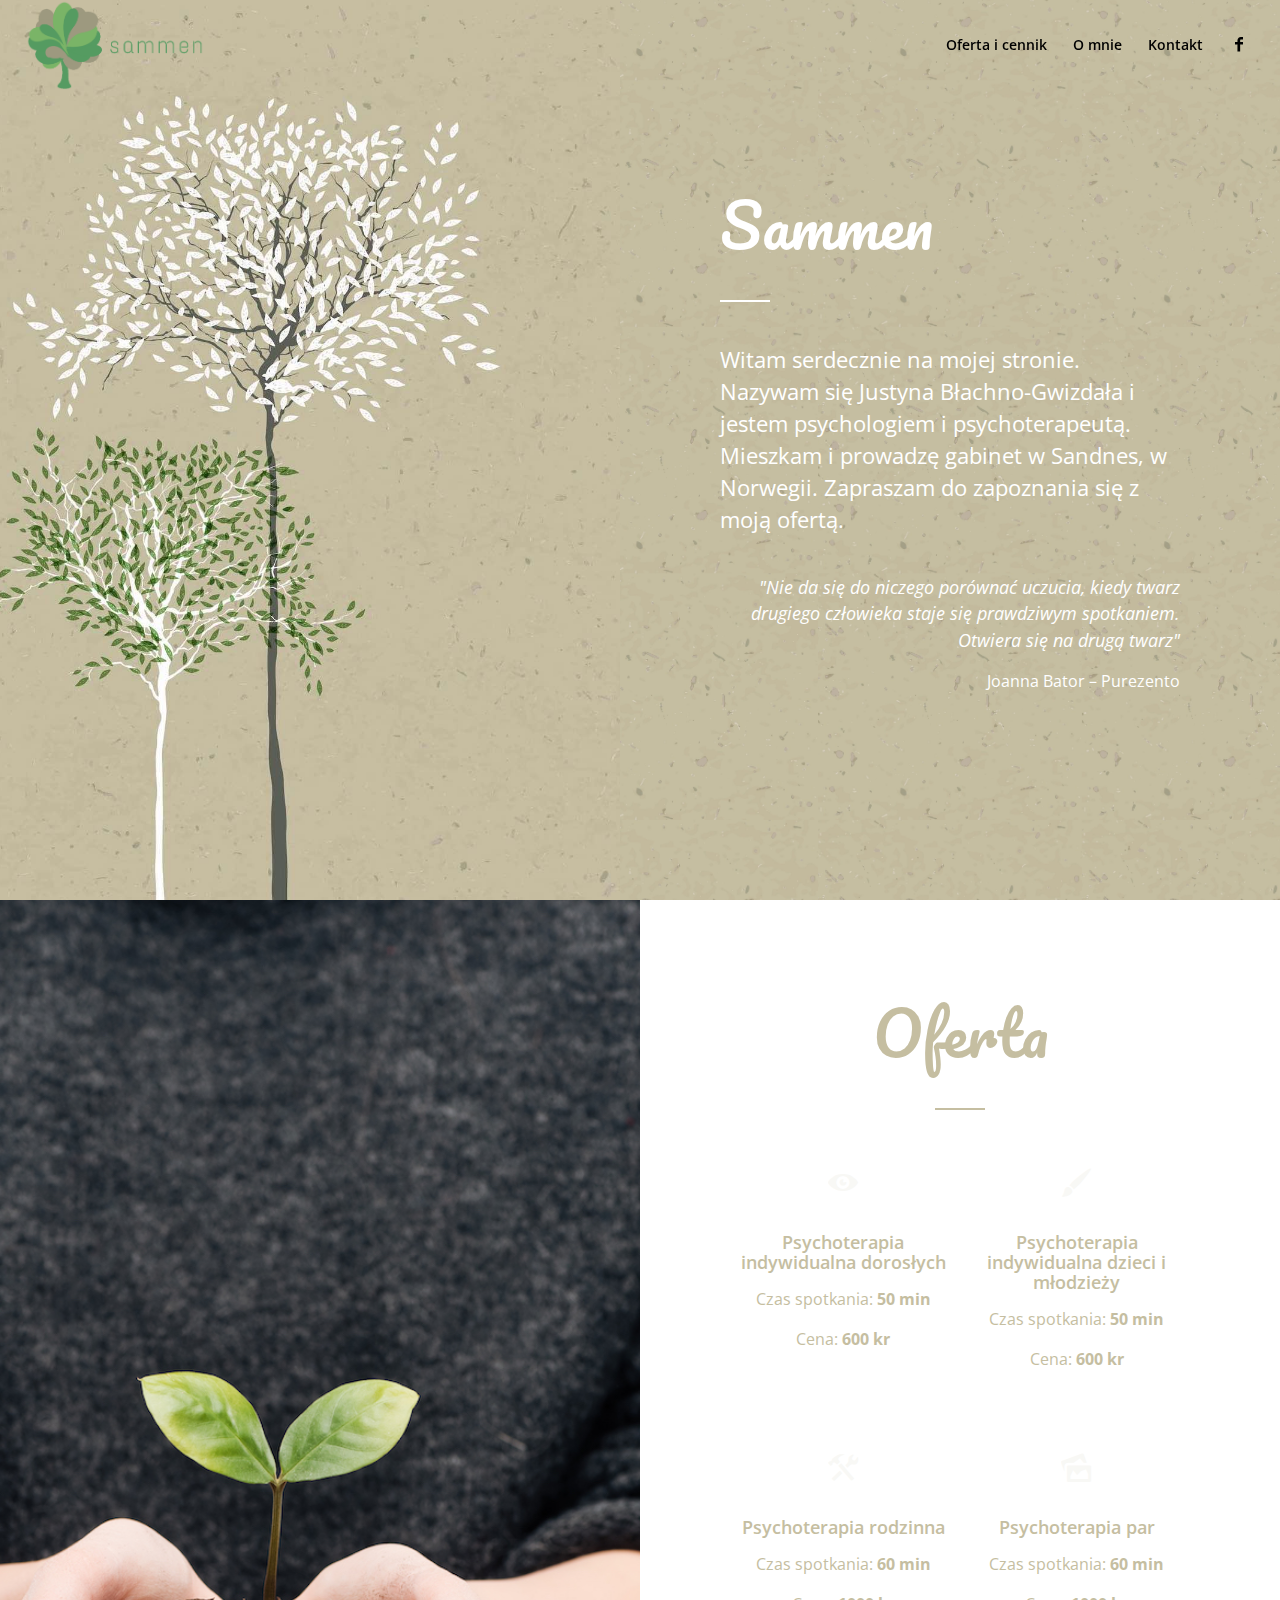
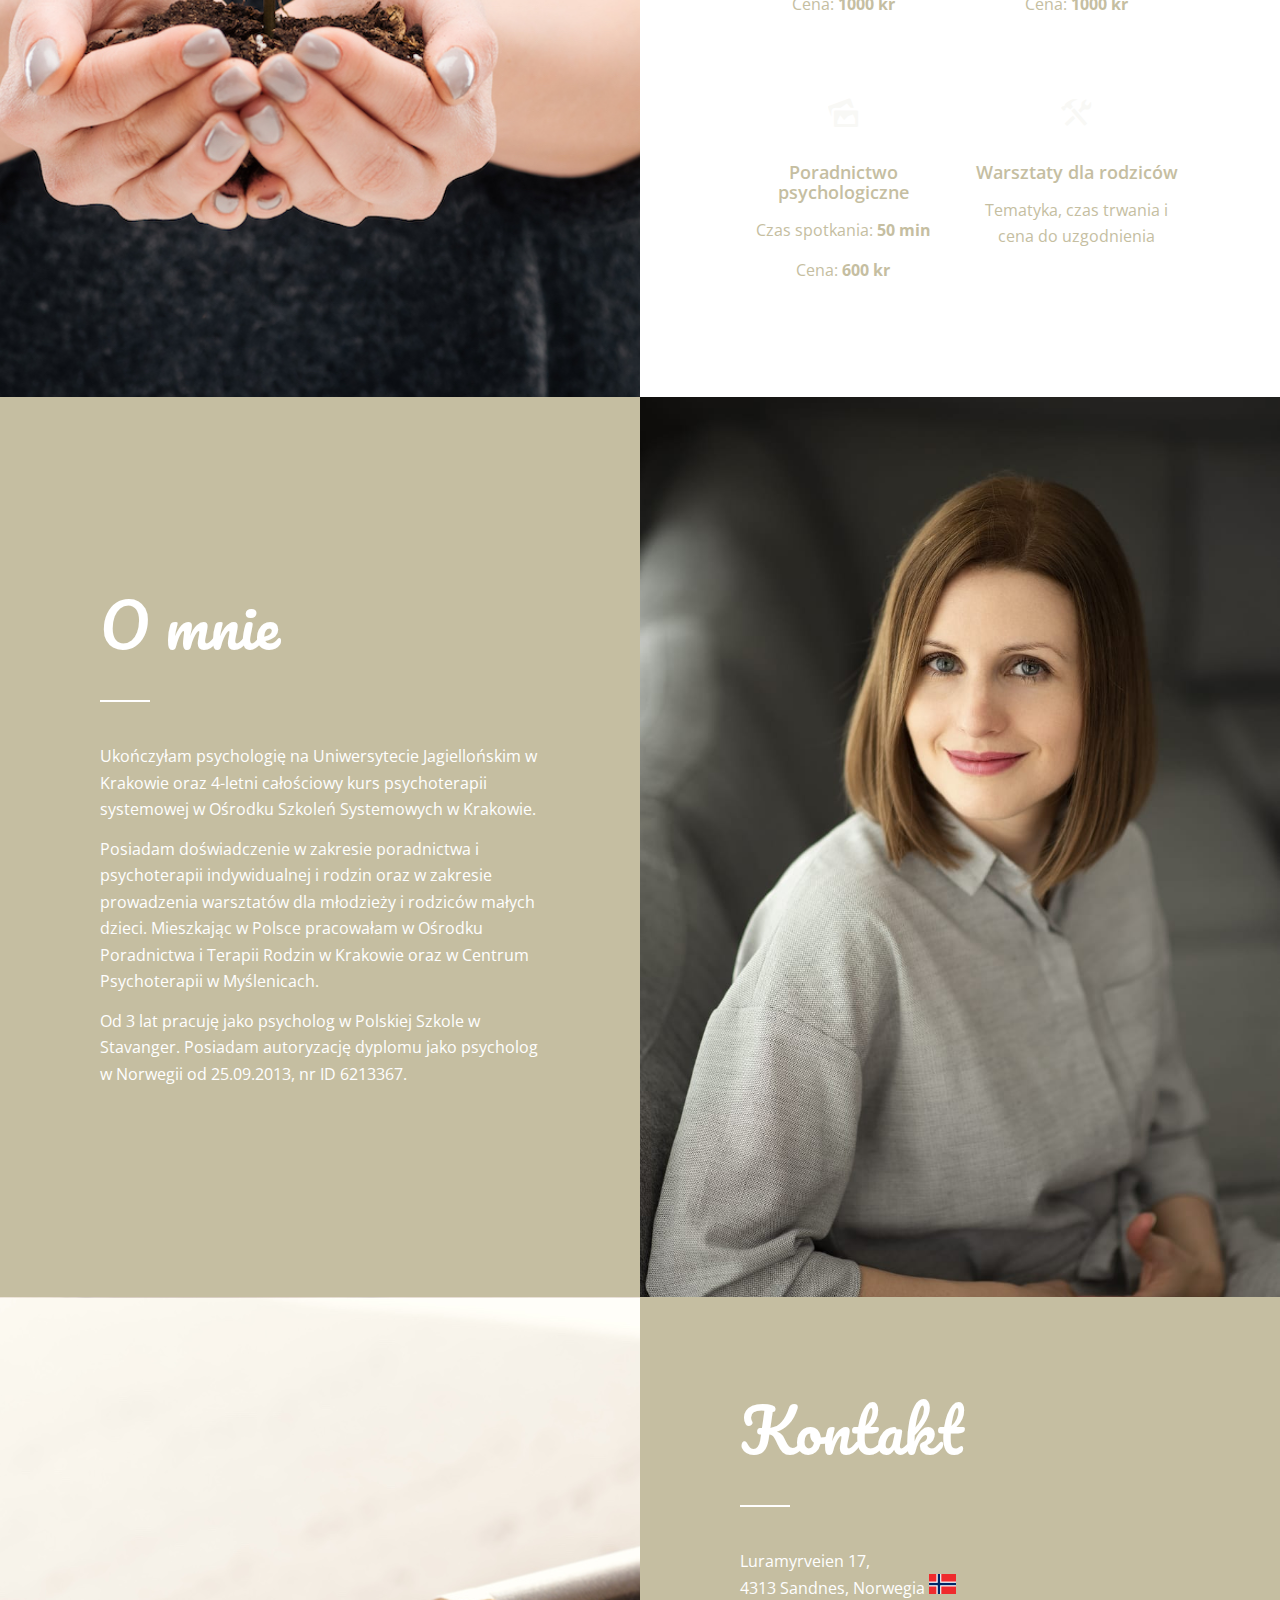
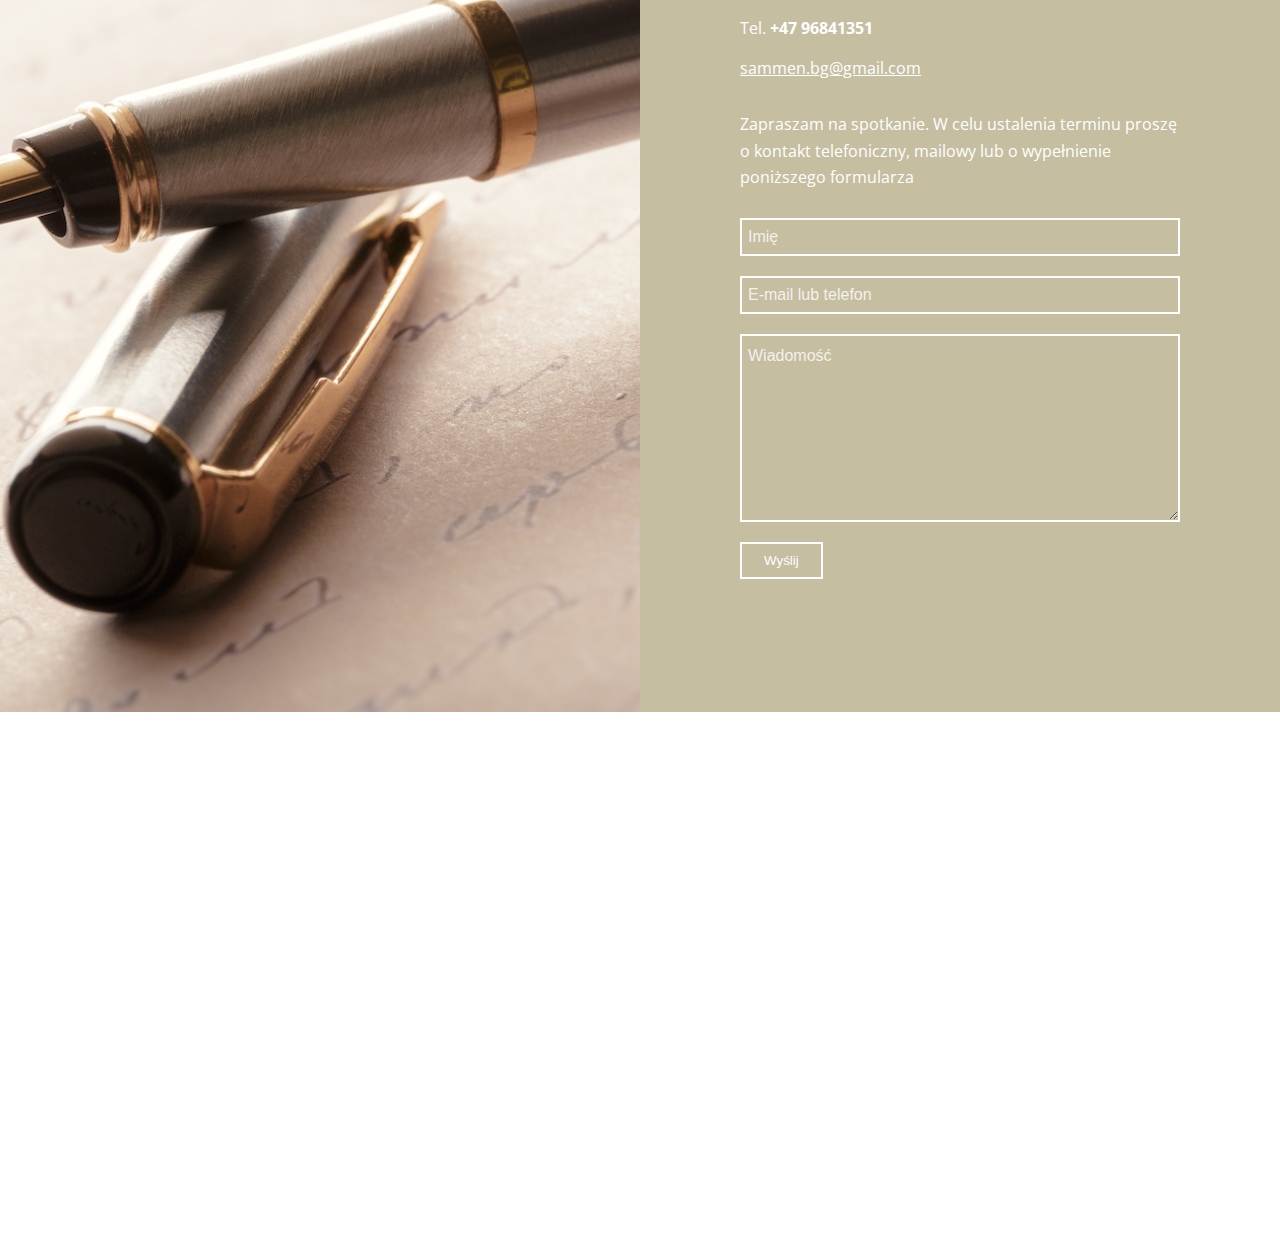
==== index.html @ 7b132070 "drzewa przerobki" ====
<!DOCTYPE html>
<html lang="en-US" class="html_stretched responsive av-preloader-active av-preloader-enabled av-default-lightbox  html_header_top html_logo_left html_main_nav_header html_menu_right html_slim html_header_sticky html_header_shrinking_disabled html_header_transparency html_mobile_menu_tablet html_header_searchicon_disabled html_content_align_center html_header_unstick_top html_header_stretch html_minimal_header html_minimal_header_shadow html_elegant-blog html_burger_menu html_av-submenu-hidden html_av-submenu-display-hover html_av-overlay-full html_av-submenu-noclone html_entry_id_212 av-no-preview html_burger_menu_active ">
  <head>
    <meta http-equiv="Content-Type" content="text/html; charset=UTF-8">
    <meta charset="UTF-8">
    <meta name="robots" content="index, follow">
    <!-- mobile setting -->
    <meta name="viewport" content="width=device-width, initial-scale=1, maximum-scale=1">
    <!-- Scripts/CSS and wp_head hook -->
    <title>Gabinet psychoterapii Sammen, polski psycholog Sandnes, Stavanger</title>
    <meta content="Psychoterapia indywidualna i rodzinna, poradnictwo psychologiczne, warsztaty psychologiczne dla rodziców. Sandnes, Luramyrveien 17, Norwegia" property="og:description">
    <meta name="description" content="Psychoterapia indywidualna i rodzinna, poradnictwo psychologiczne, warsztaty psychologiczne dla rodziców. Sandnes, Luramyrveien 17, Norwegia">
    <link rel='dns-prefetch' href='//s.w.org'>
    <script type="text/javascript">
      window._wpemojiSettings = {
          "baseUrl": "https:\/\/s.w.org\/images\/core\/emoji\/11\/72x72\/",
          "ext": ".png",
          "svgUrl": "https:\/\/s.w.org\/images\/core\/emoji\/11\/svg\/",
          "svgExt": ".svg",
          "source": {
              "concatemoji": "themes/enfold-freelancer/wp-includes/js/wp-emoji-release.min.js"
          }
      };
      ! function(a, b, c) {
          function d(a, b) {
              var c = String.fromCharCode;
              l.clearRect(0, 0, k.width, k.height), l.fillText(c.apply(this, a), 0, 0);
              var d = k.toDataURL();
              l.clearRect(0, 0, k.width, k.height), l.fillText(c.apply(this, b), 0, 0);
              var e = k.toDataURL();
              return d === e
          }

          function e(a) {
              var b;
              if (!l || !l.fillText) return !1;
              switch (l.textBaseline = "top", l.font = "600 32px Arial", a) {
                  case "flag":
                      return !(b = d([55356, 56826, 55356, 56819], [55356, 56826, 8203, 55356, 56819])) && (b = d([55356, 57332, 56128, 56423, 56128, 56418, 56128, 56421, 56128, 56430, 56128, 56423, 56128, 56447], [55356, 57332, 8203, 56128, 56423, 8203, 56128, 56418, 8203, 56128, 56421, 8203, 56128, 56430, 8203, 56128, 56423, 8203, 56128, 56447]), !b);
                  case "emoji":
                      return b = d([55358, 56760, 9792, 65039], [55358, 56760, 8203, 9792, 65039]), !b
              }
              return !1
          }

          function f(a) {
              var c = b.createElement("script");
              c.src = a, c.defer = c.type = "text/javascript", b.getElementsByTagName("head")[0].appendChild(c)
          }
          var g, h, i, j, k = b.createElement("canvas"),
              l = k.getContext && k.getContext("2d");
          for (j = Array("flag", "emoji"), c.supports = {
                  everything: !0,
                  everythingExceptFlag: !0
              }, i = 0; i < j.length; i++) c.supports[j[i]] = e(j[i]), c.supports.everything = c.supports.everything && c.supports[j[i]], "flag" !== j[i] && (c.supports.everythingExceptFlag = c.supports.everythingExceptFlag && c.supports[j[i]]);
          c.supports.everythingExceptFlag = c.supports.everythingExceptFlag && !c.supports.flag, c.DOMReady = !1, c.readyCallback = function() {
              c.DOMReady = !0
          }, c.supports.everything || (h = function() {
              c.readyCallback()
          }, b.addEventListener ? (b.addEventListener("DOMContentLoaded", h, !1), a.addEventListener("load", h, !1)) : (a.attachEvent("onload", h), b.attachEvent("onreadystatechange", function() {
              "complete" === b.readyState && c.readyCallback()
          })), g = c.source || {}, g.concatemoji ? f(g.concatemoji) : g.wpemoji && g.twemoji && (f(g.twemoji), f(g.wpemoji)))
      }(window, document, window._wpemojiSettings);
    </script>
    <style type="text/css">
      img.wp-smiley,
      img.emoji {
      display: inline !important;
      border: none !important;
      box-shadow: none !important;
      height: 1em !important;
      width: 1em !important;
      margin: 0 .07em !important;
      vertical-align: -0.1em !important;
      background: none !important;
      padding: 0 !important;
      }
    </style>
    <link rel='stylesheet' id='avia-grid-css' href='themes/enfold-freelancer/wp-content/themes/enfold/css/grid.css' type='text/css' media='all'>
    <link rel='stylesheet' id='avia-base-css' href='themes/enfold-freelancer/wp-content/themes/enfold/css/base.css' type='text/css' media='all'>
    <link rel='stylesheet' id='avia-layout-css' href='themes/enfold-freelancer/wp-content/themes/enfold/css/layout.css' type='text/css' media='all'>
    <link rel='stylesheet' id='avia-module-audioplayer-css' href='themes/enfold-freelancer/wp-content/themes/enfold/config-templatebuilder/avia-shortcodes/audio-player/audio-player.css' type='text/css' media='all'>
    <link rel='stylesheet' id='avia-module-blog-css' href='themes/enfold-freelancer/wp-content/themes/enfold/config-templatebuilder/avia-shortcodes/blog/blog.css' type='text/css' media='all'>
    <link rel='stylesheet' id='avia-module-postslider-css' href='themes/enfold-freelancer/wp-content/themes/enfold/config-templatebuilder/avia-shortcodes/postslider/postslider.css' type='text/css' media='all'>
    <link rel='stylesheet' id='avia-module-button-css' href='themes/enfold-freelancer/wp-content/themes/enfold/config-templatebuilder/avia-shortcodes/buttons/buttons.css' type='text/css' media='all'>
    <link rel='stylesheet' id='avia-module-buttonrow-css' href='themes/enfold-freelancer/wp-content/themes/enfold/config-templatebuilder/avia-shortcodes/buttonrow/buttonrow.css' type='text/css' media='all'>
    <link rel='stylesheet' id='avia-module-button-fullwidth-css' href='themes/enfold-freelancer/wp-content/themes/enfold/config-templatebuilder/avia-shortcodes/buttons_fullwidth/buttons_fullwidth.css' type='text/css' media='all'>
    <link rel='stylesheet' id='avia-module-catalogue-css' href='themes/enfold-freelancer/wp-content/themes/enfold/config-templatebuilder/avia-shortcodes/catalogue/catalogue.css' type='text/css' media='all'>
    <link rel='stylesheet' id='avia-module-comments-css' href='themes/enfold-freelancer/wp-content/themes/enfold/config-templatebuilder/avia-shortcodes/comments/comments.css' type='text/css' media='all'>
    <link rel='stylesheet' id='avia-module-contact-css' href='themes/enfold-freelancer/wp-content/themes/enfold/config-templatebuilder/avia-shortcodes/contact/contact.css' type='text/css' media='all'>
    <link rel='stylesheet' id='avia-module-slideshow-css' href='themes/enfold-freelancer/wp-content/themes/enfold/config-templatebuilder/avia-shortcodes/slideshow/slideshow.css' type='text/css' media='all'>
    <link rel='stylesheet' id='avia-module-slideshow-contentpartner-css' href='themes/enfold-freelancer/wp-content/themes/enfold/config-templatebuilder/avia-shortcodes/contentslider/contentslider.css' type='text/css' media='all'>
    <link rel='stylesheet' id='avia-module-countdown-css' href='themes/enfold-freelancer/wp-content/themes/enfold/config-templatebuilder/avia-shortcodes/countdown/countdown.css' type='text/css' media='all'>
    <link rel='stylesheet' id='avia-module-gallery-css' href='themes/enfold-freelancer/wp-content/themes/enfold/config-templatebuilder/avia-shortcodes/gallery/gallery.css' type='text/css' media='all'>
    <link rel='stylesheet' id='avia-module-gallery-hor-css' href='themes/enfold-freelancer/wp-content/themes/enfold/config-templatebuilder/avia-shortcodes/gallery_horizontal/gallery_horizontal.css' type='text/css' media='all'>
    <link rel='stylesheet' id='avia-module-maps-css' href='themes/enfold-freelancer/wp-content/themes/enfold/config-templatebuilder/avia-shortcodes/google_maps/google_maps.css' type='text/css' media='all'>
    <link rel='stylesheet' id='avia-module-gridrow-css' href='themes/enfold-freelancer/wp-content/themes/enfold/config-templatebuilder/avia-shortcodes/grid_row/grid_row.css' type='text/css' media='all'>
    <link rel='stylesheet' id='avia-module-heading-css' href='themes/enfold-freelancer/wp-content/themes/enfold/config-templatebuilder/avia-shortcodes/heading/heading.css' type='text/css' media='all'>
    <link rel='stylesheet' id='avia-module-rotator-css' href='themes/enfold-freelancer/wp-content/themes/enfold/config-templatebuilder/avia-shortcodes/headline_rotator/headline_rotator.css' type='text/css' media='all'>
    <link rel='stylesheet' id='avia-module-hr-css' href='themes/enfold-freelancer/wp-content/themes/enfold/config-templatebuilder/avia-shortcodes/hr/hr.css' type='text/css' media='all'>
    <link rel='stylesheet' id='avia-module-icon-css' href='themes/enfold-freelancer/wp-content/themes/enfold/config-templatebuilder/avia-shortcodes/icon/icon.css' type='text/css' media='all'>
    <link rel='stylesheet' id='avia-module-iconbox-css' href='themes/enfold-freelancer/wp-content/themes/enfold/config-templatebuilder/avia-shortcodes/iconbox/iconbox.css' type='text/css' media='all'>
    <link rel='stylesheet' id='avia-module-iconlist-css' href='themes/enfold-freelancer/wp-content/themes/enfold/config-templatebuilder/avia-shortcodes/iconlist/iconlist.css' type='text/css' media='all'>
    <link rel='stylesheet' id='avia-module-image-css' href='themes/enfold-freelancer/wp-content/themes/enfold/config-templatebuilder/avia-shortcodes/image/image.css' type='text/css' media='all'>
    <link rel='stylesheet' id='avia-module-hotspot-css' href='themes/enfold-freelancer/wp-content/themes/enfold/config-templatebuilder/avia-shortcodes/image_hotspots/image_hotspots.css' type='text/css' media='all'>
    <link rel='stylesheet' id='avia-module-magazine-css' href='themes/enfold-freelancer/wp-content/themes/enfold/config-templatebuilder/avia-shortcodes/magazine/magazine.css' type='text/css' media='all'>
    <link rel='stylesheet' id='avia-module-masonry-css' href='themes/enfold-freelancer/wp-content/themes/enfold/config-templatebuilder/avia-shortcodes/masonry_entries/masonry_entries.css' type='text/css' media='all'>
    <link rel='stylesheet' id='avia-siteloader-css' href='themes/enfold-freelancer/wp-content/themes/enfold/css/avia-snippet-site-preloader.css' type='text/css' media='all'>
    <link rel='stylesheet' id='avia-module-menu-css' href='themes/enfold-freelancer/wp-content/themes/enfold/config-templatebuilder/avia-shortcodes/menu/menu.css' type='text/css' media='all'>
    <link rel='stylesheet' id='avia-modfule-notification-css' href='themes/enfold-freelancer/wp-content/themes/enfold/config-templatebuilder/avia-shortcodes/notification/notification.css' type='text/css' media='all'>
    <link rel='stylesheet' id='avia-module-numbers-css' href='themes/enfold-freelancer/wp-content/themes/enfold/config-templatebuilder/avia-shortcodes/numbers/numbers.css' type='text/css' media='all'>
    <link rel='stylesheet' id='avia-module-portfolio-css' href='themes/enfold-freelancer/wp-content/themes/enfold/config-templatebuilder/avia-shortcodes/portfolio/portfolio.css' type='text/css' media='all'>
    <link rel='stylesheet' id='avia-module-progress-bar-css' href='themes/enfold-freelancer/wp-content/themes/enfold/config-templatebuilder/avia-shortcodes/progressbar/progressbar.css' type='text/css' media='all'>
    <link rel='stylesheet' id='avia-module-promobox-css' href='themes/enfold-freelancer/wp-content/themes/enfold/config-templatebuilder/avia-shortcodes/promobox/promobox.css' type='text/css' media='all'>
    <link rel='stylesheet' id='avia-module-slideshow-accordion-css' href='themes/enfold-freelancer/wp-content/themes/enfold/config-templatebuilder/avia-shortcodes/slideshow_accordion/slideshow_accordion.css' type='text/css' media='all'>
    <link rel='stylesheet' id='avia-module-slideshow-feature-image-css' href='themes/enfold-freelancer/wp-content/themes/enfold/config-templatebuilder/avia-shortcodes/slideshow_feature_image/slideshow_feature_image.css' type='text/css' media='all'>
    <link rel='stylesheet' id='avia-module-slideshow-fullsize-css' href='themes/enfold-freelancer/wp-content/themes/enfold/config-templatebuilder/avia-shortcodes/slideshow_fullsize/slideshow_fullsize.css' type='text/css' media='all'>
    <link rel='stylesheet' id='avia-module-slideshow-fullscreen-css' href='themes/enfold-freelancer/wp-content/themes/enfold/config-templatebuilder/avia-shortcodes/slideshow_fullscreen/slideshow_fullscreen.css' type='text/css' media='all'>
    <link rel='stylesheet' id='avia-module-slideshow-ls-css' href='themes/enfold-freelancer/wp-content/themes/enfold/config-templatebuilder/avia-shortcodes/slideshow_layerslider/slideshow_layerslider.css' type='text/css' media='all'>
    <link rel='stylesheet' id='avia-module-social-css' href='themes/enfold-freelancer/wp-content/themes/enfold/config-templatebuilder/avia-shortcodes/social_share/social_share.css' type='text/css' media='all'>
    <link rel='stylesheet' id='avia-module-tabsection-css' href='themes/enfold-freelancer/wp-content/themes/enfold/config-templatebuilder/avia-shortcodes/tab_section/tab_section.css' type='text/css' media='all'>
    <link rel='stylesheet' id='avia-module-table-css' href='themes/enfold-freelancer/wp-content/themes/enfold/config-templatebuilder/avia-shortcodes/table/table.css' type='text/css' media='all'>
    <link rel='stylesheet' id='avia-module-tabs-css' href='themes/enfold-freelancer/wp-content/themes/enfold/config-templatebuilder/avia-shortcodes/tabs/tabs.css' type='text/css' media='all'>
    <link rel='stylesheet' id='avia-module-team-css' href='themes/enfold-freelancer/wp-content/themes/enfold/config-templatebuilder/avia-shortcodes/team/team.css' type='text/css' media='all'>
    <link rel='stylesheet' id='avia-module-testimonials-css' href='themes/enfold-freelancer/wp-content/themes/enfold/config-templatebuilder/avia-shortcodes/testimonials/testimonials.css' type='text/css' media='all'>
    <link rel='stylesheet' id='avia-module-timeline-css' href='themes/enfold-freelancer/wp-content/themes/enfold/config-templatebuilder/avia-shortcodes/timeline/timeline.css' type='text/css' media='all'>
    <link rel='stylesheet' id='avia-module-toggles-css' href='themes/enfold-freelancer/wp-content/themes/enfold/config-templatebuilder/avia-shortcodes/toggles/toggles.css' type='text/css' media='all'>
    <link rel='stylesheet' id='avia-module-video-css' href='themes/enfold-freelancer/wp-content/themes/enfold/config-templatebuilder/avia-shortcodes/video/video.css' type='text/css' media='all'>
    <link rel='stylesheet' id='avia-scs-css' href='themes/enfold-freelancer/wp-content/themes/enfold/css/shortcodes.css' type='text/css' media='all'>
    <link rel='stylesheet' id='avia-popup-css-css' href='themes/enfold-freelancer/wp-content/themes/enfold/js/aviapopup/magnific-popup.css' type='text/css' media='screen'>
    <link rel='stylesheet' id='avia-lightbox-css' href='themes/enfold-freelancer/wp-content/themes/enfold/css/avia-snippet-lightbox.css' type='text/css' media='screen'>
    <link rel='stylesheet' id='avia-widget-css-css' href='themes/enfold-freelancer/wp-content/themes/enfold/css/avia-snippet-widget.css' type='text/css' media='screen'>
    <link rel='stylesheet' id='avia-dynamic-css' href='themes/enfold-freelancer/wp-content/uploads/sites/73/dynamic_avia/enfold.css' type='text/css' media='all'>
    <link rel='stylesheet' id='avia-custom-css' href='themes/enfold-freelancer/wp-content/themes/enfold/css/custom.css' type='text/css' media='all'>
    <script type='text/javascript' src='themes/enfold-freelancer/wp-content/themes/enfold/js/avia-compat.js'></script>
    <link rel="canonical" href="index.html">
    <link rel='shortlink' href='index.html'>
    <!--[if lt IE 9]><script src="https://kriesi.at/themes/enfold-freelancer/wp-content/themes/enfold/js/html5shiv.js"></script><![endif]-->
    <link rel="icon" href="files/favicon.png" type="image/png">
    <link rel="stylesheet" href="https://fonts.googleapis.com/css?family=Open+Sans:400,600%7CPacifico" type="text/css">
    <style type='text/css'>
      @font-face {
      font-family: 'entypo-fontello';
      font-weight: normal;
      font-style: normal;
      src: url('themes/enfold-freelancer/wp-content/themes/enfold/config-templatebuilder/avia-template-builder/assets/fonts/entypo-fontello.eot');
      src: url('themes/enfold-freelancer/wp-content/themes/enfold/config-templatebuilder/avia-template-builder/assets/fonts/entypo-fontello.eot?#iefix') format('embedded-opentype'), url('themes/enfold-freelancer/wp-content/themes/enfold/config-templatebuilder/avia-template-builder/assets/fonts/entypo-fontello.woff') format('woff'), url('themes/enfold-freelancer/wp-content/themes/enfold/config-templatebuilder/avia-template-builder/assets/fonts/entypo-fontello.ttf') format('truetype'), url('themes/enfold-freelancer/wp-content/themes/enfold/config-templatebuilder/avia-template-builder/assets/fonts/entypo-fontello.svg') format('svg');
      }
      #top .avia-font-entypo-fontello,
      body .avia-font-entypo-fontello,
      html body [data-av_iconfont='entypo-fontello']:before {
      font-family: 'entypo-fontello';
      }
    </style>
  </head>
  <body data-rsssl=1 id="top" class="home page-template-default page page-id-212  rtl_columns stretched open_sans no_sidebar_border" itemscope="itemscope" itemtype="https://schema.org/WebPage">
    <div class='av-siteloader-wrap av-transition-enabled'>
      <div class='av-siteloader-inner'>
        <div class='av-siteloader-cell'>
          <div class='av-siteloader'>
            <div class='av-siteloader-extra'></div>
          </div>
        </div>
      </div>
    </div>
    <div id='wrap_all'>
      <header id='header' class='all_colors header_color light_bg_color  av_header_top av_logo_left av_main_nav_header av_menu_right av_slim av_header_sticky av_header_shrinking_disabled av_header_stretch av_mobile_menu_tablet av_header_transparency av_header_searchicon_disabled av_header_unstick_top av_minimal_header av_minimal_header_shadow av_bottom_nav_disabled  av_alternate_logo_active av_header_border_disabled' role="banner" itemscope="itemscope" itemtype="https://schema.org/WPHeader">
        <div id='header_main' class='container_wrap container_wrap_logo'>
          <div class='container av-logo-container'>
            <div class='inner-container'>
              <span class='logo'>
              <a href='index.html'>
              <img height='200' width='400' src='files/logo.png'/>
              <span class='subtext'>
              <img src='files/logo.png' class='alternate' alt='' title=''>
              </span>
              </a>
              </span>
              <nav class='main_menu' data-selectname='Select a page' role="navigation" itemscope="itemscope" itemtype="https://schema.org/SiteNavigationElement">
                <div class="custom-menu-desktop">
                  <ul class="menu av-main-nav">
                    <li class="menu-item">
                      <a href="#oferta" itemprop="url">
                      <span class="avia-bullet"></span>
                      <span class="avia-menu-text">Oferta i cennik</span>
                      </a>
                    </li>
                    <li class="menu-item">
                      <a href="#o-mnie" itemprop="url">
                      <span class="avia-bullet"></span>
                      <span class="avia-menu-text">O mnie</span>
                      </a>
                    </li>
                    <li class="menu-item">
                      <a href="#kontakt" itemprop="url">
                      <span class="avia-bullet"></span>
                      <span class="avia-menu-text">Kontakt</span>
                      </a>
                    </li>
                  </ul>
                </div>
                <div class="avia-menu av-main-nav-wrap av_menu_icon_beside custom-menu-mobile">
                  <ulmenu" class="menu av-main-nav">
                    <li id="menu-item-235" class="menu-item menu-item-type-post_type menu-item-object-page menu-item-home current-menu-item page_item page-item-212 current_page_item menu-item-top-level menu-item-top-level-1">
                      <a href="#main" itemprop="url">
                      <span class="avia-bullet"></span>
                      <span class="avia-menu-text">Strona Główna</span>
                      <span class="avia-menu-fx"><span class="avia-arrow-wrap"><span class="avia-arrow"></span></span></span>
                      </a>
                    </li>
                    <li id="menu-item-237" class="menu-item menu-item-type-custom menu-item-object-custom menu-item-top-level menu-item-top-level-3">
                      <a href="#oferta" itemprop="url">
                      <span class="avia-bullet"></span>
                      <span class="avia-menu-text">Oferta i cennik</span>
                      <span class="avia-menu-fx"><span class="avia-arrow-wrap"><span class="avia-arrow"></span></span></span>
                      </a>
                    </li>
                    <li id="menu-item-236" class="menu-item menu-item-type-custom menu-item-object-custom menu-item-top-level menu-item-top-level-2">
                      <a href="#o-mnie" itemprop="url">
                      <span class="avia-bullet"></span>
                      <span class="avia-menu-text">O mnie</span>
                      <span class="avia-menu-fx"><span class="avia-arrow-wrap"><span class="avia-arrow"></span></span></span>
                      </a>
                    </li>
                    <li id="menu-item-239" class="menu-item menu-item-type-custom menu-item-object-custom menu-item-top-level menu-item-top-level-5">
                      <a href="#kontakt" itemprop="url">
                      <span class="avia-bullet"></span>
                      <span class="avia-menu-text">Kontakt</span>
                      <span class="avia-menu-fx"><span class="avia-arrow-wrap"><span class="avia-arrow"></span></span></span>
                      </a>
                    </li>
                    <li class="av-burger-menu-main menu-item-avia-special av-small-burger-icon">
                      <a href="#">
                      <span class="av-hamburger av-hamburger--spin av-js-hamburger">
                      <span class="av-hamburger-box">
                      <span class="av-hamburger-inner"></span>
                      <strong>Menu</strong>
                      </span>
                      </span>
                      </a>
                    </li>
                  </ul>
                </div>
                <ul class='noLightbox social_bookmarks icon_count_3'>
                  <li class='social_bookmarks_facebook av-social-link-facebook social_icon_3'><a href='#' aria-hidden='true' data-av_icon='' data-av_iconfont='entypo-fontello' title='Facebook'><span class='avia_hidden_link_text'>Facebook</span></a></li>
                </ul>
              </nav>
            </div>
          </div>
          <!-- end container_wrap-->
        </div>
        <div class='header_bg'></div>
        <!-- end header -->
      </header>
      <div id='main' class='all_colors' data-scroll-offset='88'>
        <div id='welcome' class='av-layout-grid-container entry-content-wrapper main_color av-flex-cells    avia-builder-el-0  el_before_av_layout_row  avia-builder-el-first  av-cell-min-height av-cell-min-height-100 container_wrap fullsize'>
          <div class="flex_cell av_one_half avia-builder-el-1 el_before_av_cell_one_half avia-builder-el-first trees-background">
            <div class='flex_cell_inner'></div>
          </div>
          <div class="flex_cell no_margin av_one_half  avia-builder-el-2  el_after_av_cell_one_half avia-builder-el-last" style='background:url(files/background.jpg) center center repeat scroll; vertical-align:middle; padding: 100px; background-size: 40%; min-height: 800px;'>
            <div class='flex_cell_inner'>
              <div style='padding-bottom:0px; font-size:60px;' class='av-special-heading av-special-heading-h1  blockquote modern-quote  avia-builder-el-3  el_before_av_hr  avia-builder-el-first   av-inherit-size '>
                <h1 class='av-special-heading-tag text-white' itemprop="headline">Sammen</h1>
                <div class='special-heading-border'>
                  <div class='special-heading-inner-border'></div>
                </div>
              </div>
              <div style=' margin-top:30px; margin-bottom: 30px;' class='hr hr-custom hr-left hr-icon-no   avia-builder-el-4  el_after_av_heading  el_before_av_textblock '><span class='hr-inner   inner-border-av-border-fat' style=' width:50px; border-color: #fff;'><span class='hr-inner-style text-white'></span></span>
              </div>
              <section class="av_textblock_section " itemscope="itemscope" itemtype="https://schema.org/CreativeWork">
                <div class='avia_textblock  av_inherit_color'>
                  <h1 class="text-white" style="font-family: 'Open Sans'; font-size: 22px; font-weight: normal; line-height: 32px;">Witam serdecznie na mojej stronie. Nazywam się Justyna Błachno-Gwizdała i jestem psychologiem i psychoterapeutą. Mieszkam i prowadzę gabinet w Sandnes, w Norwegii. Zapraszam do zapoznania się z moją ofertą. </h1>
                </div>
              </section>
              <div style='height:10px' class='hr hr-invisible   avia-builder-el-6  el_after_av_textblock  el_before_av_button '><span class='hr-inner '><span class='hr-inner-style'></span></span>
              </div>
              <p class="quote text-right text-white" style="font-size: 18px;">
                "Nie da się do niczego porównać uczucia, kiedy twarz drugiego człowieka staje się prawdziwym spotkaniem. Otwiera się na drugą twarz"
              </p>
              <p class="text-right text-white">
                Joanna Bator – Purezento
              </p>
            </div>
          </div>
        </div>
        <div id='oferta' class='av-layout-grid-container entry-content-wrapper main_color av-flex-cells    avia-builder-el-17  el_after_av_layout_row  el_before_av_layout_row  av-cell-min-height av-cell-min-height-100 submenu-not-first container_wrap fullsize'>
          <div class="flex_cell no_margin av_one_half  avia-builder-el-18  el_before_av_cell_one_half  avia-builder-el-first   avia-full-stretch" style='background:url(files/offer.jpg) center center no-repeat; vertical-align:middle; padding:100px; min-height: 400px;'>
            <div class='flex_cell_inner'></div>
          </div>
          <div class="flex_cell no_margin av_one_half  avia-builder-el-19  el_after_av_cell_one_half  avia-builder-el-last   avia-full-contain " style='vertical-align:middle; padding:100px; '>
            <div class='flex_cell_inner'>
              <div style='padding-bottom:0px; color:#c5bea1;font-size:60px;' class='av-special-heading av-special-heading-h1 custom-color-heading blockquote modern-quote modern-centered  avia-builder-el-20  el_before_av_hr  avia-builder-el-first   av-inherit-size '>
                <h1 class='av-special-heading-tag ' itemprop="headline">Oferta</h1>
                <div class='special-heading-border'>
                  <div class='special-heading-inner-border' style='border-color:#c5bea1'></div>
                </div>
              </div>
              <div style=' margin-top:30px; margin-bottom:30px;' class='hr hr-custom hr-center hr-icon-no   avia-builder-el-21  el_after_av_heading  el_before_av_textblock '><span class='hr-inner   inner-border-av-border-fat' style=' width:50px; border-color:#c5bea1;'><span class='hr-inner-style'></span></span>
              </div>
              <div class="flex_column av_one_half  flex_column_div av-zero-column-padding first  avia-builder-el-24  el_after_av_hr  el_before_av_one_half  " style='border-radius:0px; '>
                <span class="av_font_icon avia_animate_when_visible  av-icon-style-  avia-icon-pos-center " style="color:#c5bea1; border-color:#c5bea1;"><span class='av-icon-char' style='font-size:60px;line-height:60px;' aria-hidden='true' data-av_icon='' data-av_iconfont='entypo-fontello' ></span></span>
                <div style='height:20px' class='hr hr-invisible   avia-builder-el-26  el_after_av_font_icon  el_before_av_textblock '><span class='hr-inner '><span class='hr-inner-style'></span></span>
                </div>
                <section class="av_textblock_section " itemscope="itemscope" itemtype="https://schema.org/CreativeWork">
                  <div class='avia_textblock  av_inherit_color text-center' style='color:#c5bea1; ' itemprop="text">
                    <h4>Psychoterapia indywidualna dorosłych</h4>
                    <p>Czas spotkania: <b>50 min</b></p>
                    <p>Cena: <b>600 kr</b></p>
                  </div>
                </section>
              </div>
              <div class="flex_column av_one_half  flex_column_div av-zero-column-padding   avia-builder-el-29  el_after_av_one_half  el_before_av_one_half  " style='border-radius:0px; '>
                <span class="av_font_icon avia_animate_when_visible  av-icon-style-  avia-icon-pos-center " style="color:#c5bea1; border-color:#c5bea1;"><span class='av-icon-char' style='font-size:60px;line-height:60px;' aria-hidden='true' data-av_icon='' data-av_iconfont='entypo-fontello' ></span></span>
                <div style='height:20px' class='hr hr-invisible   avia-builder-el-31  el_after_av_font_icon  el_before_av_textblock '><span class='hr-inner '><span class='hr-inner-style'></span></span>
                </div>
                <section class="av_textblock_section " itemscope="itemscope" itemtype="https://schema.org/CreativeWork">
                  <div class='avia_textblock  av_inherit_color text-center' style='color:#c5bea1; ' itemprop="text">
                    <h4>Psychoterapia indywidualna dzieci i młodzieży</h4>
                    <p>Czas spotkania: <b>50 min</b></p>
                    <p>Cena: <b>600 kr</b></p>
                  </div>
                </section>
              </div>
              <div class="flex_column av_one_half  flex_column_div av-zero-column-padding first  avia-builder-el-34  el_after_av_one_half  el_before_av_one_half  column-top-margin" style='border-radius:0px; '>
                <span class="av_font_icon avia_animate_when_visible  av-icon-style-  avia-icon-pos-center " style="color:#c5bea1; border-color:#c5bea1;"><span class='av-icon-char' style='font-size:60px;line-height:60px;' aria-hidden='true' data-av_icon='' data-av_iconfont='entypo-fontello' ></span></span>
                <div style='height:20px' class='hr hr-invisible   avia-builder-el-36  el_after_av_font_icon  el_before_av_textblock '><span class='hr-inner '><span class='hr-inner-style'></span></span>
                </div>
                <section class="av_textblock_section " itemscope="itemscope" itemtype="https://schema.org/CreativeWork">
                  <div class='avia_textblock  av_inherit_color text-center' style='color:#c5bea1; ' itemprop="text">
                    <h4 style="text-align: center;">Psychoterapia rodzinna</h4>
                    <p>Czas spotkania: <b>60 min</b></p>
                    <p>Cena: <b>1000 kr</b></p>
                  </div>
                </section>
              </div>
              <div class="flex_column av_one_half  flex_column_div av-zero-column-padding   avia-builder-el-38  el_after_av_one_half  avia-builder-el-last  column-top-margin" style='border-radius:0px; '>
                <span class="av_font_icon avia_animate_when_visible  av-icon-style-  avia-icon-pos-center " style="color:#c5bea1; border-color:#c5bea1;"><span class='av-icon-char' style='font-size:60px;line-height:60px;' aria-hidden='true' data-av_icon=''  data-av_iconfont='entypo-fontello' ></span></span>
                <div style='height:20px' class='hr hr-invisible   avia-builder-el-40  el_after_av_font_icon  el_before_av_textblock '><span class='hr-inner '><span class='hr-inner-style'></span></span>
                </div>
                <section class="av_textblock_section " itemscope="itemscope" itemtype="https://schema.org/CreativeWork">
                  <div class='avia_textblock  av_inherit_color text-center' style='color:#c5bea1; ' itemprop="text">
                    <h4>Psychoterapia par</h4>
                    <p>Czas spotkania: <b>60 min</b></p>
                    <p>Cena: <b>1000 kr</b></p>
                  </div>
                </section>
              </div>
              <div class="flex_column av_one_half  flex_column_div av-zero-column-padding first  avia-builder-el-34  el_after_av_one_half  el_before_av_one_half  column-top-margin" style='border-radius:0px; '>
                <span class="av_font_icon avia_animate_when_visible  av-icon-style-  avia-icon-pos-center " style="color:#c5bea1; border-color:#c5bea1;"><span class='av-icon-char' style='font-size:60px;line-height:60px;' aria-hidden='true' data-av_icon='' data-av_iconfont='entypo-fontello' ></span></span>
                <div style='height:20px' class='hr hr-invisible   avia-builder-el-36  el_after_av_font_icon  el_before_av_textblock '><span class='hr-inner '><span class='hr-inner-style'></span></span>
                </div>
                <section class="av_textblock_section " itemscope="itemscope" itemtype="https://schema.org/CreativeWork">
                  <div class='avia_textblock  av_inherit_color text-center' style='color:#c5bea1; ' itemprop="text">
                    <h4>Poradnictwo psychologiczne</h4>
                    <p>Czas spotkania: <b>50 min</b></p>
                    <p>Cena: <b>600 kr</b></p>
                  </div>
                </section>
              </div>
              <div class="flex_column av_one_half  flex_column_div av-zero-column-padding   avia-builder-el-38  el_after_av_one_half  avia-builder-el-last  column-top-margin" style='border-radius:0px; '>
                <span class="av_font_icon avia_animate_when_visible  av-icon-style-  avia-icon-pos-center " style="color:#c5bea1; border-color:#c5bea1;"><span class='av-icon-char' style='font-size:60px;line-height:60px;' aria-hidden='true' data-av_icon='' data-av_iconfont='entypo-fontello' ></span></span>
                <div style='height:20px' class='hr hr-invisible   avia-builder-el-40  el_after_av_font_icon  el_before_av_textblock '><span class='hr-inner '><span class='hr-inner-style'></span></span>
                </div>
                <section class="av_textblock_section " itemscope="itemscope" itemtype="https://schema.org/CreativeWork">
                  <div class='avia_textblock  av_inherit_color text-center' style='color:#c5bea1; ' itemprop="text">
                    <h4>Warsztaty dla rodziców</h4>
                    <p>Tematyka, czas trwania i cena do uzgodnienia</p>
                  </div>
                </section>
              </div>
            </div>
          </div>
        </div>
        <div id='o-mnie' class='av-layout-grid-container entry-content-wrapper main_color av-flex-cells    avia-builder-el-42  el_after_av_layout_row  el_before_av_layout_row  av-cell-min-height av-cell-min-height-100 submenu-not-first container_wrap fullsize'>
          <div class="flex_cell no_margin av_one_half  avia-builder-el-43  el_before_av_cell_one_half  avia-builder-el-first   avia-full-contain " style='vertical-align:middle; padding:100px; background-color:#c5bea1; '>
            <div class='flex_cell_inner'>
              <div style='padding-bottom:0px; color:#ffffff;font-size:60px;' class='av-special-heading av-special-heading-h1 custom-color-heading blockquote modern-quote  avia-builder-el-44  el_before_av_hr  avia-builder-el-first   av-inherit-size '>
                <h1 class='av-special-heading-tag ' itemprop="headline">O mnie</h1>
                <div class='special-heading-border'>
                  <div class='special-heading-inner-border' style='border-color:#ffffff'></div>
                </div>
              </div>
              <div style=' margin-top:30px; margin-bottom:30px;' class='hr hr-custom hr-left hr-icon-no   avia-builder-el-45  el_after_av_heading  el_before_av_textblock '><span class='hr-inner   inner-border-av-border-fat' style=' width:50px; border-color:#ffffff;'><span class='hr-inner-style'></span></span>
              </div>
              <section class="av_textblock_section " itemscope="itemscope" itemtype="https://schema.org/CreativeWork">
                <div class='avia_textblock  av_inherit_color ' style='color:#ffffff; ' itemprop="text">
                  <p>Ukończyłam psychologię na Uniwersytecie Jagiellońskim w Krakowie oraz 4-letni całościowy kurs psychoterapii systemowej w Ośrodku Szkoleń Systemowych w Krakowie.
                  </p>
                  <p>Posiadam doświadczenie w zakresie poradnictwa i psychoterapii indywidualnej i rodzin oraz w zakresie prowadzenia warsztatów dla młodzieży i rodziców małych dzieci. Mieszkając w Polsce pracowałam w Ośrodku Poradnictwa i Terapii Rodzin w Krakowie oraz w Centrum Psychoterapii w Myślenicach.
                  </p>
                  <p>Od 3 lat pracuję jako psycholog w Polskiej Szkole w Stavanger. Posiadam autoryzację dyplomu jako psycholog w Norwegii od 25.09.2013, nr ID 6213367.</p>
                </div>
              </section>
            </div>
          </div>
          <div class="flex_cell no_margin av_one_half  avia-builder-el-53  el_after_av_cell_one_half  avia-builder-el-last   avia-full-stretch" style='background:url(files/justyna.jpeg) top center no-repeat scroll; vertical-align:middle; padding:200px 0px 200px 0px; min-height: 800px;'>
            <div class='flex_cell_inner'></div>
          </div>
        </div>
        <div id='kontakt' class='av-layout-grid-container entry-content-wrapper main_color av-flex-cells    avia-builder-el-54  el_after_av_layout_row  avia-builder-el-last  av-cell-min-height av-cell-min-height-100 submenu-not-first container_wrap fullsize'>
          <div class="flex_cell no_margin av_one_half  avia-builder-el-55  el_before_av_cell_one_half  avia-builder-el-first  avia-full-stretch av-hide-on-mobile" style='background:url(files/pioro.jpg) center center; vertical-align:middle; padding:100px; '>
            <div class='flex_cell_inner'></div>
          </div>
          <div class="flex_cell no_margin av_one_half  avia-builder-el-56  el_after_av_cell_one_half  avia-builder-el-last   avia-full-contain " style='vertical-align:middle; padding:100px; background-color:#c5bea1; '>
            <div class='flex_cell_inner'>
              <div style='padding-bottom:0px; color:#ffffff;font-size:60px;' class='av-special-heading av-special-heading-h1 custom-color-heading blockquote modern-quote  avia-builder-el-57  el_before_av_hr  avia-builder-el-first   av-inherit-size '>
                <h1 class='av-special-heading-tag ' itemprop="headline">Kontakt</h1>
                <div class='special-heading-border'>
                  <div class='special-heading-inner-border' style='border-color:#ffffff'></div>
                </div>
              </div>
              <div style=' margin-top:30px; margin-bottom:30px;' class='hr hr-custom hr-left hr-icon-no   avia-builder-el-58  el_after_av_heading  el_before_av_one_half '><span class='hr-inner   inner-border-av-border-fat' style=' width:50px; border-color:#ffffff;'><span class='hr-inner-style'></span></span>
              </div>
              <div>
                <section class="av_textblock_section " itemscope="itemscope" itemtype="https://schema.org/CreativeWork">
                  <div class='avia_textblock  av_inherit_color ' style='color:#ffffff; ' itemprop="text">
                    <p>Luramyrveien 17,
                      <br> 4313 Sandnes, Norwegia
                      <img style="height: 20px" height="30" src="/files/norge.png">
                    </p>
                    <p>Tel. <b>+47 96841351</b></p>
                    <p><a href="mailto:sammen.bg@gmail.com">sammen.bg@gmail.com</a></p>
                  </div>
                </section>
              </div>
              <p class="text-white" style="margin-top: 30px;">
                Zapraszam na spotkanie. W celu ustalenia terminu proszę o kontakt telefoniczny, mailowy lub o wypełnienie poniższego formularza
              </p>

              <form action="https://jumprock.co/mail/sammenpsychoterapia" method="POST" class=" av-form-labels-hidden   avia-builder-el-63  el_after_av_one_half  avia-builder-el-last  av-custom-form-color av-light-form "  data-avia-redirect=''>
                <fieldset>
                  <p class=' first_form  form_element form_fullwidth'>
                    <input name="name" class="text_input is_empty" type="text" placeholder='Imię' required>
                  </p>
                  <p class=' first_form  form_element form_fullwidth'>
                    <input name="phone" type="text" class="text_input is_empty" placeholder='E-mail lub telefon' required>
                  </p>
                  <p class=' first_form  form_element form_fullwidth av-last-visible-form-element'>
                    <textarea name="message" placeholder='Wiadomość' class="text_area is_empty" cols="40" rows="7" required></textarea>
                  </p>
                  <p class="hidden">
                    <input type="text" name="subject" class="hidden" value="Formularz kontaktowy">
                    <input type="text" name="trapit" value="" style="display:none">
                  </p>
                  <p class="form_element">
                    <input type="submit" value="Wyślij" class="button" data-sending-label="Wysyłanie...">
                  </p>
                </fieldset>
              </form>
              <h3 class="ajaxresponse ajaxresponse_1 hidden text-white" style="margin-top: 40px;"></h3>
            </div>
          </div>
        </div>
        <div id='dojazd'>
          <style type="text/css">
             .googlemap iframe {
             width: 100% !important;
             display: flex;
             }
          </style>
          <div class="googlemap">
             <iframe width="1200" height="500" frameborder="0" style="border:0" allowfullscreen src="https://www.google.com/maps/embed/v1/place?q=Luramyrveien%2017%2C%20%204313%20Sandnes%2C&key=AIzaSyB4QkHCVMaQN8wjlP1bVAJlZrsU-Pn5LNE"></iframe>
          </div>
        </div>
        <!-- close default .container_wrap element -->
        <footer class='container_wrap socket_color' id='socket' role="contentinfo" itemscope="itemscope" itemtype="https://schema.org/WPFooter">
          <div class='container'>
            <nav class='sub_menu_socket' role="navigation" itemscope="itemscope" itemtype="https://schema.org/SiteNavigationElement">
              <div class="avia3-menu">
                <ulmenu" class="menu">
                  <!-- <li id="menu-item-244" class="menu-item menu-item-type-custom menu-item-object-custom menu-item-top-level menu-item-top-level-1"><a target="_blank" href="privacy-policy.html" itemprop="url"><span class="avia-bullet"></span><span class="avia-menu-text">Privacy Policy</span><span class="avia-menu-fx"><span class="avia-arrow-wrap"><span class="avia-arrow"></span></span></span></a></li> -->
                </ul>
              </div>
            </nav>
          </div>
          <!-- ####### END SOCKET CONTAINER ####### -->
        </footer>
        <!-- end main -->
      </div>
      <!-- end wrap_all -->
    </div>
    <a href='#top' title='Scroll to top' id='scroll-top-link' aria-hidden='true' data-av_icon='' data-av_iconfont='entypo-fontello'><span class="avia_hidden_link_text">Scroll to top</span></a>
    <div id="fb-root"></div>
    <script type='text/javascript' src='themes/enfold-freelancer/wp-includes/js/jquery/jquery.js'></script>
    <script type='text/javascript' src='themes/enfold-freelancer/wp-content/plugins/avia_external_link/avia_external_link.js'></script>
    <script type='text/javascript' src='themes/enfold-freelancer/wp-content/themes/enfold/js/avia.js'></script>
    <script type='text/javascript' src='themes/enfold-freelancer/wp-content/themes/enfold/js/shortcodes.js'></script>
    <script type='text/javascript' src='themes/enfold-freelancer/wp-content/themes/enfold/config-templatebuilder/avia-shortcodes/audio-player/audio-player.js'></script>
    <script type='text/javascript' src='themes/enfold-freelancer/wp-content/themes/enfold/config-templatebuilder/avia-shortcodes/contact/contact.js'></script>
    <script type='text/javascript' src='themes/enfold-freelancer/wp-content/themes/enfold/config-templatebuilder/avia-shortcodes/slideshow/slideshow.js'></script>
    <script type='text/javascript' src='themes/enfold-freelancer/wp-content/themes/enfold/config-templatebuilder/avia-shortcodes/countdown/countdown.js'></script>
    <script type='text/javascript' src='themes/enfold-freelancer/wp-content/themes/enfold/config-templatebuilder/avia-shortcodes/gallery/gallery.js'></script>
    <script type='text/javascript' src='themes/enfold-freelancer/wp-content/themes/enfold/config-templatebuilder/avia-shortcodes/gallery_horizontal/gallery_horizontal.js'></script>
    <script type='text/javascript' src='themes/enfold-freelancer/wp-content/themes/enfold/config-templatebuilder/avia-shortcodes/headline_rotator/headline_rotator.js'></script>
    <script type='text/javascript' src='themes/enfold-freelancer/wp-content/themes/enfold/config-templatebuilder/avia-shortcodes/iconlist/iconlist.js'></script>
    <script type='text/javascript' src='themes/enfold-freelancer/wp-content/themes/enfold/config-templatebuilder/avia-shortcodes/image_hotspots/image_hotspots.js'></script>
    <script type='text/javascript' src='themes/enfold-freelancer/wp-content/themes/enfold/config-templatebuilder/avia-shortcodes/magazine/magazine.js'></script>
    <script type='text/javascript' src='themes/enfold-freelancer/wp-content/themes/enfold/config-templatebuilder/avia-shortcodes/portfolio/isotope.js'></script>
    <script type='text/javascript' src='themes/enfold-freelancer/wp-content/themes/enfold/config-templatebuilder/avia-shortcodes/masonry_entries/masonry_entries.js'></script>
    <script type='text/javascript' src='themes/enfold-freelancer/wp-content/themes/enfold/config-templatebuilder/avia-shortcodes/menu/menu.js'></script>
    <script type='text/javascript' src='themes/enfold-freelancer/wp-content/themes/enfold/config-templatebuilder/avia-shortcodes/notification/notification.js'></script>
    <script type='text/javascript' src='themes/enfold-freelancer/wp-content/themes/enfold/config-templatebuilder/avia-shortcodes/numbers/numbers.js'></script>
    <script type='text/javascript' src='themes/enfold-freelancer/wp-content/themes/enfold/config-templatebuilder/avia-shortcodes/portfolio/portfolio.js'></script>
    <script type='text/javascript' src='themes/enfold-freelancer/wp-content/themes/enfold/config-templatebuilder/avia-shortcodes/progressbar/progressbar.js'></script>
    <script type='text/javascript' src='themes/enfold-freelancer/wp-content/themes/enfold/config-templatebuilder/avia-shortcodes/slideshow/slideshow-video.js'></script>
    <script type='text/javascript' src='themes/enfold-freelancer/wp-content/themes/enfold/config-templatebuilder/avia-shortcodes/slideshow_accordion/slideshow_accordion.js'></script>
    <script type='text/javascript' src='themes/enfold-freelancer/wp-content/themes/enfold/config-templatebuilder/avia-shortcodes/slideshow_fullscreen/slideshow_fullscreen.js'></script>
    <script type='text/javascript' src='themes/enfold-freelancer/wp-content/themes/enfold/config-templatebuilder/avia-shortcodes/slideshow_layerslider/slideshow_layerslider.js'></script>
    <script type='text/javascript' src='themes/enfold-freelancer/wp-content/themes/enfold/config-templatebuilder/avia-shortcodes/tab_section/tab_section.js'></script>
    <script type='text/javascript' src='themes/enfold-freelancer/wp-content/themes/enfold/config-templatebuilder/avia-shortcodes/tabs/tabs.js'></script>
    <script type='text/javascript' src='themes/enfold-freelancer/wp-content/themes/enfold/config-templatebuilder/avia-shortcodes/testimonials/testimonials.js'></script>
    <script type='text/javascript' src='themes/enfold-freelancer/wp-content/themes/enfold/config-templatebuilder/avia-shortcodes/timeline/timeline.js'></script>
    <script type='text/javascript' src='themes/enfold-freelancer/wp-content/themes/enfold/config-templatebuilder/avia-shortcodes/toggles/toggles.js'></script>
    <script type='text/javascript' src='themes/enfold-freelancer/wp-content/themes/enfold/config-templatebuilder/avia-shortcodes/video/video.js'></script>
    <script type='text/javascript' src='themes/enfold-freelancer/wp-content/themes/enfold/js/aviapopup/jquery.magnific-popup.min.js'></script>
    <script type='text/javascript' src='themes/enfold-freelancer/wp-content/themes/enfold/js/avia-snippet-lightbox.js'></script>
    <script type='text/javascript' src='themes/enfold-freelancer/wp-content/themes/enfold/js/avia-snippet-sticky-header.js'></script>
    <script type='text/javascript' src='themes/enfold-freelancer/wp-content/themes/enfold/js/avia-snippet-site-preloader.js'></script>
    <script type='text/javascript' src='themes/enfold-freelancer/wp-content/themes/enfold/framework/js/conditional_load/avia_google_maps_front.js'></script>
    <script type='text/javascript' src='themes/enfold-freelancer/wp-includes/js/wp-embed.min.js'></script>
    <script>
      if (document.cookie.match(/aviaPrivacyGoogleTrackingDisabled/)) {
          window['ga-disable-UA-785212-1'] = true;
      }
    </script>
    <script>
      // window.ga=window.ga||function(){(ga.q=ga.q||[]).push(arguments)};ga.l=+new Date;
      // ga('set', 'anonymizeIp', true);
      // ga('create', 'UA-785212-1', 'auto');
      // ga('send', 'pageview');
    </script>
    <script async src='analytics.js'></script>
  </body>
</html>
---- themes/enfold-freelancer/wp-content/themes/enfold/css/grid.css ----
/* Table of Contents
==================================================
    #Base 960 Grid
    #Tablet (Portrait)
    #Mobile (Portrait)
    #Mobile (Landscape)
    #Clearing */
/* #Base 960 Grid
================================================== */
html { min-width: 910px; }
html.responsive { min-width: 0px; }
.boxed#top { margin: 0 auto; overflow: visible; /* position:relative; z-index: 3; */ }

.container {
  position: relative;
  width: 100%;
  margin: 0 auto;
  padding: 0px 50px;
  clear: both;
}



.inner-container{ position: relative; height:100%; width:100%; }

/*no z-index for container_wrap or fixed bgs start disapearing when other elements transition -> weird chrome bug*/
.container_wrap {
  clear: both;
  position: relative;
  /* z-index: 1; */
  border-top-style: solid;
  border-top-width: 1px;
}

.unit, .units {
  float: left;
  display: inline;
  margin-left: 50px;
  position: relative;
  z-index: 1;
  min-height: 1px;
}
.row {
  position: relative;
  margin-bottom: 20px;
  clear: both;
}



#wrap_all {
  width: 100%;
  position: static; /*fixes chrome 40 issue with fixed section bgs*/
  z-index: 2;
  overflow: hidden;
}

.boxed #wrap_all {
  overflow: visible; /*needed for cart icon */
}


/* Nested Column Classes */
body .unit.alpha, body .units.alpha, body div .first {
  margin-left: 0;
  clear: left;
}
body .unit.alpha, body .units.alpha {
  width: 100%;
}
/* Base sizes */

.container .av-content-full.units  {width: 100%}
.container .av-content-small.units {width: 73%}


.boxed#top, .html_boxed.html_header_sticky #header{ width: 1010px; }
.container{ max-width: 1010px; }


/* #Tablet (Portrait)
================================================== */
/* Note: Design for a width of 768px, Gutter: 30px, Unit: 32px */
@media only screen and (min-width: 768px) and (max-width: 989px) {
  .responsive #top { overflow-x: hidden; }
  .responsive .boxed#top , 
  .responsive.html_boxed.html_header_sticky #header{ width: 782px;}
  .responsive .container{ max-width: 782px; }
  .responsive.html_mobile_menu_tablet .boxed #wrap_all { overflow: hidden; /*needed for mobile menu scrolling */ }
}



/* All Tablets and smaller */
@media only screen and (max-width: 989px) {

.responsive #top #wrap_all .flex_column.av-break-at-tablet, .responsive #top #wrap_all .av-break-at-tablet .flex_cell {
    margin: 0;
    margin-bottom: 20px;
    width: 100%;
    display: block;
  }
  
.responsive #top #wrap_all .av-break-at-tablet-flextable, .responsive .av-layout-grid-container.av-break-at-tablet {
	display: block;	
  }

}


/*  #Mobile (Portrait)
================================================== */

@media only screen and (max-width: 767px) {
	
  .responsive .boxed #wrap_all { overflow: hidden; /*needed for mobile menu scrolling */ }
  .responsive #top { overflow-x: hidden; }
  .responsive .boxed#top, .responsive #top.boxed .stretch_full , 
  .responsive.html_boxed.html_header_sticky #header,
  .responsive.html_boxed.html_header_transparency div #header{ width: 100%; max-width: 100%; }
  .responsive #top .flex_column_table_cell{display: block;}
  .responsive #top .flex_column_table{display:block;}
  
  .responsive #top #wrap_all .container {
    width: 85%;
    max-width: 85%;
    margin: 0 auto;
    padding-left:0;
    padding-right:0;
    float:none;
  }
  .responsive .units, .responsive .unit {
    margin: 0;
  }
  
  .responsive #top .container .av-content-small, .responsive #top #wrap_all .flex_column, .responsive #top #wrap_all .av-flex-cells .no_margin {
    margin: 0;
    margin-bottom: 20px;
    width: 100%;
  }
  
  .responsive #top #wrap_all .av-flex-cells .no_margin{
	  display: block;
	  margin: 0;
	  height:auto !important;
	  overflow: hidden;
	  padding-left:8% !important;
	  padding-right:8% !important;
  }
  
  .responsive #top #wrap_all .av-flex-cells .no_margin .flex_cell_inner{
	    width: 100%;
		max-width: 100%;
		margin: 0 auto;  
  }
  
  .responsive #top #wrap_all .av-flex-cells .no_margin.av-zero-padding{
	  padding-left:0% !important;
	  padding-right:0% !important;
  }
  
  .responsive #top #wrap_all .flex_column:empty{margin:0;}
}
/* #Mobile (Landscape)
================================================== */
/* Note: Design for a width of 480px */
@media only screen and (min-width: 480px) and (max-width: 767px) {

}

/* #Clearing
================================================== */
/* Self Clearing Goodness */
.container:after {
  content: "\0020";
  display: block;
  height: 0;
  clear: both;
  visibility: hidden;
}
/* Use clearfix class on parent to clear nested units,
    or wrap each row of units in a <div class="row"> */
.clearfix:before,
.clearfix:after,
.flex_column:before,
.flex_column:after,
.widget:before,
.widget:after
{
  content: '\0020';
  display: block;
  overflow: hidden;
  visibility: hidden;
  width: 0;
  height: 0;
}
.flex_column:after,
.clearfix:after {
  clear: both;
}
.row,
.clearfix {
  zoom: 1;
}
/* You can also use a <br class="clear" /> to clear units */
.clear {
  clear: both;
  display: block;
  overflow: hidden;
  visibility: hidden;
  width: 0;
  height: 0;
}
/* Columns for better content separation
================================================== */
body div .first,
body div .no_margin {
  margin-left: 0;
}
div .flex_column {
  z-index: 1;
  float: left;
  position: relative;
  min-height: 1px;
  width: 100%;
}
div .av_one_fifth {
  margin-left: 6%;
  width: 15.2%;
}
div .av_one_fourth {
  margin-left: 6%;
  width: 20.5%;
}
div .av_one_third {
  margin-left: 6%;
  width: 29.333333333333332%;
}
div .av_two_fifth {
  margin-left: 6%;
  width: 36.4%;
}
div .av_one_half {
  margin-left: 6%;
  width: 47%;
}
div .av_three_fifth {
  margin-left: 6%;
  width: 57.599999999999994%;
}
div .av_two_third {
  margin-left: 6%;
  width: 64.66666666666666%;
}
div .av_three_fourth {
  margin-left: 6%;
  width: 73.5%;
}
div .av_four_fifth {
  margin-left: 6%;
  width: 78.8%;
}
div .av_one_sixth {
  margin-left: 6%;
  width: 11.666666666666666%;
}
div .av_one_seventh {
  margin-left: 6%;
  width: 9.142857142857142%;
}
div .av_one_eighth {
  margin-left: 6%;
  width: 7.25%;
}
div .av_one_nineth {
  margin-left: 6%;
  width: 5.777777777777778%;
}
div .av_one_tenth {
  margin-left: 6%;
  width: 4.6%;
}
/* Columns for better content separation (no margin)
================================================== */
#top div .no_margin {
  margin-left: 0;
  margin-top: 0;
}
#top .no_margin.av_one_fifth {
  width: 20%;
}
#top .no_margin.av_one_fourth {
  width: 25%;
}
#top .no_margin.av_one_third {
  width: 33.3%;
}
#top .no_margin.av_two_fifth {
  width: 40%;
}
#top .no_margin.av_one_half {
  width: 50%;
}
#top .no_margin.av_three_fifth {
  width: 60%;
}
#top .no_margin.av_two_third {
  width: 66.6%;
}
#top .no_margin.av_three_fourth {
  width: 75%;
}
#top .no_margin.av_four_fifth {
  width: 80%;
}
#top .no_margin.av_one_sixth {
  width: 16.666666666666668%;
}
#top .no_margin.av_one_seventh {
  width: 14.285714285714286%;
}
#top .no_margin.av_one_eighth {
  width: 12.5%;
}
#top .no_margin.av_one_nineth {
  width: 11.11111111111111%;
}
#top .no_margin.av_one_tenth {
  width: 10%;
}

/* Columns with equal height
================================================== */

#top .flex_column_table{
	display: table;
	table-layout: fixed;
	width:100%;
}

#top .flex_column_table_cell{
	float:none;
	display: table-cell;
}

#top .av-flex-placeholder{
	display: table-cell;
	width: 6%;
}

.av-align-top{ vertical-align: top; }
.av-align-middle{ vertical-align: middle; }
.av-align-bottom{ vertical-align: bottom; }

/*breaking point logic for the common  1/4 element in ipads. makes sure that it converts to a 1/2 element in most cases*/
@media only screen and (min-width: 768px) and (max-width: 989px) {
  .responsive .av_one_fourth.first.el_before_av_one_fourth.flex_column_div,
  .responsive .av_one_fourth.first + .av_one_fourth.flex_column_div,
  .responsive .av_one_fourth.first + .av_one_fourth + .av_one_fourth.flex_column_div,
  .responsive .av_one_fourth.first + .av_one_fourth + .av_one_fourth + .av_one_fourth.flex_column_div,
  .responsive .av_one_half.first + .av_one_fourth.el_before_av_one_fourth.flex_column_div,
  .responsive .av_one_half.first + .av_one_fourth.el_before_av_one_fourth + .av_one_fourth.flex_column_div,
  .responsive .avia-content-slider-inner .av_one_fourth.flex_column_div {
    margin-left: 4%;
    width: 48%;
  }
  .responsive .av_one_fourth.first.el_before_av_one_fourth.flex_column_div,
  .responsive .av_one_fourth.first + .av_one_fourth + .av_one_fourth.flex_column_div,
  .responsive .av_one_half.first + .av_one_fourth.el_before_av_one_fourth.flex_column_div,
  .responsive .av_one_fourth.first + .av_one_fourth + .av_one_half.flex_column_div,
  .responsive .avia-content-slider-inner .av_one_fourth.first.flex_column_div {
    margin-left: 0%;
    clear: both;
  }
  .responsive .av_one_half.first.el_before_av_one_fourth.flex_column_div,
  .responsive .av_one_fourth.first + .av_one_fourth + .av_one_half.flex_column_div {
    width: 100%;
  }
  .responsive .av_one_half.first + .av_one_fourth.flex_column_div,
  .responsive .av_one_half.first + .av_one_fourth + .av_one_fourth.flex_column_div,
  .responsive .av_one_fourth.first + .av_one_fourth + .av_one_fourth.flex_column_div,
  .responsive .av_one_fourth.first + .av_one_fourth + .av_one_fourth + .av_one_fourth.flex_column_div,
  .responsive .av_one_fourth.first + .av_one_fourth + .av_one_half.flex_column_div {
    margin-top: 30px;
  }
}
---- themes/enfold-freelancer/wp-content/themes/enfold/css/base.css ----
/* Table of Content
==================================================
	#Reset & Basics
	#Basic Styles
	#Site Styles
	#Typography
	#Links
	#Lists
	#Images
	#Buttons
	#Forms
	#Table
	#Misc
    #WordPress Generated Generics
    #print styles
*/

/* #Reset & Basics (Inspired by E. Meyers)
================================================== */
	html, body, div, span, applet, object, iframe, h1, h2, h3, h4, h5, h6, p, blockquote, pre, a, abbr, acronym, address, big, cite, code, del, dfn, em, img, ins, kbd, q, s, samp, small, strike, strong, sub, sup, tt, var, b, u, i, center, dl, dt, dd, ol, ul, li, fieldset, form, label, legend, table, caption, tbody, tfoot, thead, tr, th, td, article, aside, canvas, details, embed, figure, figcaption, footer, header, hgroup, menu, nav, output, ruby, section, summary, time, mark, audio, video{
		margin: 0;
		padding: 0;
		border: 0;
		font-size: 100%;
		font: inherit;
		vertical-align: baseline; }
	article, aside, details, figcaption, figure, footer, header, hgroup, menu, nav, section {
		display: block; }

	body {
		line-height: 1em; }
	ol, ul {
		list-style: none; }
	.special-quote {
		quotes: none; }
	.special-quote:before, .special-quote:after {
		content: '';
		content: none; }
	table {
		border-collapse: collapse;
		border-spacing: 0; }
    * { -moz-box-sizing: border-box;
        -webkit-box-sizing: border-box;
        box-sizing: border-box; }

/* #Basic Styles
================================================== */

	html.responsive, .responsive body{
		overflow-x: hidden;

	}

	body {
		font: 13px/1.65em "HelveticaNeue", "Helvetica Neue", Helvetica, Arial, sans-serif;
		color: #444;
		-webkit-text-size-adjust: 100%;
 }




/* #Typography
================================================== */

	/*font-stacks*/
	.arial-websave{			font-family: Arial, Helvetica, Helvetica Neue, HelveticaNeue, Verdana, sans-serif;	}
	.arial-black-websave{	font-family: Arial Black, Arial Bold, Gadget, sans-serif;	}
	.arial-narrow-websave{	font-family: Arial Narrow, Arial, sans-serif;  }
	.helvetica-websave{		font-family: Helvetica, "HelveticaNeue", "Helvetica Neue", Arial, Verdana, sans-serif;	}
	.helvetica-neue-websave{font-family: "HelveticaNeue", "Helvetica Neue", Helvetica, Arial, Verdana, sans-serif;	}
	.lucida-sans-websave{	font-family:"Lucida Sans", "Lucida Grande", "Lucida Sans Unicode", Helvetica, Helvetica Neue, HelveticaNeue, Arial, sans-serif;  }
	.tahoma-websave{		font-family: Tahoma, Verdana, Segoe, sans-serif;  }
	.trebuchet-ms-websave{	font-family: Trebuchet MS, Lucida Grande, Lucida Sans Unicode, Lucida Sans, Tahoma, sans-serif;  }
	.verdana-websave{		font-family: Verdana, Arial, Helvetica, Geneva, sans-serif;	}
	.georgia-websave{		font-family:"Georgia", "Times New Roman", Times, serif;	}
	.lucida-bright-websave{ font-family: Lucida Bright, Georgia, serif; }
	.palatino-websave{		font-family: Palatino, Palatino Linotype, Palatino LT STD, Book Antiqua, Georgia, serif; }
	.times-new-roman-websave{	font-family: TimesNewRoman, Times New Roman, Times, Baskerville, Georgia, serif;  }
	.courier-new-websave{	font-family: Courier New, Courier, Lucida Sans Typewriter, Lucida Typewriter, monospace; }
	.lucida-sans-typewriter-websave{	font-family: Lucida Sans Typewriter, Lucida Console, monaco, Bitstream Vera Sans Mono, monospace; }
	.copperplate-websave{	font-family: Copperplate, Copperplate Gothic Light, fantasy; }
	.papyrus-websave{		font-family: Papyrus, fantasy;  }
	.brush-script-mt-websave{	font-family: Brush Script MT, cursive;  }

	/*default*/
	h1, h2, h3, h4, h5, h6 {
	/*	font-family: "Georgia", "Times New Roman", Helvetica, Arial, sans-serif; */
		font-weight: 600; }
	#top h1 a, #top h2 a, #top h3 a, #top h4 a, #top h5 a, #top h6 a { font-weight: inherit; text-decoration: none; color: inherit; }
	#top h1 strong, #top h2 strong, #top h3 strong, #top h4 strong, #top h5 strong, #top h6 strong { color: inherit; }
	h1 { font-size: 34px; line-height: 1.1em; margin-bottom: 14px;}
	h2 { font-size: 28px; line-height: 1.1em; margin-bottom: 10px; }
	h3 { font-size: 20px; line-height: 1.1em; margin-bottom: 8px; } /*28*/
	h4 { font-size: 18px; line-height: 1.1em; margin-bottom: 4px; } /*21*/
	h5 { font-size: 16px; line-height: 1.1em; }						/*17*/
	h6 { font-size: 14px; line-height: 1.1em; }

	 .flex_column h1 a:hover, .flex_column h2 a:hover, .flex_column h3 a:hover, .flex_column h4 a:hover, .flex_column h5 a:hover, .flex_column h6 a:hover{text-decoration: underline;}

	p + h1, p + h2, p + h3, p + h4, p + h5, p + h6{
	margin-top:1.5em;
	}

	p { margin: 0.85em 0; }
	p img { margin: 0; }
	p.lead { font-size: 21px; line-height: 27px;   }

	em { font-style: italic; }
	strong, b{ font-weight: bold;  }
	small { font-size: 80%; }

	hr { border: solid #ddd; border-width: 1px 0 0; clear: both; margin: 10px 0 30px; height: 0; }

	/*	Blockquotes  */

	blockquote{
	border-left-style:solid;
	border-left-width:7px;
	padding-left:20px;
	margin-bottom:1em;
	margin-right:1em;
	font-size: 1.235em;
    line-height: 1.5em;
	}

	blockquote small, blockquote cite, blockquote small a, blockquote cite a, blockquote a small, blockquote a cite{font-size: 12px;}

	mark{ background-color: transparent; color:inherit; }

/* #Links
================================================== */
	a { text-decoration: none; outline: 0; max-width:100%; max-width:none\9; }
	a:hover, a:focus, a:visited { outline: 0; text-decoration: underline;}
	p a, p a:visited { line-height: inherit; }
	a.avianolink, .avianolink a{cursor: default;}
	#top .avia_hidden_link_text{display: none;}


/* #Lists
================================================== */
	ul, ol { margin-bottom: 20px;  }
	ul { list-style: none outside; margin-left: 7px;}
	ol { list-style: decimal; margin-left: 15px; }
	ol, ul.square, ul.circle, ul.disc { }
	ul.square { list-style: square outside; }
	ul.circle { list-style: circle outside; }
	ul.disc, .entry-content-wrapper ul { list-style: disc outside; }
	ul ul, ul ol,
	ol ol, ol ul { margin: 4px 0 5px 30px;  }
	ul ul li, ul ol li,
	ol ol li, ol ul li { margin-bottom: 6px; }

	.entry-content-wrapper li {  margin-left: 1em; padding:3px 0;}
	.entry-content-wrapper div li { text-indent: 0; }
	.entry-content-wrapper .borderlist>li:first-child {  border-top:1px solid; }
	.entry-content-wrapper .borderlist>li { border-bottom:1px solid; padding: 5px 0; list-style-position: outside; margin:0;}

/* #Images
================================================== */

	img, a img {
		border:none;
		padding: 0;
		margin:0;
		display:inline-block;
		max-width: 100%;
		height:auto;
		image-rendering: optimizeQuality;
	}

	/* Hide Image Copyright everywhere by default  */
	small.avia-copyright{
		display: none;
	}


/* #Buttons
================================================== */

	input[type="submit"], #submit, .button{
		padding:9px 22px;
		cursor:pointer;
		border:none;
		 -webkit-appearance: none;
		 border-radius: 0px;
	}


/* #Icons
================================================== */
[data-av_icon]:before {
 -webkit-font-smoothing: antialiased;
 -moz-osx-font-smoothing: grayscale;
  font-weight: normal;
  content: attr(data-av_icon);
  speak: none;
}


/* #Forms
================================================== */

	#top form {
		margin-bottom: 20px; }
	#top fieldset {
		margin-bottom: 20px; }
	#top .input-text,
	#top input[type="text"],
	#top input[type="input"],
	#top input[type="password"],
	#top input[type="email"],
	#top input[type="number"],
    #top input[type="url"],
    #top input[type="tel"],
    #top input[type="search"],
	#top textarea,
	#top select {
		 -webkit-appearance: none;
		border: 1px solid #e1e1e1;
		padding: 8px 6px;
		outline: none;
		font: 1em "HelveticaNeue", "Helvetica Neue", Helvetica, Arial, sans-serif;
		color: #777;
		margin: 0;
		width: 100%;
		display: block;
		margin-bottom: 20px;
		background: #fff;
		border-radius: 0px;
		}

	#top input[type="text"]:focus,
	#top input[type="password"]:focus,
	#top input[type="email"]:focus,
	#top input[type="number"]:focus,
    #top input[type="url"]:focus,
    #top input[type="tel"]:focus,
    #top input[type="search"]:focus,
	#top textarea:focus {
		box-shadow: 0px 0px 2px 0px rgba(0,0,0,0.2);
 		color: #555;
		}
	#top textarea {
		min-height: 60px; line-height:1.5em;}
	#top label{
		font-weight: bold;
		font-size: 0.92em;  }
	#top legend {
		display: block;
		font-weight: normal;
		font-size: 1.2em;  }
	#top select {
		width: 100%; }
	#top input[type="checkbox"] {
		display: inline; }
	#top label span,
	#top legend span {
		font-weight: normal;
		font-size: 13px;
		color: #444; }

	#top textarea{width:100%;}


#top #wrap_all .valid .text_input, #top #wrap_all .valid .text_area, #top #wrap_all .valid .select{border:1px solid #9AA600;} /*#70A41B*/
#top #wrap_all .error .text_input, #top #wrap_all .error .text_area, #top #wrap_all .error .select{border:1px solid #DF653E;}
#top #wrap_all .ajax_alert .text_input, #top #wrap_all .ajax_alert .text_area, #top #wrap_all .ajax_alert .select{border:1px solid #ffb628;}
#top #wrap_all .valid  .input_checkbox_label{color:#9AA600;}
#top #wrap_all .error  .input_checkbox_label{color:#DF653E;}

/* #Table
================================================== */
table {
	width: 100%;
	padding: 0;
	margin: 0 0 20px 0;
	font-size: 13px;
}

table caption {
	padding: 0 0 5px 0;
	width: auto;
	font-style:italic;
	text-align: right;
	font-size: 12px;
}

th {
	font-weight:bold;
	letter-spacing: 1.5px;
	text-transform: uppercase;
	text-align: left;
	padding: 9px 12px;
	border-style: solid;
	border-width: 1px;
	border-left:none;
	border-top:none;
}

td {
	font-size: 13px;
	padding: 9px 12px;
	border-style: solid;
	border-width: 1px;
	border-left:none;
	border-top:none;
}

tr th:first-child, tr td:first-child{
	border-left-style: solid;
	border-left-width: 1px;
}

tr:first-child th, tr:first-child td{
	border-top-style: solid;
	border-top-width: 1px;
}

#top th.nobg {
	background: none;
	border-top: 0;
}


/* #Other elements
================================================== */

/*code*/
pre{
clear:both;
border-style: solid;
border-width: 1px;
overflow:auto;
padding:2em;
line-height: 2em;
font-size: 12px;
background-image: -webkit-linear-gradient(rgba(0, 0, 0, .05) 50%, transparent 50%, transparent);
background-image: -moz-linear-gradient(rgba(0, 0, 0, .05) 50%, transparent 50%, transparent);
background-image: linear-gradient(rgba(0, 0, 0, .05) 50%, transparent 50%, transparent);
background-size: 100% 4em;
font-family: Monaco, "Andale Mono", "Courier New", Courier, monospace;
-webkit-transition: all ease-in-out 0.5s;
-moz-transition: all ease-in-out 0.5s;
transition: all ease-in-out 0.5s;
margin-bottom: 30px;
position: relative;
left:0;
text-transform: none;
width:100%;
}

code{
font-family: Monaco, "Andale Mono", "Courier New", Courier, monospace;
}

iframe, object, embed{
max-width:100%;
}

/* misc text styles */
sup{
vertical-align: super;
font-size: smaller;
}

sub{
vertical-align: sub;
font-size: smaller;
}


/* #Misc
================================================== */
	.hidden { position: absolute; top:0; visibility: hidden;}
	.floatleft{float:left;}
	.floatright{float:right;}
	.clearboth{clear:both;}
	.special_amp{font-family: "Baskerville", "Palatino Linotype", "Palatino", "Times New Roman", serif; font-style: italic; font-size: 1.3em; line-height: 0.5em; font-weight:normal;}
	#top .noborder, #top .noborder img{border:none;padding:0;background: transparent;}
	.bg_container{
	background-position: center center; background-attachment: fixed; background-repeat: no-repeat; background-size: cover;
	height:100%; width:100%; position: fixed; z-index: -1; top:0; left:0;
	}

	.image-overlay{position: absolute; background: #fff; z-index: 300; height:100%; width:100%; opacity: 0; filter:alpha(opacity=0);}
	.avia_transform a .image-overlay{  -webkit-transition: opacity 0.4s ease-in-out; -moz-transition: opacity 0.4s ease-in-out; transition: opacity 0.4s ease-in-out; }

	.avia_transform a:hover .image-overlay{opacity: 0.7 !important;}
	.image-overlay .image-overlay-inside{height:100%; width:100%; position: absolute; left:0; top:0; }
	.image-overlay .image-overlay-inside:before{position: absolute; border-radius: 50px; background: #000; height:80px; width:80px; line-height:80px; left:50%; top:50%; margin: -40px 0 0 -40px; z-index: 500; text-align: center; color:#fff;}
	.image-overlay .image-overlay-inside:before{content:"\E869"; font-family: 'entypo-fontello'; font-size: 18px; font-weight: normal; }
	.image-overlay.overlay-type-extern .image-overlay-inside:before{content:"\E832";}
	.image-overlay.overlay-type-video .image-overlay-inside:before{content:"\E897";}
	#top .hide-inner-overlay .image-overlay-inside{display: none;}

/* #WordPress Generated Generics
================================================== */

/*img alignment*/
body .alignleft,  .entry-content-wrapper a:hover .alignleft{ float:left; margin:4px 10px 0px 0;  display: block; position: relative; }
body .alignright,  .entry-content-wrapper a:hover .alignright { float:right;margin:4px 0px 0px 10px;display: block; position: relative; }
body .aligncenter,  .entry-content-wrapper a:hover .aligncenter{ clear:both; display:block; margin:10px auto; padding: 10px 0; position: relative; }
.alignleft img, .alignright img{ display:block; }


/*gallery*/
#top .gallery a, #top .gallery a img{
border:none;
max-width: 100%;
display: block;
position: relative;
}

#top .gallery .gallery-item{
margin:1px 1px 0 0;
width:80px;
height:80px;
padding:0;
}

#top .gallery-caption{
display: none;
}

.bypostauthor{

}

.gallery-icon{
margin:0;
}

.gallery-item{
margin:0;
}

.avia_textblock .gallery p{display:none;}

/*image captions*/
div .wp-caption{
max-width:100%;
font-size: 11px;
font-style: italic;
border-width:1px;
border-style: solid;
margin:5px 15px 10px 0;
position: relative;
}

#top .wp-caption img {
border:medium none;
display:block;
padding:5px;
margin:0;
width:100%;
}

.wp-caption-text, #top .wp-caption .wp-caption-dd{
display:block;
font-size:11px;
font-style:italic;
margin:0 auto;
padding:3px 10px 5px;
text-align:center;
font-family: Georgia,"Times New Roman";
float: none;
}

#top .wp-caption.aligncenter{
margin:5px auto 10px auto;
padding:0;
}

#top .wp-caption.alignright{
margin: 4px 0px 0px 10px;
}

/*smiley image*/
#top .wp-smiley{
display:inline-block;
border:none;
}

/*calendar table*/
#wp-calendar td, #wp-calendar th{
text-align: center;
font-size: 11px;
padding: 3px;
}




@media only screen and (min-width: 990px){

.responsive.av-no-preview #top #wrap_all .av-desktop-hide,
.responsive.av-no-preview #top #wrap_all .av-desktop-font-size-hidden,
.responsive.av-no-preview #top #wrap_all .av-desktop-font-size-title-hidden{display:none;}

}

/* Tablet Portrait size to standard 960 (devices and browsers) */
@media only screen and (min-width: 768px) and (max-width: 989px) {

.responsive.av-no-preview #top #wrap_all .av-medium-hide,
.responsive.av-no-preview #top #wrap_all .av-medium-font-size-hidden,
.responsive.av-no-preview #top #wrap_all .av-medium-font-size-title-hidden{display:none;}

}


/* Mobile Landscape Size to Tablet Portrait (devices and browsers) */
@media only screen and (min-width: 480px) and (max-width: 767px) {
.responsive.av-no-preview #top #wrap_all .av-small-hide,
.responsive.av-no-preview #top #wrap_all .av-small-font-size-hidden,
.responsive.av-no-preview #top #wrap_all .av-small-font-size-title-hidden{display:none;}
}

/* Mobile Portrait Size to Mobile Landscape Size (devices and browsers) */
@media only screen and (max-width: 479px) {

.responsive.av-no-preview #top #wrap_all .av-mini-hide,
.responsive.av-no-preview #top #wrap_all .av-mini-font-size-hidden,
.responsive.av-no-preview #top #wrap_all .av-mini-font-size-title-hidden{display:none;}

}





/* Print Styles
================================================== */
@media print{
.page-break{display:block;page-break-before:always}
p,a,strong{color:#000!important}
a{text-decoration:underline}
.entry-content a:after{content:" [" attr(href) "] "}
.related_posts a:after{content:attr(title)}
.container{width:100%}
#top{overflow-x:hidden}
.boxed#top{width:100%}
.container{width:100%;margin:0 auto}
.units,.unit{margin:0}
.container .one.unit,.container .one.units,.container .two.units,.container .three.units,.container .four.units,.container .five.units,.container .six.units,.container .seven.units,.container .eight.units,.container .nine.units,.container .ten.units,.container .eleven.units,.container .twelve.units,#top .flex_column{margin:0;margin-bottom:20px;width:100%}
#top.boxed .stretch_full{width:100%}
#top .offset-by-one,#top .offset-by-two,#top .offset-by-three,#top .offset-by-four,#top .offset-by-five,#top .offset-by-six,#top .offset-by-seven,#top .offset-by-eight,#top .offset-by-nine,#top .offset-by-ten,#top .offset-by-eleven{padding-left:0}
.avia-section-large .content,.avia-section-large .sidebar{padding-top:2%;padding-bottom:2%}
#top .flex_column.av_one_half{width:48%}
#top .flex_column.av_one_half.first{padding-right:2%}
.fixed_header #header,.html_header_top.html_header_sticky #header{position:relative;top:0}
.fixed_header #main{padding-top:0}
#header_main{border-bottom:0}
nav,#footer,#scroll-top-link,.image-overlay,#top #main .sidebar,#commentform,.comment_container .miniheading,.comment_container .minitext,#top .avia-post-nav{display:none}
.avia-shadow{box-shadow:inset 0 0 0 rgba(0,0,0,0)}
.grid-entry .inner-entry{margin-right:0;box-shadow:0 0 0 0 rgba(0,0,0,0);box-shadow:0 0 0 0 rgba(0,0,0,0)}
.content{border:0}
.boxed .container{margin:0}
.avia-layerslider,.avia-fullwidth-slider{display:none}
.avia_transform .avia-icon-list .iconlist_icon{opacity:1;-moz-transform:scale(1);-webkit-transform:scale(1);transform:scale(1)}
#top .tab_titles{display:none}
#top .tabcontainer .tab.fullsize-tab{display:block;border-bottom:none}
#top .tab_content{display:block;visibility:visible;z-index:3;position:relative;overflow:auto;border-style:solid;border-width:1px;border-radius:2px;left:0;width:auto;background-color:#fcfcfc;color:#666}
#top .tab_inner_content{left:0}
#top .toggle_wrap{visibility:visible;display:block;position:static}
.grid-sort-container{width:60%;margin:0 auto}
#top .isotope-item{position:initial!important;top:0!important;left:0!important;-webkit-transform:translate3d(0,0,0)!important}
.avia-progress-bar{margin:5px 0;border:1px solid #555!important;border-radius:3px!important}
.avia-progress-bar .progress{box-shadow:inset 0 0 0 0 rgba(0,0,0,0)!important;border:0!important}
.avia-progress-bar div.progress .bar{border:0 solid;border-right:1px solid #555!important;border-radius:0}
.avia-testimonial-image{margin:0;width:100%;float:none;text-align:center;margin-bottom:15px;height:auto}
.avia-grid-testimonials .avia-testimonial-meta{margin-left:0}
body div .avia-testimonial{display:block;float:left}
.avia_transform .avia-testimonial .avia-testimonial-image{opacity:1;-webkit-transform:scale(1);-moz-transform:scale(1);transform:scale(1)}
.avia_transform .avia-gallery-thumb img{opacity:1}
}

.background-main {
	background:url(/files/background.jpg) center center no-repeat scroll; vertical-align:middle; padding:100px;
}

.text-white {
	color: #fff !important;
}

.text-center {
	text-align: center;
}

.text-right {
	text-align: right;
}

.quote {
	font-style: italic;
}

.custom-menu-mobile {
	display: none;
}

.custom-menu-desktop {
	display: inline-block;
	float: left;
	margin-right: 30px;
}

@media only screen and (max-width: 990px) {
	.custom-menu-mobile {
		display: block;
	}

	.custom-menu-desktop {
		display: none;
	}
}

.trees-background {
	background-image: url(/files/trees_background.jpg);
	background-position: 25%;
	background-repeat: no-repeat;
  background-size: cover;
}

@media only screen and (max-width: 1024px) {
	.trees-background {
		/*background-position: -10% center;*/
	}
}

@media only screen and (max-width: 768px) {
	.trees-background {
		background-size: 300px 300px !important;
    height: 300px !important;
		position: absolute;
		bottom: 0;
    background-position: bottom left;
	}
}
---- themes/enfold-freelancer/wp-content/themes/enfold/css/layout.css ----
/* Table of Content
======================================================================================================================================================
	#Site Styles
	#Blog Styles
	#Page Styles
	#Post Formats
	#Widget & Sidebar
	#Footer & #Socket
	#Comment
	#CSS Animations
	#Media Queries
	*/

/* ======================================================================================================================================================
#Site Styles
====================================================================================================================================================== */

#header{
position: relative;
z-index: 501; /*(issues/769)*/
width:100%;
background: transparent;
}


#header_main .container, .main_menu ul:first-child > li a{ height:88px; line-height: 88px; }


/* sticky variation*/
.html_header_top.html_header_sticky #main{ padding-top:88px; } 
.html_header_top.html_header_transparency #header{ position: absolute; }
.html_header_top.html_header_sticky #header{ position: fixed; }
.html_header_top.html_header_sticky.html_bottom_nav_header #main{ padding-top:140px; }
.html_bottom_nav_header .avia-search-tooltip { top: 101% !important; margin-left: -130px; }
.html_header_top.html_header_sticky.html_header_unstick_top .header-scrolled-full#header {  }


/*big header*/
.html_header_top.html_header_sticky.html_large #main{ padding-top:116px; }
.html_header_top.html_header_sticky.html_large #header_main .container, .html_header_top.html_header_sticky.html_large.html_main_nav_header .main_menu ul:first-child > li a { height: 116px; line-height: 116px; }
.html_header_top.html_header_sticky.html_large.html_bottom_nav_header #main{ padding-top:168px; }

/* stretched variation*/
.html_header_top #top .av_header_stretch .container{width:96%; padding:0; max-width: 100%;}

/*logo + position variation*/
.html_header_top #top .av_logo_right .logo{ left:auto; right:0; }
.html_header_top #top .av_menu_left .main_menu{left:0px; right:auto;}
.html_header_top.html_main_nav_header #top .av_menu_left .main_menu{left:-13px; right:auto;}

.html_header_top .av_bottom_nav_header #header_main_alternate .main_menu ul:first-child > li > a { height:50px; line-height: 50px;}
.html_header_top .av_bottom_nav_header .av-logo-container .main_menu{display:none;}

.html_header_top.html_bottom_nav_header #header_main{ z-index: 3; }
.html_header_top.html_bottom_nav_header #header_main_alternate .main_menu{ clear: both; position: relative; line-height: 40px; height: 100%; width:100%; float:left; }
.html_header_top.html_bottom_nav_header #header_main_alternate .main_menu>div,
.html_header_top.html_bottom_nav_header #header_main_alternate .main_menu ul:first-child{width:100%; height:50px;}
.html_header_top.html_bottom_nav_header #header_main_alternate .main_menu ul:first-child>li:hover{z-index: 1000; position: relative;}
.html_header_top.html_bottom_nav_header #header_main_alternate .main_menu .menu-item-search-dropdown{float:right;}

#header_main_alternate{ z-index: 2;}
#header #header_main_alternate .container{max-height: none; height:auto;}
#header_main_alternate .main_menu .menu li ul ul { left: 207px; }
#header_main_alternate .avia_mega_div{ right:auto;left:0;}



.html_header_top.html_logo_center .main_menu{text-align: center;}
.html_header_top.html_logo_center #header_main_alternate .main_menu ul:first-child{display: inline-block; width:auto;  position: static;}
.html_header_top.html_logo_center .logo{ left:50%;  
-webkit-transform: 	translate(-50%, 0); 
-ms-transform: 		translate(-50%, 0);
transform: 			translate(-50%, 0);
}

.avia-msie-8 .logo img{height:100%;}
.avia-msie-8.html_header_top.html_logo_center .logo { left:46%; /*ie8 rule for somewhat centering the logo*/}

.html_header_top.html_bottom_nav_header.html_logo_right .main_menu ul:first-child{width:auto; float:right;}
.html_header_top.html_bottom_nav_header.html_logo_right .main_menu ul:first-child{width:auto; float:right;}

/*top bar variation*/
.html_header_top.html_header_topbar_active.html_header_sticky #top #main{ padding-top:119px; } 
.html_header_top.html_header_topbar_active.html_header_sticky.html_large #top #main{ padding-top:147px; } 
.html_header_top.html_header_topbar_active.html_header_sticky.html_bottom_nav_header #top #main{ padding-top:170px; }
.html_header_top.html_header_topbar_active.html_header_sticky.html_large.html_bottom_nav_header #top #main{ padding-top:198px; }

/*top bar element alignment*/
.av_icon_active_left .social_bookmarks{ float: left; }
.av_icon_active_right .social_bookmarks{ float: right; }
.av_secondary_right .sub_menu{float:right;}
.av_phone_active_left .phone-info{ float: left; }
.av_phone_active_right .phone-info{ float: right; }


/*header with social icons and bottom nav */

.phone-info {
float: left;
font-weight: bold;
line-height: 20px;
font-size: 11px;
padding:5px 0;
}

.phone-info span{ display: inline-block; line-height: 1em;}

.av_secondary_left .sub_menu>ul>li:last-child, .av_secondary_left .sub_menu>div>ul>li:last-child{ border:none; padding-right: 0;}
.av_secondary_right .sub_menu>ul>li:last-child, .av_secondary_right .sub_menu>div>ul>li:last-child{ border:none; margin-right: 0px; padding-right:0; padding-left:10px;}

.av_secondary_left .sub_menu>ul>li:first-child{padding-left:0;}
.av_icon_active_left.av_secondary_left .sub_menu>ul>li:first-child{padding-left:10px;}
.av_icon_active_right.av_secondary_right .sub_menu>ul>li:first-child{padding-left:10px;}


.av_secondary_right .sub_menu{padding-left:10px;} 
.av_icon_active_right .social_bookmarks{padding-left:20px;}

.av_secondary_left .sub_menu{padding-right:10px;} 

/* .html_boxed.html_header_sticky #header{ width:auto; } */
.html_boxed #main {position: static; /*necessary for boxed layout + fix bg sections */ overflow: hidden; }
.html_logo_right.html_bottom_nav_header #header_main .social_bookmarks{right:auto; left:0;}



/*header with social icons and main nav */

#top nav .social_bookmarks{
position: relative;
top: 50%;
margin-top: -16px;
right: 0;
overflow: hidden;
clear: none;
float: left;
}

.avia-menu.av_menu_icon_beside{padding-right:25px; margin-right:25px; border-right-width: 1px; border-right-style: solid;  
	-webkit-transition: border-color 0.2s ease-in-out;
	transition: border-color 0.2s ease-in-out;
}
.fallback_menu + .social_bookmarks { padding-left: 18px; }

#header_meta{
border-top:none;
z-index: 10;
min-height: 30px;
border-bottom-style: solid;
border-bottom-width: 1px;
margin-bottom:-1px;
}

#header_meta .container{min-height: 30px;}

#header_main{
border-bottom-width: 1px;
border-bottom-style: solid;
z-index: 1;
}

#header.shadow{box-shadow:0px 0px 3px rgba(0, 0, 0, 0.2);}

.header_bg{
position: absolute;
top:0;
left:0;
width:100%;
height:100%;
opacity:0.95;
filter:alpha(opacity=95); /* For IE8 and earlier */
z-index: 0;
-webkit-transition: all 0.4s ease-in-out;
transition: 		all 0.4s ease-in-out;
-webkit-perspective: 1000px;
-webkit-backface-visibility: hidden;
}

.html_header_sticky_disabled .header_bg { opacity: 1; filter: alpha(opacity=100); }
.avia-msie-8.html_header_transparency .av_header_sticky_disabled#header{background: transparent;}

/*minimal header*/
.av_minimal_header .header_bg{opacity:1; filter:alpha(opacity=100);}
.av_minimal_header #header_main, .av_minimal_header #header_meta{border:none;}
.av_minimal_header .avia-menu-fx{display: none;}
#top #header.av_minimal_header .main_menu ul:first-child >li > ul, 
#top #header.av_minimal_header .main_menu .avia_mega_div > .sub-menu{border-top: none;}
.av_minimal_header #header_main .container, .av_minimal_header .main_menu ul:first-child > li a{ height:90px; line-height: 90px; }
.html_header_top.html_header_sticky.html_large .av_minimal_header #header_main .container, 
.html_header_top.html_header_sticky.html_large.html_main_nav_header .av_minimal_header .main_menu ul:first-child > li a
{height:118px; line-height: 118px;}

#top .av_minimal_header #s{border:none; padding: 12px 47px 12px 5px; }
#top .av_minimal_header .ajax_search_entry{border:none;}


.av_minimal_header_shadow{ box-shadow: 0 0 2px 1px rgba(0,0,0,0.1); }
.av_minimal_header_shadow.av_header_transparency{ box-shadow: 0 0 0px 0px rgba(0,0,0,0.0); }

.av_minimal_header #header_main_alternate{border:none;}


/*transparent header*/
.html_header_transparency #main{padding-top: 0 !important;}
#top .av_header_transparency .main_menu ul:first-child > li > a:hover, #top #wrap_all .av_header_transparency .sub_menu > ul > li > a:hover{ opacity: 0.8; }
#top .av_header_transparency.av_alternate_logo_active .logo a > img{opacity: 0; filter:alpha(opacity=0);}
#top .av_header_transparency #header_main, #top .av_header_transparency .avia-menu.av_menu_icon_beside{border-color: transparent;}
#top .av_header_transparency .header_bg{background-color: transparent; opacity: 0; filter:alpha(opacity=0);}
#top .av_header_transparency .phone-info, #top .av_header_transparency .social_bookmarks li a {color:inherit;}

#top #header.av_header_transparency .avia_mega_div{margin-top:1px; padding-top:1px;}
#top .av_header_transparency .avia-menu-fx {bottom: 22%; width: 70%; left: 15%;}
#top .av_header_transparency .phone-info.with_nav span{ border-color: rgba(255, 255, 255, 0.25); color:#fff; }
#top .av_header_transparency #header_meta li{ border-color: rgba(255,255,255,0.25); color:inherit; }
#top .av_header_transparency #header_meta{background: transparent; box-shadow: none; border-bottom: 1px solid rgba(255,255,255,0.25); }
.html_header_transparency #header_meta{ -webkit-transition: background 0.4s ease-in-out; transition: background 0.4s ease-in-out;}

/*transparent glassy*/
#top .av_header_glassy.av_header_transparency .header_bg{background-color: #fff; opacity: 0.1; filter:alpha(opacity=10); }
#top .av_header_glassy.av_header_transparency #header_main{border-color: rgba(255,255,255,0.25); border-top-color: transparent;}
#top .av_header_glassy.av_header_transparency .avia-menu.av_menu_icon_beside{ border-color: rgba(255, 255, 255, 0.25); }
#top .av_header_glassy.av_header_transparency .social_bookmarks li,
#top .av_header_glassy.av_header_transparency .social_bookmarks li a{border-color: rgba(255,255,255,0.25); color:#fff;}
#top .av_header_glassy.av_header_transparency #header_main_alternate{border-bottom-color: rgba(255,255,255,0.25);}

/*with border*/
#top .av_header_with_border.av_header_transparency #header_main{
border: 1px solid rgba(255,255,255,0.25); 
border-left: none;
border-right: none;
border-top-color: transparent;}


#top .av_header_with_border.av_header_transparency .avia-menu.av_menu_icon_beside{border-color: rgba(255,255,255,0.25);}


/*disabled search icon*/
.html_header_searchicon_disabled #top .av_header_border_disabled.av_bottom_nav_disabled .main_menu .menu>li:last-child>a .avia-menu-fx{padding-right:13px;  -moz-box-sizing: content-box; 
-webkit-box-sizing: content-box;  box-sizing: content-box;}

 
/*scrolldown header*/
#top .av_header_scrolldown{
-webkit-transition: opacity 0.6s ease-out, margin 0.6s ease-out;
transition: opacity 0.6s ease-out, margin 0.6s ease-out;
margin-top:0px;
}
#top .av_header_scrolldown.av_header_transparency{opacity: 0;margin-top:-250px !important;}
 
.html_header_transparency.html_header_scrolldown #top .avia-builder-el-0 .container, 
.html_header_transparency.html_header_scrolldown #top .avia-builder-el-0 .slideshow_inner_caption {padding-top: 0;}



/*perma hidden*/
#top .header_hidden{display:none;}

 
/*header separator variations*/
.av_seperator_small_border .av-main-nav > li > a > .avia-menu-text{border-left-style: solid; border-left-width:1px; padding-left: 13px; margin-left: -13px;} 
.av_seperator_small_border .av-main-nav > li:first-child > a > .avia-menu-text{border-left:none;}

.av_seperator_big_border .av-main-nav > li > a{border-left-style: solid; border-left-width:1px; text-align: center; min-width: 90px;}
#top .av_seperator_big_border .av-main-nav > li:last-child > a,
#top .av_seperator_big_border .av-main-nav > #menu-item-search > a{border-right-style: solid; border-right-width:1px; } 
#top .av_seperator_big_border .av-main-nav > #menu-item-search > a{border-left-style: solid; border-left-width:1px; border-color: inherit; } 
#top .av_seperator_big_border#header .av-menu-button > a .avia-menu-text{border:none;}
.av_seperator_big_border .avia-menu.av_menu_icon_beside{ padding-right: 0; }
#top .av_seperator_big_border#header .av-main-nav > li > a{padding:0 13px;}
#top .av_seperator_big_border .avia-menu.av_menu_icon_beside{border-right-style:none;border-right-width:0;}
.html_bottom_nav_header #top .av_seperator_big_border .av-main-nav > #menu-item-search > a{border-left-style: solid; border-left-width:1px; border-color: inherit; margin-left: -1px;}






.avia-menu-subtext, #top .sub-menu .avia-menu-subtext{display:none;}

/*menu flyout position*/
.html_header_top #top .av_menu_left .main_menu .menu li ul ul{ left: 207px}


/*sidebar headers*/
.html_header_sidebar{}
.html_header_sidebar #top #header{width:300px; position: absolute; min-height:100%; border-bottom:none;}
.html_boxed.html_header_sidebar #wrap_all{position: relative;} 
.html_header_sidebar #top #header_main{border-top:none;}
.html_header_sidebar #header .container{width:100%; height:auto; line-height: 1.3em; padding:0; float:none; max-width: 100%;}
.html_header_sidebar .header_bg{ opacity: 1; filter: alpha(opacity=95); }

.html_header_left #top  #header{}
.html_header_right #top #header{ right: 0;}
.html_header_left #main{ margin-left:300px; position: relative; border-left-style:solid; border-left-width:1px; }
.html_header_right #main{margin-right:300px; position: relative; border-right-style:solid; border-right-width:1px; }

.html_header_sidebar #top #header.av_always_sticky{position: fixed; -webkit-backface-visibility: hidden; /*fix for layout bugs when scrolling*/}

.html_header_sidebar .logo{position: relative; clear:both; padding:40px; border-bottom-style: solid; border-bottom-width:1px; height:auto; max-height: none; width:100%;}
.html_header_sidebar .logo img{width:100%; max-height: none; padding:0; height:auto;}
.html_header_sidebar .main_menu{position: relative; clear:both; z-index: 200;}
.html_header_sidebar #header .av-main-nav , .html_header_sidebar #header .av-main-nav-wrap{width:100%;}
.html_header_sidebar #header .av-main-nav {padding:20px 0;}
.html_header_sidebar #header .av-main-nav > li{ float:none; display: block; margin:0 13%;}
.html_header_sidebar #header .av-main-nav > li > a{line-height: 1.3em; height:auto; padding:15px 3px; border-bottom-style: solid; border-bottom-width:1px; margin:0 auto;}
.html_header_sidebar #header .av-main-nav > li > a .avia-menu-text{font-size:16px; font-weight:normal;  display:block;}
.html_header_sidebar #header .av-main-nav > li > a .avia-menu-subtext{display:block; font-weight:normal; font-size:12px; padding-top: 3px;}
.html_header_sidebar #header .av-main-nav > li:last-child > a{border:none;}
.html_header_sidebar #header .av-main-nav > li:nth-last-child(2) > a{border:none;}
.html_header_sidebar #header .avia-menu-fx{display:none;}

.html_header_sidebar .av-main-nav ul{border-top-width: 1px;}
.html_header_left .av-main-nav ul{top:0; left:100%; box-shadow: 5px 5px 15px rgba(0, 0, 0, 0.1); }
.html_header_left #top .av-main-nav ul ul{left:207px; top:-1px;}
.html_header_right .av-main-nav ul{top:0; left:auto; right:100%; box-shadow: -5px 5px 15px rgba(0, 0, 0, 0.1); }
.html_header_right #top .av-main-nav ul ul{left:-207px; top:-1px;}

.html_header_sidebar #top .av-main-nav ul a{padding: 12px 15px;}
.html_header_sidebar #main > .avia-builder-el-0{border-top:none;}

.html_header_sidebar #top #header .av-menu-button > a{border:none;}
.html_header_sidebar #top #header .av-menu-button + .av-menu-button > a{padding-top:0;}
.html_header_sidebar #top #header .av-menu-button-colored:hover{opacity: 0.8;}

.html_header_left  #header .avia_mega_div{left:100%; top:0; }
.html_header_right #header .avia_mega_div{right:100%; top:0; }
.html_header_sidebar #top #header .avia_mega_div > .sub-menu{border-width: 1px; border-style:solid; }

.html_header_sidebar.html_content_align_left  .container {float:left;}
.html_header_sidebar.html_content_align_right .container {float:right;}

.html_header_sidebar.html_content_align_left #footer, .html_header_sidebar.html_content_align_right #footer,
.html_header_sidebar.html_content_align_left #socket, .html_header_sidebar.html_content_align_right #socket
{
	overflow: hidden;
}

.html_header_sidebar .container_wrap { width: 100%; }

#header .avia-custom-sidebar-widget-area{margin:0; padding:0; float:none;}
#header .avia-custom-sidebar-widget-area .widget{border-top-style: solid; border-top-width:1px; padding:40px; width:100%; overflow: hidden;}

.html_header_sidebar .av-sidebar-social-container{position: relative; clear: both; overflow: hidden;}
.html_header_sidebar #top #header .social_bookmarks{position: relative; top:0;margin:0; border-top-style: solid; border-top-width:1px; clear:both; display:table;width:100%;table-layout: fixed;}
.html_header_sidebar #top #header .social_bookmarks li{float:none; display:table-cell; text-align: center;}
.html_header_sidebar #top #header .social_bookmarks li.social_icon_1 a{border:none;}
.html_header_sidebar #top #header .social_bookmarks li a{width:100%; border-radius: 0; border-left-style: solid; border-left-width: 1px; padding:10px 0;}

.html_header_sidebar .av_default_container_wrap, .html_header_sidebar .container_wrap_first{ float: left; }

/*main header on top, logo below*/

.html_top_nav_header #header_main_alternate{border-top:none; border-bottom-style: solid; border-bottom-width:1px; }
.html_top_nav_header.html_minimal_header #header_main_alternate{border:none;}
.html_top_nav_header div .logo{position: relative;}

.html_top_nav_header .av-logo-container .inner-container{position: relative; overflow: hidden;}
.html_top_nav_header.html_header_top.html_header_sticky #top #wrap_all #main{padding-top:50px;}
.html_top_nav_header .av-logo-container{height:88px;}
.html_top_nav_header.html_large .av-logo-container{height:150px;}
.html_top_nav_header #header_main{border:none;}


/*burger menu*/

.av-hamburger {
padding: 0 0 0 0;
display: inline-block;
cursor: pointer;
font: inherit;
color: inherit;
text-transform: none;
background-color: transparent;
border: 0;
margin: 0;
overflow: visible; 
}


.av-hamburger-box {
width: 35px;
height: 24px;
display: inline-block;
position: relative; 
}

.av-hamburger-inner {
display: block;
top: 50%;
margin-top: -2px; 
}

.av-hamburger-inner, .av-hamburger-inner::before, .av-hamburger-inner::after {
width: 40px;
height: 3px;
background-color: #000;
border-radius: 3px;
position: absolute;
transition: transform 0.15s ease; 
}
.av-hamburger-inner::before, .av-hamburger-inner::after {
content: "";
display: block; 
}

.av-hamburger-inner::before {
top: -10px; 
}

.av-hamburger-inner::after {
bottom: -10px; 
}

/*
 * Spin
 */
.av-hamburger--spin .av-hamburger-inner {
transition-duration: 0.3s;
transition-timing-function: cubic-bezier(0.55, 0.055, 0.675, 0.19); 
}

.av-hamburger--spin .av-hamburger-inner::before {
transition: top 0.1s 0.34s ease-in, opacity 0.1s ease-in, background-color 0.15s ease; 
}

.av-hamburger--spin .av-hamburger-inner::after {
transition: bottom 0.1s 0.34s ease-in, transform 0.3s cubic-bezier(0.55, 0.055, 0.675, 0.19) , background-color 0.15s ease;
}

.av-hamburger--spin.is-active .av-hamburger-inner {
transform: rotate(225deg);
transition-delay: 0.14s;
transition-timing-function: cubic-bezier(0.215, 0.61, 0.355, 1); 
}

.av-hamburger--spin.is-active .av-hamburger-inner::before {
top: 0;
opacity: 0;
transition: top 0.1s ease-out, opacity 0.1s 0.14s ease-out, background-color 0.15s ease; 
}

.av-hamburger--spin.is-active .av-hamburger-inner::after {
bottom: 0;
transform: rotate(-90deg);
transition: bottom 0.1s ease-out, transform 0.3s 0.14s cubic-bezier(0.215, 0.61, 0.355, 1), background-color 0.15s ease;
}


/*own additions*/
.av-burger-menu-main{ display:none; 	
	-webkit-transition: padding 0.3s ease-out;
	transition: 		padding 0.3s ease-out;}
.js_active.html_burger_menu #avia-menu > li{display:none;} 
.js_active.html_burger_menu #avia-menu .av-burger-menu-main, 
.html_burger_menu #top #avia-menu .menu-item-search-dropdown{ display:block; }

.av-burger-menu-main{cursor: pointer;}
.av-burger-menu-main a{padding-left:10px;}
.av-hamburger strong{display:none;}
.av-hamburger-box {
    height: 8px;
}

.av-hamburger-inner, .av-hamburger-inner::before, .av-hamburger-inner::after {
	width:100%;
	
}

.html_burger_menu #top #wrap_all .menu-item-search-dropdown > a{font-size:24px;}
html.av-burger-overlay-active #top .menu-item-search-dropdown > a{color:#fff;}

.html_burger_menu_active #header .avia-menu .menu-item{display: none;}
.html_burger_menu_active .menu-item-avia-special{ display:block; }
.html_burger_menu_active #top #wrap_all .menu-item-search-dropdown > a {font-size: 24px;}
.html_header_sidebar #top div .av-burger-menu-main{display:none;}
.html_burger_menu_active #top #wrap_all #header .av-burger-menu-main > a{background: transparent; position: relative; z-index: 10; }



/*
* Spin Reverse
*/
.av-hamburger--spin-r .av-hamburger-inner {
transition-duration: 0.3s;
transition-timing-function: cubic-bezier(0.55, 0.055, 0.675, 0.19); }
.av-hamburger--spin-r .av-hamburger-inner::before {
transition: top 0.1s 0.34s ease-in, opacity 0.1s ease-in; }
.av-hamburger--spin-r .av-hamburger-inner::after {
transition: bottom 0.1s 0.34s ease-in, -webkit-transform 0.3s cubic-bezier(0.55, 0.055, 0.675, 0.19);
transition: bottom 0.1s 0.34s ease-in, transform 0.3s cubic-bezier(0.55, 0.055, 0.675, 0.19);
transition: bottom 0.1s 0.34s ease-in, transform 0.3s cubic-bezier(0.55, 0.055, 0.675, 0.19), -webkit-transform 0.3s cubic-bezier(0.55, 0.055, 0.675, 0.19); }

.av-hamburger--spin-r.is-active .av-hamburger-inner {
-webkit-transform: rotate(-225deg);
  transform: rotate(-225deg);
transition-delay: 0.14s;
transition-timing-function: cubic-bezier(0.215, 0.61, 0.355, 1); }
.av-hamburger--spin-r.is-active .av-hamburger-inner::before {
top: 0;
opacity: 0;
transition: top 0.1s ease-out, opacity 0.1s 0.14s ease-out; }
.av-hamburger--spin-r.is-active .av-hamburger-inner::after {
bottom: 0;
-webkit-transform: rotate(-90deg);
    transform: rotate(-90deg);
transition: bottom 0.1s ease-out, -webkit-transform 0.3s 0.14s cubic-bezier(0.215, 0.61, 0.355, 1);
transition: bottom 0.1s ease-out, transform 0.3s 0.14s cubic-bezier(0.215, 0.61, 0.355, 1);
transition: bottom 0.1s ease-out, transform 0.3s 0.14s cubic-bezier(0.215, 0.61, 0.355, 1), -webkit-transform 0.3s 0.14s cubic-bezier(0.215, 0.61, 0.355, 1); }

.av-burger-overlay{
position: fixed;
width: 100%;
height: 100%;
top: 0;
left: 0;
right: 0;
z-index:100;
display: none;
overflow: hidden;
opacity: 0;
}

.av-burger-overlay-inner, .av-burger-overlay-bg{
position: absolute;
top: 0;
left: 0;
height:100%;
width: 100%;
min-height: 700px;
display:table;
vertical-align: middle;
text-align: center;
z-index: 5;

}

.av-burger-overlay-bg{
z-index: 3;
opacity: 0.9;
background: #000;
display: block;
position: fixed;
}

.av-burger-overlay-scroll{
	overflow: auto;
    position: absolute;
    height: 100%;
    width: 100%;
    z-index: 10;
    -webkit-overflow-scrolling: touch;
}


#av-burger-menu-ul li a{position: relative; display: block; -webkit-transition: none; transition: none; }
#av-burger-menu-ul li ul { background:transparent; }

html.av-burger-overlay-active #header_meta, 
html.av-burger-overlay-active #menu-item-shop.cart_dropdown,
html.av-burger-overlay-active .cart_dropdown,
html.av-burger-overlay-active #top .social_bookmarks{
    z-index: 1;
}

.av-burger-overlay-active #top .av-hamburger-inner, 
.av-burger-overlay-active #top .av-hamburger-inner::before, 
.av-burger-overlay-active #top .av-hamburger-inner::after{
	background-color:#fff;
}

.av-burger-overlay-active #top #header .av-main-nav > li > a{background: transparent;}

.av-burger-overlay-active #scroll-top-link{z-index:150;}
#av-burger-menu-ul{display: table-cell; height: 100%; width:100%; vertical-align: middle; padding:125px 0;}


.html_av-overlay-full #av-burger-menu-ul li{display:block; height:auto; width:100%; padding:0.3em 0; font-size: 35px;}
.html_av-overlay-full #top #wrap_all #av-burger-menu-ul li{line-height:1.6em;}
.html_av-overlay-full #top #wrap_all #av-burger-menu-ul li li{font-size: 0.6em; line-height:1.4em;}
.html_av-overlay-full #top #wrap_all #av-burger-menu-ul li li li{font-size: 0.8em; }
.html_av-overlay-full #top #wrap_all #av-burger-menu-ul li a{color:#fff; height:auto; line-height:inherit; font-size: inherit;}
.html_av-overlay-full #av-burger-menu-ul li a:hover, 
.html_av-overlay-full #av-burger-menu-ul li a:active, 
.html_av-overlay-full #av-burger-menu-ul li a:focus{
	text-decoration: none; opacity: 0.7;}

.html_av-overlay-full.av-burger-overlay-active #top #wrap_all #menu-item-search a, 
.html_av-overlay-full.av-burger-overlay-active #top #wrap_all #menu-item-search a:hover{
	color:#fff;
}

#top #wrap_all #av-burger-menu-ul > li{
	opacity:0;
	position: relative;
	top:18px;
	-webkit-transition: opacity 0.3s ease-out, top 0.3s ease-out, left 0.3s ease-out;
	transition: 		opacity 0.3s ease-out, top 0.3s ease-out, left 0.3s ease-out;
	 -webkit-transform: translate3d(0,0,0); /*fixes disapearing in ios*/
}

.avia_desktop.avia-safari #top #wrap_all #av-burger-menu-ul > li { 
	-webkit-transform: none; 
}

#top #wrap_all #header #av-burger-menu-ul > li.av-active-burger-items{
	opacity:1;
	top:0;
	left:0;
}


.html_av-overlay-full #top #av-burger-menu-ul .av-menu-button > a .avia-menu-text{ padding: 0.5em 1.5em; }
.html_av-overlay-full #top #av-burger-menu-ul .av-menu-button{ margin-top: 0.4em;}
.html_av-overlay-full #av-burger-menu-ul li ul li a { font-size: 1.3em; }


#av-burger-menu-ul li a .avia-menu-subtext{
	display: block;
    font-size: 0.6em;
    line-height: 1.2em;
    margin: -10px 0 13px 0;
    opacity: 0.7;
    text-transform: none;
}

.html_av-overlay-side  #av-burger-menu-ul li a .avia-menu-subtext{
	font-size:1em;
	margin:0;
	opacity: 0.9;
}

#av-burger-menu-ul .avia-menu-fx{display:none;}

/*small*/
#top .av-small-burger-icon{ -ms-transform: scale(0.6); transform: scale(0.6); transform-origin: right; }
#top #wrap_all #header .av-small-burger-icon a{padding:0;}



/*side opening menu*/
.html_av-overlay-side .av-burger-overlay-bg{opacity: 0.3; cursor: pointer;}
.html_av-overlay-side #top .av-burger-overlay li {margin:0;}
.html_av-overlay-side #top #wrap_all .av-burger-overlay li a{ line-height: 1.3em; height:auto; padding:15px 50px; display: block; text-align: left; text-decoration: none;}
.html_av-overlay-side #top .av-burger-overlay li a:hover{ text-decoration: none; }
.html_av-overlay-side #top #wrap_all #av-burger-menu-ul > li{top:0; left:18px;}

.html_av-overlay-side #top #wrap_all .av-burger-overlay li li a{padding-left:70px;}
.html_av-overlay-side #top #wrap_all .av-burger-overlay li li li a{padding-left:90px;}
.html_av-overlay-side #top #wrap_all .av-burger-overlay li li li li a{padding-left:110px;}
.html_av-overlay-side #top #wrap_all .av-burger-overlay li li li li li a{padding-left:130px;}

.html_av-overlay-side .av-burger-overlay-scroll{width:350px; right:0; max-width:100%;
	-webkit-transform: translateX(350px); transform: translateX(350px); 
	-webkit-transition: all 0.5s cubic-bezier(0.75, 0, 0.25, 1);
	transition: 		all 0.5s cubic-bezier(0.75, 0, 0.25, 1);		
}

.html_av-overlay-side.av-burger-overlay-active-delayed .av-burger-overlay-scroll{-webkit-transform: translateX(0); transform: translateX(0);}
.html_av-overlay-side #top #wrap_all #av-burger-menu-ul > li{ opacity:1; top:0; left:0;}


/*side opening menu classic*/
.html_av-overlay-side-classic #top .av-burger-overlay{ font-size: 1em; }
.html_av-overlay-side-classic #av-burger-menu-ul{vertical-align: top;}
.html_av-overlay-side-classic #top .av-burger-overlay li a{ border-bottom-style: solid; border-bottom-width: 1px; }
.html_av-overlay-side-classic #top .av-burger-overlay li li .avia-bullet{
	height: 1px;
    display: block;
    position: absolute;
    margin-top: 0;
    opacity: 0.3;
    border: none!important;
    width: 7px;
    left: 50px;
    top: 50%;}

.html_av-overlay-side-classic #top .av-burger-overlay li li li .avia-bullet{ left: 70px; }    
.html_av-overlay-side-classic #top .av-burger-overlay li li li li .avia-bullet{ left: 90px; }    
.html_av-overlay-side-classic #top .av-burger-overlay li li li li li .avia-bullet{ left: 110px; }    
.html_av-overlay-side-classic #top .av-burger-overlay li li li li li li .avia-bullet{ left: 130px; }    



/*side opening menu minimal*/
.html_av-overlay-side-minimal .av-burger-overlay-bg{opacity: 0.1;}
.html_av-overlay-side-minimal #top .av-burger-overlay{ font-size: 1.1em; }
.html_av-overlay-side-minimal #top .av-burger-overlay .sub-menu{ font-size: 0.9em; }




/*hidden submenu items*/
/*#top #av-burger-menu-ul .av-show-submenu > ul{display: block;}*/
.html_av-submenu-hidden #av-burger-menu-ul li ul{display:none;}
.html_av-submenu-hidden .av-submenu-indicator{ display: inline-block; padding:0 10px; font-size: 11px; opacity: 0.5; vertical-align: top; float: right; 	-webkit-transition: all 0.2s ease-out;transition: all 0.2s ease-out;position: absolute;right: 30px; top: 50%; margin-top: -9px; height: 20px; line-height: 20px;}
.html_av-submenu-hidden .av-submenu-indicator:before{ content:"\E87d"; font-family: 'entypo-fontello';}
.html_av-submenu-hidden .av-show-submenu > a > .av-submenu-indicator{-webkit-transform: rotate(90deg); transform: rotate(90deg);}





/*logo*/

div .logo{ float:left; position: absolute; left:0; z-index: 1;}

.logo, .logo a{
overflow: hidden;
position: relative;
display: block;
height: 100%;
}

.logo img{
padding:0;
display: block;
width: auto;
height: auto;
max-height: 100%;
image-rendering:auto;
position: relative;
z-index: 2;
height : 100%\9; /*hack: fixes ie8 logo*/
height: auto\9; /*hack: fixes ie8 squished logo*/
-webkit-transition: opacity 0.4s ease-in-out;
transition: 		opacity 0.4s ease-in-out;
}

.logo img.alternate{
position: absolute;
z-index: 1;
top:0;
left:0;
opacity: 0;
}

.av_header_transparency .logo img.alternate{opacity: 1;}

/*menu*/
.main_menu{ clear:none; position: absolute; z-index: 100; line-height:30px; height:100%; margin:0; right:0; }
.main_menu .pointer_arrow_wrap{display:none;}

.av-main-nav-wrap{float:left; position: relative; z-index: 3;}
.av-main-nav-wrap ul{ margin:0; padding: 0; }


.av-main-nav{z-index: 110; position: relative;}
.av-main-nav ul { display: none; margin-left:0; left:0; position: absolute; top: 100%; width: 208px; z-index: 2; padding:0; box-shadow: 0 8px 15px rgba(0, 0, 0, 0.1); margin-top:-1px; }
.av-main-nav ul li { margin:0; padding:0; width:100%; }
.av-main-nav ul li a { border-right-style: solid; border-right-width:1px; border-left-style: solid; border-left-width:1px; }
.av-main-nav ul li:last-child > a { border-bottom-style: solid; border-bottom-width: 1px; }
.av-main-nav li{ float:left; position:relative; z-index:20; }
.av-main-nav li:hover{ z-index: 100 }
.av-main-nav > li > ul { border-top-width:2px; border-top-style: solid; }
.av-main-nav > li { line-height: 30px; }
.av-main-nav li a { max-width:none; /* fixes IE8 menu width issue*/ }
.av-main-nav > li > a {
display:block;
text-decoration: none;
padding:0 13px;
font-weight: normal;
font-size:12px;
font-weight: 600;
font-size: 13px;
-webkit-transition: background-color 0.4s ease-in-out, color 0.4s ease-in-out, border-color 0.4s ease-in-out;
transition: 		background-color 0.4s ease-in-out, color 0.4s ease-in-out, border-color 0.4s ease-in-out;
}

.av-main-nav > li > a , div #menu-item-shop.cart_dropdown{
-webkit-transition: none;
transition: none;
-webkit-transition: background-color 0.4s ease-in-out, color 0.4s ease-in-out, border-color 0.4s ease-in-out;
transition: 		background-color 0.4s ease-in-out, color 0.4s ease-in-out, border-color 0.4s ease-in-out;
}

.av_header_transparency .av-main-nav > li > a , .av_header_transparency #menu-item-shop.cart_dropdown{
-webkit-transition: border-color 0.2s ease-in-out;
		transition: border-color 0.2s ease-in-out;
}


#top .av-main-nav ul a{
width:100%;
height:auto;
float:left;
text-align:left;
line-height:23px;
padding:8px 15px;
font-size: 12px;
min-height: 23px;
max-width: none;
text-decoration: none;
font-family: inherit;
}

#top .av-main-nav ul ul {
left:-207px;
top:0px;
margin:0;
border-top-style: solid;
border-top-width: 1px;
padding-top: 0px
}

.av-main-nav li:hover ul ul{ display:none; }
#top .av-main-nav li:hover > ul { display:block; }


.avia-menu-fx{position: absolute; bottom:-1px; height:2px; z-index: 10; width:100%; left:0; opacity: 0; visibility: hidden; }
.av-main-nav li:hover .avia-menu-fx, .current-menu-item > a > .avia-menu-fx, .av-main-nav li:hover .current_page_item > a > .avia-menu-fx{opacity: 1; visibility: visible;}

.avia-menu-fx .avia-arrow-wrap{
height:10px;
width:10px;
position: absolute;
top:-10px;
left:50%;
margin-left:-5px;
overflow: hidden;
display:none;
visibility: hidden;
}

.current-menu-item>a>.avia-menu-fx>.avia-arrow-wrap, .current_page_item>a>.avia-menu-fx>.avia-arrow-wrap{display:block;}
.avia-menu-fx .avia-arrow-wrap .avia-arrow{ top: 10px; }


.html_main_nav_header.html_logo_left #top .main_menu .menu>li:last-child>a, .html_bottom_nav_header #top #menu-item-search>a{ padding-right:0; }
.html_bottom_nav_header.html_logo_center #top .av_seperator_big_border #menu-item-search>a{ padding-right:13px; border-right-style: solid; border-right-width: 1px; }
.html_bottom_nav_header .av-logo-container .main_menu{display:none;}

/*mega menu styles*/
.main_menu .avia-bullet{display:none}
#top #header .menu-item-mega-parent.current-menu-item{overflow: visible!important;}

#top #header .mega_menu_title a{
color:inherit;
font-size: 17px;
line-height: 1.1em;
padding:0;
margin:0;
background: transparent;
border:none;
}

#top #header .mega_menu_title a:hover{
text-decoration: underline;
}


#header .avia_mega_div{ /* use similar styles to .main_menu .menu ul */
display: none;
margin: -1px 0 0 0;
right: 0;
position: absolute;
top: 100%;
z-index: 2;
box-shadow: 0 32px 60px rgba(0, 0, 0, 0.1);
overflow: hidden;
padding:1px 0 0;
text-align: left;
}

#header.av_minimal_header .avia_mega_div{ margin:0; border-top-style:solid; border-top-width:1px; }
#header.av_minimal_header .avia_mega_div .units{border-right:none; }

#header .avia_mega_div .units{
padding:0 14px 0 15px;
margin:0;
border-right-style:dotted;
border-right-width:1px;
}

#header li:hover .avia_mega_div{
display:block;
}

#top #header .avia_mega_div ul, #top #header .avia_mega_div li{ /*reset list styles for mega menus*/
position: relative;
display:block;
top:auto;
left:auto;
height:auto;
}


#top #header .avia_mega_div .sub-menu{
overflow: hidden;
width:100%;
box-shadow: 		none;
border-style:none;
border-width:0px;
position: relative;
top:0;
display:block;
left:0;
clear: both;
}

/*wrapper arround all columns*/
#top #header .avia_mega_div > .sub-menu{
display: table;
padding:20px 30px 30px;
border-top-style:solid;
border-top-width:2px;
}


#top #header .avia_mega_div > .sub-menu.avia_mega_hr {
padding-top: 30px;

}

/*columns*/
#top #header .avia_mega_div > .sub-menu > li{
display: table-cell;
float:none;
padding-top:10px;
padding-bottom:0;
vertical-align: top;
}

#top #header .avia_mega_div > .sub-menu.avia_mega_hr{
border-top-width:1px;
border-top-style:dashed;
}


/*columns inner*/
#top #header .avia_mega_div > .sub-menu > li > ul{
padding:0;
}


/*column lists*/
#top #header .avia_mega_div > .sub-menu > li > ul li{
display: block;
float: none;
padding: 0;
margin:0;
list-style-type: circle;
list-style-position: inside;
}

/*nested column lists*/
#top #header .avia_mega_div > .sub-menu > li > ul ul li{
margin-left:15px;
}

/*column lists links*/
#top #header .avia_mega_div > .sub-menu > li > ul > li  a{
width:auto;
float:none;
display: block;
border:none;
padding:3px 12px 3px 12px;
font-weight: normal;
height: auto;
line-height: 23px;
}

#header .avia_mega_div .avia_mega_menu_columns_first{
padding-left:0;
}

#header .avia_mega_div .avia_mega_menu_columns_last{
padding-right:0;
border-right-style:none;
border-right-width:0;
}

.avia-bullet {
display: block;
position: absolute;
height: 0;
width: 0;
top: 51%;
margin-top: -3px;
left: -3px;
border-top: 3px solid transparent !important;
border-bottom: 3px solid transparent !important;
border-left: 3px solid green;
}

.avia_mega_div .avia-bullet {
margin-top: 12px;
left: 3px;
display: block;
top: 0;
}

/*mega text blocks*/
#header .mega_menu_title{
margin-bottom:8px;
font-size: 17px;
line-height: 1.1em;
font-weight: 600;
display: block;
}

#header .avia_mega_text_block{
line-height: 21px;
}

#top #header .avia_mega_div .sub-menu .avia_mega_text_block a{
padding:0;
display: inline;
border:none;
text-decoration: underline;
}


/*menu button style*/
#top #wrap_all #header .av-menu-button > a{background: transparent;}
#top #wrap_all .av_header_border_disabled .av-menu-button > a{border:none; }
.av-menu-button + .av-menu-button{margin-left: -10px;}
.av-menu-button + .av-menu-button > a{padding-left:0px;}
#top .av-menu-button > a .avia-menu-text{ padding: 9px;}
#top .av-menu-button > a .avia-menu-text{border: 2px solid;  border-radius: 2px;}
.av-menu-button > a .avia-menu-fx{display:none}
.av-menu-button-colored  > a .avia-menu-text{ padding: 11px 10px 10px 10px; }

/* was introduced to have same height colored and ghost main menu buttons but does not work in certain situations: eg when border radius for all buttons is set to 100
#top .av-menu-button-colored  > a .avia-menu-text{border: 2px solid;  border-radius: 2px;position: relative;}
#top .av-menu-button-colored  > a .avia-menu-text:after{content: "";width: calc(100% + 4px);height: 1px;position: absolute;bottom:-2px;left: -2px;}
*/

.av-menu-button-colored  > a:hover .avia-menu-text{opacity: 0.9;}
#top #header .av-menu-button > a .avia-menu-subtext{display:none;}
#top #header .av-menu-button > a .avia-menu-text{text-align: center; white-space: nowrap;}


/*ajax search*/

#top #menu-item-search{
z-index: 100;
}

#top .menu-item-search-dropdown > a, #searchform #searchsubmit, .ajax_search_image, .iconfont{
font-size: 17px;
}

#top #menu-item-search.menu-item-search-dropdown>a{
border-left:none;

}

#top #menu-item-search:hover>a{
background: transparent;
color: inherit;
}

.avia-search-tooltip{
position: absolute;
z-index: 9999999;
padding:0;
width: 300px;
top: 85% !important;
margin-left: -120px;
border-radius: 2px;
box-shadow: 0px 3px 13px 0px rgba(0, 0, 0, 0.2);
border-width:1px;
border-style: solid;
}


.avia-search-tooltip .avia-arrow-wrap{
width:20px;
height:20px;
position: absolute;
top:-20px;
right:10px;
margin-left:-10px;
overflow: hidden;
}

.avia-arrow{
height:10px;
width:10px;
position: absolute;
top:-6px;
left:50%;
margin-left:-5px;
-webkit-transform: rotate(45deg);
transform: rotate(45deg);
border-width:1px;
border-style: solid;
visibility: hidden\9;
}


.avia-search-tooltip .avia-arrow{
top: 15px;
}

#top #searchform {margin:0; padding:0;}
#top #searchform>div{position: relative;  max-width: 300px;}
#top .widget #searchform>div{margin:0; max-width: 100%;}
#top #searchform br{display:none;}
#top #s{width:100%; position: relative; padding:11px 47px 11px 5px;  z-index: 1; margin:0; box-shadow: none;}
#top #searchsubmit, .ajax_load{
width: 40px;
height: 100%;
line-height: 40px;
padding: 0;
position: absolute; right: 0; top : 0;
z-index: 2;
margin:0;
border-radius: 0;
min-width: 40px;
}


.avia_mobile #top #searchsubmit, .avia_mobile .ajax_load{
height: 41px;
}


.avia-search-tooltip #searchform>div{ margin:16px; }

.ajax_load{
z-index: 5;
}

.ajax_load_inner{
background: url("img/loading.gif") no-repeat scroll center center #fff;
opacity: 0.5;
position: absolute;
top:0;
left:0;
right:0;
bottom:0;
}


#top #searchform .ajax_search_response{
line-height: 1.4em;
font-size: 12px;
margin:0;
}



.ajax_search_response h4{
padding:20px 16px 2px 16px;
font-size: 14px;
margin:0;
}

.ajax_search_response h4:first-child{
padding-top:0px;
border:none;
}

#top div .ajax_search_entry{
	display:block;
	text-decoration: none;
	line-height: 1.4em;
	font-size: 12px;
	height:auto;
	padding:10px 16px;
	border-bottom-style: dashed;
	border-bottom-width: 1px;
	clear:both;
	overflow: hidden;
	position: relative;
}

#top div .ajax_search_entry:hover{
	background-color: rgba(0,0,0,0.04);
}

#top div .ajax_search_entry.with_image .ajax_search_image{
background: transparent;
}


.ajax_search_content{
overflow: hidden;
display: block;
}

.ajax_search_title{
display:block;
font-weight: bold;
text-transform: uppercase;
}

.ajax_not_found .ajax_search_title{
text-transform: none;
}




.ajax_search_image{
height:32px;
line-height:32px;
text-align: center;
width:32px;
float:left;
margin-right:8px;
border-radius: 40px;
overflow: hidden;
font-size: 15px;
}

.ajax_search_image img{
display:block; border:none; max-width: 100%;
min-height:32px;
min-width:32px;
}

.ajax_search_excerpt {
font-size: 12px;
line-height: 1.4em;
display: block;
margin-top: 3px;
font-style: italic;
}

#top div .ajax_search_entry_view_all{
text-align: center;
font-weight: bold;
border:none;
}

#top div .ajax_not_found, #top div .ajax_search_entry.ajax_not_found:hover{border:none; background: transparent;}

/*title container*/

/*avia title big*/
.title_container{
position: relative;
}

#top .title_container .container{
padding-top:10px;
padding-bottom:10px;
min-height: 56px;
}

.title_container .main-title {
margin: 0;
font-size: 16px;
position: relative;
z-index: 2;
min-height: 36px;
line-height: 2.3em;
top: 0;
font-weight: 400;
}

.title_container .main-title a{text-decoration: none;}

.title_meta, #top .portfolio-entry .title_meta{
display: block;
clear: both;
position: relative;
z-index: 1;
margin-top:-1em;
padding:0;
}

.title_meta p{
margin: 1.3em 0 0 0;
}


.title_container .breadcrumb {
z-index: 10;
line-height: 15px;
font-size: 11px;
position: absolute;
right: 50px;
top:50%;
margin-top: -7px;
}

.breadcrumb a{text-decoration: none;}
.breadcrumb a:hover{text-decoration: underline;}

.breadcrumb-trail .trail-before, .breadcrumb-trail .trail-end, .breadcrumb-trail .sep, .breadcrumb-trail a, .breadcrumb-trail .bbp-breadcrumb-current{
	display: block;
	float: left;
	padding:0px 3px;
}

.breadcrumb-trail span, .bbp-breadcrumb-current a{display: inline; padding:0; float:none;}

.breadcrumb .sep{
	display: block;
	overflow: hidden;
	width:8px;
}


/*blank pages*/

#top.avia-blank #wrap_all #main{ padding-top: 0 !important; margin:0;}
#top.avia-blank #wrap_all #main .container { padding-top: 0 !important;}

#top.avia-blank{
height: 100%;
position: absolute;
width: 100% !important;
margin: 0;
display: table;
vertical-align: middle;
float: none;
top:0;
left:0;
table-layout: fixed;
}

#top.boxed.avia-blank{
max-width:100% !important;
}

#top.boxed.avia-blank .container{
margin: 0 auto;
}

#top.avia-blank #wrap_all{
display: table-cell;
float: none;
vertical-align: middle;
}

#top.avia-blank #wrap_all #main{
padding:0;
}

#top.avia-blank #main .container_wrap:last-child{
border-bottom-style: solid;
border-bottom-width: 1px;
}

#top.avia-blank #main .container_wrap:first-child{
border-top-style: solid;
border-top-width: 1px;
}

/*--------------------framed layout---------------*/
.av-frame{
	position: fixed;
	z-index: 600;
}

.html_av-framed-box .av-frame.av-frame-vert{
	left:0;
	width:100%;
	top:0;
}

.html_av-framed-box .av-frame.av-frame-hor{
	top:0;
	height:100%;
	left:0;
}

.html_av-framed-box .av-frame.av-frame-bottom{
	top:auto;
	bottom:0;
}

.html_av-framed-box .av-frame.av-frame-right{
	left:auto;
	right:0;
}

.html_av-framed-box.html_av_admin_bar_active .av-frame.av-frame-top{
	margin-top:32px;
}

.html_header_top.html_header_sticky.html_av-framed-box #header{
	left:0;
}

.html_header_top.html_header_sticky.html_av-framed-box #header_main,
.html_header_top.html_header_sticky.html_av-framed-box #header_meta
{
	margin:0 50px;
}




/*--------------------alternate header styles---------------*/



/*social bookmarks*/

#top .social_bookmarks {
height: 30px;
z-index: 150;
-webkit-backface-visibility: hidden;
margin: 0 0 0 -9px;
}

#top .social_bookmarks li{
height:100%;
float:left;
padding:0;
-webkit-transition: all 0.2s ease-in-out;
transition: 		all 0.2s ease-in-out;
border-right-style: solid;
border-right-width: 1px;
display: block;
width:30px;
}

#top #header .social_bookmarks li:last-child{border-right-style:none; border-right-width:0;}

#top .social_bookmarks li a{
float:left;
width:30px;
line-height:30px;
display: block;
margin:0px;
outline: none;
padding:0;
min-height:30px;
height:100%;
overflow: visible;
z-index: 2;
position: relative;
text-align: center;
}

#top #wrap_all .social_bookmarks, #top #wrap_all .social_bookmarks a, #top #wrap_all .social_bookmarks li{background: transparent;}

#top #wrap_all .social_bookmarks li a:hover{ text-decoration: none; }

#top #wrap_all .av-social-link-rss:hover	   	 a{color:#fff; background-color:#ffa133; }
#top #wrap_all .av-social-link-facebook:hover  a{color:#fff; background-color:#37589b; }
#top #wrap_all .av-social-link-twitter:hover   a{color:#fff; background-color:#46d4fe; }
#top #wrap_all .av-social-link-mail:hover      a{color:#fff; background-color:#9fae37; }
#top #wrap_all .av-social-link-dribbble:hover  a{color:#fff; background-color:#e44885; }
#top #wrap_all .av-social-link-linkedin:hover  a{color:#fff; background-color:#419cca; }
#top #wrap_all .av-social-link-search:hover    a{color:#fff; background-color:#222222; }
#top #wrap_all .av-social-link-gplus:hover     a{color:#fff; background-color:#de5a49; }
#top #wrap_all .av-social-link-behance:hover   a{color:#fff; background-color:#008cfa; }
#top #wrap_all .av-social-link-flickr:hover    a{color:#fff; background-color:#ff0086; }
#top #wrap_all .av-social-link-forrst:hover    a{color:#fff; background-color:#234317; }
#top #wrap_all .av-social-link-myspace:hover   a{color:#fff; background-color:#000000; }
#top #wrap_all .av-social-link-tumblr:hover    a{color:#fff; background-color:#345574; }
#top #wrap_all .av-social-link-vimeo:hover     a{color:#fff; background-color:#31baff; }
#top #wrap_all .av-social-link-youtube:hover   a{color:#fff; background-color:#a72b1d; }
#top #wrap_all .av-social-link-pinterest:hover a{color:#fff; background-color:#cb2027; }
#top #wrap_all .av-social-link-skype:hover 	   a{color:#fff; background-color:#12a5f4; }
#top #wrap_all .av-social-link-instagram:hover a{color:#fff; background-color:#a67658; }
#top #wrap_all .av-social-link-five_100_px:hover a{color:#fff; background-color:#222222; }
#top #wrap_all .av-social-link-soundcloud:hover  a{color:#fff; background-color:#F76700; }
#top #wrap_all .av-social-link-xing:hover 	     a{color:#fff; background-color:#006567; }
#top #wrap_all .av-social-link-vk:hover 	   	 a{color:#fff; background-color:#597BA5; }
#top #wrap_all .av-social-link-reddit:hover 	 a{color:#fff; background-color:#FF4500; }




#top .av-section-bottom-logo .social_bookmarks, 
.html_bottom_nav_header #top .av-logo-container .social_bookmarks{
position: absolute;
top:50%;
margin-top: -15px;
right:0;
}
.html_bottom_nav_header .main_menu .social_bookmarks{display:none}


.html_cart_at_menu #top .av-section-bottom-logo .social_bookmarks, .html_bottom_nav_header.html_cart_at_menu  #top .av-logo-container .social_bookmarks{
left:0;
right: auto;
}



#top .av-logo-container .social_bookmarks li{
border:none;
}

#top .av-logo-container .social_bookmarks li a{border-radius: 100px;}





/*first level*/
.sub_menu{
float:left;
z-index: 2;
font-size: 11px;
line-height: 30px;
position: relative;
top:10px;
}

#top .sub_menu>ul{
float:left;
margin:0;
}

#top .sub_menu>ul, #top .sub_menu>ul>li{background: transparent;}

.sub_menu li{
float:left;
position: relative;
padding:0 10px;
border-right-style: solid;
border-right-width: 1px;
line-height: 10px;
}




.sub_menu>ul>li>a, .sub_menu>div>ul>li>a{
text-decoration: none;
font-weight: bold;
padding:7px 0;
}

/*second level*/
#top .sub_menu li ul{
display: none;
position: absolute;
width:170px;
padding:4px 0;
z-index: 101;
box-shadow: 0 8px 15px rgba(0,0,0,0.1);
left:-50%;
margin:0;
border-style: solid;
border-width: 1px;
top:19px;
}

#top .sub_menu li:hover>ul{
display:block;
}

.sub_menu>ul>li:hover>a{
text-decoration: underline;
}

.sub_menu li li{
float:none;
line-height: 20px;
border:none;
padding: 0 0;
margin:0;
}

#top .sub_menu li li a{
width: 100%;
height: auto;
text-align: left;
line-height: 23px;
padding: 6px 18px;
font-size: 12px;
min-height: 23px;
max-width: none;
text-decoration: none;
display: block;
border-top-style: dashed;
border-top-width: 1px;
}

#top .sub_menu li li:first-child > a {
border: none;
}


#top .sub_menu li li a:hover{
text-decoration: none;
background: #f8f8f8;
}

/*third level and deeper*/
#top .sub_menu li li ul{
top:-1px;
left:-169px;
background: none;
padding: 0;
}

.pointer_arrow{
border-style:solid;
border-width:1px;
}










/* ======================================================================================================================================================
#Blog Styles default global stuff, always necessary. more style in the ALB blog module
====================================================================================================================================================== */

.content, .sidebar{
padding-top:50px;
padding-bottom:50px;
-webkit-box-sizing: content-box; /* Safari/Chrome, other WebKit */
-moz-box-sizing: content-box;    /* Firefox, other Gecko */
box-sizing: content-box;
min-height: 1px;
z-index: 1;
}

.content:hover, .sidebar:hover{
z-index: 1;
}

/*right sidebar - default*/
#top #main .sidebar{
border-left-style:solid;
border-left-width:1px;
margin-left:0;
float: none;
width: auto;
overflow: hidden;
display: block;
clear: none;
}

.inner_sidebar{
margin-left:50px;
}

.content{
border-right-style:solid;
border-right-width:1px;
margin-right:-1px;
}


.content .entry-content-wrapper{
padding-right:50px;
}

/*left sidebar*/
#top #main .sidebar_left .sidebar{
border-right-style:solid;
border-right-width:1px;
border-left:none;
}

.sidebar_left .inner_sidebar{
margin-right:50px;
margin-left:0;
}

.sidebar_left .content{
float:right;
border-left-style:solid;
border-left-width:1px;
border-right:none;
margin-right:-50px;
margin-left:-1px;
padding-left:50px;
}



/*no sidebar*/
.fullsize .content{
margin:0;
border:none;
}

.fullsize .content .entry-content-wrapper{
padding-right:0;
}


.container .minor-meta{font-size: 0.9em;}

.post{
clear:both;
width:100%;
float:left;
position: relative;
}



.rounded-container, .rounded-container img{
border-radius: 111px;
overflow: hidden;
display: block;
position: relative;
z-index: 2;
}

.rounded-container{
float:left;
width:81px;
height:81px;
text-align: center;
line-height: 81px;
}

.rounded-container .iconfont, .small-preview .iconfont{
font-size: 23px;
position: absolute;
left: 0;
right: 0;
top: 0;
bottom: 0;
z-index: 1;
}



.entry-content-wrapper .post-title{
font-size: 21px;
line-height: 1.3em;
}



/*pagination*/

.pagination {
clear:both;
padding: 10px 0px 50px 0;
position:relative;
z-index:3;
line-height: 13px;
overflow: hidden;

}

.pagination span, .pagination a {
display:block;
float:left;
font-size:11px;
line-height:13px;
padding:2px 9px 1px 9px;
text-decoration:none;
width:auto;
}

#top .pagination .current, #top .pagination a, #top .fullsize .template-blog .pagination a{
float: left;
height: 35px;
width: 35px;
line-height: 35px;
text-align: center;
padding: 0;
border-radius: 100px;
margin-right: 3px;
box-shadow: 0px 0px 1px 0px rgba(0, 0, 0, 0.2);
}


.pagination .current{
font-size:11px;
padding:1px 9px 1px 9px;
font-weight: bold;
}

.pagination .pagination-meta{
float:right;
line-height: 35px;
}



/*single post navigation*/

#top .avia-post-nav{
position: fixed;
height:110px;
top:50%;
background: #aaa;
background: rgba(0,0,0,0.1);
color:#fff;
margin-top:-55px;
padding:15px;
text-decoration: none;
z-index: 501; /*fixes: https://github.com/AviaThemes/wp-themes/issues/807 */
-webkit-transform: translate3d(0,0,0); /* fixes: https://kriesi.at/support/topic/next-previous-blog-post-bug/ */
}

#top .avia-post-nav:hover{
background: #222;
background: rgba(0,0,0,0.8);
}

.avia-post-nav .label{position: absolute; top:50%; height:22px; line-height: 22px; margin-top:-11px; font-size: 24px;}
.avia-post-nav .entry-image{height:80px; width:80px; display:block;}
.avia-post-nav .entry-image img{border-radius: 100px; display: block;}


.avia-post-prev{ left:0; border-top-right-radius: 4px; border-bottom-right-radius: 4px;}
.avia-post-prev .label{ left:10px;}

.avia-post-next{ right:0; border-top-left-radius: 4px; border-bottom-left-radius: 4px; }
.avia-post-next .label{ right:10px;}
.avia-post-next.with-image{text-align: right;}


.avia-post-nav .entry-info{
display:block;
height:80px;
width:220px;
display: table;
}

.avia-post-next .entry-info{ margin:0 20px 0 1px;}
.avia-post-prev .entry-info{ margin:0 1px 0 20px;}

.avia-post-nav .entry-info span{
display: table-cell;
vertical-align: middle;
font-size: 13px;
line-height: 1.65em;
}
.avia-post-nav .entry-info-wrap{width:1px; overflow: hidden; display:block;}
.avia-post-nav:hover .entry-info-wrap{width:240px;}


/* page split pagination */
.pagination_split_post{
clear: both;
padding-top: 20px;
}




.no_sidebar_border#top #main .sidebar, 
.no_sidebar_border .content{border-left:none; border-right:none;}


/* ======================================================================================================================================================
#Page Styles
====================================================================================================================================================== */

.template-page .entry-content-wrapper h1, .template-page .entry-content-wrapper h2{
text-transform: uppercase;
letter-spacing: 1px;
}

.extra-mini-title{padding-bottom:20px;}

.page-heading-container{
position: relative;
margin-bottom: 40px;
padding: 0 0 44px 0;
border-bottom-width: 1px;
border-bottom-style: solid;
padding-right: 50px;
}

.fullsize .page-heading-container{
padding-right:0;
}

.page-thumb img{border-radius: 3px;}



/*template builder page styles*/
.template-page .template-blog .entry-content-wrapper h1, .template-page .template-blog .entry-content-wrapper h2{
text-transform: none;
letter-spacing: 0;
}



.content .entry-content-wrapper .entry-content-wrapper{
padding-right:0; padding-left:0;
}

.content .entry-content-wrapper .entry-content-wrapper .big-preview.single-big {
padding: 0 0 10px 0;
}


/*search page*/

.template-search #searchform>div{max-width: 100%; margin-bottom:0;}

#top .template-search.content .entry-content-wrapper {
padding-bottom: 40px;
padding-left:55px;
font-size: 13px;
clear:both;
}

.template-search .pagination {
padding: 1px 50px 10px 55px;
}

.template-search .entry-content-wrapper .post-title {font-size:19px;}
#top .template-search .entry-content-wrapper .post-title a:hover{ text-decoration: underline; }

.search-result-counter {
position: absolute;
left: 0;
top: 1px;
box-shadow: 0px 0px 1px 0px rgba(0, 0, 0, 0.2);
height: 44px;
line-height: 24px;
padding: 10px;
text-align: center;
border-radius: 100px;
width: 44px;
}

#top #search-fail{padding-left:0;}
#top #search-fail #searchform{padding-bottom: 40px;}


.template-search .post-entry{position: relative; clear:both;}


/*author page*/



.page-heading-container .author_description{overflow: hidden;}

.template-author .content .post .entry-content-wrapper{
padding-bottom:40px;
font-size: 1em;
  line-height: 1.65em;
}

.template-author .pagination {
padding: 1px 50px 10px 0;
}


.template-author .entry-content-wrapper .post-title {font-size:19px;}
#top .template-author .entry-content-wrapper .post-title a:hover{ text-decoration: underline; }

.author-extra-border{
display:block;
position: absolute;
bottom:-1px;
width:600%;
right:0;
border-bottom-width: 1px;
border-bottom-style: solid;
}

.fullsize .author-extra-border{right:auto; left:-100%}
.template-author .post-entry{position: relative; clear:both;}


/*archive page*/

.template-archives .tab_inner_content li {
width: 48%;
float: left;
clear: none;
margin:0 2% 0 0 ;
list-style-position: inside;
}

.template-archives .relThumWrap img, .template-archives .relThumWrap span{width:100%; text-decoration: none;}
.template-archives .relThumbTitle{ display: block; clear:both;}


/*tag archive */
#top .fullsize .template-blog .tag-page-post-type-title {
font-size: 50px;
text-transform: uppercase;
}

.archive .category-term-description:empty{
	display:none;
}

.archive .category-term-description{
margin-bottom: 25px;
}


/* ======================================================================================================================================================
#Widget & Sidebar - those are loaded in any case since the fallback widgets might be in use in the footer. if any other widgets are used the widget.css file
gets loaded
====================================================================================================================================================== */
.widgettitle{
font-weight: 600;
text-transform: uppercase;
letter-spacing: 1px;
font-size: 1.1em;
}

.widget{
clear:both;
position: relative;
padding:30px 0 30px 0;
float:none;
}

#footer .widget{padding:0; margin:30px 0 30px 0; overflow: hidden;}

#top .widget ul{
padding:0;
margin:0;
width:100%;
float:left;
}

#top #footer .widget ul{float:none}

.widget li{clear:both;}

.widget ul ul li,.widget ul ol li, .widget ol ol li, .widget ol ul li{margin-bottom:0;}

/*direct mailchimp form embeds: show the button which has a clear attribute*/

#mc_embed_signup .clear{
	visibility: visible;
	overflow: visible;
	height:auto;
}


/* ======================================================================================================================================================
#Footer & #Socket
====================================================================================================================================================== */

#footer{
padding:15px 0 30px 0;
z-index: 1;
}

#socket .container{
padding-top:15px;
padding-bottom:15px;
}

#socket{font-size: 11px; margin-top: -1px; z-index: 1;}
#socket .menu{margin-top:6px;}
#socket .sub_menu_socket{float:right; margin:0;}
#socket .sub_menu_socket div{overflow: hidden;}
#socket .sub_menu_socket li{float:left; display:block; padding:0 10px; border-left-style: solid; border-left-width: 1px; line-height: 10px;}
#socket .sub_menu_socket li:first-child{border:none;}
#socket .sub_menu_socket li:last-child{padding-right:0;}

#socket .copyright{float:left; }

#scroll-top-link{
position:fixed;
border-radius:2px;
height:50px;
width:50px;
line-height: 50px;
text-decoration: none;
text-align: center;
opacity: 0;
right:50px;
bottom:50px;
z-index: 1030;
visibility: hidden;
}

#scroll-top-link.avia_pop_class{
opacity: 0.7;
visibility: visible;
}

#socket .social_bookmarks{float:right; margin:-10px 0 0 30px; position: relative;}
#socket .social_bookmarks li{border-radius: 300px; border:none; overflow: hidden; top: 5px; position: relative;}
#socket .social_bookmarks li a{border-radius: 300px;}
#socket .avia-bullet, #socket .avia-menu-fx { display: none; }








/* ======================================================================================================================================================
#CSS ANIMATION
====================================================================================================================================================== */



.small-preview, .avia-post-nav .entry-info-wrap, .avia-post-nav, .avia-menu-fx, .team-social, .button, .related-format-icon, .avia-slideshow-controls a, #top .social_bookmarks li a, .fallback-post-type-icon, #scroll-top-link, .avia-slideshow-button{
-webkit-transition: all 0.3s ease-out;
transition:         all 0.3s ease-out;
}

.main_menu a, .pagination a{
-webkit-transition: color 0.15s ease-out;
transition:         color 0.15s ease-out;

-webkit-transition: background 0.15s ease-out;
transition:         background 0.15s ease-out;
}


.avia_pop_class, .avia-search-tooltip{
-webkit-animation: avia_pop 0.3s 1 cubic-bezier(0.175, 0.885, 0.320, 1.275); /* Safari 4+ */
animation:         avia_pop 0.3s 1 cubic-bezier(0.175, 0.885, 0.320, 1.275); /* IE 10+ */
}


a:hover .image-overlay .image-overlay-inside{
-webkit-animation: avia_pop_small 0.5s 1 cubic-bezier(0.175, 0.885, 0.320, 1.275); /* Safari 4+ */
animation:         avia_pop_small 0.5s 1 cubic-bezier(0.175, 0.885, 0.320, 1.275); /* IE 10+ */
}


@-webkit-keyframes avia_pop {
  0%   { -webkit-transform:scale(0.8);  }
  100% { -webkit-transform:scale(1);  }
}
@keyframes avia_pop {
  0%   { transform:scale(0.8);  }
  100% { transform:scale(1);   }
}

@-webkit-keyframes avia_pop_small {
  0%   { -webkit-transform:rotate(-175deg) scale(0.2);  }
  100% { -webkit-transform:rotate(0deg) scale(1);  }
}
@keyframes avia_pop_small {
  0%   { transform:rotate(-175deg) scale(0.2);  }
  100% { transform:rotate(0deg) scale(1);   }
}

@-webkit-keyframes avia_pop_loader {
  0%   { -webkit-transform:rotate(0deg) scale(0.2) ;  }
  100% { -webkit-transform:rotate(720deg) scale(1);  }
}
@keyframes avia_pop_loader {
  0%   { transform: rotate(0deg) scale(0.2);  }
  100% { transform: rotate(720deg) scale(1);   }
}


@-webkit-keyframes avia_shrink {
  0% { opacity:0; -webkit-transform: scale(1); transform: scale(1); }
  75% {opacity:0.7;}
  100% { opacity:0; -webkit-transform: scale(0); transform: scale(0);
  }
}

@keyframes avia_shrink {
  0% { opacity:0; -webkit-transform: scale(1); transform: scale(1); }
  75% {opacity:0.7; }
  100% { opacity:0; -webkit-transform: scale(0); transform: scale(0);}
}

@-webkit-keyframes av-load8 {
  0% { -webkit-transform: rotate(0deg); transform: rotate(0deg); }
  100% { -webkit-transform: rotate(360deg); transform: rotate(360deg); }
}
@keyframes av-load8 {
  0% { -webkit-transform: rotate(0deg); transform: rotate(0deg); }
  100% {-webkit-transform: rotate(360deg); transform: rotate(360deg); }
}



/* #Media Queries
================================================== */

	/* large screens with 1140px with */

	@media only screen and (min-width: 1140px)  {

		}


	/* Smaller than standard 960 (devices and browsers) */
	@media only screen and (max-width: 989px) {
		.responsive.html_header_sidebar #top #header{width:27%}
		.responsive.html_header_left #main { margin-left: 27%; }
		.responsive.html_header_right #main { margin-right: 27%; }
		.responsive.html_header_sidebar #header .av-main-nav{ padding: 4% 0; }
		.responsive.html_header_sidebar #header .av-main-nav > li { margin: 0 10%; }
		.responsive.html_header_sidebar #header .av-main-nav > li > a .avia-menu-text{ font-size: 14px; }
		.responsive.html_header_sidebar #header .av-main-nav > li > a .avia-menu-subtext{font-size: 11px; }
		.responsive.html_header_sidebar #header .avia-custom-sidebar-widget-area .widget{padding:10%;}
		.responsive.html_header_sidebar .logo{padding: 10%;}
		
		/*framed layout*/
		.responsive .av-frame{display:none;}
		.responsive.html_av-framed-box{padding:0;}
		.responsive.html_header_top.html_header_sticky.html_av-framed-box #header_main,
		.responsive.html_header_top.html_header_sticky.html_av-framed-box #header_meta{ margin:0 auto; }
		.responsive #top .avia-post-prev { left: 0px; }
		.responsive #top .avia-post-next { right: 0px; }
		
		.responsive.html_av-framed-box.html_av-overlay-side .av-burger-overlay-scroll{right:0}

		/* cookie consent */
		.responsive .avia-cookie-consent .container{ padding: 0; }
		.responsive .avia-cookie-consent a.avia_cookie_infolink,
		.responsive .avia-cookie-consent p { display: block; margin-right: 0;}
		.responsive .avia-cookie-consent-button{ margin: 0.5em; }
		.responsive .av-framed-box .avia-cookiemessage-top,
		.responsive .av-framed-box .avia-cookiemessage-bottom { width: 100% !important; left: 0 !important; }
		.responsive .av-framed-box .avia-cookiemessage-bottom{ bottom: 0 !important; }
		.responsive .av-framed-box .avia-cookiemessage-top{ top: 0 !important; }
		.responsive .avia-cookiemessage-top-left,
		.responsive .avia-cookiemessage-bottom-left,
		.responsive .avia-cookiemessage-top-right,
		.responsive .avia-cookiemessage-bottom-right{ width: 35%; }


	}

	/* Tablet Portrait size to standard 960 (devices and browsers) */
	@media only screen and (min-width: 768px) and (max-width: 989px) {

		.responsive .main_menu ul:first-child > li > a { padding: 0 10px; }
		.responsive #top .header_bg { opacity: 1; filter: alpha(opacity=100); }
		.responsive #main .container_wrap:first-child{ border-top:none; }
		.responsive .logo{float:left;}
		.responsive .logo img{margin:0; }
		
		.responsive.html_top_nav_header.html_mobile_menu_tablet #top .social_bookmarks { right: 50px; }
		.responsive.html_top_nav_header.html_mobile_menu_tablet #top #wrap_all #main{padding-top:0;}
		
		.responsive.js_active .avia_combo_widget .top_tab .tab{font-size: 10px;}
		.responsive.js_active .avia_combo_widget .news-thumb{display:none;}
		
		.responsive #top #wrap_all .grid-sort-container .av_one_sixth{ width:33.3%; margin-bottom: 0;}
		.responsive body.boxed#top, .responsive.html_boxed.html_header_sticky #top #header, .responsive.html_boxed.html_header_transparency #top #header{max-width: 100%;}
		
		.responsive.html_header_top.html_header_sticky.html_bottom_nav_header.html_mobile_menu_tablet #main{ padding-top: 88px; }
		.responsive.html_header_top.html_header_sticky.html_bottom_nav_header.html_top_nav_header.html_mobile_menu_tablet #main{ margin-top:0; }
		
		.responsive #top .av-hide-on-tablet{display:none !important;}
		
		/*new menu*/
		.responsive.html_mobile_menu_tablet .av-burger-menu-main{display: block;}
		.responsive #top #wrap_all .av_mobile_menu_tablet .main_menu{top:0;  left:auto; right:0; display:block;}
		.responsive.html_logo_right #top #wrap_all .av_mobile_menu_tablet .main_menu{top:0;  left:0; right:auto;}
		.responsive #top .av_mobile_menu_tablet .av-main-nav .menu-item{display:none;}
		.responsive #top .av_mobile_menu_tablet .av-main-nav .menu-item-avia-special{display:block;}
		.responsive #top #wrap_all .av_mobile_menu_tablet .menu-item-search-dropdown > a { font-size: 24px; }
		.responsive #top .av_mobile_menu_tablet #header_main_alternate{display:none;}
		.responsive.html_mobile_menu_tablet #top #wrap_all #header {position: relative; width:100%; float:none; height:auto; margin:0 !important; opacity: 1; min-height:0;}
		.responsive.html_mobile_menu_tablet #top #header #header_meta .social_bookmarks{display:none;}
		.responsive.html_mobile_menu_tablet .phone-info{float:none; width:100%; clear:both; text-align: center;}
		.responsive.html_mobile_menu_tablet #top .av-logo-container .social_bookmarks{display:none}
		.responsive.html_mobile_menu_tablet #top .av-logo-container .main_menu .social_bookmarks{display:block; position: relative; margin-top: -15px; right:0;}
		.responsive.html_logo_center.html_bottom_nav_header .av_mobile_menu_tablet .avia-menu.av_menu_icon_beside{height:100%;}
		.responsive.html_mobile_menu_tablet #top #wrap_all .menu-item-search-dropdown > a { font-size: 24px; }
		.responsive.html_mobile_menu_tablet #top #main .av-logo-container .main_menu{display:block;}
		.responsive.html_mobile_menu_tablet.html_header_top.html_header_sticky #top #wrap_all #main{padding-top: 88px;}
		.responsive.html_mobile_menu_tablet.html_header_top #top #main {padding-top: 0 !important; margin: 0;}
		.responsive.html_mobile_menu_tablet.html_top_nav_header.html_header_sticky #top #wrap_all #main{padding-top:0;}
		.responsive.html_mobile_menu_tablet #top #header_main > .container .main_menu  .av-main-nav > li > a,
		.responsive.html_mobile_menu_tablet #top #wrap_all .av-logo-container {height:90px; line-height:90px;}
		.responsive.html_mobile_menu_tablet #top #header_main > .container .main_menu  .av-main-nav > li > a{
			min-width: 0; padding:0 0 0 20px; margin:0; border-style: none; border-width: 0;
		}
		.responsive.html_mobile_menu_tablet #top .av_seperator_big_border .avia-menu.av_menu_icon_beside{border-right-style: solid; border-right-width: 1px; padding-right: 25px;}
		
		.responsive.html_mobile_menu_tablet #top #header .av-main-nav > li > a, .responsive #top #header .av-main-nav > li > a:hover{
		background:transparent;
		color: inherit;
		}
		.responsive.html_mobile_menu_tablet.html_top_nav_header .av-logo-container .inner-container{overflow: visible;}
		
		
		}
		

		
		

	/* All Mobile Sizes (devices and browser) */
	@media only screen and (max-width: 767px) {
		
		
		/*blog*/
		.responsive .template-archives .tab_inner_content li{width:98%;}
		.responsive .template-blog .blog-meta,
		.responsive .post_author_timeline,
		.responsive #top #main .sidebar {display:none; }
		.responsive #top #main .sidebar.smartphones_sidebar_active{display:block;text-align: left; border-left: none; border-right: none; border-top-style: dashed; border-top-width: 1px; width: 100%; clear: both;}
		.responsive #top #main .sidebar.smartphones_sidebar_active .inner_sidebar{margin:0;}
		.responsive .content .entry-content-wrapper{padding:0;}
		.responsive .content{border:none;}
		.responsive .template-blog .post_delimiter { margin: 0 0 30px 0; padding: 30px 0 0 0; }
		.responsive .big-preview{padding: 0 0 10px 0;}
		.responsive .related_posts{padding:20px 0;}
		.responsive .comment_content{padding-right:0; padding-left:0;}
		.responsive .fullsize div .template-blog .entry-content-wrapper{text-align: left; font-size:14px; line-height: 24px;}
		.responsive #top .fullsize .template-blog .post .entry-content-wrapper > * { max-width: 100%; }
		.responsive #top .avia-post-nav { display: none; }
		.responsive #top .av-related-style-full .no_margin.av_one_half.relThumb{display: block; width:100%; clear:both;}
		
		/*all templates*/
		.responsive .title_container .breadcrumb{left:-2px;}
		.responsive .title_container .main-title + .breadcrumb{position: relative;right:auto; top:-6px; margin:0; left:-2px;}
		.responsive .pagination{padding-left: 0; padding-right: 0;}
		.responsive #top .av-hide-on-mobile, .responsive #top .av-hide-on-tablet{display:none !important;}
		
		
		/*header*/
		.responsive #top .av_header_transparency.av_alternate_logo_active .logo a > img{opacity:1}
		.responsive #top .av_header_transparency .logo img.alternate{display:none;}
		
		.responsive #top #wrap_all #header {position: relative; width:100%; float:none; height:auto; margin:0 !important; opacity: 1; min-height:0;}
		.responsive #top #main {padding-top:0 !important; margin:0;}
		.responsive #top #main .container_wrap:first-child{ border-top:none; }
		.responsive.html_header_top.html_logo_center .logo { left: 0%; -webkit-transform: translate(0%, 0); -ms-transform: translate(0%, 0); transform: translate(0%, 0); margin:0; }
		.responsive .phone-info{float:none; width:100%; clear:both; text-align: center;}
		.responsive .phone-info span{margin:0;padding:0; border:none;}
		.responsive.html_header_top #header_main .social_bookmarks ,
		.responsive.html_top_nav_header #top .social_bookmarks { width:auto; margin-top:-16px; }
		
		.responsive #top .logo{position: static; display:table; height:80px !important; float:none; padding:0; border:none; width:80%; }
		.responsive .logo a{display:table-cell; vertical-align: middle;} 
		.responsive .logo img{height:auto !important; width:auto; max-width: 100%; display: block;  max-height: 80px;}
		.responsive #header_main .container{height:auto !important; }
		.responsive #top .header_bg { opacity: 1; filter: alpha(opacity=1); }
		.responsive.social_header .phone-info {text-align: center; float:none; clear:both; margin:0; padding:0;}
		.responsive.social_header .phone-info span{border:none; width:100%; text-align: center; float:none; clear:both; margin:0; padding:0;}
		.responsive #header_meta .social_bookmarks li{ border-style:solid; border-width:1px; margin-bottom:-1px; margin-left:-1px;}
		.responsive #top #header_meta .social_bookmarks li:last-child{border-right-style: solid; border-right-width:  1px;}
		.responsive #header .sub_menu, .responsive #header_meta .sub_menu>ul{float:none; width:100%; text-align: center; margin:0 auto; position: static;}
		.responsive #header .social_bookmarks{padding-bottom:2px; width:100%; text-align: center; height:auto; line-height: 0.8em; margin:0;}
		.responsive #header_meta .sub_menu>ul>li{float:none; display: inline-block; padding: 0 10px;}
		.responsive #header .social_bookmarks li{float:none; display: inline-block;}
		.responsive.bottom_nav_header #header_main .social_bookmarks{ position: relative; top: 0; right: 0; margin: 10px auto; clear:both;}
		.responsive.bottom_nav_header.social_header .main_menu>div{height:auto;}
		.responsive .logo img{margin:0;}
		.responsive.html_header_sidebar #top #header .social_bookmarks{display:none;}
		.responsive body.boxed#top, .responsive.html_boxed.html_header_sticky #top #header{max-width: 100%;}
		
		.responsive.html_header_transparency #top .avia-builder-el-0 .container, .responsive.html_header_transparency #top .avia-builder-el-0 .slideshow_inner_caption{padding-top:0;}
		.responsive #top .av_phone_active_right .phone-info.with_nav span{border:none;}
		
		.responsive #top #wrap_all .av_header_transparency .main_menu ul:first-child > li > a, 
		.responsive #top #wrap_all .av_header_transparency .sub_menu > ul > li > a, 
		.responsive #top .av_header_transparency #header_main_alternate, 
		.responsive .av_header_transparency #header_main .social_bookmarks li a,
		.responsive #top #wrap_all .av_header_transparency .phone-info.with_nav span,
		.responsive #top .av_header_transparency #header_meta, 
		.responsive #top .av_header_transparency #header_meta li,
		.responsive #top #header_meta .social_bookmarks li a{ color:inherit; border-color: inherit; background: inherit;}
		.responsive.html_top_nav_header .av-logo-container{height:auto;}
		.responsive.html_top_nav_header .av-section-bottom-logo{border-bottom-style: solid; border-bottom-width: 1px;}
		
		
		/*new mobile*/
		.responsive .av-burger-menu-main{display: block;}
		.responsive #top #wrap_all .main_menu{top:0; height:80px; left:auto; right:0; display: block; position: absolute;}
		.responsive .main_menu ul:first-child > li a { height: 80px; line-height: 80px;}
		.responsive #top .av-main-nav .menu-item{display:none;}
		.responsive #top .av-main-nav .menu-item-avia-special{display:block;}
		.responsive #top #wrap_all .menu-item-search-dropdown > a { font-size: 24px; }
		.responsive #header_main_alternate{display:none;}
		.responsive #top #header .social_bookmarks{display:none;}
		.responsive #top #header .main_menu .social_bookmarks{display:block; position: relative; margin-top: -15px;}
		.responsive #top .av-logo-container .avia-menu{height:100%;}
		.responsive #top .av-logo-container .avia-menu > li > a{line-height: 80px;}
		.responsive #top #main .av-logo-container .main_menu{display:block;}
		.responsive #top #main .av-logo-container .social_bookmarks{display:none;}
		.responsive #top #main .av-logo-container .main_menu .social_bookmarks{display:block; position: relative;}
		.responsive #top #main .av-logo-container .main_menu{display:block;}
		.responsive #top #header_main > .container .main_menu  .av-main-nav > li > a,
		.responsive #top #wrap_all .av-logo-container {height:80px; line-height:80px; }
		.responsive #top #wrap_all .av-logo-container {padding:0;}
		.responsive #top #header_main > .container .main_menu  .av-main-nav > li > a{
			min-width: 0; padding:0 0 0 20px; margin:0; border-style: none; border-width: 0;
		}
		.responsive #top .av_seperator_big_border .avia-menu.av_menu_icon_beside{border-right-style: solid; border-right-width: 1px; padding-right: 25px;}
		.responsive #top #header .av-main-nav > li > a, .responsive #top #header .av-main-nav > li > a:hover{
		background:transparent;
		color: inherit;
		}
		
		.responsive.html_top_nav_header .av-logo-container .inner-container{overflow: visible;}
		
		/*related images*/
		.responsive #top .related_entries_container .av_one_eighth{width:25%;}
		.responsive #top .relThumb5{clear:both;}
		
		.responsive.html_header_transparency #top .avia-builder-el-0 .container{padding-top:0px;}
		.responsive.html_header_sidebar #header .avia-custom-sidebar-widget-area{display:none;}
		.responsive.html_header_sidebar #main{ border: none; }
		
		/*tabs*/
		.responsive.js_active #top .avia_combo_widget .top_tab .tab{ border-top: 1px solid; border-bottom:none; width: 100%; }
		.responsive.js_active #top .avia_combo_widget .news-wrap li{padding:5px;}
		
		/*widgets*/
		.tagcloud a{ padding:8px 20px; margin:0 8px 8px 0; }
		.widget li{line-height: 1.8em; font-size: 15px;}
		
		/*footer*/
		.responsive #scroll-top-link{display: none;} /*iphones etc scroll better by tapping the status bar at the top of the screen*/
		
		.responsive #socket .sub_menu_socket{    
			display: block;
			float: none;
			width: 100%;
			clear: both;
			margin: 0 0 0 -15px;
		}

		/* cookie consent */
		body.responsive.admin-bar .avia-cookiemessage-top, body.responsive.admin-bar .avia-cookiemessage-top-left,
		body.responsive.admin-bar .avia-cookiemessage-top-right { margin-top: 46px;}

		.responsive .avia-cookiemessage-top-left, .responsive .avia-cookiemessage-bottom-left, .responsive .avia-cookiemessage-top-right,
		.responsive .avia-cookiemessage-bottom-right{ width: 55%; }


	 	}



	/* Mobile Landscape Size to Tablet Portrait (devices and browsers) */
	@media only screen and (min-width: 480px) and (max-width: 767px) {

		/*portfolio*/
		.responsive #top #wrap_all .grid-sort-container.grid-total-odd .grid-entry.grid-loop-1{width:100%;}
		.responsive #top #wrap_all .grid-sort-container .grid-entry{ width:50%; margin-bottom: 0;}
		.responsive #top #wrap_all .portfolio-parity-odd{ clear:both; }
		
	}

	/* Mobile Portrait Size to Mobile Landscape Size (devices and browsers) */
	@media only screen and (max-width: 479px) {

		/*related images*/
		.responsive #top .related_entries_container .av_one_eighth{width:50%;}
		.responsive #top .related_entries_container .av_one_eighth:nth-child(odd){clear:both;}
		
		.responsive.html_header_top #header_main .social_bookmarks, 
		.responsive.html_top_nav_header .social_bookmarks{display:none;}
		
		/*new mobile header*/
		.responsive .avia-menu.av_menu_icon_beside{ padding:0;margin:0; border:none; }
		.responsive #top #wrap_all #header .social_bookmarks,
		.responsive #top #wrap_all #main .av-logo-container .social_bookmarks{display:none;}
		.responsive #top .av_seperator_big_border .avia-menu.av_menu_icon_beside{margin-right:0; padding-right:0; border:none;}

		/* cookie consent */
		.responsive .avia-cookiemessage-top-left, .responsive .avia-cookiemessage-bottom-left, .responsive .avia-cookiemessage-top-right,
		.responsive .avia-cookiemessage-bottom-right{ width: 85% !important;left: 7.5% !important; right: 7.5% !important; }
	}
---- themes/enfold-freelancer/wp-content/themes/enfold/config-templatebuilder/avia-shortcodes/audio-player/audio-player.css ----
/* ======================================================================================================================================================
AVIA PLAYER 
====================================================================================================================================================== */

/*playlist shortcode*/

.av-player.av-player-container .wp-playlist{
margin:0;
}

.av-player.av-player-container .av-player-cover-container .av-player-cover img{
	display: block;
	max-width: 100%;
    max-height: 100%;
}

.avia-playlist-hide-cover .wp-playlist-current-item{
	height:auto;
}

#top .avia-playlist-custom-background-color .wp-playlist{ background: transparent; }
#top .avia-playlist-custom-font-color *{ color:inherit; }
#top .avia-playlist-custom-font-color .wp-playlist-item > *{ opacity: 0.8; }
#top .avia-playlist-custom-font-color .wp-playlist-item.wp-playlist-playing > *{ opacity: 1; }

#top .avia-playlist-custom-border-color .wp-playlist{ border: none; }
#top .avia-playlist-custom-border-color{border-width:1px; border-style:solid;}

#top .avia-playerstyle-minimal .wp-playlist{
	padding:0;
	border-color:transparent;
	background: transparent;
}

#top .avia-playerstyle-minimal .wp-playlist .wp-playlist-item{
	border-color:transparent;
}

#top .avia-playerstyle-minimal.avia-playlist-custom-background-color .wp-playlist{
	padding:10px;
}
---- themes/enfold-freelancer/wp-content/themes/enfold/config-templatebuilder/avia-shortcodes/blog/blog.css ----
/* ======================================================================================================================================================
#Blog Styles
====================================================================================================================================================== */

.template-blog .blog-meta{
float:left;
margin-right:50px;
}

.multi-big .post_author_timeline , .single-small .post_author_timeline {
position: absolute;
top: 0;
left: 40px;
width: 1px;
height: 100%;
border-right-width:1px;
border-right-style: dashed;
}

.single-post .post_author_timeline{
display:none;
}

.sidebar_left .template-blog .blog-meta {
float: right;
margin-left: 50px;
margin-right: 0;
}

.sidebar_left .multi-big .post_author_timeline , .sidebar_left .single-small .post_author_timeline {
left:auto;
right:40px;
}

.sidebar_left .big-preview{
padding:0 131px 10px 0;
}

div .single-big .pagination{padding:1px 50px 10px 1px;}


.sidebar_left .author-extra-border{right:auto; left:-50px;}

#top .fullsize .template-blog .post-title{text-align: center; font-size: 30px; padding:15px 0; max-width: 800px; margin: 0 auto;}
#top.single-post .fullsize .template-blog .post_delimiter{visibility: hidden;}
#top .fullsize .template-blog .post-meta-infos{text-align: center;}
#top .fullsize .template-blog .post .entry-content-wrapper{text-align: justify; font-size:1.15em; line-height: 1.7em; max-width: 800px; margin:0 auto; overflow: visible; }
#top .fullsize .template-blog .post .entry-content-wrapper > *{ max-width: 40em; margin-left:auto; margin-right:auto; }
#top .fullsize .template-blog .post_delimiter{border-bottom-width:1px; border-bottom-style: solid; width:3000px; left:-1500px; position: relative; max-width: 3000px;}
#top .fullsize .template-blog .post_author_timeline{display:none;}
#top .fullsize .template-blog .blog-meta {
float: none;
margin: 0 auto;
display: block;
position: relative;
width: 81px;
overflow: hidden;
text-align: center;
z-index: 1000;
}

#top .av-alb-blogposts.template-blog div.post_delimiter{
	width: 100%;
	left: 0;
	position: relative;
}

#top .fullsize .related_entries_container img{ margin: 0 auto;}
#top .fullsize .related_title{text-align: center; }
#top .fullsize .related_posts{ padding: 23px 0 33px 0; }

/* #top .fullsize .template-blog .big-preview a ,#top .fullsize .template-blog .small-preview img{float:none; display: inline-block; width:100%; max-width: 100%;} */
#top .fullsize .template-blog .big-preview{padding: 0 0 10px 0;}
#top .fullsize .template-blog .first-quote{margin-top:15px;}
#top .fullsize .template-blog .big-preview.multi-big{margin-bottom:-48px; padding: 0; width:100%;}
#top .fullsize .template-blog .big-preview.multi-big a, .fullsize div .template-blog .big-preview.multi-big a img{width:100%;}
#top .fullsize .template-blog .big-preview img{width:100%}

.fullsize .big-preview .avia-gallery {
width: 40em;
max-width: 100%;
margin: 0 auto;
}

.fullsize .comment_content {padding-right:0;}
.fullsize .blog-tags{display: block;}

#top .fullsize .flex_column .template-blog .post-title,
#top .fullsize .flex_column .template-blog .post-meta-infos{
	text-align: left;
}
#top .fullsize .flex_column .big-preview .avia-gallery{width:100%;}
#top .fullsize .flex_column .template-blog .post .entry-content-wrapper > *{ max-width:100%;}


/*fullsize when sidebar left*/
.html_header_sidebar #top .fullsize .template-blog .multi-big .post-title, .html_header_sidebar #top .fullsize .template-blog .single-big .post-title{ max-width: none; text-align: left;}
.html_header_sidebar #top .fullsize .template-blog .multi-big .post-meta-infos, .html_header_sidebar #top .fullsize .template-blog .single-big .post-meta-infos{text-align: left;}
.html_header_sidebar #top .fullsize .template-blog .post .entry-content-wrapper{ max-width: none;}
.html_header_sidebar #top .fullsize .template-blog .post .entry-content-wrapper > *{ max-width: none;}

.post-meta-infos {
font-size: 0.9em;
position: relative;
top: -8px;
display: block;
}

.post-meta-infos a{text-decoration: none;}
.post-meta-infos a:hover{text-decoration: underline;}
.text-sep{padding: 0 5px;}
.more-link{clear:both; display: inline-block;}

/*previe pic*/

.big-preview{
display:block;
padding:0 50px 10px 131px;
}

.template-page .big-preview{
display:block;
padding:0 0 10px 131px;
text-align: center;
}

.big-preview a{display: block; position: relative; overflow: hidden; }

.big-preview.single-big{
padding:0 50px 10px 0;
}

.entry-content-wrapper .big-preview.single-big{
padding:0 0px 10px 0;
}

.fullsize .big-preview.single-big{
padding:0 0 10px 0;
}

.post-loop-1 .big-preview{
position: relative;
z-index: 4;
}


.small-preview{
width:81px;
height:81px;
overflow: hidden;
border-radius: 4px;
float:left;
margin:6px 0 0 0;
position: relative;
text-align: center;
line-height: 81px;
position: relative;
z-index: 4;
display: block;
}

.small-preview img, .big-preview img{
display: block;
border-radius: 4px;
position: relative;
z-index: 4;
width: 100%;
}

.single-post .single-small.with-slider .small-preview{
width:180px;
height:180px;
}

.single-post .single-small.with-slider .post_author_timeline{display:none;}
#top.single-post .fullsize .single-small.with-slider .blog-meta{width:180px;}

.archive .av-content-full > .extra-mini-title{text-align: center;}
.archive .av-content-full .author-box {text-align: center; }

.av-content-full > .related_posts{max-width: 1200px; margin-left: auto; margin-right: auto; float:none; clear:both; }
.av-content-full > .comment-entry{max-width: 800px; margin-left: auto; margin-right: auto; float:none; clear:both;}



.template-blog .pagination{padding:1px 50px 10px 24px;}

/*related posts*/
.related_posts {position: relative; clear:both; width:100%; float:left; border-top-style:solid; border-top-width: 1px;  padding:23px 50px 33px 0; margin-bottom:30px; }
.related_posts:hover{z-index:9999;}
.related_title {margin-bottom:20px;}
.related_column{float:left; padding-right:3px;}
.related_posts img, .related_posts a{display:block; border-radius: 2px; overflow: hidden; max-width:100%; margin:0 auto;}
.related_posts_default_image{border-width:1px; border-style: solid; display: block; float:left; border-radius: 2px; min-height: 60px; min-width: 100%; max-width:100%; }
.related_posts_default_image img{visibility: hidden; }
.relThumb{text-align: center;}
.related_posts .av-related-title{display:none;}

.related_image_wrap{position: relative; display: block; float:left; width:100%; -webkit-backface-visibility: hidden;  /* fixes webkit flickering after transitions*/}
.avia-related-tooltip{
position: absolute;
z-index: 9999999;
padding:0;
width: 200px;
border-radius: 2px;
box-shadow: 0px 3px 13px 0px rgba(0, 0, 0, 0.1);
border-width:1px;
border-style: solid;
padding:15px;
margin-top:-10px;
}


.avia-related-tooltip .avia-arrow-wrap{
top:auto;
bottom:0;
position: absolute;
left:50%
}

.avia-related-tooltip .avia-arrow-wrap .avia-arrow{
border-top: none;
border-left: none;
top: -4px;
}

.related-format-icon{position: absolute; text-align: center; top:1px; left:1px; bottom:1px; right:1px; opacity: 0; filter:alpha(opacity=0);}
.related-format-icon-inner{position: absolute; height:30px; font-size: 30px; line-height: 30px; top:50%; margin-top:-15px; left:0; width:100%;}
.related-format-icon:hover{opacity: 0.8; filter:alpha(opacity=80);}
.related-format-visible{opacity: 0.5 ; filter:alpha(opacity=50);}

.sidebar_left .related_posts_sep{right:auto; left:0;}




/*related fulltext*/
.single-big + .related_posts.av-related-style-full{
border-top:none; padding-top:0;
}

.related_posts.av-related-style-full a {
margin: 2px 0;
padding: 6px;
border-radius: 3px;
display:table;
width:100%;
text-decoration: none; 
text-align: left;
border:1px solid transparent;
-webkit-transition: all 0.3s ease-in-out; transition: all 0.3s ease-in-out;
}

.related_posts.av-related-style-full a:hover{ border-width:1px; border-style: solid;}
.av-related-style-full .related-format-visible{opacity: 1 ; filter:alpha(opacity=100);}

#top .av-related-style-full .related_column{width:50%;}
#top .av-related-style-full .relThumb{text-align: left;}
#top .av-related-style-full .related-format-icon{width:58px; height:58px; bottom:auto; right:auto; border-radius: 100px;  }
#top .av-related-style-full .related_image_wrap{display:table-cell; float: none; background-color: transparent;}
#top .av-related-style-full .related_image_wrap, #top .av-related-style-full .related_image_wrap img, #top .av-related-style-full .related_image_wrap .related_posts_default_image{width:60px; height:60px; border-radius: 100px;}
#top .av-related-style-full .av-related-title{text-decoration: none; display:table-cell; vertical-align: middle; padding: 5px 15px; line-height: 1.2em;}
.responsive .av-related-style-full .relThumb1, .responsive .av-related-style-full .relThumb3, .responsive .av-related-style-full .relThumb5{clear:both;}





/*post types*/

.avia-post-format-image img{ border-radius: 3px;}
.avia-post-format-image{margin-bottom:10px;}


.entry-content-wrapper.gallery-content .avia-gallery{margin-bottom:10px;}

/*audio*/

#top #wrap_all .big-preview + .big-preview{
position: relative;
top:-60px;
background: transparent;
margin: 0 20px -40px 20px;
z-index: 550;
width:auto;
}

#top #wrap_all .big-preview.multi-big + .big-preview.multi-big{
margin: 0 20px -30px 20px;
}



/*blog in flex column*/

.flex_column .template-blog .post .entry-content-wrapper{

}

#top .flex_column .template-blog .post-title{
font-size:1.3em;
}

.flex_column .template-blog .post_delimiter{
margin: 0 0 20px 0;
padding: 20px 0 0 0;
}

.flex_column .template-blog .single-big .pagination {
padding: 1px 0 10px 0;
}

.flex_column .template-blog .big-preview.single-big {
padding: 0 0 10px 0;
}

.flex_column .template-blog .post-meta-infos{
margin-bottom: -13px;
}



/*elegant Blog*/


.html_elegant-blog #top .post-entry .post-title,
.html_elegant-blog .avia-content-slider .slide-entry-title{
	text-align: center;
	font-size: 30px;
	text-transform: uppercase;
	padding:0px 0 15px;
	letter-spacing: 2px;
	line-height: 1.3em;
	margin-bottom:10px;
}

.html_elegant-blog #top .post-entry .post-title:hover,
.html_elegant-blog .avia-content-slider .slide-entry-title:hover{
	opacity: 0.7;
}

.html_elegant-blog #top .post-entry .post-meta-infos,
.html_elegant-blog .avia-content-slider .slide-meta
{
	display: block;
	text-align: center;
	padding:10px 0;
	border-top-width: 1px;
	border-top-style: solid;
	border-bottom-width: 1px;
	border-bottom-style: solid;
	margin-top:40px;
	width:100%;
	clear: both;
	float: left;
}

.html_elegant-blog #top .post-entry .blog-categories{
	text-align: center;
	display: block;
	font-weight: bold;
	position: relative;
}

.html_elegant-blog #top .post-entry .minor-meta{
	text-transform: uppercase;
}

.html_elegant-blog .post-entry .post-meta-infos .text-sep,
.html_elegant-blog .post-entry .slide-meta .slide-meta-del{
	border-left-width: 1px;
	border-left-style: solid;    
	padding: 0;
    display: inline-block;
    margin: 0 10px;
    text-indent: -126px;
    overflow: hidden;
    vertical-align: bottom;
}

.html_elegant-blog .av-vertical-delimiter{
	display: block;
	margin:0 auto;
	width:40px;
	border-top-width:3px;
	border-top-style: solid;
	padding-bottom: 16px;
}

.html_elegant-blog .entry-content-wrapper .big-preview.single-big{
	margin-top:20px;
}

.html_elegant-blog .more-link{
	display: block;
	text-align: center;
	margin:30px auto 20px auto;
	clear: both;
	width:250px;
	border:none;
	border-style: solid;
	border-width:1px;
	padding: 10px 0;
	border-radius: 2px;
}

.html_elegant-blog .more-link:hover{
	text-decoration: none;
}

.more-link-arrow:after{
content:"\E87d"; font-family: 'entypo-fontello';	
font-size: 10px;
vertical-align: middle;
padding:0 8px;
}

.html_elegant-blog .more-link-arrow{
	display:none;
}

.html_elegant-blog .multi-big .post_author_timeline, .html_elegant-blog .single-small .post_author_timeline{
	border-right-style: solid;
}

.html_elegant-blog .blog-tags.minor-meta,
.html_elegant-blog .av-share-link-description,
.html_elegant-blog .related_title
{
	display: block;
	text-align: center;
}

.html_elegant-blog #top .big-preview{padding-left:0;padding-right:0;}


/*Elegant Grid Blog*/

.html_elegant-blog .avia-content-slider .slide-entry-title{
	padding-top:15px;
	font-size: 1.4em;
}

.html_elegant-blog #top .avia-content-slider .blog-categories{
	top:15px;
}

.html_elegant-blog .avia-content-slider .read-more-link{
	position: relative;
	top:18px;	
	padding-bottom: 10px;
}

.html_elegant-blog .avia-content-slider .av-vertical-delimiter{
	position: relative;
	top:-5px;
}

.html_elegant-blog .template-blog .post_delimiter{
margin: 0 0 20px 0;
padding: 20px 0 0 0;
}

.html_elegant-blog .av-share-box{margin-bottom:0;}


/*Elegant Author*/

.html_elegant-blog .template-author .extra-mini-title{
	display: none;
}

/*Elegant Search*/

.html_elegant-blog #top .template-search .post-title{
	text-align:left;
}

.html_elegant-blog #top .template-search .blog-categories{
	display:none;
}

.html_elegant-blog #top .template-search .entry-content-wrapper .post-title a:hover{
	text-decoration: none;
}

.html_elegant-blog #top .template-search .post-entry .post-meta-infos{
	margin-top: -20px;
    text-align: left;
    border: none;
}


/*Modern Blog*/

.html_modern-blog #top .post-entry .post-title, .html_modern-blog .avia-content-slider .slide-entry-title{
	font-size:2em;
	text-align: left;
	letter-spacing: 1px;
}

.html_modern-blog #top .post-entry .blog-categories{
	text-align: left;
	font-weight: normal;
	font-size: 0.8em;
	top:-25px;
}


.html_modern-blog .av-vertical-delimiter{
	margin:0;
}

.html_modern-blog #top .post-entry .post-meta-infos, .html_modern-blog .avia-content-slider .slide-meta{
	text-align: left;
	border:none;
	margin-top: 15px;
	font-size: 0.9em;
}

.html_modern-blog .av-vertical-delimiter{
	display: none;
}

.html_modern-blog .post-entry .post-meta-infos .text-sep, .html_modern-blog .post-entry .slide-meta .slide-meta-del{
	border:none;
	text-indent: 0;
	opacity: 0.3;
}

.html_modern-blog .more-link{
	margin: 30px 0 20px 0;
    display: inline;
    border: none;
    position: relative;
    top: -0.3em;
}

.html_modern-blog .more-link .more-link-arrow{
	display: inline;
}

.html_modern-blog .blog-tags.minor-meta, .html_modern-blog .av-share-link-description, .html_modern-blog .related_title{
	text-align: left;
}

.html_modern-blog #top .template-page .big-preview{
	margin-top:0;
}


/*disable blog options*/
#top .av-blog-meta-author-disabled .minor-meta.blog-author{ display:none; }
#top .av-blog-meta-comments-disabled .minor-meta.comment-container, #top .av-blog-meta-comments-disabled .text-sep-comment{display:none;}
#top .av-blog-meta-category-disabled .minor-meta.blog-categories, #top .av-blog-meta-category-disabled .text-sep-cat{display:none;} 
#top .av-blog-meta-date-disabled .minor-meta.date-container, #top .av-blog-meta-date-disabled .text-sep-date{display:none;} 
#top .av-blog-meta-html-info-disabled .form-allowed-tags{ display:none; }
#top .av-blog-meta-tag-disabled .blog-tags{display:none;}
---- themes/enfold-freelancer/wp-content/themes/enfold/config-templatebuilder/avia-shortcodes/postslider/postslider.css ----
/* ======================================================================================================================================================
Post Slider
====================================================================================================================================================== */
.avia-content-slider{ margin:30px 0; clear:both; }
.avia-content-slider, .avia-content-slider-inner{ position: relative; overflow: hidden; clear:both; }
.avia-content-slider .slide-entry-title{font-size:1.1em; line-height:1.4em; margin:0;}
.avia-content-slider .slide-image, .avia-content-slider .slide-image img{border-radius: 3px; display: block; position: relative; -webkit-perspective: 1000px;
-webkit-backface-visibility: hidden; margin:0 auto;}
.avia-content-slider .slide-image{overflow:hidden; margin-bottom:6px; border-radius: 3px;}
.avia-content-slider .slide-entry-excerpt{ overflow: hidden; text-overflow: ellipsis; } 
.avia-content-slider .slide-entry-wrap{width:100%; float:left; margin-bottom:40px;}
.avia-content-slider-active .slide-entry-wrap{position: absolute; top:0; visibility: hidden; margin:0;}
.avia-content-slider .slide-entry-wrap:first-child{position: relative;}
.avia-content-slider .slide-meta div, .avia-content-slider .slide-meta time{display: inline-block; font-size: 0.9em;}
.avia-content-slider .slide-meta a{position: relative;}
.avia-content-slider .slide-meta{position: relative;  padding-bottom: 10px; }
.avia-content-slider .slide-meta-del{margin:0px 4px;}
.avia-content-slider.avia-builder-el-no-sibling{margin:0;}


.slider-fallback-image{visibility: hidden;}
.avia-content-slider .fake-thumbnail .slide-image{border-width: 1px; border-style: solid; -webkit-perspective: 1000px; -webkit-backface-visibility: hidden; min-height: 70px;}
.fallback-post-type-icon{position: absolute; top:49%; left:50%; margin:-28px 0 0 -30px; height:60px; width:60px; line-height:59px; font-size:25px; text-align:center; border-radius: 100px;}
.avia-content-slider .slide-image:hover .fallback-post-type-icon{opacity: 0;}
.pagination-slider .pagination{padding: 1px 0 10px 0;}


.avia_desktop .avia-content-slider .avia-slideshow-arrows a{ opacity: 0; }
#top .avia-content-slider:hover .avia-slideshow-arrows a{opacity: 1;}


#top .avia-content-slider .avia-slideshow-arrows a{ top: 38%; margin: -30px 0 0;}

#top .avia-content-slider, #top .avia-content-slider-inner, #top .avia-content-slider-inner .slide-entry-wrap{ 
/* fixes flickering issue when slider moves. usually other elements in other container flicker. temp removed */
/* old: */
/* -webkit-transform-style: preserve-3d; */

/* new; */
-webkit-transform-style: flat;
-webkit-perspective: 1000px;
-webkit-backface-visibility: hidden;
}


/*audio*/
#top #wrap_all .avia-content-slider .audio-preview{
	margin-top: -36px;
  margin-bottom: -4px;
}

#top .avia-content-slider .audio-preview .mejs-volume-button,
#top .avia-content-slider .audio-preview .mejs-time{
	display:none;
}

#top #wrap_all .mejs-controls a.mejs-horizontal-volume-slider{
	width:60px;
}

/*fix blur on content slider in safari*/
.avia-safari .avia-content-slider, .avia-safari .avia-content-slider-inner, .avia-safari .avia-content-slider-inner .slide-entry-wrap { 
-webkit-perspective: 0 !important;
}


@media only screen and (max-width: 767px)
{
	.responsive #top #wrap_all .slide-entry{width:48%; margin-left:4%}
	.responsive #top #wrap_all .avia-content-slider-even .slide-entry.slide-parity-odd,
	.responsive #top #wrap_all .avia-content-slider-odd .slide-entry.slide-parity-even{margin:0; clear:both;}
	.responsive #top #wrap_all .avia-content-slider-odd  .slide-entry.first{margin-left:0; width:100%;}
	.responsive avia-content-slider .slide-image img { width: 100%; }
}

@media only screen and (max-width: 479px)
{
	.responsive #top #wrap_all .avia-content-slider-odd  .slide-entry{margin-left:0; clear:both; width:100%;}
}
---- themes/enfold-freelancer/wp-content/themes/enfold/config-templatebuilder/avia-shortcodes/buttons/buttons.css ----
/* ======================================================================================================================================================
Button
====================================================================================================================================================== */

/*button element*/
.avia-button-wrap{display:inline-block;}

.avia-button{
color:#777;
border-color: #e1e1e1;
background-color: #f8f8f8;
}

body div .avia-button{
border-radius: 3px;
padding:10px;
font-size: 12px;
text-decoration: none;
display:inline-block;
border-bottom-style: solid;
border-bottom-width: 1px;
margin:3px 0;
line-height: 1.2em;
position: relative;
font-weight: normal;
text-align: center;
max-width: 100%;
}

.avia-button:hover{opacity: 0.9;}
.avia-button:active{border-bottom-width: 0px; border-top-width: 1px; border-top-style: solid;}
.avia-button.avia-color-theme-color-subtle{background-image: none;}
.avia-button.avia-color-theme-color-subtle:hover{}


.avia-button .avia_button_icon{position: relative; left: -0.3em; -webkit-perspective: 1000px; -webkit-backface-visibility: hidden;}
.avia-button .avia_button_icon.avia_button_icon_right{left: 0.3em;}
.avia-button.avia-icon_select-no .avia_button_icon{ display:none }

.avia-button.avia-color-grey, 	.avia-button.avia-color-grey:hover	{background-color: #555; 		border-color: #333333; 	color: #fff; }
.avia-button.avia-color-black, 	.avia-button.avia-color-black:hover	{background-color: #2c2c2c; 	border-color: #000; 	color: #fff; }
.avia-button.avia-color-red, 	.avia-button.avia-color-red:hover   {background-color: #B02B2C; 	border-color: #8B2121; 	color: #fff; }
.avia-button.avia-color-orange, .avia-button.avia-color-orange:hover{background-color: #edae44; 	border-color: #CA9336; 	color: #fff; }
.avia-button.avia-color-green, 	.avia-button.avia-color-green:hover	{background-color: #83a846; 	border-color: #6F8F3B; 	color: #fff; }
.avia-button.avia-color-blue, 	.avia-button.avia-color-blue:hover	{background-color: #7bb0e7; 	border-color: #6693C2; 	color: #fff; }
.avia-button.avia-color-aqua, 	.avia-button.avia-color-aqua:hover	{background-color: #4ecac2; 	border-color: #3EAAA3; 	color: #fff; }
.avia-button.avia-color-teal, 	.avia-button.avia-color-teal:hover	{background-color: #5f8789; 	border-color: #3F5E5F; 	color: #fff; }
.avia-button.avia-color-purple, .avia-button.avia-color-purple:hover{background-color: #745f7e; 	border-color: #514358; 	color: #fff; }
.avia-button.avia-color-pink, 	.avia-button.avia-color-pink:hover	{background-color: #d65799;		border-color: #BB4B85; 	color: #fff; }
.avia-button.avia-color-silver, .avia-button.avia-color-silver:hover{background-color: #DADADA; 	border-color: #B4B4B4; 	color: #555; }


#top .avia-button.avia-color-light{color:#fff; border:3px solid #fff; background: transparent;}
#top .avia-button.avia-color-dark{ color:#000; border:3px solid #000; color:rgba(0,0,0,0.6);  border-color: rgba(0,0,0,0.6); background: transparent;}
.avia-button.avia-color-light:hover{opacity: 0.7; color:#fff; }
.avia-button.avia-color-dark:hover{ opacity: 0.7; color:#000; color:rgba(0,0,0,0.6);}

.avia-button.avia-color-theme-color-subtle{border-width:1px; border-style: solid;}

.avia-button-center {display:block; text-align: center; clear:both;}
.avia-button-right  {display:block; float:right;}
.avia-button.avia-position-right{float:right; display:block;}
.avia-button.avia-position-left{float:left; display:block;}

.avia-button.avia-size-small{
padding:9px 10px 7px;
font-size: 13px;
min-width: 80px;
}

.avia-button.avia-size-medium{
padding:12px 16px 10px;
font-size: 13px;
min-width: 90px;
}

.avia-button.avia-size-large{
padding: 15px 30px 13px;
font-size: 13px;
min-width: 139px;
}

.avia-button.avia-size-x-large{
padding: 25px 50px 23px;
font-size: 15px;
min-width: 200px;
}

.av-icon-on-hover .avia_button_icon{ width: 0px; overflow: hidden; display: inline-block; height: 1em;  -webkit-transition: all 0.2s ease-in-out; transition:all 0.2s ease-in-out; opacity: 0; }
.av-icon-on-hover:hover .avia_button_icon{ width: 1.5em; opacity: 1;}

#top .av-button-notext{min-width: 0;}
#top .av-button-notext .avia_button_icon{left:0;}

.av-button-label-on-hover{
-moz-box-sizing: content-box;
-webkit-box-sizing: content-box;
box-sizing: content-box;
}        
.av-button-label-on-hover.avia-button.avia-size-small{padding:0; line-height: 30px; width: 32px;}
.av-button-label-on-hover.avia-button.avia-size-medium{padding:0; line-height: 36px; width: 38px;}
.av-button-label-on-hover.avia-button.avia-size-large{padding:0; line-height: 42px; width: 44px;}
.av-button-label-on-hover.avia-button.avia-size-x-large{padding:0; line-height: 66px; width: 68px;}
---- themes/enfold-freelancer/wp-content/themes/enfold/config-templatebuilder/avia-shortcodes/buttonrow/buttonrow.css ----
.avia-buttonrow-wrap > .avia-button{
    vertical-align: bottom;
}

.avia-buttonrow-left{
    text-align: left;
}

.avia-buttonrow-right{
    text-align: right;
}

.avia-buttonrow-center{
    text-align: center;
}

.avia-buttonrow-right .avia-button:first-child,
.avia-buttonrow-left .avia-button:first-child{
    margin-left: 0 !important;
}

.avia-buttonrow-right .avia-button:last-child,
.avia-buttonrow-left .avia-button:last-child {
    margin-right: 0 !important;
}
---- themes/enfold-freelancer/wp-content/themes/enfold/config-templatebuilder/avia-shortcodes/buttons_fullwidth/buttons_fullwidth.css ----
/* ======================================================================================================================================================
Fullwidth Button
====================================================================================================================================================== */


#top .avia-button-fullwidth{ width: 100%; padding:20px; font-size: 1.5em; margin:0;border:none; position: relative; display:block;}
#top .avia-button-fullwidth .avia-button-fullwidth{font-size: 1em;}
#top .avia-button-fullwidth .av-button-description{font-size: 0.8em; position: relative; z-index: 3; opacity: 0.7;}
#top .avia-button-fullwidth .av-button-description-above p:first-child{margin-top:0;}
#top .avia-button-fullwidth .av-button-description-below p:last-child {margin-bottom:0;}



#top .avia-button-fullwidth:hover{opacity: 1;}
#top .avia-button-fullwidth .avia_button_icon, #top .avia-button-fullwidth .avia_iconbox_title{ position: relative; z-index: 3; -webkit-perspective: 1000px; -webkit-backface-visibility: hidden;}

#top .avia_button_background{
opacity: 0; position: absolute; top:0; left:0; bottom:0; right:0; 
 -webkit-transition: all 0.4s ease-in-out; transition:all 0.4s ease-in-out; 
}

#top .avia-button-fullwidth:hover .avia_button_background{
opacity: 1;
}


#top .av-fullscreen-button .avia-button-fullwidth{border-radius: 0; padding:50px 10px;}
.avia-safari .avia-button-fullwidth {  -webkit-transform: translateZ(0); }
---- themes/enfold-freelancer/wp-content/themes/enfold/config-templatebuilder/avia-shortcodes/catalogue/catalogue.css ----
/* ======================================================================================================================================================
Catalogue
====================================================================================================================================================== */

.av-catalogue-container{margin:30px 0;}
.av-catalogue-heading{ text-align: center; padding-bottom: 15px; font-weight: normal; letter-spacing: 1px;}
.av-catalogue-list{ border-top: 1px dashed;  margin:0;}
.av-catalogue-list li{list-style-type: none; margin:0; border-bottom: 1px dashed; padding:0; clear:both;}
#top .av-catalogue-item{text-decoration: none; padding:10px 5px; display: block; overflow: hidden; }
div.av-catalogue-item:hover{cursor:default;}
.av-catalogue-title-container{position: relative; font-size: 1.3em; line-height: 1.4em;}
.av-catalogue-title{padding-right:60px; text-transform: uppercase; }
.av-catalogue-price{position: absolute; right:0; top:0;}

.av-catalogue-content{padding-right:60px; font-size: 1.1em;}
.av-catalogue-content p:first-child{margin-top:0;}
.av-catalogue-content p:last-child{margin-bottom:0;}
.av-catalogue-list .added_to_cart.wc-forward{display:none;}


.av-catalogue-image{border-radius: 400px; width:44px; float:left; margin-right:15px; }
.av-catalogue-image-no{display:none;}
.av-catalogue-item-inner{overflow: hidden; }
.av-catalogue-container-woo{margin-top:0;}
---- themes/enfold-freelancer/wp-content/themes/enfold/config-templatebuilder/avia-shortcodes/comments/comments.css ----
/* ======================================================================================================================================================
#Comment
====================================================================================================================================================== */


h4#comments{
margin-bottom:30px;
}

#respond{
margin-top:20px;
}

.commentlist ul {
border-left-style: dashed;
border-left-width: 1px;
}

.children .children .says{
border-bottom-style: dashed;
border-bottom-width: 1px;
}



.miniheading, .author_name, #reply-title, #top .logged-in-as, .dynamic-column-title{
font-weight: 600;
letter-spacing: 1px;
}

#comments span, .minitext, .form-allowed-tags, #reply-title small, #commentform label{
font-size: 0.85em;
display:block;
letter-spacing: 0;
text-transform: none;
padding-top:8px;
line-height: 1.5em;
font-weight: normal;
}

.comment_meta_container{clear:both; float:none;}

#top .commentlist{
margin:0;
padding: 0 0 10px 0px;
border:none;
}


#top .commentlist .comment{
list-style-type: none;
list-style-position: outside;
width:100%;
position: relative;
display: block;
background: none;
min-height:100px;
clear: both;

}

#top .commentlist .comment.depth-1{float:left;}

#top .commentlist .comment>div{min-height: 100px; float: left; width:100%;}

.commentlist>.comment{
border-bottom-style: dashed;
border-bottom-width: 1px;
margin-bottom:30px;

}

.gravatar{
position: relative;
z-index: 2;
border-radius: 200px;
overflow: hidden;
float: left;
}

.gravatar img{
padding:0;
margin:0;
display: block;
border-radius: 200px;
}


.comment_content{
position:relative;
margin:0 0 0 85px;
padding:0 35px 15px 0;
z-index: 10;
overflow: hidden;
}



.author_name a, .author_name a:hover{
font-weight: bold;
text-decoration: none;
}

.comment-edit-link, #cancel-comment-reply-link{
display:inline-block;
font-size: 10px;
}

.author_name, .comment_title{
font-family: "Helvetica Neue",Helvetica,Arial,sans-serif;
}

.commentmetadata {
font-size:11px;
line-height: 1em;
}

.commentmetadata a{
text-decoration: none;
}

.commentmetadata a:hover{
text-decoration: underline;
}

.says {
display: block;
height: 1px;
left: -70px;
position: absolute;
text-indent: 200%;
top: 18px;
width: 40px;
overflow: hidden;
}

#top .comment_text{
clear: both;
font-size: 13px;
padding:  0 0 15px 0;
border:none;
}

#top .comment-reply-link {
font-size: 11px;
text-decoration: none;
line-height: 20px;
}

.side-container-comment-inner{
text-align: center;
position: relative;
overflow: hidden;
margin-bottom:15px;
}

.comment-count {
font-size: 24px;
line-height: 60px;
width: 60px;
display: block;
text-align: center;
border-radius: 200px;
margin: 0 auto;
position: relative;
z-index: 100;
}

.side-container-comment-inner .comment-text{
font-size: 12px;
text-transform: uppercase;
}

.center-border{position: absolute; top:39%; width:42%; border-top-style: solid; border-top-width: 1px; z-index: 1;}
.center-border-left{left:0;}
.center-border-right{right:0;}


/*children*/
#top .commentlist ul{
margin: 0 0 0 74px;
clear:both;
}

#top .commentlist .children ul{
margin: 0 0 0 47px;
}

.children .comment_content {
margin: 0 0 0 28px;
padding-bottom:30px;
z-index: 1;
}

.children .gravatar{
position: relative;
left:-24px;
z-index: 2;
width:45px;
}

#top .children .comment-reply-link {
left: -42px;
top: 51px;
}

/*comment page nav*/

.comment_page_nav_links{
position: relative;
display: block;
clear:both;
overflow: hidden;
font-size:11px;
}

.comment_prev_page a{
float:left;
}

.comment_next_page a{
float:right;
}

.comment_page_nav_links_bottom{
}

.comment_page_nav_links_top{

}

.sidebar_right .comment_container {
padding-right: 50px;
}

.sidebar_left .comment_container {
margin-left: 0;
}

.comment_container{max-width: 100%;}

/*generated by comment_form()*/

#commentform{ position: relative;}
#commentform p{ position: relative; padding:0 0 10px 0; margin:0;}

#reply-title small a{ float:right;}

#commentform label{
position: absolute;
left:245px;
font-size: 11px;
top:0;
font-weight: bold;
}

#commentform input[type='checkbox'] + label{
left:2.5em;
}


#commentform div input{
margin:0;
}

.commentlist #commentform label{
position: static;
display: block;
}

.comment-notes, #commentform  .comment-form-comment label{
display:none;
}

#top .comment-form-url input, #top .comment-form-email input, #top .comment-form-author input{
width: 220px;
}

#top .commentlist .comment-form-url input, #top .commentlist .comment-form-email input, #top .commentlist .comment-form-author input{
width: 70%;
}

#comment{
width:602px;
height:150px;
padding:10px 7px;
font-size: 12px;
margin:0;
}

.form-allowed-tags{
font-size: 11px;
line-height: 1.5em;
margin-bottom: 5px;
}

.form-allowed-tags code{
display:block;
padding-top:5px;
}

.commentlist #respond {
padding: 0 0 30px 56px;
}

.commentlist #respond #comment{
width:90%;
}

.commentlist #respond .form-allowed-tags{
display:none;
}

#reply-title{display:none;}
#reply-title small{display:inline;}
.commentlist #reply-title{display:block;}

#comment{
width:94%;
font-size:12px;
}

.personal_data p{
float:left;
width:33%;
}

.personal_data label{
display:none;
}

.template-blog .post .entry-content-wrapper{
/*
font-size: 14px;
line-height: 1.7em;
*/
overflow:hidden;
}

.template-blog .post_delimiter{
margin: 0 0 50px 0;
padding: 50px 0 0 0;
/*
border-bottom-style: solid;
border-bottom-width: 1px;
*/
clear:both;
}

.template-blog .post-entry-last .post_delimiter{
border:none;
height:1px;
}
---- themes/enfold-freelancer/wp-content/themes/enfold/config-templatebuilder/avia-shortcodes/contact/contact.css ----
/* ======================================================================================================================================================
Contact Form defaults
====================================================================================================================================================== */


.avia_ajax_form{
clear:both;
}

.avia_ajax_form fieldset p br{display:none;}
.avia_ajax_form label {display:block; visibility: visible; position: relative; } /*dont delete. ie8 needs this separate*/
.avia_ajax_form label, .modified_width:before{display:block; visibility: visible; position: relative; margin-bottom: 7px; font-weight: 600;}

#ajaxresponse.hidden{
visibility: visible;
position: static;
display:none;
}


#top .avia_ajax_form .text_input, #top .avia_ajax_form .select, #top .avia_ajax_form .text_area{
width:100%;
margin-bottom:0;
display:inline;
min-width:50px;
padding:13px;
border-radius: 2px;
}



#top .avia_ajax_form .select[multiple] option{padding:5px;}




#top .avia_ajax_form input[type="checkbox"] {
float: left;
margin-right: 8px;
top: 2px;
position: relative;
}

.value_verifier_label {
position: absolute;
bottom: 11px;
left: 10px;
font-size: 13px;
line-height: 21px;
}

#top .avia_ajax_form .captcha{padding-left: 65px;}

.avia_ajax_form p{ position: relative; clear:both; float:left; width:100%; margin: 11px 0;}
.avia_ajax_form.av-form-labels-hidden p{margin-top: 8px; margin-bottom: 8px;}
.avia_ajax_form p.hidden{position: absolute; width:0px; left:0; top:0; }
.avia_ajax_form .form_element_half{width:49.5%; float:left; margin-left:1%; clear:none;}
.avia_ajax_form .form_element_third{width:32.6%; float:left; margin-left:1%; clear:none;}
.avia_ajax_form .form_element_two_third{width:66.4%; float:left; margin-left:1%; clear:none;}
.avia_ajax_form .form_element_fourth{width:24.2%; float:left; margin-left:1%; clear:none;}
.avia_ajax_form .form_element_three_fourth{width:74.8%; float:left; margin-left:1%; clear:none;}

.avia_ajax_form .first_form{clear:both;margin-left:0;}

.avia_ajax_form .button {
margin: 0;
padding: 16px 20px;
border-radius: 2px;
border-bottom-width: 1px;
border-bottom-style: solid;
font-weight: normal;
font-size: 0.92em;
min-width: 142px;
outline: none;
}


.modified_width .button{
width:100%;
padding: 13px 10px 14px;
min-width: 0;
}

.av-form-labels-visible .modified_width:before{
display:block;
content: "Submit Form";
visibility: hidden;
}

.av-form-labels-visible .av-last-visible-form-element.first_form.modified_width:before{
display:none;
}


#footer .avia_ajax_form textarea{height:90px; }


.avia_ajax_form p input, .avia_ajax_form p textarea, .avia_ajax_form p select, .avia_ajax_form p .input_checkbox_label{
-webkit-transition: all 0.3s ease-in-out;
transition: 		all 0.3s ease-in-out;
}

#top .button.av-sending-button{
-webkit-transition: none;
transition: 		none;
background-size: 32px 32px;
-webkit-animation: avia-bg-move 1.2s linear infinite; /* Safari 4+ */
animation:         avia-bg-move 1.2s linear infinite; /* IE 10+ */
}

.av-centered-form, #top .av-centered-form input {
  text-align: center;
}

#top .av-centered-form ::-webkit-input-placeholder { text-align: center; }
#top .av-centered-form ::-moz-placeholder {text-align: center; }
#top .av-centered-form :-ms-input-placeholder { text-align: center; }


.avia_ajax_form .av-hidden-submit {display: none;}

.avia-form-success{
	text-align: center;
	border-style:solid;
	border-width:1px;
	padding: 20px 15px;
	line-height: 1.4em;
	border-radius: 2px;
	clear:both;
}

#top .av-centered-form input[type="checkbox"]{float:none;}
#top .av-centered-form .input_checkbox_label{display: inline-block;}

.avia_ajax_form .required{text-decoration: none; }

/*contact form datepicker*/



#top .avia-datepicker-div{ background: #fff; border:1px solid #e1e1e1; font-size:15px;}
#top .avia-datepicker-div a{ color:#333; background-color: #f8f8f8; background-image:none; }
#top .avia-datepicker-div a.ui-state-active{ color:#8bba34; }
#top .avia-datepicker-div a.ui-state-highlight{ color:#8bba34; }
#top .avia-datepicker-div a.ui-state-hover{ color:#FFF; background-color: #bbb; }
#top .avia-datepicker-div .ui-datepicker-buttonpane button{ background-color: #8BBA34; color: #FFF; border-color: #8BBA34; }


#top .avia-datepicker-div.ui-datepicker { width: 300px; padding: 20px; display: none; box-shadow: 0px 0px 44px 0px rgba(0, 0, 0, 0.2); border-radius: 0;}
#top .avia-datepicker-div.ui-datepicker .ui-datepicker-header { position:relative; padding:.2em 0; background: transparent; border: none;}
#top .avia-datepicker-div.ui-datepicker .ui-datepicker-prev, #top .avia-datepicker-div.ui-datepicker .ui-datepicker-next { position:absolute; top: 4px; width: 50px;   text-align: center; line-height: 34px; height: 34px; cursor: pointer; border-radius: 0; text-decoration: none; font-size:12px; }
#top .avia-datepicker-div.ui-datepicker .ui-datepicker-prev { left:2px; }
#top .avia-datepicker-div.ui-datepicker .ui-datepicker-next { right:2px; }
#top .avia-datepicker-div.ui-datepicker .ui-datepicker-title { margin: 0px 53px; line-height: 32px; text-align: center; font-weight: bold; letter-spacing: 1.5px; text-transform: uppercase;}

#top .ui-datepicker-title select {
    width: 72px;
    float: left;
    font-size: 12px;
    margin-left: 3px;
    margin-bottom: 0;
    border-radius: 0px;
}

#top .avia-datepicker-div.ui-datepicker .ui-datepicker-title select { font-size:14px; margin:1px; }
#top .avia-datepicker-div.ui-datepicker select.ui-datepicker-month-year {width: 100%;}
#top .avia-datepicker-div.ui-datepicker select.ui-datepicker-month,
#top .avia-datepicker-div.ui-datepicker select.ui-datepicker-year { width: 48%;}
#top .avia-datepicker-div.ui-datepicker select.ui-datepicker-year {float:right;}
#top .avia-datepicker-div.ui-datepicker table {width: 100%; font-size: .9em; border-collapse: collapse; margin:0 0 .4em; }
#top .avia-datepicker-div.ui-datepicker th { padding: .7em .3em; text-align: center; font-weight: bold; border: 0;  }
#top .avia-datepicker-div.ui-datepicker td { border: 0; padding: 1px; }
#top .avia-datepicker-div.ui-datepicker td span, #top .avia-datepicker-div.ui-datepicker td a { border:none; display: block; padding: .2em; text-align: center; text-decoration: none; }
#top .avia-datepicker-div.ui-datepicker .ui-datepicker-buttonpane { background-image: none; margin: .7em 0 0 0; padding:0 .2em; border-left: 0; border-right: 0; border-bottom: 0; }
#top .avia-datepicker-div.ui-datepicker .ui-datepicker-buttonpane button { float: right; margin: .5em 0 .4em; cursor: pointer; padding: 10px 20px; width:auto; overflow:visible; border: none; background-image: none;
border-radius: 3px; font-size: 13px;}
#top .avia-datepicker-div.ui-datepicker .ui-datepicker-buttonpane button.ui-datepicker-current { float:left; }
#top .avia-datepicker-div .ui-widget-content{background: transparent; border: none;}
#top .avia-datepicker-div.ui-datepicker .ui-datepicker-prev span, #top .avia-datepicker-div.ui-datepicker .ui-datepicker-next span{
	text-indent: 0;
    overflow: visible;
    background-image: none;
    display: inline;
    position: static;
    margin: 0;
    font-weight: normal;
}

/* RTL support */
.avia-datepicker-div.ui-datepicker-rtl { direction: rtl; }
.avia-datepicker-div.ui-datepicker-rtl .ui-datepicker-prev { right: 2px; left: auto; }
.avia-datepicker-div.ui-datepicker-rtl .ui-datepicker-next { left: 2px; right: auto; }
.avia-datepicker-div.ui-datepicker-rtl .ui-datepicker-prev:hover { right: 1px; left: auto; }
.avia-datepicker-div.ui-datepicker-rtl .ui-datepicker-next:hover { left: 1px; right: auto; }
.avia-datepicker-div.ui-datepicker-rtl .ui-datepicker-buttonpane { clear:right; }
.avia-datepicker-div.ui-datepicker-rtl .ui-datepicker-buttonpane button { float: left; }
.avia-datepicker-div.ui-datepicker-rtl .ui-datepicker-buttonpane button.ui-datepicker-current { float:right; }
.avia-datepicker-div.ui-datepicker-rtl .ui-datepicker-group { float:right; }
.avia-datepicker-div.ui-datepicker-rtl .ui-datepicker-group-last .ui-datepicker-header { border-right-width:0; border-left-width:1px; }
.avia-datepicker-div.ui-datepicker-rtl .ui-datepicker-group-middle .ui-datepicker-header { border-right-width:0; border-left-width:1px; }

/*custom form colors*/
#top .av-custom-form-color *{color:inherit;}
#top .av-custom-form-color a{text-decoration: underline;}
#top .av-custom-form-color ::-webkit-input-placeholder { color: inherit;  opacity:  0.8;}
#top .av-custom-form-color ::-moz-placeholder { color: inherit; opacity:  0.8; }
#top .av-custom-form-color :-ms-input-placeholder { color:inherit;  opacity:  0.8;}
#top .av-custom-form-color .button{border: 2px solid;}
#top .av-custom-form-color .button:hover{}

#top .av-light-form, #top .av-light-form + .ajaxresponse *{color:#fff;}
#top .av-light-form + .ajaxresponse .avia-form-success{background: transparent; }

#top div .av-light-form .input-text, #top div .av-light-form input[type='text'], #top div .av-light-form input[type='input'], #top div .av-light-form input[type='password'], #top div .av-light-form input[type='email'], #top div .av-light-form input[type='number'], #top div .av-light-form input[type='url'], #top div .av-light-form input[type='tel'], #top div .av-light-form input[type='search'], #top div .av-light-form textarea, #top div .av-light-form select, div div .av-light-form .button{
	color: #fff;
	border-color: #fff;
	border-width: 2px !important;
	background-color: transparent;
}

#top .av-dark-form, #top .av-dark-form + .ajaxresponse *{color:#222;}
#top .av-dark-form + .ajaxresponse .avia-form-success{background: transparent; }

#top div .av-dark-form .input-text, #top div .av-dark-form input[type='text'], #top div .av-dark-form input[type='input'], #top div .av-dark-form input[type='password'], #top div .av-dark-form input[type='email'], #top div .av-dark-form input[type='number'], #top div .av-dark-form input[type='url'], #top div .av-dark-form input[type='tel'], #top div .av-dark-form input[type='search'], #top div .av-dark-form textarea, #top div .av-dark-form select, div div .av-dark-form .button{
	color: #222;
	border-color: #222;
	border-width: 2px !important;
	background-color: transparent;
}




@media only screen and (max-width: 479px) {

	.responsive .avia_ajax_form .form_element{
	width:100%; clear: both; margin-right:0; margin-left:0;  float: none;
	}
}
---- themes/enfold-freelancer/wp-content/themes/enfold/config-templatebuilder/avia-shortcodes/slideshow/slideshow.css ----
/* ======================================================================================================================================================
Slideshow
====================================================================================================================================================== */
.avia-slideshow{position: relative; margin:50px 0; width:100%; clear: both; overflow: hidden;}
.flex_column .avia-slideshow{ margin:20px 0; }
.flex_column .avia-slideshow.avia-builder-el-no-sibling{margin-top:0px;}

.avia-slideshow-inner{padding:0; margin: 0; position: relative; overflow: hidden; width:100%;}
#top .av-default-height-applied .avia-slideshow-inner{height:0px;}
.avia-slideshow li{padding:0; margin: 0; list-style-type: none; list-style-position: outside; position: absolute; visibility: hidden; z-index: 1; top:0; left:0; width:100%; clear:both; opacity: 0; overflow: hidden;}
.avia-slideshow li:first-child{position: relative; visibility: visible; z-index: 3;}
.avia-slideshow li img{display:block; width:100%; margin: 0 auto; border-radius: 3px; position: relative;}
.flex_cell_inner .avia-slideshow li img{border-radius: 0;}
.avia-slideshow.image_no_stretch li img{width:auto;}
.avia-slideshow li>p{margin:0;}

/* carousel */
.avia-slideshow-carousel{overflow: hidden;}
.avia-slideshow-carousel ul{transition: all 0.7s cubic-bezier(0.230, 1.000, 0.320, 1.000); white-space: nowrap;}
.avia-slideshow-carousel ul *{white-space: normal;}
.avia-slideshow-carousel li{position: relative;visibility: visible;opacity: 1;vertical-align: top;}

#top .avia-slideshow-arrows a{
display: block;
text-decoration: none;
color: #fff;
visibility: visible;
position: absolute;
width:60px;
text-align: center;
height: 60px;
line-height: 62px;
font-size: 25px;
top:50%;
margin:-30px 15px 0;
z-index: 99;
overflow: hidden;
text-indent: -600%;
}

#top .avia-slideshow-arrows a.next-slide{
right:0;
}

.avia-slideshow-arrows a:before{
visibility: visible;
display: block;
position: absolute;
z-index: 100;
background: #aaa;
background: rgba(0,0,0,0.3);
top:0;
left:0;
right:0;
bottom:0;
border-radius: 3px;
text-align: center;
line-height: 62px;
color:inherit;
}


.prev-slide:before{
text-indent: -2px;
border-top-right-radius: 3px;
border-bottom-right-radius: 3px;
}
.next-slide:before{
border-top-left-radius: 3px;
border-bottom-left-radius: 3px;
text-indent: 0px;
}

.avia-slideshow-dots{position: absolute; z-index: 200; width:100%; bottom:0; text-align: center; left: 0; height:0px;}
.avia-slideshow-dots a{display: inline-block; height:13.5px; width:13.5px; border-radius: 14px; background: #000; opacity: 0.6; filter:alpha(opacity=60); text-indent: 100px; overflow: hidden; margin:0 1px; padding: 7px;position: relative; bottom: 33px; -webkit-backface-visibility: hidden;}
.avia-slideshow-dots a.active, .avia-slideshow-dots a:hover{opacity: 0.8; filter:alpha(opacity=80); background: #fff;}

.avia-caption{position: absolute; z-index: 10; bottom:17px; left:17px; padding:10px 20px; color:#fff; border-radius: 3px; }
.avia-slideshow .avia-caption .avia-caption-title{ color:#fff; }

.js_active .avia-slideshow li:first-child{visibility: hidden;}
.js_active .avia-slideshow-carousel li:first-child{visibility: visible;}

/* hide controls on desktop */
.avia_desktop .av_slideshow.avia-slideshow .avia-slideshow-controls a{ opacity: 0; filter:alpha(opacity=0);  }
.avia_desktop .av_slideshow.avia-slideshow:hover .avia-slideshow-controls a{ opacity: 0.6; filter:alpha(opacity=60);  }
.avia_desktop .av_slideshow.avia-slideshow:hover .avia-slideshow-controls a:hover{ opacity: 0.8; filter:alpha(opacity=80);  }

/*various control stylings*/
#top .av-control-hidden .avia-slideshow-controls{display: none;}
#top .av-control-minimal .avia-slideshow-arrows a:before{border:2px solid #fff; background: transparent; line-height: 60px;}
#top .av-control-minimal .avia-slideshow-dots a{border:2px solid #fff; background: transparent; padding: 5px;}
#top .av-control-minimal .avia-slideshow-dots a.active{background: #fff;}

#top .av-control-minimal-dark .avia-slideshow-arrows a{ color: #000; }
#top .av-control-minimal-dark .avia-slideshow-arrows a:before{border-color: #000;}
#top .av-control-minimal-dark .avia-slideshow-dots a{border-color: #000;}
#top .av-control-minimal-dark .avia-slideshow-dots a.active{background: #000;}

#top .scroll-down-link.av-control-minimal-dark{color:#000;}
#top .scroll-down-link.av-custom-scroll-down-color{ text-shadow: none; }


/*avia-small-width-slider*/

#top .avia-small-width-slider .avia-slideshow-arrows a{
width:30px;
height:30px;
margin: -15px 5px 0;
line-height: 32px;
font-size: 15px;
}

#top .avia-small-width-slider .avia-slideshow-arrows a:before{ line-height: 32px; }


#top .avia-super-small-width-slider .avia-slideshow-dots{display:none;}


/*video slides*/

#top .av-video-slide , #top .av-video-slide .avia-slide-wrap{width:100%; height:100%; position: absolute; overflow: hidden;}
#top .av-video-slide .mejs-poster{width:100% !important; height: 100% !important;  background-size: cover; background-position: center center;}
#top .av-video-slide .mejs-poster img{display:none;}
#top .av-video-slide .avia-iframe-wrap{padding:0; height:100%; margin: 0;}
#top .av-video-slide iframe, #top .av-video-slide embed, #top .av-video-slide object, #top .av-video-slide video{max-width:none; max-height:none; width:100%; height:100%; position: absolute;}
#top .av-video-slide .caption_fullwidth{top: 0; left: 0; right: 0; bottom: 40px; }
#top .av-video-slide.av-hide-video-controls .caption_fullwidth{ bottom:0px;}
#top .av-video-slide .mejs-container{ height: 100% !important; width: 100% !important; position: absolute;}
#top .av-video-slide .me-plugin{width:100%; height:100%;}
span.mejs-offscreen { display: none!important; }


#top .avia-fullscreen-slider .av-video-slide.av-video-service-vimeo iframe{
	-webkit-transform: 	scale(1.2);
	-ms-transform: 		scale(1.2);
	transform: 			scale(1.2);
}



.avia_video{z-index: 8;}
.mejs-controls{ z-index: 9; }
#top .av-video-slide.av-video-service-vimeo .mejs-controls,
.av-force-resize .av-video-service-youtube .avia_video,
.av-hide-video-controls .mejs-controls{display: none !important;}

.av-video-slide.slide-1 .mejs-mediaelement{opacity: 0;}
.av-video-slide .mejs-mediaelement{height:100%;}
#top .av-video-slide .mejs-overlay-button{display: none;}
#top .av-video-slide .avia-slide-wrap, #top .av-video-slide iframe{ background: #000; } 


#top .av-video-slide.av-video-4-3-stretch iframe, #top .av-video-slide.av-video-4-3-stretch embed, #top .av-video-slide.av-video-4-3-stretch object, #top .av-video-slide.av-video-4-3-stretch video {
height: 270%;
}



/*blocks the option to click the video. play/pause events get attached to the av click overlay instead*/
#top .av-section-with-video-bg .av-section-video-bg:after, .av-click-overlay{ 
content: ".";
position: absolute;
text-indent: -200px;
overflow: hidden;
top:0;
left:0;
right:0;
bottom:0;
z-index: 11;

/*this allows to toggle to work in IE. its a hack since the browser does not accept click events on elements without bg. */
filter: alpha(opacity=0); opacity: 0; background: #000;
}

.av-click-overlay{z-index: 9; bottom:30px;} /*z index 9 to move it behind caption*/
.av-hide-video-controls .av-click-overlay {bottom:0;}
.av-video-service-vimeo .av-click-overlay {bottom:42px;}
.av-video-service-youtube .av-click-overlay {bottom:36px;}

.av-video-stretch.av-video-service-vimeo .av-click-overlay, .av-video-stretch.av-video-service-youtube .av-click-overlay{bottom:0;}


/*video play/pause icon*/

.avia_playpause_icon{
position: absolute;
height:100px;
width:100px;
margin:-50px 0 0 -50px;
background: #000;
background: rgba(0,0,0,0.4);
border-radius: 3px;
top: 50%;
left: 50%;
z-index: 50;
display:none;
-webkit-transform: scale(0.7);
-ms-transform: scale(0.7);
transform: scale(0.7);
}

.avia_playpause_icon.av-play, .avia_playpause_icon.av-pause{
display:block !important;
}

#top .avia_playpause_icon:before{
top:0;
left:0;
right:0;
bottom:0;
position: absolute;
color:#fff;
line-height: 100px;
text-align: center;
font-size: 40px;
}

.avia_transform .avia_playpause_icon.av-play, .avia_transform .avia_playpause_icon.av-pause{
-webkit-animation: avia_appear_short 1.7s 1 cubic-bezier(0.175, 0.885, 0.320, 1.275); /* Safari 4+ */
animation:         avia_appear_short 1.7s 1 cubic-bezier(0.175, 0.885, 0.320, 1.275); /* IE 10+ */
opacity: 0;							 
}

.avia_playpause_icon.av-pause{

}

/*slideshow on mobile*/
.av-fallback-message{text-align: center; position: absolute; z-index: 1000; top:45%; width:100%; left:0;}
.av-fallback-message span{display: inline-block; border:1px solid #e1e1e1; padding:10px;background: #fff;}



/*slideshow captions Fullscreen slider*/
.caption_fullwidth{position: absolute; right:0; bottom:0; left:0; top:0; z-index: 10;}

.slideshow_caption{
z-index: 100;
width:42%;
position: absolute;
bottom: 0;
top:auto;
height:100%;
display:block;
text-decoration: none;
padding:50px;
}

div .slideshow_caption h2{text-transform: uppercase;}
div .slideshow_caption, div .slideshow_caption a, div .slideshow_caption a:hover, div .slideshow_caption h2, div .slideshow_caption h2 .special_amp, div .slideshow_caption strong , div .slideshow_caption h2 strong{ color: #fff; }



.slideshow_inner_caption{
position: relative;
display: table;
height:100%;
width:100%;
}

.slideshow_align_caption{
display:table-cell;
vertical-align: middle;
position: relative;
}

/*caption frame*/
.avia-caption-content{line-height: 1.3em;}
.avia-caption-content p {margin:15px 0;}

.caption_framed .slideshow_caption .avia-caption-content p, .caption_framed .slideshow_caption .avia-caption-title,
.avia-caption .avia-caption-content p, .avia-caption .avia-caption-title{
background: #000;
filter: alpha(opacity = 80);
background: rgba(0, 0, 0, 0.5);
display:inline-block;
margin:0 0 1px 0;
padding:10px 15px;
}

#top .avia-caption-content .wp-smiley{display:none;}
#top .avia-caption-content a{text-decoration: underline;}
#top .avia-caption-content a:hover{text-decoration: none;}


.avia_transform .av_slideshow_full .avia-caption-title{

}

.caption_left .slideshow_caption {left:0; }
.caption_right .slideshow_caption{ right:0;	}
.caption_right .slideshow_caption .slideshow_inner_caption{ float:right; }
.caption_bottom .slideshow_caption {left:0; width:100%; bottom:0; height:auto;}
#top div .caption_center .slideshow_caption { left:0; width: 100%; text-align: center;}

.caption_bottom .slideshow_caption .slideshow_inner_caption{
display: block;
height:auto;
bottom:0;
position: absolute;
padding: 0 50px;
width:100%;
left:0;
}


.caption_bottom .slideshow_caption .slideshow_inner_caption .slideshow_align_caption{
padding:20px 0;
display: block;
}

/*button*/

#top .avia-slideshow-button{border-radius: 3px; text-transform: uppercase; padding:15px 16px; display: inline-block; margin-top:20px; text-decoration: none; font-weight: bold;}

#top .avia-slideshow-button.avia-color-light{ padding:12px 16px;  background-color: rgba(0,0,0,0.2); }
#top .avia-slideshow-button.avia-color-dark{  padding:12px 16px;  background-color: rgba(255,255,255,0.1);}



.avia-multi-slideshow-button{min-width: 140px;}
.avia-multi-slideshow-button.avia-slideshow-button{margin-right:20px;}
.avia-multi-slideshow-button.avia-slideshow-button-2{margin-right:0px;}



/*afterload video*/
#top .av-video-slide .avia-slide-wrap{
	background-position: center center;
	background-size: cover;
}

#top .av-video-lazyload .av-click-to-play-overlay{
	position: absolute;
	left:0;
	top:0;
	width:100%;
	height:100%;
	cursor: pointer;
	z-index: 1000;
}

#top .av-video-lazyload .av-click-to-play-overlay .avia_playpause_icon{
	display: block;
	-webkit-transition: opacity 0.4s ease-out;
	transition: 		opacity 0.4s ease-out;
}

#top .av-video-lazyload .av-click-to-play-overlay:hover .avia_playpause_icon{
	opacity: 0.7;
}
---- themes/enfold-freelancer/wp-content/themes/enfold/config-templatebuilder/avia-shortcodes/contentslider/contentslider.css ----
/* ======================================================================================================================================================
Partner/Logo Slider + Content Slider
====================================================================================================================================================== */

/*shared styles*/
#top .avia-smallarrow-slider  {position: relative; overflow: visible;}
#top .avia-smallarrow-slider  .avia-slideshow-arrows {position: relative; width:51px; top:-3px; left:0; height: 24px;}
#top .avia-smallarrow-slider  .avia-slideshow-arrows a{opacity: 1; margin:0; width:24px; height:24px; line-height: 25px; font-size: 10px; top:0;}
#top .avia-smallarrow-slider  .avia-slideshow-arrows a:hover{opacity: 0.5;}
#top .avia-smallarrow-slider  .avia-slideshow-arrows a:before{line-height: 25px; border-radius: 1px;}
#top .avia-smallarrow-slider  .slide-image, #top .avia-logo-element-container img{margin:0 auto; display: block; width:auto; width: 100%\9;}
#top .avia-smallarrow-slider-heading{display: table; width:100%;}
#top .avia-smallarrow-slider-heading> div{display: table-cell;}
#top .avia-smallarrow-slider-heading h3{top:-3px; position: relative;}
#top .avia-logo-grid .slide-entry-wrap{margin:0;}
#top .avia-smallarrow-slider  .avia-slideshow-dots{position: relative; width:100%; left:0; bottom:0; margin-top: 10px;}
#top .avia-smallarrow-slider  .avia-slideshow-dots a{border-style: solid; border-width: 1px; bottom: 0;}
#top .avia-smallarrow-slider  .avia-slideshow-dots a.active, #top .avia-logo-element-container .avia-slideshow-dots a:hover{background: #aaa; }

/*content only*/
#top .avia-content-slider-element-container .avia-slideshow-dots{left:0; text-align: right; width: auto;}


/*partner only*/
#top .avia-logo-element-container .slide-entry { padding:1px; }
#top .avia-logo-element-container img, .av-partner-fake-img{ box-shadow: 0px 0px 2px rgba(0, 0, 0, 0.3); }
#top .av-border-deactivate.avia-logo-element-container img, .av-border-deactivate .av-partner-fake-img{ box-shadow: none; }
#top .avia-logo-element-container .slide-image{overflow: visible;}
.av-partner-fake-img{width:100%; display: block; position: relative; background-size: contain; background-repeat: no-repeat;}

@media only screen and (max-width: 767px)
{
	.responsive #top .avia-smallarrow-slider  .flex_column{
		margin: 0px;
		width:50%;
	}
}

@media only screen and (max-width: 479px)
{
	.responsive #top #wrap_all .avia-logo-element-container.avia-logo-grid .flex_column{margin:0;}
}



#top .avia-content-slider-element-container .avia-slideshow-dots a.active, #top .avia-content-slider-element-container .avia-slideshow-dots a:hover{background: #aaa;}
---- themes/enfold-freelancer/wp-content/themes/enfold/config-templatebuilder/avia-shortcodes/countdown/countdown.css ----
/* ======================================================================================================================================================
Countdown
====================================================================================================================================================== */

.av-countdown-timer{clear:both; position: relative; opacity: 0; margin:30px 0;}
.av-countdown-timer-inner{display: table; width: 100%; table-layout: fixed;}
.av-countdown-timer-inner:hover {text-decoration: none;}
.av-countdown-cell{display: table-cell; }
.av-countdown-cell-inner{display: block; margin:1px 1px 0 0; padding:20px;}
.av-countdown-time{display: block; font-size:40px; line-height: 1em; font-weight:100; color:inherit; text-decoration: none;}
.av-countdown-time-label{display: block; text-transform: uppercase; color:inherit; overflow: hidden; text-overflow: ellipsis; -moz-hyphens: inherit; line-height: 1.65em;}
.av-countdown-timer-title{display: block; font-size:30px; line-height: 1.3em; margin:0 0 15px 0; text-decoration: none; position: relative;  }
.av-countdown-timer-title:hover{text-decoration: none;}
.av-countdown-timer-title-bottom{margin:15px 0 0 0;}
.av-countdown-active.av-countdown-timer{opacity: 1;}

/*styles*/
#top .av-default-style .av-countdown-cell-inner{border-style: solid; border-width: 1px; margin:2px;}
#top .av-trans-light-style .av-countdown-cell-inner{color:#fff;  background: transparent; border: 3px solid #fff; margin:2px;}
#top .av-trans-dark-style .av-countdown-cell-inner{color:#000;   background: transparent; border: 3px solid #000; margin:2px;}

#top .av-trans-light-style .av-countdown-timer-title{color:#fff;}
#top .av-trans-dark-style .av-countdown-timer-title{ color:#000;}


#av-admin-preview .av-countdown-timer{opacity: 1;}


@media only screen and (max-width: 989px)
{
	.responsive .av-countdown-cell-inner{padding:10px 10px; }
}

@media only screen and (max-width: 767px)
{
	.responsive .av-countdown-cell-inner{padding:12px 7px;}
	.responsive .av-countdown-time{font-size:30px !important;}
	.av-countdown-time-label{text-transform: none;}
}
---- themes/enfold-freelancer/wp-content/themes/enfold/config-templatebuilder/avia-shortcodes/gallery/gallery.css ----
/* ======================================================================================================================================================
Gallery
====================================================================================================================================================== */
#top div .avia-gallery{overflow: hidden; padding-bottom:2px; clear:both;}
#top div .avia-gallery img{float:left; border-style: solid; border-width:1px; padding:7px; width:100%; border-radius: 0;}
#top div .avia-gallery .avia-gallery-big{display: block;overflow: hidden; padding:7px;  margin-bottom:-1px; border-top-left-radius: 2px; border-top-right-radius: 2px; border-style: solid; border-width:1px;}
#top div .avia-gallery .avia-gallery-big-inner{display: block;overflow: hidden; height: 100%;}
#top div .avia-gallery .avia-gallery-big img{padding:0; border:none;}
#top .avia-gallery .avia-gallery-thumb a{ width:20%; opacity: 1; }
#top #wrap_all .avia-gallery .avia-gallery-thumb a{display: block; float:left; }
#top .avia-gallery .avia-gallery-thumb a:hover{opacity: 0.5;}
#top .avia-gallery .avia-gallery-caption{display:none;}
#top div .avia-gallery .avia-gallery-big-no-crop-thumb {text-align: center;}
#top div .avia-gallery .avia-gallery-big-no-crop-thumb img{clear:both; float: none; text-align: center;}


/*gallery animation*/
.avia_transform .avia-gallery-thumb img{
opacity: 0.1;
-webkit-transform:	scale(0.5);
transform:			scale(0.5);
}
.avia_transform .avia-gallery-thumb  img.avia_start_animation{
-webkit-animation: avia_appear 0.9s 1 cubic-bezier(0.175, 0.885, 0.320, 1.275); /* Safari 4+ */
animation:         avia_appear 0.9s 1 cubic-bezier(0.175, 0.885, 0.320, 1.275); /* IE 10+ */
opacity: 1;
-webkit-transform:	scale(1);
transform:			scale(1);
}

.av-hover-grow{overflow: hidden; }
.av-hover-grow img {
-webkit-transition: all 1.7s cubic-bezier(0.230, 1.000, 0.320, 1.000);
transition:			all 1.7s cubic-bezier(0.230, 1.000, 0.320, 1.000);
}
.av-hover-grow:hover img { -webkit-transform: scale(1.1); transform: scale(1.1); }

.av-hide-gallery-thumbs .avia-gallery-thumb{display:none;}


#top #av-admin-preview .avia-gallery .avia-gallery-big-inner{height:auto;}


@media only screen and (max-width: 767px)
{
	.responsive .avia-gallery-thumb img{padding:3px;}
}
---- themes/enfold-freelancer/wp-content/themes/enfold/config-templatebuilder/avia-shortcodes/gallery_horizontal/gallery_horizontal.css ----
/* ======================================================================================================================================================
Horizontal Gallery
====================================================================================================================================================== */

.av-horizontal-gallery{
	clear:both;
	position: relative;
	z-index: 1;
	overflow: hidden;
}


.av-horizontal-gallery-inner{
	position: relative;
	white-space:nowrap;
	opacity: 0;
}

.av-horizontal-gallery-slider{
	left:0;
	position: absolute;
	height:100%;
	width:100%;
}

.av-horizontal-gallery-wrap{
	height:100%;
	top:0;
	display: inline-block;
	position: relative;
	z-index: 1;
	-webkit-user-select: none;       
	-moz-user-select: none;
	-ms-user-select: none;
	user-select: none;
	cursor: pointer;
	vertical-align: top;
}

.av-horizontal-gallery-animated .av-horizontal-gallery-inner{
	-webkit-transition: opacity 0.4s ease-in-out;
	transition: 		opacity 0.4s ease-in-out;	
	opacity: 1;
}

.av-horizontal-gallery-animated .av-horizontal-gallery-slider{
	-webkit-transition: left 0.4s ease-in-out;
	transition: 		left 0.4s ease-in-out;	
}

.av-horizontal-gallery-animated .av-horizontal-gallery-wrap{
	-webkit-transition: all 0.4s ease-in-out;
	transition: 		all 0.4s ease-in-out;  
}

.av-horizontal-gallery-wrap:after{
	height:100%;
	width:100%;
	position: absolute;
	content:"";
	top: 0;
	left:0;
	z-index: 5;
}

.av-horizontal-gallery-enlarge-effect.av-horizontal-gallery{
	padding:60px 0;
}


.av-horizontal-gallery-enlarge-effect .av-horizontal-gallery-wrap.av-active-gal-item{
	z-index: 2;
	-webkit-transform: 	scale(1.3);
	-ms-transform: 		scale(1.3);
	transform: 			scale(1.3);
}

.av-horizontal-gallery-wrap:first-child{
	transform-origin: 0% 50%;
}

.av-horizontal-gallery-wrap:last-child{
	transform-origin: 100% 50%;
}


.av-horizontal-gallery-wrap.av-active-gal-item:after{
	display: none;
}

.av-horizontal-gallery-link{ 
	position: absolute;
	opacity: 0;
	bottom:10px;
	right:10px;
	-webkit-transition: opacity 0.4s ease-in-out;
	transition: 		opacity 0.4s ease-in-out;
	z-index: 100;
}

.av-horizontal-gallery-wrap:hover .av-horizontal-gallery-link{ 
	opacity: 1;
}

.av-horizontal-gallery-img{
	height: 100%;
    width: auto;
    display: block
}

.av-horizontal-gallery-large-gap .av-horizontal-gallery-wrap{
	margin-right: 15px;
}

.av-horizontal-gallery-1px-gap .av-horizontal-gallery-wrap{
	margin-right: 1px;
}

#top .av-horizontal-gallery-link {
    color: #fff;
    background: rgba(0,0,0,0.3);
    display: block;
    line-height: 24px;
    width: 24px;
    text-align: center;
    border-radius: 3px;
    text-decoration: none;
    -webkit-transition: all 0.2s ease-in-out;
	transition: 		all 0.2s ease-in-out;
}

#top .av-horizontal-gallery-link:hover{
    -webkit-transform: 	scale(1.3);
	-ms-transform: 		scale(1.3);
	transform: 			scale(1.3);
}

.av-horizontal-gallery .avia-slideshow-controls a{opacity: 0;}
.av-horizontal-gallery:hover .avia-slideshow-controls a{opacity: 1;}

/* Mobile Landscape Size to Tablet Portrait (devices and browsers) */
	@media only screen and (max-width: 767px) {
		.responsive #top .avia-slideshow-controls a{display:none;}
		.responsive #top .av-horizontal-gallery .avia-slideshow-controls a{display:block;}
		.responsive .av-horizontal-gallery-inner{position: static; min-height:180px;}
		.responsive .av-horizontal-gallery-enlarge-effect .av-horizontal-gallery-wrap.av-active-gal-item{
		-webkit-transform: 	scale(1);
		-ms-transform: 		scale(1);
		transform: 			scale(1);
		}	
		
		.responsive .av-horizontal-gallery-wrap{ max-width: 85vw; margin:0; overflow: hidden;}
		.responsive .av-horizontal-gallery-img{ height: auto; width: 100%; 
			-webkit-transform: 	translate(0, -50%); 
			-ms-transform: 		translate(0, -50%);
			transform: 			translate(0, -50%);
			top:50%;
			position: relative;
		}
		
		.responsive .av-horizontal-gallery-fullwidth .av-horizontal-gallery-wrap{ max-width: 100vw;}
	}
---- themes/enfold-freelancer/wp-content/themes/enfold/config-templatebuilder/avia-shortcodes/google_maps/google_maps.css ----
/* ======================================================================================================================================================
GOOGLE MAPS
====================================================================================================================================================== */

.avia-google-maps-section{border:none;}
.avia-google-maps-section.avia-builder-el-0{border-top-style: solid; border-top-width: 1px;}
.avia-google-map-container{position: relative; clear:both;}
.avia-google-map-container img { max-width: none; }
.avia-google-map-container div, .avia-google-map-container img, .avia-google-map-container a{
-webkit-box-sizing: content-box; -moz-box-sizing: content-box; box-sizing: content-box;}
.avia-google-map-container .gm-style-iw p {color: #444;}


.av_gmaps_sc_main_wrap .avia-google-map-container.avia-google-map-sc{
	background: no-repeat center;
	background-size: cover;
}

.av_gmaps_sc_main_wrap .av_text_confirm_link{
    padding: 25px;
    text-align: center;
    opacity: 0;
    position: absolute;
    width: 150px;
    left: 50%;
    top: 50%;
    margin-left: -75px;
    margin-top: -50px;
    background: rgba(0,0,0,0.7);
    border-radius: 3px;
    color: #fff;
    font-size: 1em;
    line-height: 1.3em;
    -webkit-transition: all 0.3s ease-in-out;
	transition: 		all 0.3s ease-in-out;
	text-decoration: none;
}

.av_gmaps_sc_main_wrap .av_text_confirm_link:hover{
	color: #fff;
    background: rgba(0,0,0,0.9);
}

.av_gmaps_sc_main_wrap .av_gmaps_show_delayed.av-no-fallback-img .av_text_confirm_link,
.av_gmaps_sc_main_wrap .av_gmaps_show_page_only.av-no-fallback-img .av_text_confirm_link{
	height: auto;
	opacity: 1;
}

.av_gmaps_sc_main_wrap .av_text_confirm_link span{
	width: 100%;
}

.av_gmaps_sc_main_wrap:hover .av_text_confirm_link{
	opacity: 1;
	text-decoration: none;
}

#top .av_gmaps_browser_disabled, #top .av-maps-user-disabled .av_text_confirm_link{
	display: none;
}

#top .av-maps-user-disabled .av_gmaps_browser_disabled{
	display: block;
}
---- themes/enfold-freelancer/wp-content/themes/enfold/config-templatebuilder/avia-shortcodes/grid_row/grid_row.css ----
/* ======================================================================================================================================================
Layout Grid + Cells
====================================================================================================================================================== */
.av-layout-grid-container{width:100%; table-layout: fixed; display: table; border-top-stye:none; border-top-width: 0px;}
.flex_cell{display: table-cell; padding:30px; vertical-align: top; }
.flex_cell_inner{display: block; position: relative;}

.av-border-top-bottom{border-top-style: solid; border-top-width: 1px; border-bottom-style: solid; border-bottom-width: 1px;}
.av-border-cells .flex_cell{border-left-style: solid; border-left-width:1px;}
.av-border-cells .flex_cell:first-child{border:none;}
.av-layout-grid-container + .av-layout-grid-container{border-top:none;}


/*no image radius if zero padding cell*/
.av-zero-padding .av-hotspot-container-inner-wrap img { border-radius: 0; }

body .flex_cell.avia-link-column{
	cursor: pointer;
}

body .flex_cell.avia-link-column.avia-link-column-hover:hover{
	opacity: 0.8;
}
---- themes/enfold-freelancer/wp-content/themes/enfold/config-templatebuilder/avia-shortcodes/heading/heading.css ----
/* ======================================================================================================================================================
HEADING
====================================================================================================================================================== */
.av-special-heading{
width:100%;
clear:both;
display: block;
margin-top:50px;
position: relative;
}

.avia_mobile .av-special-heading{
-webkit-perspective: 1000px;
-webkit-backface-visibility: hidden;
}

.av-special-heading.avia-builder-el-no-sibling{margin-top:0px; margin-bottom:0px;}

.flex_column + .av-special-heading{float:left; }

body .av-special-heading .av-special-heading-tag{
padding:0;
margin:0;
float:left;
}

.meta-heading .av-special-heading-tag{
font-weight: normal;
}

.custom-color-heading .av-special-heading-tag {
color: inherit;
}

.special-heading-border{
position: relative;
overflow: hidden;
}

.av-special-heading-h1 .special-heading-border{height: 3.4em;}
.av-special-heading-h2 .special-heading-border{height: 2.6em;}
.av-special-heading-h3 .special-heading-border{height: 1.9em;}
.av-special-heading-h4 .special-heading-border{height: 1.6em;}
.av-special-heading-h5 .special-heading-border{height: 1.5em;}
.av-special-heading-h6 .special-heading-border{height: 1.4em;}

.special-heading-inner-border{
display: block;
width:100%;
margin-left:15px;
border-top-style: solid;
border-top-width:1px;
position: relative;
top:50%;
opacity: 0.15;
filter:alpha(opacity=15);
}

.meta-heading .special-heading-inner-border{ opacity: 0.2; filter:alpha(opacity=20); }
.custom-color-heading .special-heading-inner-border{ opacity: 0.4; filter:alpha(opacity=40); }
#top #wrap_all .custom-color-heading .av-special-heading-tag, #top .custom-color-heading a, #top .custom-color-heading strong, #top .custom-color-heading .special_amp{color: inherit; }
#top .custom-color-heading a{text-decoration: underline; }
#top .custom-color-heading a:hover{opacity:0.8; text-decoration: none;}

#top #wrap_all .av-inherit-size .av-special-heading-tag{ font-size: 1em; }
.av-thin-font .av-special-heading-tag, .modern-quote .av-special-heading-tag{font-weight: 300;}
.av-thin-font strong, .modern-quote strong{font-weight: 600;}

body .av-special-heading.modern-centered{ text-align: center; }




/*quote style*/
body .av-special-heading.blockquote > *{
white-space: normal;
float: none;
}

.av-special-heading.classic-quote{
text-align: center;
}

body .av-special-heading.classic-quote > *{
display:block;
font-family: "Droid Serif", Georgia, Times, serif;
font-weight: normal;
font-style: italic;
float: none;
}

body .av-special-heading.blockquote .special-heading-border{display:none;}

/*subheading*/

.av-subheading{ font-size: 15px; line-height: 1.3em;  }
.av-subheading p:first-child{margin-top:0;}
.av-subheading p:last-child{margin-bottom:0;}
.av-subheading_below{margin-top:0.3em;}
.av-subheading_above{margin-bottom:0.3em;}
.av-subheading.av_custom_color{opacity: 0.8;}
@media only screen and (max-width: 767px) {
#top #wrap_all .av-inherit-size .av-special-heading-tag{ font-size: 0.8em; }
}
---- themes/enfold-freelancer/wp-content/themes/enfold/config-templatebuilder/avia-shortcodes/headline_rotator/headline_rotator.css ----
/* ======================================================================================================================================================
Text Rotator
====================================================================================================================================================== */
#top .av-rotator-container{position: relative; }
#top .av-rotator-container-inner{position: relative; line-height: 1.1em; margin:0; font-weight:300; text-transform:none; color:inherit; font-size: inherit;}
#top p.av-rotator-container .av-rotator-container-inner{line-height: 1.1em;}
.av-rotator-text, .av-rotator-text-single{position: relative; display: inline; }


.av-rotator-text-single{display: none; top:0; }
.av-rotator-text-single:first-child{display: inline-block;}
.av-typewriter .av-rotator-text-single:first-child{display: inline;}


#top .av-rotator-container a:hover{text-decoration: underline;}
.av-fixed-rotator-width .av-rotator-text{text-align: left; display: inline-block; }
.av-typewriter .av-rotator-text{display: inline; }
.av-rotator-multiline-on.av-rotator-text{display:block;}
.av-rotation-container-center .av-rotator-multiline-on.av-rotator-text{display:block; margin:0 auto; text-align: center;}


/* typewriter effect */
.av-caret .av-rotator-text-single:after{
	border-right-width: 1px;
	border-right-style: solid;
	border-color:currentColor;
	content: "";
	
}



.av-blinking-caret .av-rotator-text-single:after{
	-webkit-animation: blink-caret 1s step-end infinite;
	animation: blink-caret 1s step-end infinite;
}


.av-marked-text .av-rotator-text-single{
	color:#fff !important;
}



@media only screen and (max-width: 767px)
{
	.responsive.no-preview  #top .av-rotator-container-inner{font-size: 0.7em;}
}

@-webkit-keyframes blink-caret {
  from, to { opacity: 0 }
  50% { opacity: 1; }
}

@keyframes blink-caret {
  from, to { opacity: 0 }
  50% { opacity: 1; }
}
---- themes/enfold-freelancer/wp-content/themes/enfold/config-templatebuilder/avia-shortcodes/hr/hr.css ----
/* ======================================================================================================================================================
HR
====================================================================================================================================================== */

.hr{
clear: both;
display:block;
width:100%;
height:25px;
line-height:25px;
position: relative;
margin:30px 0;
float:left;
}

.hr-inner{
width:100%;
position: absolute;
height:1px;
left:0;
top:50%;
width:100%;
margin-top:-1px;
border-top-width:1px;
border-top-style:solid;
}

#top .hr-invisible, .hr-invisible .hr-inner{margin:0; border:none; }

.hr-invisible {float:none;}

.hr-full, .hr-big{margin:70px 0;}
.hr-full .hr-inner{width:300%; left:-100%;}
.hr-full.hr-shadow .hr-inner{ box-shadow:0 1px 2px 0px rgba(0, 0, 0, 0.1);}
.sidebar_right .hr-full .hr-inner{left:auto; right:-50px;}
.sidebar_left .hr-full .hr-inner{left:-50px;}



.hr-short{height:20px; line-height:20px; margin:30px 0; float:none;}
.hr-short .hr-inner{ width:32%; left:50%; margin-left:-16%;  }
.hr-short.hr-left .hr-inner{  left:0%; margin-left:0%;}
.hr-short.hr-right .hr-inner{ left:auto; right:0; margin-left:0%; }
.hr-short .hr-inner-style{border-radius: 20px; height:9px; width:9px; border-width:2px; border-style:solid; display:block; position: absolute; left:50%; margin-left:-5px; margin-top:-5px; }
.hr-short.hr-left .hr-inner-style{  left:5px; }
.hr-short.hr-right .hr-inner-style{  left:auto; right:0; }

body .container_wrap .hr.avia-builder-el-last, body .container_wrap .hr.avia-builder-el-first {
margin:30px 0;
}


/*custom*/
.hr-custom{margin:0; display: block; min-height:21px; height:auto; overflow: hidden; white-space: nowrap; width:100%; float: left;}
.hr-custom .hr-inner{display: inline-block; position: relative; vertical-align: middle;}
.hr-custom.hr-center{text-align: center;}
.hr-custom.hr-right {text-align: right;}
.hr-custom.hr-left  {text-align: left;}

.hr-custom .hr-inner.inner-border-av-border-none{border:none;}
.hr-custom .hr-inner.inner-border-av-border-fat{border-top-width:2px;}
.av-seperator-icon { display: inline-block; vertical-align: middle; font-size: 15px; }
.hr-custom.hr-icon-yes .hr-inner{margin-left:10px; margin-right:10px;}
---- themes/enfold-freelancer/wp-content/themes/enfold/config-templatebuilder/avia-shortcodes/icon/icon.css ----
/* ======================================================================================================================================================
ICON
====================================================================================================================================================== */

/*right icons*/
#top .av_font_icon a{color: inherit; display: block;}
.av_font_icon a:hover, .av_font_icon a:focus {text-decoration: none; }
.av_font_icon { display:block; text-align: center;}
.avia-icon-pos-left {float:left; margin-right: 0.5em;}
.avia-icon-pos-right {float: right; margin-left: 0.5em;}




/*tooltip*/

#top .avia-icon-tooltip{  width:250px; font-size: 15px; line-height: 1.6em;}


/*big icon with border*/
.av_font_icon.av-icon-style-border .av-icon-char{
-webkit-backface-visibility: hidden; /*fix bug in webkit where item shifts a few px on hover*/
}

.av_font_icon.av-icon-style-border .av-icon-char{
-moz-box-sizing: content-box;
-webkit-box-sizing: content-box;
box-sizing: content-box;
border-radius: 1000px;
border-width: 3px;
border-style: solid;
display: block;
margin: 0 auto;
padding:30px;
color: inherit;
border-color: inherit;
position: relative;
clear: both;
}

.av_icon_caption{font-size: 16px; text-transform: uppercase; line-height: 1.3em; display: block; text-align: center; margin-top:8px; font-weight: 400;}

.av_font_icon.av-icon-style-border .av-icon-char:after {
pointer-events: none;
position: absolute;
width: 100%;
height: 100%;
border-radius: 50%;
content: '';
-webkit-box-sizing: content-box; 
-moz-box-sizing: content-box; 
box-sizing: content-box;
top: 0;
left: 0;
padding: 0;
z-index: -1;
box-shadow: 0 0 0 2px rgba(255,255,255,0.1);
opacity: 0;
-webkit-transform: scale(0.9);
-ms-transform: scale(0.9);
transform: scale(0.9);
-webkit-transform-style: preserve-3d;
}


.av_font_icon.av-icon-style-border a.av-icon-char:hover:after {
-webkit-animation: 	sonarEffect 1s ease-out ;
animation: 			sonarEffect 1s ease-out ;
}



/*icon animation*/
.avia_transform .av_font_icon{
opacity: 0.1;
-webkit-transform:scale(0.5);
-ms-transform:scale(0.5);
transform:scale(0.5);
}


.avia_transform .avia_start_delayed_animation.av_font_icon{
-webkit-animation: avia_appear 0.7s 1 cubic-bezier(0.175, 0.885, 0.320, 1.275); 
animation:         avia_appear 0.7s 1 cubic-bezier(0.175, 0.885, 0.320, 1.275); 
opacity: 1;
-webkit-transform:scale(1);
-ms-transform:scale(1);
transform:scale(1);
}
---- themes/enfold-freelancer/wp-content/themes/enfold/config-templatebuilder/avia-shortcodes/iconbox/iconbox.css ----
/* ======================================================================================================================================================
ICONBOX
====================================================================================================================================================== */
#top .iconbox{background: transparent;}

.iconbox{
margin-bottom:30px;
position: relative;
clear:both;
}

.iconbox_icon {
float: left;
margin: 2px 10px 0 0;
height: 23px;
width: 23px;
font-size: 23px;
line-height: 18px;
-webkit-transition: all 0.3s ease-in-out;
transition: 		all 0.3s ease-in-out;
}

a.iconbox_icon:hover{
text-decoration: none;
}

.iconbox_left .iconbox_icon {
border-radius: 50px;
text-align: center;
position: relative;
top: -7px;
left: -5px;
height: 30px;
width: 30px;
line-height: 30px;
margin: 2px 0px 0 0;
}

.iconbox .iconbox_content .iconbox_content_title {
border: medium none;
padding: 2px 0 0 0;
position: relative;
margin:0 0 16px 0;
clear:none;
letter-spacing: 1px;
text-transform: uppercase;
font-size:1.25em;
}

#top .iconbox_top{
margin-top:20px;
text-align: center;
}

.iconbox_top .iconbox_content{
padding:45px 20px 20px 20px;
border-radius: 3px;
box-shadow: 0px 0px 1px 0px rgba(0, 0, 0, 0.3);
}

.iconbox_top .iconbox_icon{
float:none;
position: absolute;
left: 50%;
top:-26px;
margin:0 0 0 -26px;
padding:15px;
border-radius:100px;
-webkit-box-sizing: content-box; /* Safari/Chrome, other WebKit */
-moz-box-sizing: content-box;    /* Firefox, other Gecko */
box-sizing: content-box;
font-size: 20px;
line-height: 24px;
}


.iconbox_left_content .iconbox_content, .iconbox_right_content .iconbox_content{overflow: hidden;}
.iconbox_left_content .iconbox_content .iconbox_content_title,.iconbox_right_content .iconbox_content .iconbox_content_title{margin: 0 0 -3px 0;}

#top .iconbox_left_content .iconbox_icon, #top .iconbox_right_content .iconbox_icon {
width: 74px;
height: 74px;
font-size: 27px;
line-height: 72px;
border-style: solid;
border-width: 1px;
border-radius: 500px;
text-align: center;
margin-right:22px;
}

#top .iconbox_right_content{text-align: right;}
#top .iconbox_right_content .iconbox_icon{
	float: right; margin-right:0; margin-left:22px;
}


.iconbox .iconbox_content p:last-child {
margin-bottom: 0;
}


#top .iconbox.av-no-box .iconbox_content{padding:0; border:none; box-shadow:none; background: transparent;}
#top .iconbox.av-no-box .iconbox_icon{position: relative; top:0; margin:0 auto 20px auto; left:0; width:90px; height:90px; line-height:90px; border-style: solid; border-width: 1px; padding:0; font-size: 30px; display:block; }


#top .iconbox_left_content.av-icon-style-no-border .iconbox_icon,
#top .iconbox_right_content.av-icon-style-no-border .iconbox_icon{
	border:none;
	height:50px;
	width:50px;
	line-height: 50px;
	margin-top: 0;
	font-size: 50px;
}

#top .iconbox_content_container{
	line-height: 1.65em;
}


@media only screen and (min-width: 768px) and (max-width: 989px) {

#top .iconbox_left_content .iconbox_icon, #top .iconbox_right_content .iconbox_icon{
	margin-bottom: 15px;
	float: none;
	display: inline-block;
}

}
---- themes/enfold-freelancer/wp-content/themes/enfold/config-templatebuilder/avia-shortcodes/iconlist/iconlist.css ----
/* ======================================================================================================================================================
ICONLIST
====================================================================================================================================================== */
.avia-icon-list-container{margin:30px 0; clear: both;}
.avia-icon-list{margin:0; padding:0;}
.avia-icon-list li{margin:0; padding:0 0 30px 0; list-style-type: none; list-style-position: outside; clear:both;  position: relative; min-height:60px;}
.avia-icon-list .iconlist_icon{height:64px; width:64px; line-height: 64px; font-size: 30px; text-align: center; border-radius: 500px; position: relative; float:left; margin-right:30px; margin-left:2px; z-index: 5; color:#fff;}
.avia-icon-list a.iconlist_icon:hover{color:#fff; text-decoration: none;}
.avia-icon-list .iconlist_title{text-transform: uppercase; top: 4px; margin-bottom:0; position: relative;}
#top .avia-icon-list .iconlist_title a:hover{text-decoration: underline;}
.avia-icon-list .iconlist_content_wrap{overflow: hidden; min-height: 1.5em; padding-bottom:4px;}
.avia-icon-list article.article-icon-entry { min-height: 45px; }
.avia-icon-list .av-iconlist-empty .iconlist_title{margin-top: 17px;}
.avia-icon-list .iconlist-timeline{
position: absolute;
top: 1%;
left: 32px;
width: 1px;
height: 99%;
border-right-width: 1px;
border-right-style: dashed;
}

.avia-icon-list .iconlist_content{line-height: 1.65em;}
.avia-icon-list .iconlist_content li {
min-height: 0;
padding: 0;
list-style: disc outside;
}

.avia-icon-list li:last-child .iconlist-timeline{display:none;}

#top .av_iconlist_title a{text-decoration: none;}
#top .av_iconlist_title a:hover{text-decoration: underline;}

/*iconlist small*/
#top .av-iconlist-small li{padding:0px; min-height:0px;}
#top .av-iconlist-small article.article-icon-entry{ min-height:0px; }
#top .av-iconlist-small .iconlist-timeline{display:none;}
#top .av-iconlist-small .iconlist_icon{
	background: transparent; color: inherit; height: 1.45em; width: 1.45em;
	line-height: 1.45em; font-size: inherit; margin-right: 0.25em;
}
#top .av-iconlist-small.avia-icon-list-right .iconlist_icon {
    float: right;
    margin-left: 0.1em;
    margin-right: 2px;
}

#top .av-iconlist-small .iconlist_content_wrap{
	min-height: 0;
	padding: 0;
}

.av-iconlist-small .iconlist_title_small {
    line-height: 1.45em;
}

.av-iconlist-small .iconlist_content p:first-child{
	margin-top: 2px;
}


/*right icons*/
.avia-icon-list-right {text-align: right;}
.avia-icon-list-right .iconlist_icon{float:right; margin-left:30px; margin-right:0;  margin-right:2px; }
.avia-icon-list-right .iconlist-timeline{left: auto; right: 32px;}

/*iconlist animation*/
.avia_transform .avia-icon-list.av-iconlist-big .iconlist_icon{
opacity: 0.1;
-webkit-transform:scale(0.5);
-ms-transform:scale(0.5);
transform:scale(0.5);
}

.avia_transform .iconlist-timeline{
height: 0%;
}

.avia_transform .avia-icon-list.av-iconlist-big .avia_start_animation .iconlist_icon{
-webkit-animation: avia_appear 1s 1 cubic-bezier(0.175, 0.885, 0.320, 1.275); /* Safari 4+ */
animation:         avia_appear 1s 1 cubic-bezier(0.175, 0.885, 0.320, 1.275); /* IE 10+ */
opacity: 1;
-webkit-transform:scale(1);
-ms-transform:scale(1);
transform:scale(1);
}

.avia_transform .avia-icon-list.av-iconlist-big .avia_start_animation .iconlist-timeline{
-webkit-animation: avia_slide_down 1s 1 cubic-bezier(0.175, 0.885, 0.320, 1.275); /* Safari 4+ */
animation:         avia_slide_down 1s 1 cubic-bezier(0.175, 0.885, 0.320, 1.275); /* IE 10+ */
height: 100%;
}
---- themes/enfold-freelancer/wp-content/themes/enfold/config-templatebuilder/avia-shortcodes/image/image.css ----
/* ======================================================================================================================================================
Image
====================================================================================================================================================== */
.avia-image-container{display:block; position: relative; max-width: 100%;}
.avia-image-container-inner, .avia_image, .av-image-caption-overlay{border-radius: 3px; display:block; position: relative; max-width: 100%;}
.avia-image-container.avia-align-center{display:block; margin: 0 auto 10px auto;  text-align: center;  clear: both;}
.avia-image-container.avia-align-center .avia-image-container-inner{margin:0 auto; display:inline-block; vertical-align:bottom}
.avia-image-container.avia-align-left{display:block; float:left; margin-right: 15px; margin-top: 5px;}
.avia-image-container.avia-align-right{display:block; float:right; margin-left: 15px; margin-top: 5px;}
.avia-image-container.avia-align-center.avia-builder-el-no-sibling{margin-bottom:0; margin-top:0;}

.avia_image + br{display:none;}

.avia-image-overlay-wrap a.avia_image{overflow: hidden; }
.avia-image-overlay-wrap a.avia_image .image-overlay{-webkit-transform: scale(1.5); -ms-transform: scale(1.5); transform: scale(1.5);}

/*styling variations*/

.av-styling-circle .avia-image-container-inner, .av-styling-circle .avia_image, .av-styling-circle .av-image-caption-overlay,
.av-styling-circle div.av-caption-image-overlay-bg{overflow: hidden; border-radius: 10000px; }
.avia-safari div.av-image-caption-overlay-center { -webkit-transform:translate3d(0,0,0); }/*flicker fix for caption in safari*/

.av-styling-no-styling .avia-image-container-inner, .av-styling-no-styling .avia_image, .av-styling-no-styling .av-image-caption-overlay{border-radius: 0; border:none;}

/*captions*/
.av-image-caption-overlay{position: absolute; height:100%; width:100%;  z-index: 10; text-align: center;
-webkit-transition: all 0.3s ease-in-out; transition: all 0.3s ease-in-out;
}

.avia-msie-8 .av-image-caption-overlay{background: #000; filter:alpha(opacity=40); }
.av-image-caption-overlay-position{display: table; width: 100%; height:100%; position: relative; }
.av-image-caption-overlay-center{display:table-cell;  vertical-align: middle; font-size: 1.3em; line-height: 1.5em; padding: 0px 1.5em; }
.av-image-caption-overlay-center p:first-child{margin-top:0;}
.av-image-caption-overlay-center p:last-child{margin-bottom:0;}

.av-caption-image-overlay-bg{position: absolute; height:100%; width:100%; -webkit-transition: all 0.3s ease-in-out; transition: all 0.3s ease-in-out;}
.av-overlay-hover-deactivate:hover .av-caption-image-overlay-bg{opacity: 0 !important; }
.av-overlay-on-hover .av-image-caption-overlay{opacity: 0; filter:alpha(opacity=00); }
.av-overlay-on-hover .avia-image-container-inner:hover .av-image-caption-overlay{opacity: 1; filter:alpha(opacity=100);}

.avia_transform .avia_animated_image{
opacity: 0;
}


/* image copyright */

.avia-image-container small.avia-copyright{
  font-size: 0.8em;
  text-align: left;
  line-height: 1.7em;
}
/* Simple */

.avia-image-container .avia-copyright{
  display: block;
}

.avia-image-container.av-has-copyright .avia-image-overlay-wrap{
  position: relative;
  overflow: hidden;
}

.av-styling-circle.avia-image-container.av-has-copyright .avia-image-container-inner{
  overflow: visible;
}

.avia-image-container.av-has-copyright.av-styling-circle .avia-copyright{
  text-align: center;
}

/* Icon Reveal on Hover */

.avia-image-container.av-has-copyright.av-copyright-icon-reveal .avia-copyright{
  position: absolute;
  background-color: rgba(0,0,0,0.1);
  text-align: right;
  color: #fff;
  padding: 0 2em 0 0;
  right: 0;
  bottom: 0;
  width: 2em;
  line-height: 2em;
  max-height: 2em;
  text-indent: -99999px;
  overflow: hidden;
  transition: all 0.3s ease-in;
  z-index: 308;
}

.avia-image-container.av-has-copyright.av-copyright-icon-reveal .avia-copyright:hover{
  width: 100%;
  padding: 0 3em 0 1em;
  text-indent: 0;
  max-height: 100%;
  background-color: rgba(0,0,0,0.4);
}

.avia-image-container.av-has-copyright.av-copyright-icon-reveal .avia-copyright:after{
  content: "\E81e";
  font-family: "entypo-fontello";
  display: block;
  position: absolute;
  right: 0;
  bottom: 0;
  text-indent: 0;
  font-size: 0.8em;
  width: 2.6em;
  height: 2.6em;
  line-height: 2.8em;
  text-align: center;
  color: rgba(255,255,255,0.7);
  -webkit-border-radius: 3px;
  -moz-border-radius: 3px;
  border-radius: 3px;
  cursor: pointer;
}

.avia-image-container.av-has-copyright.av-copyright-icon-reveal .avia-copyright:hover:after{
  background-color: rgba(0,0,0,0.2);
  color: rgba(255,255,255,1);
}


.avia-image-container.av-styling-circle.av-has-copyright.av-copyright-icon-reveal .avia-copyright{
  -webkit-border-radius: 20px;
  -moz-border-radius: 20px;
  border-radius: 20px;
  background-color: rgba(0,0,0,0.15);
  text-align: right;
}

.avia-image-container.av-styling-circle.av-has-copyright.av-copyright-icon-reveal .avia-copyright:after{
  -webkit-border-radius: 100%;
  -moz-border-radius: 100%;
  border-radius: 100%;
}

.avia-image-container.av-styling-circle.av-has-copyright.av-copyright-icon-reveal .avia-copyright:hover{
  -webkit-border-radius: 15px;
  -moz-border-radius: 15px;
  border-radius: 15px;
  background-color: rgba(0,0,0,0.5);
}
---- themes/enfold-freelancer/wp-content/themes/enfold/config-templatebuilder/avia-shortcodes/image_hotspots/image_hotspots.css ----
/* ======================================================================================================================================================
Image with Hotspots
====================================================================================================================================================== */


.av-hotspot-container {position: relative; display: table; margin: 0 auto; clear: both; table-layout:fixed}
.av-hotspot-container-inner-cell{display: table-cell;}
.av-fullwidth-hotspots .av-hotspot-container-inner-cell{width:100%;display:block;}
.av-hotspot-container-inner-wrap img{width:100%; display: block;}

.av-hotspot-container .av-image-hotspot{height:18px; width:18px; font-size: 10px; line-height: 18px; text-align: center; position: absolute; z-index: 1; margin:-9px 0 0 -9px; }
.av-hotspot-container .av-image-hotspot_inner{ display:block; border-radius: 100px;  position: absolute;  height:100%; width:100%; background: #fff; color: #888; z-index: 2; cursor: pointer; text-decoration: none;}
.av-hotspot-container .av-image-hotspot_inner:hover{ background: #fff; color: #888;}

.av-hotspot-blank .av-hotspot-container .av-image-hotspot_inner{overflow: hidden; text-indent: -200%;}
.av-hotspot-container .av-image-hotspot-pulse {
display: block;
background: #fff;
border-radius: 100px;
height: 40px;
width: 40px;
position: absolute;
-webkit-animation: av_pulsate 2s ease-out infinite;
animation: av_pulsate 2s linear infinite;
opacity: 0;
top: -11px;
left: -11px;
z-index: 1;
}

.av-tt-hotspot{text-align: left; }
.av-hotspot-fallback-tooltip{ padding:15px 15px 0 15px; position: relative; display:none; }
.av-hotspot-image-container .av-hotspot-fallback-tooltip:last-child{padding-bottom:15px;}
.av-hotspot-fallback-tooltip-count{height:40px; width:40px; line-height: 40px; border-style: solid; border-width: 1px; text-align: center;  border-radius: 100px; position: absolute; top:15px; left:15px; z-index: 10;}
.av-hotspot-fallback-tooltip-inner{margin-left:60px; border: 1px solid; padding: 15px; position: relative; border-radius: 2px;}
.av-hotspot-fallback-tooltip-inner img{max-width:100px; margin:0 10px 0 0; display:block;}
.av-hotspot-fallback-tooltip-inner p:first-child, .inner_tooltip p:first-child{margin-top:0;}
.av-hotspot-fallback-tooltip-inner p:last-child, .inner_tooltip p:last-child{margin-bottom:0;}
.av-hotspot-fallback-tooltip div.avia-arrow { left: 60px; top: 13px; border-right: none; border-top: none; }




body .av-tt-large-width{width:250px;}
body .av-tt-xlarge-width{width:350px;}

/*non-fullwidth hotspot*/
.av-non-fullwidth-hotspot-image .av-hotspot-fallback-tooltip{padding-left:0; padding-right: 0;}
.av-non-fullwidth-hotspot-image .av-hotspot-fallback-tooltip-count{left:0px;}

/*fullwidth hotspot*/
.av-fullwidth-hotspots{border-top:none;}
.av-fullwidth-hotspots img{width:100%; border-radius: 0px;}
.av-fullwidth-hotspots .av-hotspot-container{display: block; }

/*image and hotspot appearing*/
.avia_transform.js_active .avia_animated_image .av-image-hotspot{opacity:0; visibility: hidden;}
.avia_transform.js_active .avia_animated_image .av-display-hotspot{
-webkit-animation: avia_hotspot_appear 0.7s 1 cubic-bezier(0.175, 0.885, 0.320, 1.275); /* Safari 4+ */
animation:         avia_hotspot_appear 0.7s 1 cubic-bezier(0.175, 0.885, 0.320, 1.275); /* IE 10+ */
opacity: 1;
visibility: visible;
}

.avia_transform.js_active .avia_animated_image .av-image-hotspot .av-permanent-tooltip-single{
opacity:0 !important;
-webkit-transition: all 0.7s cubic-bezier(0.230, 1.000, 0.320, 1.000) 1s;
transition: 		all 0.7s cubic-bezier(0.230, 1.000, 0.320, 1.000) 1s;	
-webkit-transform:translate(0px,10px);
transform:translate(0px,10px);
}

.avia_transform.js_active .avia_animated_image .av-display-hotspot .av-permanent-tooltip-single{
opacity: 1 !important;
-webkit-transform:translate(0px,0);
transform:translate(0px,0); 
}


@media only screen and (min-width: 990px)
{
	.responsive  .av-image-hotspot{ height:24px; width:24px;line-height: 24px; font-size: 11px;}
	.responsive  .av-image-hotspot-pulse{ height: 54px; width: 54px; top: -15px; left: -15px;}
}

@media only screen and (max-width: 767px) 
{
	.responsive .av-hotspot-fallback-tooltip{ display:block; }
	.responsive .av-mobile-fallback-active.avia-tooltip{visibility: hidden;}
	.responsive .av-hotspot-image-container.av-hotspot-blank.av-mobile-fallback-active .av-image-hotspot_inner{text-indent: 0px;}
}
---- themes/enfold-freelancer/wp-content/themes/enfold/config-templatebuilder/avia-shortcodes/magazine/magazine.css ----
/* ======================================================================================================================================================
Magazine
====================================================================================================================================================== */

.av-magazine{clear:both;  overflow: hidden; margin-bottom:30px;  -webkit-perspective: 1000px; -webkit-backface-visibility: hidden;}
.av-magazine-group{clear:both; position: relative; overflow: hidden; }
.av-magazine-group.av-hidden-mag{display:none;}
.av-magazine-entry{clear:both; position: relative; margin-bottom: 10px;}
.av-magazine-thumbnail{float:left; margin-right:15px; width:61px; min-height:61px; border:1px solid; padding:5px; display: block; text-align: center; position: relative;}
.av-magazine-thumbnail-link{overflow: hidden; display: block;}
.av-magazine-thumbnail img{ display:block; margin:0 auto; }
.av-magazine .av-magazine-no-thumb .av-magazine-content-wrap{ min-height: 0px; }
.av-magazine .av-magazine-no-thumb .av-magazine-content-wrap .av-magazine-title{padding-bottom:10px;}
.av-magazine .av-magazine-entry-icon{font-size: 20px; position: absolute; top: 5px; left: 5px; right: 5px; bottom: 5px; line-height: 51px;}
.av-magazine .av-magazine-entry-icon:hover{text-decoration: none;}

.av-magazine-content-wrap{overflow: hidden; border-bottom:1px solid; min-height: 61px;}
.av-magazine header{position: relative;}
.av-magazine-time, .av-magazine-author, .av-magazine-text-sep{font-size: 12px; text-transform: uppercase;}
.av-magazine-text-sep{padding: 0 5px;}
.av-magazine-text-sep, .av-magazine-author{ display: none; }
.av-magazine .av-magazine-content-wrap .av-magazine-title{font-size: 14px; line-height: 1.3em; text-transform: none; letter-spacing:normal; padding:0; margin:0;}

.av-magazine-hero .av-magazine-thumbnail{margin:0 0 8px 0; float:none; width:100%; border-radius: 2px; padding:7px;}
.av-magazine-hero .av-magazine-content-wrap{ padding-bottom: 10px;}
.av-magazine-hero-left .av-magazine-hero .av-magazine-content-wrap{border:none; margin-bottom:0px; padding-bottom: 0px;}
.av-magazine-hero .av-magazine-content{margin-top:10px;}

.av-magazine .av-magazine-sideshow.av_one_half{margin-left:3%; padding-left: 3%; width:50%; border-left-width:1px; border-left-style:  solid;}

.av-magazine-top-bar{line-height: 30px; overflow: hidden; border-bottom-width:1px; border-bottom-style: solid; margin-bottom:10px;}
.av-magazine-hero-left .av-magazine-top-bar{margin-bottom:0px; }
.av-magazine-hero-top .av-magazine-top-bar{margin-bottom:0px; border:none; }
.av-magazine-hero-left.av-magazine-top-bar-active .flex_column{padding-top:20px;}
.av-magazine-top-heading{font-size: 15px; font-weight: bold; text-transform: uppercase; float: left; }
.av-magazine-sort{float:right; font-size: 12px;}


#top .av-magazine .avia-inherit-font-color a.av-magazine-top-heading,
#top .av-magazine .avia-inherit-font-color a.active_sort,
#top .av-magazine .avia-inherit-font-color a:hover{color: inherit;}


.avia-font-color-grey	{color: #555;   }
.avia-font-color-black 	{color: #2c2c2c;}
.avia-font-color-red 	{color: #B02B2C;}
.avia-font-color-orange {color: #edae44;}
.avia-font-color-green 	{color: #83a846;}
.avia-font-color-blue 	{color: #7bb0e7;}
.avia-font-color-aqua 	{color: #4ecac2;}
.avia-font-color-teal 	{color: #5f8789;}
.avia-font-color-purple {color: #745f7e;}
.avia-font-color-pink 	{color: #d65799;}
.avia-font-color-silver {color: #DADADA;}

@media only screen and (max-width: 767px)
{
	.responsive #top #wrap_all .av-magazine .flex_column{
		margin: 0px;
		padding-left: 0px;
		width:100%;
		border:none;
	}
}
---- themes/enfold-freelancer/wp-content/themes/enfold/config-templatebuilder/avia-shortcodes/masonry_entries/masonry_entries.css ----
/* ======================================================================================================================================================
Masonry Grid
====================================================================================================================================================== */

.av-masonry{
position: relative;
overflow: hidden;
clear:both;
}

.av-masonry-container{
width:100.4%;
float:left;
clear:both;
position: relative;
}

.av-masonry-entry{
position: relative;
display: block;
width:24.90%;
float:left;
clear: none;
text-decoration: none;
visibility: hidden;
opacity: 0;
}

#top .masonry-no-border{border-top:none;}

.av-masonry-entry.av-landscape-img{
width:49.80%;
}


.av-masonry-col-2 .av-masonry-entry{width:49.80%;}
.av-masonry-col-2 .av-masonry-entry.av-landscape-img{width:99.50%;}

.av-masonry-col-3 .av-masonry-entry{width:33.3%}
.av-masonry-col-3 .av-masonry-entry.av-landscape-img{width:66.6%}

.av-masonry-col-4 .av-masonry-entry{}
.av-masonry-col-4 .av-masonry-entry.av-landscape-img{}

.av-masonry-col-5 .av-masonry-entry{width:19.90%;}
.av-masonry-col-5 .av-masonry-entry.av-landscape-img{width:39.80%;}

.av-masonry-col-6 .av-masonry-entry{width:16.6%;}
.av-masonry-col-6 .av-masonry-entry.av-landscape-img{width:33.2%;}

/* Tablet Portrait size to standard 960 (devices and browsers) */
@media only screen and (min-width: 768px) and (max-width: 989px) {

.responsive.av-no-preview #top .av-medium-columns-4 .av-masonry-entry{width:24.90%;}
.responsive.av-no-preview #top .av-medium-columns-3 .av-masonry-entry{width:33.3%;}
.responsive.av-no-preview #top .av-medium-columns-2 .av-masonry-entry{width:49.80%;}
.responsive.av-no-preview .av-no-preview .av-medium-columns-1 .av-masonry-entry{width:100%;}
}


/* Mobile Landscape Size to Tablet Portrait (devices and browsers) */
@media only screen and (min-width: 480px) and (max-width: 767px) {

.responsive.av-no-preview #top .av-small-columns-4 .av-masonry-entry{width:24.90%;}
.responsive.av-no-preview #top .av-small-columns-3 .av-masonry-entry{width:33.3%;}
.responsive.av-no-preview #top .av-small-columns-2 .av-masonry-entry{width:49.80%;}
.responsive.av-no-preview #top .av-small-columns-1 .av-masonry-entry{width:100%;}
}

/* Mobile Portrait Size to Mobile Landscape Size (devices and browsers) */
@media only screen and (max-width: 479px) {

.responsive.av-no-preview #top .av-mini-columns-4 .av-masonry-entry{width:24.90%;}
.responsive.av-no-preview #top .av-mini-columns-3 .av-masonry-entry{width:33.3%;}
.responsive.av-no-preview #top .av-mini-columns-2 .av-masonry-entry{width:49.80%;}
.responsive.av-no-preview #top .av-mini-columns-1 .av-masonry-entry{width:100%;}
}





.av-masonry-outerimage-container{
overflow: hidden;
}

.av-masonry-outerimage-container, .av-masonry-image-container {
position: relative;
top: 0;
left: 0;
bottom: 0;
right: 0;
z-index: 1;
}

.av-masonry-image-container{
text-align: center;
background-size: cover;
background-position: center center;
}



.av-masonry-image-container img{ display:block; margin: 0 auto;}

#top .av-inner-masonry{overflow: hidden; background-color: transparent;}

.av-masonry-entry .av-inner-masonry-content{
padding:20px;
z-index: 2;
position: relative;
width:100%;
}

.av-masonry-entry .avia-arrow{border:none; top: -5px;}
.av-masonry-item-no-image .avia-arrow{display: none;}

.av-masonry-entry .av-masonry-entry-title{
line-height: 1.3em;
margin:0;
font-size: 15px;
}

.av-masonry-entry .av-masonry-entry-title + .av-masonry-entry-content{
padding-top:4px;
text-overflow: ellipsis;
overflow: hidden;
}

.av-masonry-date, .av-masonry-text-sep, .av-masonry-author{font-size: 11px;}
.av-masonry-text-sep{padding: 0 5px;}
.av-masonry-text-sep.text-sep-author, .av-masonry-author{display:none;}

/*items loaded*/

.av-masonry-entry.av-masonry-item-loaded{
opacity: 1;
visibility: visible;
}

.avia_desktop.avia_transform3d .av-masonry-entry{
-webkit-perspective: 600px;
-moz-perspective: 600px;
perspective: 600px;
}

.avia_desktop.avia_transform3d .av-masonry-entry.av-masonry-item-loaded .av-inner-masonry{
-webkit-animation: avia_msonry_show 0.8s 1 cubic-bezier(0.175, 0.885, 0.320, 1.075); /* Safari 4+ */
animation:         avia_msonry_show 0.8s 1 cubic-bezier(0.175, 0.885, 0.320, 1.075); /* IE 10+ */
}




/*gap variations between elements: no, 1px and large*/

.av-large-gap.av-masonry{ padding:15px 0 0 15px; }

.av-no-gap.av-fixed-size  .av-masonry-entry .av-inner-masonry{  position: absolute; top:0px; left:-1px; right: 0px; bottom:-2px; }
.av-1px-gap.av-fixed-size .av-masonry-entry .av-inner-masonry{  position: absolute; top:0px; left:0px; right: 1px; bottom:1px; }
.av-large-gap.av-fixed-size .av-masonry-entry .av-inner-masonry{position: absolute; top:0px; left:0px; right: 15px; bottom:15px; }

.av-no-gap.av-flex-size .av-masonry-entry .av-inner-masonry{  position: relative; }
.av-1px-gap.av-flex-size .av-masonry-entry .av-inner-masonry{ position: relative; margin-right:1px; margin-bottom:1px; }
.av-large-gap.av-flex-size .av-masonry-entry .av-inner-masonry{ position: relative; margin-right:15px; margin-bottom:15px; }




/*firefox 1px gap fix*/
.avia-mozilla .av-1px-gap.av-flex-size .av-masonry-entry .av-inner-masonry{ margin-bottom:2px; }


/*flex size*/

.av-flex-size .av-masonry-image-container{background-image: none !important; }

/*fixed sized masonry (aka perfect grid)*/
.av-fixed-size .av-masonry-image-container, .av-fixed-size .av-masonry-outerimage-container{position: absolute;}
.av-fixed-size .av-masonry-image-container img{display: none;}
.av-fixed-size .av-masonry-entry .av-inner-masonry-sizer{ width:100%; padding-bottom:80%; z-index: 1; }
.av-fixed-size .av-masonry-entry.av-landscape-img .av-inner-masonry-sizer{ padding-bottom:40%;}
.av-fixed-size .av-masonry-entry.av-portrait-img .av-inner-masonry-sizer{ padding-bottom:160%;}
.av-fixed-size .av-masonry-entry.av-portrait-img.av-landscape-img  .av-inner-masonry-sizer{ padding-bottom:80%;}

#top .av-fixed-size .av-masonry-entry.av-masonry-item-no-image .av-inner-masonry-content,
#top .av-caption-style-overlay .av-masonry-item-with-image .av-inner-masonry-content{ display: table; position: relative; height: 100%;width:100%; bottom:0; table-layout: fixed; }
#top .av-fixed-size .av-masonry-entry.av-masonry-item-no-image .av-inner-masonry-content-pos,
#top .av-caption-style-overlay .av-masonry-item-with-image .av-inner-masonry-content-pos{display:table-cell;  vertical-align: middle; text-align: center;}
#top .av-caption-style-overlay .av-masonry-item-with-image .av-inner-masonry {
    background: transparent;
}



.av-fixed-size .av-masonry-entry .av-inner-masonry-content, 
.av-caption-on-hover .av-masonry-item-with-image.av-masonry-entry .av-inner-masonry-content,
.av-flex-size.av-caption-on-hover-hide .av-masonry-entry.av-masonry-item-with-image  .av-inner-masonry-content
{
position: absolute;
bottom: -1px; /*fixes hover bug that lets 1px img shine through at bottom when font is big*/
}

/*overlay styling*/
#top .av-caption-style-overlay .av-masonry-item-with-image .av-inner-masonry-content{
background: rgba(0,0,0,0.35);
}

#top .av-caption-style-overlay.av-hover-overlay- .av-masonry-item-with-image .av-inner-masonry-content{
background: transparent;
}

#top .av-caption-style-overlay .av-masonry-item-with-image .av-inner-masonry-content *,
#top .av-caption-style-overlay .av-masonry-item-with-image ins:before,
#top #wrap_all .av-caption-style-overlay .av-masonry-item-with-image del{
color:#fff;
}


#top .av-caption-style-overlay .av-masonry-item-with-image .av-inner-masonry-content .avia-arrow, 
#top .av-caption-style-overlay .av-masonry-item-with-image .av-inner-masonry-content .av-icon-display{
display: none;
}

#top #wrap_all .av-caption-style-overlay.av-flex-size .av-masonry-entry.av-masonry-item-with-image .av-inner-masonry-content{ 
	position: absolute; top:-2px; left:-2px; right: -2px; bottom:-2px; display:block; height: auto; width:auto;
}

#top .av-caption-style-overlay.av-flex-size .av-masonry-entry.av-masonry-item-with-image .av-inner-masonry-content-pos{
	display:table; height: 100%; width:100%;
}

#top .av-caption-style-overlay.av-flex-size .av-masonry-entry.av-masonry-item-with-image .av-inner-masonry-content-pos-content{
	display: table-cell;
    vertical-align: middle;
}

#top .av-caption-style-overlay .av-masonry-entry .av-masonry-entry-title{
font-size: 1.5em;
}


/*masonry orientation*/
.av-fixed-size.av-orientation-landscape-large  .av-masonry-entry .av-inner-masonry-sizer{ width:100%; padding-bottom:50%;  }
.av-fixed-size.av-orientation-square .av-masonry-entry .av-inner-masonry-sizer{ width:100%; padding-bottom:100%;  }
.av-fixed-size.av-orientation-portrait .av-masonry-entry .av-inner-masonry-sizer{ width:100%; padding-bottom:130%;  }
.av-fixed-size.av-orientation-portrait-large .av-masonry-entry .av-inner-masonry-sizer{ width:100%; padding-bottom:150%;  }




/*hover effect*/
#top .av-masonry-entry:hover{text-decoration: none; }

.av-masonry-image-container, .av-inner-masonry-content, .av-masonry-pagination{
-webkit-transition: all 0.4s ease-in-out;
transition: 		all 0.4s ease-in-out;
}

.avia_desktop .av-hover-overlay-active .av-masonry-image-container{opacity: 0.7;}
.avia_desktop .av-hover-overlay-active .av-masonry-entry:hover .av-masonry-image-container,
.avia_desktop .av-hover-overlay-active.av-caption-style-overlay .av-masonry-entry .av-masonry-image-container
{ opacity: 1;}
.avia_desktop .av-masonry-entry:hover .av-masonry-image-container{
-webkit-transform: 	scale(1.05,1.05);
transform: 			scale(1.05,1.05);
}


.avia_desktop .av-caption-on-hover .av-masonry-item-with-image .av-inner-masonry-content{opacity: 0; filter:alpha(opacity=00);}
.avia_desktop .av-caption-on-hover .av-masonry-item-with-image.av-masonry-entry:hover .av-inner-masonry-content{opacity: 1; filter:alpha(opacity=100);}


.avia_desktop .av-caption-on-hover-hide .av-masonry-item-with-image .av-inner-masonry-content{opacity: 1; filter:alpha(opacity=100);}
.avia_desktop .av-caption-on-hover-hide .av-masonry-item-with-image.av-masonry-entry:hover .av-inner-masonry-content{opacity: 0; filter:alpha(opacity=00);}



.avia_desktop .av-inner-masonry-content{ /*fixes flickering issue when caption/excerpt is visible by default and sorting is activated . may also try to replace it with -webkit-transform-style: preserve-3d;*/
-webkit-backface-visibility:hidden;
}

.avia_desktop.avia_transform3d .av-caption-on-hover.av-caption-style- .av-masonry-entry.av-masonry-item-with-image .av-inner-masonry-content,
.avia_desktop.avia_transform3d .av-caption-on-hover-hide.av-caption-style- .av-masonry-entry.av-masonry-item-with-image:hover .av-inner-masonry-content{
-webkit-backface-visibility: hidden;
-moz-backface-visibility: hidden;
backface-visibility: hidden;
-webkit-transform-origin: center bottom;
-moz-transform-origin: center bottom;
transform-origin: center bottom;
-webkit-transform: rotateX(120deg);
transform: rotateX(120deg);
-webkit-transform-style: preserve-3d;
transform-style: preserve-3d;
}

.avia_desktop.avia_transform3d .av-caption-on-hover-hide.av-caption-style- .av-masonry-entry.av-masonry-item-with-image .av-inner-masonry-content,
.avia_desktop.avia_transform3d .av-caption-on-hover.av-caption-style- .av-masonry-entry.av-masonry-item-with-image:hover .av-inner-masonry-content{
-webkit-transform: 	rotateX(0deg);
transform: 			rotateX(0deg);
-webkit-transform-origin: center bottom;
-moz-transform-origin: center bottom;
transform-origin: center bottom;
}


.avia_desktop.avia_transform3d .av-masonry-entry:hover .av-icon-display{
-webkit-transform: 	rotateY(180deg);
transform: 			rotateY(180deg);
border-color: transparent;
}

/*need to make sure that the scale transform doesnt mess up the image*/
.avia_desktop.avia_transform3d .av-masonry-image-container{
-webkit-perspective: 1000px;
-webkit-backface-visibility: hidden;
}




/*masonry sorting*/

.av-masonry-sort{ text-align: center; padding:20px 40px; visibility: hidden; overflow: hidden; }
#top div.container .av-masonry .av-masonry-sort {
  padding: 0px;
  background: transparent;
  line-height: 30px;
  margin-bottom:15px;
  font-size: 0.9em;
}

.av-large-gap .av-masonry-sort{}
.av-masonry-sort a{text-decoration: none;}
.av-masonry-sort .avia_hide_sort{display: none;}
.av-sort-by-term > * { display: inline-block; }
.av-no-gap  .av-masonry-sort, .av-1px-gap  .av-masonry-sort{margin:0 0 1px 0;}
.av-large-gap .av-masonry-sort{margin:0 15px 15px 0;}
.avia-term-count{display: none; }

#top .av-sort-yes-tax{line-height: 50px}
#top .av-sort-yes-tax .av-sort-by-term, #top .av-sort-yes-tax .sort_by_cat{float: right}
#top .av-current-sort-title{float: left; font-weight: normal; font-size: 26px;}

/*masonry pagination*/
.av-masonry-pagination{
clear: both;
z-index: 2;
bottom: 20px;
right:20px;
padding:20px;
display:block;
}

#top .av-masonry-load-more{
text-align: center;
text-decoration: none;
text-transform: uppercase;
font-weight: 600;
letter-spacing: 1px;
font-size: 13px;
visibility: hidden;
opacity: 0;
overflow: hidden;
}

#top .av-masonry-load-more.av-masonry-no-more-items {
opacity: 0 !important;
height: 0px;
padding: 0px;
filter:alpha(opacity=00);
}


#top .av-masonry-load-more:hover{ letter-spacing: 0px; }
.av-no-gap .av-masonry-load-more{margin:1px 0 0 0; float: left; width: 100%;}
.av-large-gap .av-masonry-pagination{margin:0 15px 15px 0;}
.av-masonry-pagination .pagination{padding:5px;}
.av-masonry-pagination .pagination-meta { line-height: 30px; }


/*masonry post types and variations*/
/*product*/
.av-masonry-entry.sale .av-masonry-entry-title{ padding-right:48px;}
#top .av-masonry-entry.type-product .av-masonry-image-container{-webkit-transform: scale(1);transform:scale(1); }
#top .av-masonry-entry .price, #top .av-masonry-entry .price span, #top .av-masonry-entry del, #top .av-masonry-entry ins {font-size: 14px;}
#top .av-masonry-entry .onsale{ top:20px; right:20px;}

#top .av-caption-style-overlay .av-masonry-entry .onsale{ top:0px; right:0px; border-radius: 0;}
#top .av-caption-style-overlay .av-masonry-entry.sale .av-masonry-entry-title{ padding-right:0px;}

#top .av-masonry-entry .av-inner-masonry .av-masonry-overlay{opacity: 0; filter:alpha(opacity=0); width:100%; z-index: 10; position: absolute; top:0; left:0; right:0; bottom:0;}
#top .av-masonry-entry:hover .av-inner-masonry .av-masonry-overlay{  opacity: 1; filter:alpha(opacity=100);  }


/*post types*/
#top .av-icon-display.av-masonry-media{
position: absolute;
left: 50%;
margin-left: -30px;
top: -75px;
opacity: 0.7;
filter:alpha(opacity=70);
}

#top .av-masonry-entry:hover .av-icon-display.av-masonry-media{
opacity: 1; filter:alpha(opacity=100);
-webkit-transform: 	rotateY(0deg);
transform: 			rotateY(0deg);
}


#top .av-masonry-entry.format-quote .av-icon-display{
position: absolute;
z-index: -1;
border: none;
background: rgba(0, 0, 0, 0);
opacity: 0.1;
filter:alpha(opacity=10);
bottom: -20px;
left: 0;
font-size: 50px;
line-height: 100px;
width: 100px;
}

#top div .av-masonry-entry.format-quote:hover .av-icon-display{
-webkit-transform: 	rotateY(0deg);
transform: 			rotateY(0deg);
opacity: 0.3; filter:alpha(opacity=30);
}



/*masonry within columns/sections */
#top .container .av-masonry{background: transparent;}
#top .container .av-masonry.av-large-gap {
  padding: 0;
  width: 102%;
  width: calc(100% + 15px);
}



@media only screen and (min-width: 1800px){
 .responsive.html_stretched .av-masonry-col-flexible .av-masonry-entry,
 .responsive.html_av-framed-box .av-masonry-col-flexible .av-masonry-entry{width:16.6%;}
 .responsive.html_stretched .av-masonry-col-flexible .av-masonry-entry.av-landscape-img,
 .responsive.html_av-framed-box .av-masonry-col-flexible .av-masonry-entry.av-landscape-img{width:33.2%;}
}

@media only screen and (min-width: 989px) and (max-width: 1340px) {
.responsive .av-masonry-col-flexible .av-masonry-entry{width:33.3%;}
.responsive .av-masonry-col-flexible .av-masonry-entry.av-landscape-img{width:66.6%;}
}

@media only screen and (max-width: 767px) {
	.responsive #top .av-masonry-entry{width:100%;}
}

@media only screen and (min-width: 480px) and (max-width: 767px) {
	.responsive #top .av-masonry-entry{width:49.90%;}
	.responsive #top .av-masonry-entry.av-landscape-img{width:100%;}

}

@media only screen and (max-width: 480px){
	.responsive #top .av-masonry-entry{width:100%;}
}

@media only screen and (min-width: 767px) and (max-width: 989px) {
	.responsive .av-masonry-col-flexible.av-masonry-gallery .av-masonry-entry{width:33.3%;}
	.responsive .av-masonry-col-flexible.av-masonry-gallery .av-masonry-entry.av-landscape-img{width:66.6%;}
	.responsive .av-masonry-col-automatic .av-masonry-entry .av-masonry-entry-title{font-size:13px;}
	.responsive .av-masonry-entry .av-masonry-entry-title+.av-masonry-entry-content{display:none;}
}

@media only screen and (min-width: 767px) and (max-width: 989px) {
	.responsive .av-masonry-col-flexible .av-masonry-entry{width:49.90%;}
	.responsive .av-masonry-col-flexible .av-masonry-entry.av-landscape-img{width:100%;}
}
---- themes/enfold-freelancer/wp-content/themes/enfold/css/avia-snippet-site-preloader.css ----
/*site preloader: http://projects.lukehaas.me/css-loaders/ */
.av-siteloader-wrap{
position: fixed;
top:0;
left:0;
right:0;
bottom:0;
width:100%;
height:100%;
z-index: 1000000;
background: #fff;
display:none;
}
html.av-preloader-active{}
html.av-preloader-active .av-siteloader-wrap{display:block;}

.av-siteloader-inner{
	position: relative;
	display: table;
	width: 100%;
	height:100%;
	text-align: center;
}

.av-siteloader-cell{display:table-cell; vertical-align: middle;}


.av-siteloader , #top div.avia-popup .mfp-preloader{
  font-size: 10px;
  position: relative;
  text-indent: -9999em;
  margin:0 auto;
  border-top: 	2px solid rgba(0, 0, 0, 0.2);
  border-right: 2px solid rgba(0, 0, 0, 0.2);
  border-bottom:2px solid rgba(0, 0, 0, 0.2);
  border-left:  2px solid #000;
  -webkit-animation: av-load8 0.8s infinite linear;
  animation: av-load8  0.8s infinite linear;
}

#top div.avia-popup .mfp-preloader{
	position: absolute;
	background: transparent;
	border-top: 2px solid #fff;
    border-right: 2px solid #fff;
    border-bottom: 2px solid #fff;
}

.av-preloader-reactive #top .av-siteloader{
	  -webkit-animation: avia_pop_loader 1.3s 1 linear;
	  animation: avia_pop_loader 1.3s 1 linear;	
}


.av-preloader-reactive #top .av-siteloader-extra{
  border-radius: 50%;
  width: 400px;
  height: 400px;
  background:#eee;
  position: absolute;
  left: 50%;
  top: 50%;	
  -webkit-transform: scale(0);
  transform: scale(0);
  opacity:0;
  -webkit-animation: avia_shrink 1.1s 1 linear;
  animation: avia_shrink 1.1s 1 linear;	
  margin:-200px 0 0 -200px;

}


.av-siteloader,  #top div.avia-popup .mfp-preloader,
.av-siteloader:after , #top div.avia-popup .mfp-preloader:after{
  border-radius: 50%;
  width: 40px;
  height: 40px;
}

.av-preloading-logo{
position: relative;
margin: 0 auto;
display: block;
max-width:450px;
max-height:450px;
margin-bottom:20px;
z-index: 100;
}

#top div.avia-popup .mfp-s-error .mfp-preloader {
    background: transparent;
    width: 100%;
    -webkit-animation: none;
    animation: none;
    white-space: nowrap;
    border: none;
    text-indent: 0;
    font-size: 17px;
    -webkit-transition: none;
    transition: none;
}
---- themes/enfold-freelancer/wp-content/themes/enfold/config-templatebuilder/avia-shortcodes/menu/menu.css ----
/* ======================================================================================================================================================
SUBMENU
====================================================================================================================================================== */

#top .sticky_placeholder	{ height:51px; position: relative; clear:both; }
#top .av-submenu-container	{ min-height:52px; position: relative; width:100%; border-bottom-style: solid; border-bottom-width: 1px; -webkit-perspective: 1000px; -webkit-backface-visibility: hidden; font-size: 13px; line-height: 1.65em;}
#top .av-submenu-container.av-sticky-submenu{position: absolute;}

#top .av-submenu-container .container{padding:0 !important;}
#top .av-subnav-menu	  { margin:0; }
#top .av-subnav-menu   li {position: relative; display: block; margin:0;}
#top .av-subnav-menu > li {padding:15px 0; display: inline-block;}
#top .av-subnav-menu > li > a{padding:0px 10px 0px 12px; display: block; border-left-style:solid; border-left-width:1px;}
#top .av-subnav-menu > li:first-child a{border-left:none;}
#top .av-subnav-menu > li ul{visibility:hidden; position: absolute; width:200px; top:50px; left: 0; text-align: left; border-style: solid; border-width:1px; margin:0; opacity: 0; 
-webkit-transition: all 0.3s ease-in-out; transition:all 0.3s ease-in-out;
}
#top .av-subnav-menu > li ul a{line-height: 23px; padding: 8px 15px; width:100%; display: block; }
#top .av-subnav-menu > li ul ul{left:198px;top:-1px;}

#top .av-subnav-menu li a{text-decoration: none;}
#top .av-subnav-menu li:hover > ul{visibility:visible; opacity: 1;}
#top .av-subnav-menu li > ul.av-visible-mobile-sublist{visibility:visible; opacity: 1;}

#top .av-subnav-menu .avia-bullet{display:none;}
#top .av-subnav-menu .av-menu-button > a{padding: 0; border:none;}

#top .av-submenu-pos-left{text-align: left;}
#top .av-submenu-pos-center{text-align: center;}
#top .av-submenu-pos-right{text-align: right;}
#top .av-submenu-pos-right.av-subnav-menu > li ul ul{left:-200px;}

#top .av-submenu-container .avia-menu-fx{display:none;}

#top .mobile_menu_toggle{
display: none;
height: 46px; min-width: 46px; line-height: 46px; padding:0px 20px;
text-decoration: none; text-align: center;
margin:0 3px; z-index: 10000;
border-style:solid; 
border-width: 1px; 
border-top:none;
border-bottom:none;
font-size: 30px;
position: relative;
}

#top .mobile_menu_toggle .av-current-placeholder{font-size: 14px; vertical-align: bottom; display: inline-block; margin-left:20px;}
#top .av-subnav-menu li:hover > ul { z-index: 10; }
#top .av-submenu-container:hover {
    z-index: 400 !important;
}




@media only screen and (max-width: 767px)
{
	.responsive #top .sticky_placeholder{max-height:0px; }
	.responsive #top .av-submenu-container{top: auto !important; position: relative !important; height:auto; min-height:0; margin-bottom: -1px;}
	
	.responsive #top .av-menu-mobile-active {text-align: center; }
	.responsive #top .av-menu-mobile-active .mobile_menu_toggle{display: inline-block;}
	.responsive #top .av-menu-mobile-active .av-subnav-menu{display:none;}
	
	.responsive #top #wrap_all .av-menu-mobile-active.container {width:100%; max-width: 100%;}
	.responsive #top .av-menu-mobile-active .av-open-submenu.av-subnav-menu{display:block;}
	.responsive #top .av-subnav-menu > li:first-child{margin-top:-1px;}
	.responsive #top .av-menu-mobile-active .av-subnav-menu  li{display:block; border-top-style: solid; border-top-width: 1px; padding:0;}
	.responsive #top .av-menu-mobile-active .av-subnav-menu > li > a{border-left:none; padding:15px 15%; text-align: left;}
	.responsive #top .av-menu-mobile-active .av-subnav-menu > li a:before{content: "\25BA"; position: absolute; top: 15px; margin-left: -10px; font-family: 'entypo-fontello'; font-size: 7px;}
	.responsive #top .av-menu-mobile-active .av-subnav-menu li > ul{visibility:visible; opacity: 1; top:0; left:0; position: relative; width:100%; border:none;}
	.responsive #top .av-menu-mobile-active.av-submenu-hidden .av-subnav-menu li > ul{display: none;}
	.responsive #top .av-menu-mobile-active.av-submenu-hidden .av-subnav-menu li > ul.av-visible-sublist{display: block;}
	
	.responsive #top .av-menu-mobile-active .av-subnav-menu li > ul a{padding:15px 19%;}
	.responsive #top .av-menu-mobile-active .av-subnav-menu li li > ul a{padding:15px 24%;}
	.responsive #top .av-menu-mobile-active .av-subnav-menu li li li > ul a{padding:15px 29%;}

}
---- themes/enfold-freelancer/wp-content/themes/enfold/config-templatebuilder/avia-shortcodes/notification/notification.css ----
/* ======================================================================================================================================================
Message Box
====================================================================================================================================================== */


.avia_message_box{
text-align: center;
position: relative;
border-color: #e1e1e1;
background-color: #f8f8f8;
clear: both;
margin:30px 0;
}

div .avia_message_box .avia_message_box_title{
background-color: rgba(0,0,0,0.05);
position: absolute;
top:0;
left:0;
padding:5px 20px;
font-size: 11px;
text-shadow: none;
}

.avia_message_box_content{ font-size: 14px; text-transform: uppercase; font-weight:600;}
.avia_message_box_icon{ position: relative; left: -0.5em; font-size: 1.3em;}
.avia_message_box.avia-size-normal{ padding: 17px; }
.avia_message_box.avia-size-large{ padding: 35px; }

.avia_message_box.avia-color-green , .avia_message_box.avia-color-green a	 {background-color: #E0F1B5; 	border-color: #8BAF5B; 	text-shadow: 0 1px 0 rgba(255, 255, 255, 0.7); 	color: #4F5F39; }
.avia_message_box.avia-color-blue  , .avia_message_box.avia-color-blue a	 {background-color: #F5F6FC; 	border-color: #9DADBF; 	text-shadow: 0 1px 0 rgba(255, 255, 255, 0.7); 	color: #4671A3; }
.avia_message_box.avia-color-red   , .avia_message_box.avia-color-red a	     {background-color: #FFF8F4; 	border-color: #CDA18F; 	text-shadow: 0 1px 0 rgba(255, 255, 255, 0.7); 	color: #AF2C20; }
.avia_message_box.avia-color-orange, .avia_message_box.avia-color-orange a   {background-color: #FFFDF3; 	border-color: #E6BF4A; 	text-shadow: 0 1px 0 rgba(255, 255, 255, 0.7); 	color: #C96D11; }
.avia_message_box.avia-color-grey  , .avia_message_box.avia-color-grey a	 {background-color: #333; 		border-color: #444; 	text-shadow: 0 1px 0 rgba(0, 0, 0, 1); 			color: #fff; }
.avia_message_box.avia-color-silver, .avia_message_box.avia-color-silver a   {background-color: #f8f8f8; 	border-color: #e1e1e1; 	text-shadow: 0 1px 0 rgba(255, 255, 255, 1); 	color: #444; }
.avia_message_box_content p{display: inline;}
#top .avia_message_box_content strong{color:inherit;}

.avia_message_box a{text-decoration: underline; }
#top .avia_message_box a:hover{color:inherit; opacity: 0.7;}

.avia_message_box.avia-icon_select-no .avia_message_box_icon{ display:none }

.avia_message_box.avia-border-solid{border-width:3px; border-style: solid;}
.avia_message_box.avia-border-dashed{border-width:1px; border-style: dashed;}
.avia_message_box a.av_message_close{position: absolute;right: 0;top: 0;text-decoration: none;display: block;width: 1.2em;height: 1.2em;background: rgba(0,0,0,0.05);text-shadow: none;text-align: center;cursor: pointer; line-height: 1.2em; font-size: 1em; font-family: Arial, Baskerville, monospace !important;}


.avia_message_box.messagebox-hidden{display: none;}
.avia_message_box.avia-color-custom .av_message_close{color: inherit;}
---- themes/enfold-freelancer/wp-content/themes/enfold/config-templatebuilder/avia-shortcodes/numbers/numbers.css ----
/* ======================================================================================================================================================
Animated Numbers
====================================================================================================================================================== */

.avia-animated-number{
display: block;
clear: both;
position: relative;
text-align: center;
}

.avia-animated-number:hover{text-decoration: none;}
.avia-animated-number-content{line-height: 1.3em;}
.avia-animated-number.avia-color-font-light .avia-animated-number-content, .avia-animated-number.avia-color-font-light .heading{
color:#fff;
}

.avia-animated-number.avia-color-font-dark .avia-animated-number-content, .avia-animated-number.avia-color-font-dark .heading{
color:#222;
}

#top .avia-color-font-custom .heading {
color: inherit;
}

.avia-animated-number.avia-color-font-embossed .avia-single-number{
text-shadow: 0 1px 0 rgb(203, 203, 203), 0 2px 0 rgb(201, 201, 201), 0 3px 0 rgb(186, 186, 186), 0 4px 0 rgb(184, 184, 184), 0 5px 0 rgb(171, 171, 171), 0 6px 1px rgba(0, 0, 0, .1), 0 0 5px rgba(0, 0, 0, .1), 0 1px 3px rgba(0, 0, 0, .3), 0 3px 5px rgba(0, 0, 0, .2), 0 5px 10px rgba(0, 0, 0, .25), 0 10px 10px rgba(0, 0, 0, .2), 0 20px 20px rgba(0, 0, 0, .15);
color: rgb(255, 255, 255);
}


.avia-animated-number-title{
font-size: 40px;
white-space: nowrap;
line-height: 1em;
position: relative;
letter-spacing: -2px;
font-weight: 400;
margin-bottom: 4px;
}


.avia-no-number{
opacity: 0.5;
font-size: 0.8em;
font-weight: normal;
}

.avia-animated-number-content{
padding: 0;
position: relative;
clear: none;
overflow: hidden;
font-size: 15px;
}

.avia-animated-number-content p{
margin: 0;
}

.js_active .avia-animated-number-title{
visibility: hidden;
}

.number_prepared .avia-animated-number-title{
visibility: visible;
}

.av-icon-before-number{margin-right:10px;}
.av-icon-after-number{margin-left:10px;}
---- themes/enfold-freelancer/wp-content/themes/enfold/config-templatebuilder/avia-shortcodes/portfolio/portfolio.css ----
/* ======================================================================================================================================================
Portfolio/Post Grid
====================================================================================================================================================== */
.sort_width_container{
margin: 30px 0;
}

.entry-content-wrapper .sort_width_container:first-child{margin-top:0;}

.sort_width_container, #js_sort_items{
overflow: hidden;
position: relative;
clear: both;
}

#js_sort_items{
visibility: hidden;
font-size: 0.9em;
}

#js_sort_items a{
display:block;
float:left;
text-decoration: none;
}

.av-cat-count{display: none; }

#js_sort_items .text-sep{
float:left;
padding:0 6px;
}

.grid-sort-container{
clear: both;
position: relative;
z-index: 20;
}

.isotope_activated .isotope-item{
margin-left:0;
}

#top .isotope-item{
z-index: 2;
}

#top .isotope-hidden{
z-index: 1;
}

.avia_sortable_active .isotope{
-webkit-transition: height 0.5s 0.2s cubic-bezier(0.165, 0.840, 0.440, 1.000);
transition: 		height 0.5s 0.2s cubic-bezier(0.165, 0.840, 0.440, 1.000);
}




/*special layout for 1 column entry*/
#top .isotope-item.special_av_fullwidth .inner-entry{
text-align: left;
display: table;
table-layout: fixed;
}


#top .isotope-item.special_av_fullwidth .av_table_col.grid-content{
    width: 33.3%;
    vertical-align: middle;
}

#top .isotope-item.special_av_fullwidth .av_table_col.portfolio-grid-image{
	width: 67.7%;
    vertical-align: middle;
}

#top .isotope-item.special_av_fullwidth .av_table_col .entry-title{
    margin: 0 0 20px; font-size: 25px;
}

#top .isotope-item.special_av_fullwidth .av_table_col .grid-entry-excerpt {
    font-size: 1em;
    font-style: normal;
}

#top .isotope-item.special_av_fullwidth .av_table_col .avia-arrow {
z-index: 5;
margin: -5px 0 0 -5px;
top: 50%;
right: -5px;
left: auto;
}


@media only screen and (max-width: 989px){
	#top .isotope-item.special_av_fullwidth .av_table_col .entry-title{ font-size: 20px; margin: 0 0 10px; }
}

@media only screen and (max-width: 767px){
	#top .isotope-item.special_av_fullwidth .av_table_col.grid-content { width: 100%; display: block; }
	#top .isotope-item.special_av_fullwidth .av_table_col.portfolio-grid-image{ width: 100%; display: block; }
	#top .isotope-item.special_av_fullwidth .av_table_col .entry-title{ font-size: 15px; margin: 0 0 10px; }
	#top .isotope-item.special_av_fullwidth .av_table_col .avia-arrow { z-index: 5; top: 100%; margin-top: -5px; left: 50%; right:auto;}
	
	#top div .av-current-sort-title{float: none;}
	#top div .av-sort-yes-tax .av-sort-by-term, #top div .av-sort-yes-tax .sort_by_cat{float:none}
}


/*single entries*/
.grid-entry{ overflow: visible;}
.grid-entry .avia-arrow{ border:none; top: -4px; }
.grid-entry .inner-entry {margin-right: 1px; box-shadow:0px 0px 0px 1px rgba(0, 0, 0, 0.1); /* box-shadow: 0px 1px 2px 1px rgba(0, 0, 0, 0.2); */ position: relative;}
.grid-image {display:block; width:100%; position: relative; overflow: hidden; }
.grid-image img{width:100%; display: block;}
.grid-content{padding:20px; position: relative;}
.grid-entry-title{font-size:13px; margin:0; padding:0; font-weight: 500;}
.grid-entry-excerpt{font-size: 12px; font-style: italic; margin-bottom: -2px;}
.with-excerpt-container .grid-entry{text-align: center;}




.grid-circle .inner-entry {
margin: 0;
border-radius: 999px;
overflow: hidden;
}

.grid-circle .grid-content {
padding: 16px 35px 45px;
position: absolute;
bottom: 0; left: 0; right: 0;
text-align: center;
}

.pagination-portfolio .pagination{padding:20px 0;}


/*within color section*/
.avia-section .pagination-portfolio .pagination{padding:16px;}


/* pseudo 'ajax' portfolio */
.portfolio_preview_container{
position: relative;
clear: both;
width:100%;
overflow: hidden;
display:none;
margin-bottom: 25px;
padding:0;
}

.portfolio-details-inner {
display: none;
clear: both;
width: 100%;
position: relative;
overflow: hidden;
border-style: solid;
border-width: 1px;
}

.portfolio-preview-title{
font-size: 22px;
}


.ajax_slide {
display: block;
clear: both;
width: 100%;
overflow: hidden;
position: absolute;
left: 120%;
top: 0;
z-index: 1;
}

.ajax_slide.open_slide {
display: block;
position: relative;
left: 0;
z-index: 2;
}


.ajax_slide .inner_slide{
display: table;
position: relative;
table-layout: fixed;
width:100%;
}

.av_table_col{
display: table-cell;
vertical-align: top;
position: relative;
}

.portfolio-preview-image{
width:66.6%;
}

.portfolio-preview-content{
width:33.5%;
padding:63px 30px 30px 30px;
}

.portfolio_preview_container .portfolio-details-inner .no_portfolio_preview_gallery{
width:100%;
}

div .portfolio-preview-image .avia-slideshow{
margin:0;
}

div .portfolio-preview-image .avia-slideshow img{
border-radius:0;
}

#top .portfolio-preview-image .avia-gallery{
padding:0;
margin-bottom: -1px;
}

#top .portfolio-preview-image .avia-gallery .avia-gallery-big{
border-top:none;
border-left:none;
border-right:none;
position: relative;
margin-bottom: -1px;
padding:0;
border-radius:0;
}

#top .portfolio-preview-image .avia-gallery-thumb{
position: relative;
margin-right: -1px;
}

#top .portfolio-preview-image .avia-gallery-thumb img{
border-left:none;
}

#top .portolio-preview-list-image, #top .portolio-preview-list-image img{
display:block;
position: relative;
width:100%;
}

#top .portolio-preview-list-image{
border-bottom-style: solid;
border-bottom-width: 1px;
}


div .portfolio-preview-image{
border-right-style: solid;
border-right-width: 1px;
}

div .portfolio-preview-image:last-child{border:none;}

.portfolio-preview-content .avia-arrow {
top: 50%;
left: -1px;
margin-top: -6px;
border-right: none;
border-top: none;
z-index: 510;
}

.open_container, .open_container .portfolio-details-inner {
display: block;
height: auto;
}

.ajax_controlls{
position: absolute;
z-index: 100;
right:0;
top:0;
}

.ajax_controlls a {
text-decoration: none;
line-height: 40px;
width: 40px;
height: 40px;
display: block;
float: left;
margin-left: -1px;
overflow: hidden;
border-style: solid;
border-width: 1px;
border-radius: 0px;
text-align: center;
}

.avia_loading_icon{
background: rgba(0,0,0,0.7);
width:100%;
height:100%;
position: fixed;
top:0;
left:0;
margin:0;
display:none;
z-index: 10000;
}

.avia-msie-8 .avia_loading_icon{
background: #000;
filter:alpha(opacity=70) !important;	
}


#top .avia_loading_icon .av-siteloader {
    border-top-color: #fff;
    border-right-color: #fff;
    border-bottom-color: #fff;
    position: absolute;
    top: 50%;
    left: 50%;
    margin: -20px 0 0 -20px;
}



/*deactivate gallery animation*/
.avia_transform .portfolio-preview-image .avia-gallery-thumb img{
opacity: 1;
-webkit-transform: scale(1);
transform: scale(1);
}

.avia_transform .portfolio-preview-image .avia-gallery-thumb  img.avia_start_animation{
-webkit-animation: none;
animation:         none;
}


/*fullwidth-portfolio*/

.avia-fullwidth-portfolio .sort_width_container{margin:0; padding: 20px 40px; border-top-style: solid; border-top-width: 1px;}
.avia-fullwidth-portfolio .pagination{padding:15px 40px;}
.avia-fullwidth-portfolio #js_sort_items{text-align: center; }
.avia-fullwidth-portfolio #js_sort_items a, .avia-fullwidth-portfolio #js_sort_items .text-sep{float:none; display:inline-block; }
.avia-fullwidth-portfolio .grid-entry .inner-entry{margin:0;}
.avia-fullwidth-portfolio .portfolio_preview_container{margin-top:25px;}


/*different portfolio sizes*/
.js_active .grid-image{opacity: 0;}

.fullsize .grid-col-4 .grid-image{height: 161px;}
.fullsize .grid-col-3 .grid-image{height: 249px;}


	@media only screen and (min-width: 1140px) {

	.responsive .fullsize .grid-col-4 .grid-image{height: 183px;}
	.responsive .fullsize .grid-col-3 .grid-image{height: 276px;}

	}

	@media only screen and (min-width: 1340px) {

	.responsive .fullsize .grid-col-4 .grid-image{height: 215px;}
	.responsive .fullsize .grid-col-3 .grid-image{height: 325px;}

	}

	@media only screen and (min-width: 768px) and (max-width: 989px) {

	.responsive .fullsize .grid-col-4 .grid-image{height: 121px;}
	.responsive .fullsize .grid-col-3 .grid-image{height: 183px;}

	}

	@media only screen and (max-width: 767px) {

	.responsive .fullsize .grid-col-4 .grid-image,
	.responsive .fullsize .grid-col-3 .grid-image{height: auto;}

	.responsive .portfolio-preview-image,
    .responsive .portfolio-preview-content{ display:block; width:100%; border-right:none;}
	.responsive .portfolio-preview-content{border-top-style: solid; border-top-width: 1px; }
	.responsive .ajax_slide .inner_slide{display:block;}
	.responsive .ajax_slide .av_table_col{display:block;padding: 30px;}
	.responsive #top #wrap_all .avia-fullwidth-portfolio .flex_column{margin-bottom:0}
	}


/* Tablet Portrait size to standard 960 (devices and browsers) */
@media only screen and (min-width: 768px) and (max-width: 989px) {

.responsive.av-no-preview #top #wrap_all .av-medium-columns-4 .grid-entry{width:25%;}
.responsive.av-no-preview #top #wrap_all .av-medium-columns-3 .grid-entry{width:33.3%;}
.responsive.av-no-preview #top #wrap_all .av-medium-columns-2 .grid-entry{width:50%;}
.responsive.av-no-preview #top #wrap_all .av-medium-columns-1 .grid-entry{width:100%;}

}


/* Mobile Landscape Size to Tablet Portrait (devices and browsers) */
@media only screen and (min-width: 480px) and (max-width: 767px) {

.responsive.av-no-preview #top #wrap_all .av-small-columns-4 .grid-entry{width:25%;}
.responsive.av-no-preview #top #wrap_all .av-small-columns-3 .grid-entry{width:33.3%;}
.responsive.av-no-preview #top #wrap_all .av-small-columns-2 .grid-entry{width:50%;}
.responsive.av-no-preview #top #wrap_all .av-small-columns-1 .grid-entry{width:100%;}
}

/* Mobile Portrait Size to Mobile Landscape Size (devices and browsers) */
@media only screen and (max-width: 479px) {

.responsive.av-no-preview #top #wrap_all .av-mini-columns-4 .grid-entry{width:25%;}
.responsive.av-no-preview #top #wrap_all .av-mini-columns-3 .grid-entry{width:33.3%;}
.responsive.av-no-preview #top #wrap_all .av-mini-columns-2 .grid-entry{width:50%;}
.responsive.av-no-preview #top #wrap_all .av-mini-columns-1 .grid-entry{width:100%;}

}
---- themes/enfold-freelancer/wp-content/themes/enfold/config-templatebuilder/avia-shortcodes/progressbar/progressbar.css ----
/* ======================================================================================================================================================
Progress Bar
====================================================================================================================================================== */
.avia-progress-bar-container{margin: 15px 0; clear:both;}
.avia-progress-bar{position: relative; margin-bottom:4px;}
.avia-progress-bar .progressbar-title-wrap {
position: absolute;
z-index: 2;
bottom: 3px;
left: 3px;
color: white;
background: black;
background: rgba(0, 0, 0, 0.5);
padding: 1px 10px 2px 10px;
border-radius: 3px;
line-height: 21px;
}
.progressbar-icon{float:left;margin-right:5px;}
.icon-bar-no .progressbar-icon{display:none;}
.progressbar-title{float:left;}
.avia-progress-bar .progress{width:100%; height:30px; line-height: 30px; position: relative; border-radius: 3px; overflow: hidden;
box-shadow: inset 0px 0px 15px 0px rgba(0, 0, 0, 0.07);
}

#top .avia-progress-bar div.progress .bar-outer, #top .avia-progress-bar div.progress .bar{height:100%; position: absolute; top:0; left:0; width:100%;
background-size: 32px 32px; border-radius: 3px;
}

.av-animated-bar .avia-progress-bar div.progress .bar{
-webkit-animation: avia-bg-move 1.2s linear infinite; /* Safari 4+ */
animation:         avia-bg-move 1.2s linear infinite; /* IE 10+ */
height: 100%;
}

.avia-progress-bar div.progress {
clear: both;
}

.avia_transform #top div.progress .bar-outer{
width:0;
}


.av-small-bar .avia-progress-bar{
	margin-top:1.9em;
}

.av-small-bar .avia-progress-bar:first-child{
margin-top:0em;
}


.av-small-bar .avia-progress-bar .progressbar-title-wrap {
	position: relative;
    bottom: 0;
    left: 0;
    padding: 0;
    background: none;
    color: inherit;
    line-height: 1.65em;
    font-size: 0.9em;
    font-weight: bold;
    text-transform: uppercase;
    letter-spacing: 0.5px;
}

.av-small-bar .avia-progress-bar .progress {
    height: 10px;
    line-height: 1em;
    border-radius: 0px;
}

.progressbar-percent{
	float:right;
	opacity: 0.6;
}



#top .av-small-bar .avia-progress-bar div.progress .bar-outer, #top .av-small-bar .avia-progress-bar div.progress .bar{
	border-radius: 0px;
}



.avia_transform #top .avia-progress-bar div.progress.avia_start_animation .bar-outer{
-webkit-animation: avia_expand 1.5s cubic-bezier(0.165, 0.840, 0.440, 1.000);  /* Safari 4+ */
animation:         avia_expand 1.5s cubic-bezier(0.165, 0.840, 0.440, 1.000);  /* IE 10+ */
width:100%;
}

.grey-bar .bar{
background: #555;
}

.av-striped-bar .grey-bar .bar{
background-image:	-webkit-linear-gradient(-45deg, #666 25%, #444 25%, #444 50%, #666 50%, #666 75%, #444 75%, #444);
background-image:      -moz-linear-gradient(-45deg, #666 25%, #444 25%, #444 50%, #666 50%, #666 75%, #444 75%, #444);
background-image:           linear-gradient(-45deg, #666 25%, #444 25%, #444 50%, #666 50%, #666 75%, #444 75%, #444);
}

.blue-bar .bar{
background: #7bb0e7;
}

.av-striped-bar .blue-bar .bar{
background-image:	-webkit-linear-gradient(-45deg, #96C8FB 25%, #74a6d9 25%, #74a6d9 50%, #96C8FB 50%, #96C8FB 75%, #74a6d9 75%, #74a6d9);
background-image:      -moz-linear-gradient(-45deg, #96C8FB 25%, #74a6d9 25%, #74a6d9 50%, #96C8FB 50%, #96C8FB 75%, #74a6d9 75%, #74a6d9);
background-image:           linear-gradient(-45deg, #96C8FB 25%, #74a6d9 25%, #74a6d9 50%, #96C8FB 50%, #96C8FB 75%, #74a6d9 75%, #74a6d9);
}

.green-bar .bar{
background: #83a846;
}

.av-striped-bar .green-bar .bar{
background-image:	-webkit-linear-gradient(-45deg, #A5CA68 25%, #83a846 25%, #83a846 50%, #A5CA68 50%, #A5CA68 75%, #83a846 75%, #83a846);
background-image:      -moz-linear-gradient(-45deg, #A5CA68 25%, #83a846 25%, #83a846 50%, #A5CA68 50%, #A5CA68 75%, #83a846 75%, #83a846);
background-image:           linear-gradient(-45deg, #A5CA68 25%, #83a846 25%, #83a846 50%, #A5CA68 50%, #A5CA68 75%, #83a846 75%, #83a846);
}

.orange-bar .bar{
background: #EDAE44;
}

.av-striped-bar .orange-bar .bar{
background-image: -webkit-linear-gradient(-45deg, #EDAE44 25%, #FFCF66 25%, #FFCF66 50%, #EDAE44 50%, #EDAE44 75%, #FFCF66 75%, #FFCF66);
background-image: -moz-linear-gradient(-45deg, #EDAE44 25%, #FFCF66 25%, #FFCF66 50%, #EDAE44 50%, #EDAE44 75%, #FFCF66 75%, #FFCF66);
background-image: linear-gradient(-45deg, #EDAE44 25%, #FFCF66 25%, #FFCF66 50%, #EDAE44 50%, #EDAE44 75%, #FFCF66 75%, #FFCF66);
}

.black-bar .bar{
background: #222;
}

.av-striped-bar .black-bar .bar{
background-image: -webkit-linear-gradient(-45deg, #222 25%, #444 25%, #444 50%, #222 50%, #222 75%, #444 75%, #444);
background-image: -moz-linear-gradient(-45deg, #222 25%, #444 25%, #444 50%, #222 50%, #222 75%, #444 75%, #444);
background-image: linear-gradient(-45deg, #222 25%, #444 25%, #444 50%, #222 50%, #222 75%, #444 75%, #444);
}

.red-bar .bar{
background: #B02B2C;
}

.av-striped-bar .red-bar .bar{
background-image: -webkit-linear-gradient(-45deg, #B02B2C 25%, #D24D4E 25%, #D24D4E 50%, #B02B2C 50%, #B02B2C 75%, #D24D4E 75%, #D24D4E);
background-image: -moz-linear-gradient(-45deg, #B02B2C 25%, #D24D4E 25%, #D24D4E 50%, #B02B2C 50%, #B02B2C 75%, #D24D4E 75%, #D24D4E);
background-image: linear-gradient(-45deg, #B02B2C 25%, #D24D4E 25%, #D24D4E 50%, #B02B2C 50%, #B02B2C 75%, #D24D4E 75%, #D24D4E);
}

.teal-bar .bar{
background: #5F8789;
}

.av-striped-bar .teal-bar .bar{
background-image: -webkit-linear-gradient(-45deg, #5F8789 25%, #7FA9AB 25%, #7FA9AB 50%, #5F8789 50%, #5F8789 75%, #7FA9AB 75%, #7FA9AB);
background-image: -moz-linear-gradient(-45deg, #5F8789 25%, #7FA9AB 25%, #7FA9AB 50%, #5F8789 50%, #5F8789 75%, #7FA9AB 75%, #7FA9AB);
background-image: linear-gradient(-45deg, #5F8789 25%, #7FA9AB 25%, #7FA9AB 50%, #5F8789 50%, #5F8789 75%, #7FA9AB 75%, #7FA9AB);
}

.aqua-bar .bar{
background: #4ECAC2;
}

.av-striped-bar .aqua-bar .bar{
background-image: -webkit-linear-gradient(-45deg, #4ECAC2 25%, #6FECE4 25%, #6FECE4 50%, #4ECAC2 50%, #4ECAC2 75%, #6FECE4 75%, #6FECE4);
background-image: -moz-linear-gradient(-45deg, #4ECAC2 25%, #6FECE4 25%, #6FECE4 50%, #4ECAC2 50%, #4ECAC2 75%, #6FECE4 75%, #6FECE4);
background-image: linear-gradient(-45deg, #4ECAC2 25%, #6FECE4 25%, #6FECE4 50%, #4ECAC2 50%, #4ECAC2 75%, #6FECE4 75%, #6FECE4);
}

.purple-bar .bar{
background: #745F7E;
}

.av-striped-bar .purple-bar .bar{
background-image: -webkit-linear-gradient(-45deg, #745F7E 25%, #967F9F 25%, #967F9F 50%, #745F7E 50%, #745F7E 75%, #967F9F 75%, #967F9F);
background-image: -moz-linear-gradient(-45deg, #745F7E 25%, #967F9F 25%, #967F9F 50%, #745F7E 50%, #745F7E 75%, #967F9F 75%, #967F9F);
background-image: linear-gradient(-45deg, #745F7E 25%, #967F9F 25%, #967F9F 50%, #745F7E 50%, #745F7E 75%, #967F9F 75%, #967F9F);
}

.pink-bar .bar{
background: #D65799;
}

.av-striped-bar .pink-bar .bar{
background-image: -webkit-linear-gradient(-45deg, #D65799 25%, #F879BB 25%, #F879BB 50%, #D65799 50%, #D65799 75%, #F879BB 75%, #F879BB);
background-image: -moz-linear-gradient(-45deg, #D65799 25%, #F879BB 25%, #F879BB 50%, #D65799 50%, #D65799 75%, #F879BB 75%, #F879BB);
background-image: linear-gradient(-45deg, #D65799 25%, #F879BB 25%, #F879BB 50%, #D65799 50%, #D65799 75%, #F879BB 75%, #F879BB);
}

.silver-bar .bar{
background: #D7D7D7;
}

.av-striped-bar .silver-bar .bar{
background-image: -webkit-linear-gradient(-45deg, #D7D7D7 25%, #F9F9F9 25%, #F9F9F9 50%, #D7D7D7 50%, #D7D7D7 75%, #F9F9F9 75%, #F9F9F9);
background-image: -moz-linear-gradient(-45deg, #D7D7D7 25%, #F9F9F9 25%, #F9F9F9 50%, #D7D7D7 50%, #D7D7D7 75%, #F9F9F9 75%, #F9F9F9);
background-image: linear-gradient(-45deg, #D7D7D7 25%, #F9F9F9 25%, #F9F9F9 50%, #D7D7D7 50%, #D7D7D7 75%, #F9F9F9 75%, #F9F9F9);
}
---- themes/enfold-freelancer/wp-content/themes/enfold/config-templatebuilder/avia-shortcodes/promobox/promobox.css ----
/* ======================================================================================================================================================
Promo Box
====================================================================================================================================================== */

.av_promobox{
position: relative;
border-width: 1px;
border-style: solid;
overflow: hidden;
padding:20px 30px;
clear:both;
margin:50px 0;
width:100%;
float:left;
}

.flex_column >.av_promobox:first-child{margin-top:0;}

.av_promobox .avia-button{
right: 30px;
top: 50%;
position: absolute;
z-index: 2;
}

.avia-promocontent{
margin-right:200px;
position: relative;
z-index: 3;

}

.avia-promocontent p{
font-size: 14px;
}

.avia-button-no .avia-promocontent{margin:0;}
.avia-button-no .avia-button{display:none;}

.av_promobox .avia-button.avia-size-small{ margin-top:-15px; }
.av_promobox .avia-button.avia-size-medium{ margin-top:-19px; }
.av_promobox .avia-button.avia-size-large{ margin-top:-21px; }

@media only screen and (max-width: 767px)
{
	.responsive .avia-promocontent{margin: 0;}
	.responsive .av_promobox .avia-button, .responsive .av_promobox .avia-button-wrap{width:100%; margin-top:4px; position: relative; top:0; left:0; text-align: center; float:none;}
}
---- themes/enfold-freelancer/wp-content/themes/enfold/config-templatebuilder/avia-shortcodes/slideshow_accordion/slideshow_accordion.css ----
/* ======================================================================================================================================================
AVIACCORDION
====================================================================================================================================================== */

#top .avia-accordion-slider-wrap{border:none; z-index: 2;}
#top .avia-accordion-slider-wrap.el_after_av_slideshow_accordion{ box-shadow: 0px 0px 6px rgba(0, 0, 0, 0.4); }
#top .aviaccordion{position: relative; overflow: hidden;}
#top .aviaccordion-inner, #top .aviaccordion-slide, #top .aviaccordion-slide-link{position: absolute; margin:0; padding:0; width:100%; height:100%; list-style-type: none;}
#top .aviaccordion-slide img{ height:100%; position: absolute; display:block; opacity: 0; filter:alpha(opacity=0); }
#top .aviaccordion-slide{ box-shadow: 0px 0px 6px rgba(0, 0, 0, 0.4);  z-index: 2; overflow: hidden;}
#top .aviaccordion-preview{position: absolute; z-index: 10; height:100%;}
#top .aviaccordion-preview-title-pos{ position: absolute; bottom: 0; left:0; z-index: 10;  width:100%; height:100%; opacity: 0; filter:alpha(opacity=0);}
#top .aviaccordion-preview-title-wrap{ position: relative; display: table; height:100%; width:100%; background:#000; background: rgba(0,0,0,0.5); padding:0; filter:alpha(opacity=60);}
#top .aviaccordion-preview-title{display: table-cell; vertical-align: middle; color:#fff;  -webkit-font-smoothing: subpixel-antialiased;  padding:10%;}
#top .aviaccordion-preview-title h3{color:#fff;}
#top .aviaccordion-excerpt{line-height: 1.65em;}
#top .aviaccordion .av-accordion-text-center{text-align: center;}

#top .aviaccordion-title{text-transform: uppercase;  font-size: 14px;}

#top .aviaccordion-title-on-hover .aviaccordion-preview{opacity: 0; filter:alpha(opacity=0); text-align: center;}
#top .aviaccordion-title-on-hover .aviaccordion-active-slide .aviaccordion-preview{opacity: 1; filter:alpha(opacity=100);}

#top .aviaccordion.av-animation-active .aviaccordion-slide, #top .aviaccordion-title-on-hover .aviaccordion-preview{
-webkit-transition: all 0.7s cubic-bezier(0.230, 1.000, 0.320, 1.000);
transition: 		all 0.7s cubic-bezier(0.230, 1.000, 0.320, 1.000);
}

@media only screen and (max-width: 767px)
{
	.responsive #top .aviaccordion-title-no-mobile .aviaccordion-preview-title-pos{
		display:none;
	}
}
---- themes/enfold-freelancer/wp-content/themes/enfold/config-templatebuilder/avia-shortcodes/slideshow_feature_image/slideshow_feature_image.css ----
/* ======================================================================================================================================================
Slideshow Feature Image Slider
====================================================================================================================================================== */
#top .avia-featureimage-slideshow{ margin:0; }

#top .avia-slideshow-fixed-height > li{
position: absolute;
width:100%; height:100%;
background-size: cover;
background-position: center center;
}

.avia-featureimage-slideshow .caption_container{
	height:100%;
}

.avia-featureimage-slideshow .slideshow_caption h2{
	margin:0;
	text-shadow: 0px 0px 7px rgba(0,0,0,0.7);
}

.avia-featureimage-slideshow h2.avia-caption-title:after {
    display: block;
    content: "";
    width: 40px;
    border-top: 3px solid #fff;
    margin: 11px auto;
    position: relative;
    top: 7px;
}

.main_color .av-no-image-slider h2 a{
	text-shadow: none;
}

.avia_desktop .avia-featureimage-slideshow .avia-slideshow-arrows a{ opacity: 0; }
#top .avia-featureimage-slideshow:hover .avia-slideshow-arrows a{opacity: 1;}

#top .avia-featureimage-slideshow .avia-caption-content{
	margin:0 auto;
	max-width: 600px;
	padding-top: 4px;
}


@media only screen and (max-width: 767px)
{
	#top .avia-featureimage-slideshow .avia-caption-content{
	display:none;
	}
}

/* Tablet Portrait size to standard 960 (devices and browsers) */
@media only screen and (min-width: 768px) and (max-width: 989px) {
	
.responsive.av-no-preview #top .av-mdedium-font-size-overwrite.avia-caption-content{display:block;}

}


/* Mobile Landscape Size to Tablet Portrait (devices and browsers) */
@media only screen and (min-width: 480px) and (max-width: 767px) {
.responsive.av-no-preview #top .av-small-font-size-overwrite.avia-caption-content{display:block;}
}

/* Mobile Portrait Size to Mobile Landscape Size (devices and browsers) */
@media only screen and (max-width: 479px) {

.responsive.av-no-preview #top .av-mini-font-size-overwrite.avia-caption-content{display:block;}

}
---- themes/enfold-freelancer/wp-content/themes/enfold/config-templatebuilder/avia-shortcodes/slideshow_fullsize/slideshow_fullsize.css ----
/* ======================================================================================================================================================
Slideshow Fullwidth
====================================================================================================================================================== */
.avia-slideshow-inner li{
-webkit-transform-style: preserve-3d; /*fixes flickering issue when slider moves. usually other elements in other container flicker */
}


.avia-fullwidth-slider {
border-top-style: solid;
border-top-width:1px;
z-index: 1;
}

.avia-fullwidth-slider.avia-builder-el-0{border-top:none;}

div.slider-not-first, .html_header_transparency #top .avia-builder-el-0{border-top:none;}

.avia-slide-wrap{
position: relative;
display: block;
}

.avia-slide-wrap>p{margin:0; padding:0;}
.av_slideshow_full.avia-slideshow{margin:0;}
#top .av_slideshow_full.av-control-default .avia-slideshow-arrows a{
margin:-50px 0 0 0;
width:35px;
text-align: center;
height: 100px;
line-height: 102px;
opacity: 0.5;

}

#top .av_slideshow_full .avia-slideshow-arrows a:hover{opacity: 1;}

#top .av_slideshow_full.av-control-default .next-slide:before{
border-top-right-radius: 0;
border-bottom-right-radius: 0;
line-height: 102px;
}
#top .av_slideshow_full.av-control-default .prev-slide:before{
border-top-left-radius: 0;
border-bottom-left-radius: 0;
line-height: 102px;
}

.av_slideshow_full li img{border-radius: 0px;}




.av_slideshow_full .container.caption_container {
position: relative;
top: 0;
z-index: 5;
height: 100%;
left: 0%;
overflow: visible;
}









.avia_transform .av_slideshow_full .avia-caption-content, .avia_transform .av_slideshow_full .avia-caption-title,
.avia_transform .av_fullscreen .avia-caption-content, .avia_transform .av_fullscreen .avia-caption-title, 
.avia_transform .av_fullscreen .avia-slideshow-button, .avia_transform .av_slideshow_full .avia-slideshow-button
{
-webkit-transform:translate(0,0);
transform:translate(0,0);
visibility: hidden;
}


.avia_transform .av_slideshow_full .active-slide .avia-caption-content,
.avia_transform .av_fullscreen .active-slide .avia-caption-content
{
visibility: visible;
-webkit-animation: caption-right  1s 1 cubic-bezier(0.985, 0.005, 0.265, 1);
animation:         caption-right  1s 1 cubic-bezier(0.985, 0.005, 0.265, 1);
}

.avia_transform .av_slideshow_full .active-slide .avia-slideshow-button,
.avia_transform .av_fullscreen .active-slide .avia-slideshow-button
{
visibility: visible;
-webkit-animation: caption-left  1.2s 1 cubic-bezier(0.985, 0.005, 0.265, 1);
animation:         caption-left  1.2s 1 cubic-bezier(0.985, 0.005, 0.265, 1);
}

.avia_transform .av_slideshow_full .active-slide .avia-slideshow-button-2,
.avia_transform .av_fullscreen .active-slide .avia-slideshow-button-2
{
visibility: visible;
-webkit-animation: caption-right  1.2s 1 cubic-bezier(0.985, 0.005, 0.265, 1);
animation:         caption-right  1.2s 1 cubic-bezier(0.985, 0.005, 0.265, 1);
}


.avia_transform .av_slideshow_full .active-slide .avia-caption-title,
.avia_transform .av_fullscreen .active-slide .avia-caption-title
{
visibility: visible;
-webkit-animation: caption-left   1s 1 cubic-bezier(0.985, 0.005, 0.265, 1);
animation:         caption-left   1s 1 cubic-bezier(0.985, 0.005, 0.265, 1);
}

.avia_transform .av_slideshow_full.avia-fade-slider .active-slide .avia-caption-content,
.avia_transform .av_fullscreen.avia-fade-slider .active-slide .avia-caption-content
{
visibility: visible;
-webkit-animation: caption-bottom 0.5s 1 ease-out;
animation:         caption-bottom 0.5s 1 ease-out;
}

.avia_transform .av_slideshow_full.avia-fade-slider .active-slide .avia-caption-title,
.avia_transform .av_fullscreen.avia-fade-slider .active-slide .avia-caption-title
{
visibility: visible;
-webkit-animation: caption-top    0.5s 1 ease-out;
animation:         caption-top    0.5s 1 ease-out;
}

.avia_transform .av_slideshow_full.avia-fade-slider .active-slide .avia-slideshow-button,
.avia_transform .av_fullscreen.avia-fade-slider .active-slide .avia-slideshow-button
{
visibility: visible;
-webkit-animation: caption-top  1.2s 1 ease-out;
animation:         caption-top  1.2s 1 ease-out;
}




	/* Mobile Portrait Size to Mobile Landscape Size (devices and browsers) */
	@media only screen and (max-width: 479px) {
		.responsive #top .slideshow_caption {left: 0; width:100%; padding:0;}
		.responsive #top .slideshow_caption h2{font-size: 20px !important;}
		.responsive #top .slideshow_caption .avia-caption-content{font-size: 13px !important;}

/* 		.responsive .av_slideshow_full .container.caption_container { margin-left: -138px; } */

	}

	/* Mobile Landscape Size to Tablet Portrait (devices and browsers) */
	@media only screen and (min-width: 480px) and (max-width: 767px) {
		.responsive #top .slideshow_caption {left: 0; width:100%; padding:0;}
		.responsive #top .slideshow_caption h2{font-size: 20px !important;}
		.responsive #top .slideshow_caption .avia-caption-content{font-size: 13px !important;}

/* 		.responsive .av_slideshow_full .container.caption_container { margin-left: -216px; } */

	}

	/* Tablet Portrait size to standard 960 (devices and browsers) */
	@media only screen and (min-width: 768px) and (max-width: 989px) {
	
/* 		.responsive .av_slideshow_full .container.caption_container { margin-left: -342px; } */
	}


	@media only screen and (min-width: 1140px)  {
/* 		.responsive .av_slideshow_full .container.caption_container { margin-left: -515px;} */
	}

		@media only screen and (min-width: 1340px)  {
/* 		.responsive .av_slideshow_full .container.caption_container { margin-left: -605px;} */
	}
---- themes/enfold-freelancer/wp-content/themes/enfold/config-templatebuilder/avia-shortcodes/slideshow_fullscreen/slideshow_fullscreen.css ----
/* ======================================================================================================================================================
Slideshow Fullscreen
====================================================================================================================================================== */

.avia-fullscreen-slider {border-top:none;}
.avia-fullscreen-slider .avia_loading_icon{position: absolute;}
.avia-fullscreen-slider .avia-slideshow{margin: 0; height:1500px; height:100vh; min-height: 250px;}
.avia-fullscreen-slider .avia-slideshow-inner{width:100%; height:100%; position: absolute;
	
-ms-perspective: 1000px; /*fixes: ie11 css flicker of following elements on transition*/
-ms-backface-visibility: hidden;	
}

.avia-fullscreen-slider .avia-slideshow>ul>li{width:100%; height:100%;
background-size: cover;
background-position: center center;
}

.avia-fullscreen-slider .avia-slideshow[data-image_attachment="fixed"]>ul>li{
	background-attachment: fixed;
}


.avia-fullscreen-slider .avia-slide-wrap{display:block; width:100%; height:100%;}
.avia-fullscreen-slider .caption_container{height:100%;}
.avia-fullscreen-slider .caption_right{text-align: right;}
.avia-fullscreen-slider .caption_bottom .slideshow_caption{bottom:40px;}

.avia-fullscreen-slider .avia-slideshow-controls a, .av-control-minimal .avia-slideshow-controls a{opacity: 0; filter: alpha(opacity=00);}
.avia-fullscreen-slider:hover .avia-slideshow-arrows a, .avia-fullscreen-slider:hover .avia-slideshow-dots a:hover, .av-control-minimal:hover .avia-slideshow-arrows a, .av-control-minimal:hover .avia-slideshow-dots a:hover{opacity: 1; filter: alpha(opacity=100);}
.avia-fullscreen-slider:hover .avia-slideshow-dots a, .av-control-minimal:hover .avia-slideshow-dots a{opacity: 0.8; filter: alpha(opacity=80);}







.av-slider-scroll-down-active .avia-slideshow-dots a{bottom: 80px;}



@media only screen and (max-width: 767px) {
.avia-fullscreen-slider .avia-slideshow{min-height: 150px;}
.caption_right .slideshow_align_caption {
	text-align:right;
}
}
---- themes/enfold-freelancer/wp-content/themes/enfold/config-templatebuilder/avia-shortcodes/slideshow_layerslider/slideshow_layerslider.css ----
/* ======================================================================================================================================================
Layer Slider
====================================================================================================================================================== */
div .avia-layerslider .ls-fullwidth .ls-nav-sides,
div .avia-layerslider .ls-fullwidth .ls-bottom-slidebuttons a,
div .avia-layerslider .ls-fullwidth .ls-nav-prev,
div .avia-layerslider .ls-fullwidth .ls-nav-next,
div .avia-layerslider .ls-fullwidth .ls-nav-start,
div .avia-layerslider .ls-fullwidth .ls-nav-stop,
div .avia-layerslider .ls-fullwidth .ls-fullscreen,
div .avia-layerslider .ls-fullwidth .ls-loading-container,
div .avia-layerslider .ls-noskin .ls-loading-container,
div .avia-layerslider .ls-noskin .ls-fullscreen {
	background-image: none;
}
	

.avia-layerslider .ls-container.ls-fullwidth{
margin-bottom:0 !important;
}

.avia-layerslider{
border-top-style: solid;
border-top-width:1px;
overflow: hidden !important;
}

/*default line-height:normal produces results that do not match the backend*/
#top #wrap_all .ls-wp-container .ls-slide > *{
line-height: 1.1em;
}

#top .avia-layerslider .ls-nav-prev, #top .avia-layerslider .ls-nav-next {
display: block;
text-decoration: none;
color: #fff;
position: absolute;
width:60px;
text-align: center;
height: 60px;
line-height: 62px;
font-size: 25px;
top:50%;
margin:-30px 15px 0;
background: transparent;
color: #fff;
visibility: hidden;
opacity: 0.5;
z-index: 10000;
left:30px;
}

.avia-layerslider .ls-inner div, .avia-layerslider .ls-inner img{
	-webkit-backface-visibility: hidden;
}


#top .avia-layerslider .ls-nav-next{
left:auto;
right:30px;
}

#top .avia-layerslider .ls-nav-prev:before{
text-indent: -4px;
}

#top .avia-layerslider .ls-nav-prev:hover, #top .avia-layerslider .ls-nav-next:hover{
opacity:1;
}

#top .avia-layerslider .ls-nav-prev:before, #top .avia-layerslider .ls-nav-next:before{
visibility: visible;
display: block;
position: absolute;
z-index: 100;
background: #000;
background: rgba(0,0,0,0.3);
top:0;
left:0;
right:0;
bottom:0;
border-radius: 3px;
text-align: center;
line-height: 62px;

}

#top .avia-layerslider .ls-nav-start, #top .avia-layerslider .ls-nav-stop{
font-size: 13px;	
}

#top .avia-layerslider .ls-bottom-slidebuttons a, #top .avia-layerslider .ls-nav-start, #top .avia-layerslider .ls-nav-stop{
display: inline-block;
height:10px;
width:10px;
border-radius: 30px;
background: #000;
opacity: 0.3;
filter:alpha(opacity=30);
border:2px solid #fff !important;
text-indent: 300%;
overflow: hidden;
text-indent: 0;
z-index: 10000;
}



#top .avia-layerslider .ls-bottom-slidebuttons{height:30px;}
#top .avia-layerslider .ls-bottom-slidebuttons a.ls-nav-active, #top .avia-layerslider .ls-bottom-slidebuttons a:hover, #top .avia-layerslider a.ls-nav-start:hover, #top .avia-layerslider a.ls-nav-stop:hover, #top .avia-layerslider a.ls-nav-start-active, #top .avia-layerslider a.ls-nav-stop-active
{opacity: 0.6; filter:alpha(opacity=60); background: #000;}

#top .avia-layerslider .ls-nav-start, #top .avia-layerslider .ls-nav-stop{
position: relative;
height:23px;
width:23px;
margin: 0px 5px;
top: -35px;
}

#top .avia-layerslider .ls-nav-start:before, #top .avia-layerslider .ls-nav-stop:before{
top:0;
left:0;
right:0;
bottom:0;
position: absolute;
color:#fff;
line-height: 23px;

}

#top .avia-layerslider .ls-nav-start:before{
text-indent: 1px;
}

.avia-layerslider div .ls-fullwidth .ls-thumbnail-hover {
bottom: 39px;
padding: 2px;
margin-left: 2px;
}

div .avia-layerslider .ls-fullwidth .ls-bottom-slidebuttons, div .avia-layerslider .ls-fullwidth div .avia-layerslider .ls-nav-start, div .avia-layerslider .ls-fullwidth .ls-nav-stop, div .avia-layerslider .ls-fullwidth .ls-nav-sides {
top: -40px;
}

#top .avia-layerslider .ls-wp-container{
margin:0px auto !important;
}

.avia-layerslider .ls-bottom-nav-wrapper{position: relative;}

html * div .avia-layerslider .ls-wp-container .ls-layer > *, body * div .avia-layerslider .ls-wp-container .ls-layer > *, #ls-global * div .avia-layerslider .ls-wp-container .ls-layer > * {
line-height: 1em;
}


.avia-layerslider .ls-thumbnail-wrapper{
bottom: 120px;
opacity: 1 !important;
display:block !important;
}

/*layerslider default iconfont values. overwriten in case user applies a custom font value*/
#top .avia-layerslider .ls-nav-prev:before{
content: "\E87c";
}
#top .avia-layerslider .ls-nav-next:before{
content: "\E87d";
}
#top .avia-layerslider .ls-nav-start:before{
content: "\E897";
}
#top .avia-layerslider .ls-nav-stop:before{
content: "\E899";
}
#top .avia-layerslider .ls-bottom-slidebuttons a, #top .avia-layerslider .ls-nav-next:before, #top .avia-layerslider .ls-nav-prev:before, #top .avia-layerslider .ls-nav-start:before, #top .avia-layerslider .ls-nav-stop:before{
font-family: 'entypo-fontello';
}
---- themes/enfold-freelancer/wp-content/themes/enfold/config-templatebuilder/avia-shortcodes/social_share/social_share.css ----
/* ======================================================================================================================================================
Share Box
====================================================================================================================================================== */

.av-share-box{width:100%; clear:both; float:left; font-size: 13px; margin-top:30px; margin-bottom:-50px; padding:0;}
.av-share-box .av-share-link-description{margin-bottom: 20px;}
#top .av-share-box ul{margin:0; padding:0; list-style-type: none; overflow: hidden; border-style: solid; border-width: 1px; display: table; width:100%; text-align: center; table-layout: fixed; border-radius: 3px; background: transparent; }
.av-share-box ul li{margin:0; padding:0; display: table-cell; border-left-style: solid; border-left-width:1px;}
.av-share-box ul li:first-child{border:none;}
.av-share-box ul li a{ display:block; padding:15px 0; text-decoration: none; color: inherit; font-size: 14px; -webkit-transition: all 0.2s ease-in-out;  transition: all 0.2s ease-in-out;}
.av-share-box .avia-related-tooltip{width:150px;}


.av-social-sharing-box .av-share-box{margin:0;}
#top .av-social-sharing-box-minimal .av-share-box ul{border:none;}
---- themes/enfold-freelancer/wp-content/themes/enfold/config-templatebuilder/avia-shortcodes/tab_section/tab_section.css ----
/* ======================================================================================================================================================
Tab SECTION
====================================================================================================================================================== */
.av-inner-tab-title, .av-tab-section-icon, .av-tab-arrow-container, .av-tab-section-image{
	width:90px;
}



.av-tab-section-container{
	width: 100%;
	overflow: hidden;
	position: relative;
	border: none;
}

.av-tab-section-outer-container{
	overflow: hidden;
}

.av-tab-section-inner-container{
	display: table;
	position: relative;
	left:0%;
}

.av-tab-slide-transition .av-tab-section-inner-container{
	-webkit-transition: all 0.4s ease-in-out;
	transition: 		all 0.4s ease-in-out;
}

.av-layout-tab{
	width:100vw;
	display: block;
	vertical-align: middle;
	padding: 50px 0;
	border-top-style:solid;
	border-top-width:1px;
}

.js_active .av-layout-tab{
	display: table-cell;
	border:none;
}

.av-tab-section-tab-title-container{
	text-align: center;
	padding:20px 0 0 0;
	display: none;
	position: relative;
	-webkit-transition: all 0.4s ease-in-out;
	transition: 		all 0.4s ease-in-out;
}

.js_active .av-tab-section-tab-title-container{
	display: block;
}


#top .av-section-tab-title{
	padding:10px 20px 0px 20px;
	display: inline-block;
	text-decoration: none;
}

.av-outer-tab-title{
	display: block;
}

.av-inner-tab-title{
	text-transform: uppercase;
	display: block;
	line-height: 1.2em;
	margin-top: 7px;
	margin-bottom: 3px;
	font-size: 13px;
	text-align: center;
}


.av-tab-with-image .av-inner-tab-title{
	display: table-cell;
	vertical-align: middle;
	height:40px;
}

.av-tab-section-icon{
	display: inline-block;
    font-size: 40px;
    line-height: 1em;
}

.av-tab-arrow-container{
	display: block;
	height:15px;
	overflow: hidden;
	position: relative;
	top: 8px;
}

.avia_transform .av-tab-arrow-container span{
position: absolute;
left: 50%;
width: 50px;
height: 50px;
-webkit-transform: translateX(-50%) rotate(45deg);
transform: translateX(-50%) rotate(45deg);
	-webkit-transition: all 0.4s ease-in-out;
	transition: 		all 0.4s ease-in-out;
top: 40px;
}

.avia_transform .av-active-tab-title .av-tab-arrow-container span{
top: 10px;
}


.av-tab-section-image{
	display: block;
	opacity: 0.65;
	filter: grayscale(1);
	background-size: contain;
	background-repeat: no-repeat;
	background-position: center;
	height:90px;
}

.av-section-tab-title:hover .av-tab-section-image{
	opacity: 0.85;
}

.av-active-tab-title .av-tab-section-image{
	opacity: 1;
	filter: grayscale(0);
}

.av-tab-image-circle .av-tab-section-image{
	border-radius: 200px;
}

.av-tab-image-rounded .av-tab-section-image {
    border-radius: 4px;
}

.av_tab_navigation{position: absolute;}


.avia-section-small .av-layout-tab{ padding-top: 20px; padding-bottom: 20px;}
.avia-section-large .av-layout-tab{ padding-top: 70px; padding-bottom: 70px;}
.avia-section-huge .av-layout-tab{ 	padding-top: 130px; padding-bottom: 130px;}
.avia-section-no-padding .av-layout-tab{padding-top:0; padding-bottom:0;}

#top .av-custom-tab-color a{color: inherit;}

.av-tab-no-icon.av-tab-no-image .av-inner-tab-title{
margin-bottom: 15px;
}

.avia-tab-title-padding-none .av-outer-tab-title{
	padding:0 0;
    position: relative;
    top: -6px;
}

.avia-tab-title-padding-small .av-outer-tab-title{ padding:0 0; }
.avia-tab-title-padding-default .av-outer-tab-title{ padding:10px 0;}
.avia-tab-title-padding-large .av-outer-tab-title{ padding:20px 0; }


.av-tab-with-icon .av-outer-tab-title{ margin-bottom: 10px; padding:0 0;}

.av-tab-without-text .av-outer-tab-title{display: none;}
#top .av-tab-without-text.av-section-tab-title{padding-top:0;}
#top .av-tab-below-content .av-tab-without-text.av-section-tab-title{padding-bottom:10px;}

.av-tab-below-content .av-tab-arrow-container{position: absolute; top:0;}
.avia_transform .av-tab-below-content .av-tab-arrow-container span{ top: -65px;}
.avia_transform .av-tab-below-content .av-active-tab-title .av-tab-arrow-container span{ top: -45px;}
#top .av-tab-below-content .av-section-tab-title{ padding: 5px 20px 0px 20px;}
.av-tab-below-content .av-tab-section-tab-title-container{ padding: 30px 0px 20px 0px;}



.boxed .av-layout-tab-inner .container,
.av-framed-box .av-layout-tab-inner .container,
.html_header_sidebar .av-layout-tab-inner .container{
	margin:0;
}

.av-tab-content-auto .av-layout-tab-inner{
  	-webkit-transition: height 0.4s ease-in-out;
	transition: 		height 0.4s ease-in-out;  
}
---- themes/enfold-freelancer/wp-content/themes/enfold/config-templatebuilder/avia-shortcodes/table/table.css ----
/* ======================================================================================================================================================
Table
====================================================================================================================================================== */

/*data table*/


div .avia-table {background: transparent; width:100%; clear:both; margin:30px 0; table-layout: fixed;}
.avia-data-table .avia-heading-row .avia-desc-col{border-top:none; border-left:none;}
.avia-data-table .avia-button-row td{text-align: center;}
.avia-data-table .avia-center-col{text-align: center;}
.avia-data-table td:before{display:none;}
.avia-data-table .avia-pricing-row td, .avia-data-table .avia-pricing-row th{text-align: center; font-size: 40px; line-height: 1.3em}
.avia-data-table .avia-desc-col{text-align: right;}
.avia-data-table .avia-pricing-row small{display: block; font-size: 11px; font-style: italic; line-height: 1.7em; }
.avia-data-table .avia-pricing-row .avia-desc-col{font-size: 14px; text-align: right;}

/*minimal data table*/
.avia-data-table.avia_pricing_minimal th,
.avia-data-table.avia_pricing_minimal td{text-align: center; padding:12px; color: inherit; }
#top .avia-data-table.avia_pricing_minimal tr{background: transparent;}



@media only screen and (max-width: 767px)
{
	.responsive div .avia_responsive_table .avia-data-table table,
    .responsive div .avia_responsive_table .avia-data-table tbody,
    .responsive div .avia_responsive_table .avia-data-table tr,
    .responsive div .avia_responsive_table .avia-data-table td,
    .responsive div .avia_responsive_table .avia-data-table th{display:block; border-top:none; border-right:none; border-left:none; text-align: center;}
    .responsive .avia_responsive_table .avia-data-table{border-style:solid; border-width: 1px;}
    .responsive .avia_responsive_table .avia-data-table .avia-pricing-row .avia-desc-col{text-align: center;}
    .responsive .avia_responsive_table .avia-data-table .avia-button-row, .responsive .avia_responsive_table .avia-data-table tr:first-child th{display:none;}
    .responsive .avia_responsive_table .avia-data-table td:before {
	display:block;
	font-style: italic; font-size: 11px;
	}

	.responsive .avia_responsive_table .avia-data-table td {
		position: relative;
	}

    .responsive .avia_scrollable_table {
        width: 100%;
        overflow-x: scroll;
        overflow-y: hidden;
        -webkit-overflow-scrolling: touch;
        -ms-overflow-style: -ms-autohiding-scrollbar;
    }
	
    .avia_scrollable_table .avia-table {
    	width: auto;
    }

    .responsive .avia_scrollable_table .avia-data-table > thead > tr > th,
    .responsive .avia_scrollable_table .avia-data-table > tbody > tr > th,
    .responsive .avia_scrollable_table .avia-data-table > tfoot > tr > th,
    .responsive .avia_scrollable_table .avia-data-table > thead > tr > td,
    .responsive .avia_scrollable_table .avia-data-table > tbody > tr > td,
    .responsive .avia_scrollable_table .avia-data-table > tfoot > tr > td {
        white-space: nowrap;
    }
}

/*pricing table*/

.avia-pricing-table-container {position: relative; clear: both; width:100%; display:table; table-layout: fixed;}
.pricing-table-wrap {display:table-cell;}
.pricing-table {margin:10px;}
.pricing-table>li{
list-style-type: none;
list-style-position: outside;
padding:9px 12px;
border-top-style:solid;
border-top-width:1px;
border-left-style:solid;
border-left-width:1px;
border-right-style:solid;
border-right-width:1px;
margin:0;
text-align: center;
position: relative;

}

.avia-pricing-table-container .pricing-table>li:last-child{
border-bottom-left-radius:  3px; border-bottom-right-radius:  3px;
border-bottom-style:solid;
border-bottom-width:1px;
display: block;
}


.pricing-table > li:first-child, .pricing-extra{
border-top-left-radius:  3px; border-top-right-radius:  3px;
border-top-style:solid;
border-top-width:1px;
border-left-style:solid;
border-left-width:1px;
border-right-style:solid;
border-right-width:1px;
}

.pricing-extra{display:none;}
.avia-desc-col.pricing-table li{border-style:dashed; border-left:none; border-right:none; text-align: right; }
#top .avia-desc-col.pricing-table .avia-button-row{border:none;}
#top .avia-button-row .avia-button-wrap{margin:10px 0;}
.avia-center-col.pricing-table{text-align: center;}
.pricing-table li.avia-pricing-row {text-align: center; font-size: 60px; line-height: 1em; padding:25px 12px;
/* text-shadow: 0 2px 0 #C9C9C9, 0 3px 0 #BBB, 0 3px 0 #B9B9B9, 0 1px 0 #AAA, 0 1px 1px rgba(0, 0, 0, .1), 0 0 3px rgba(0, 0, 0, .1), 0 4px 10px rgba(0, 0, 0, .2); */
font-weight:600;
}
.pricing-table li.avia-pricing-row small{
display: block;
font-size: 16px;
font-style: italic;
line-height: 1.4em;
font-weight: normal;
letter-spacing: 1px;
text-shadow:none;
}

.pricing-table.avia-highlight-col .pricing-extra{
display:block;
position: absolute;
top:-20px;
height:25px;
left:-1px;
right:-1px;
border-top-left-radius:  5px; border-top-right-radius:  5px;
}

.pricing-table li.empty-table-cell{display:none;}
.pricing-table.avia-desc-col li.empty-table-cell{display:block;}
.fallback-table-val{visibility: hidden;}
.pricing-table.avia-highlight-col{box-shadow: 0 0 9px 1px rgba(0, 0, 0, 0.1); margin:4px;}
.pricing-table.avia-highlight-col>li:last-child {padding-bottom:25px;}
.pricing-table.avia-highlight-col .first-table-item{
position: relative;
top: -9px;
z-index: 10;
}

.pricing-table li.avia-pricing-row .currency-symbol{font-size:0.5em; position: relative; top:-0.6em; line-height: 1em; text-shadow:none; font-weight:normal; }
.avia_pricing_default .pricing-table li.avia-pricing-row small, .avia_pricing_default .pricing-table li.avia-pricing-row .currency-symbol{opacity: 0.4;color:#fff;filter:alpha(opacity=40); text-shadow: 0 1px 1px rgba(0, 0, 0, 0.3);}

/*style variation*/
.avia_show_empty_cells .pricing-table .empty-table-cell{display:block;}
.avia_pricing_minimal .pricing-table{box-shadow: 0 0 1px 0px rgba(0, 0, 0, 0.1); }
#top .avia_pricing_minimal .pricing-table>li{border:none;}
.avia_pricing_minimal .pricing-table > li:first-child, #top .avia_pricing_minimal .pricing-extra, .avia_pricing_minimal .pricing-table>li:last-child{border-radius: 0; border: none;}

.avia_pricing_minimal .pricing-table.avia-highlight-col .pricing-extra{left:0; right:0;}
.avia_pricing_minimal .pricing-table li.avia-pricing-row{font-weight:300;}

@media only screen and (max-width: 767px)
{
	.responsive .avia-pricing-table-container , .responsive .pricing-table-wrap{display:block;}
	.responsive .pricing-table{display:block; margin-bottom:40px;}
	.responsive .pricing-table.avia-desc-col{display:none;}

}
---- themes/enfold-freelancer/wp-content/themes/enfold/config-templatebuilder/avia-shortcodes/tabs/tabs.css ----
/* ======================================================================================================================================================
Tabs
====================================================================================================================================================== */
#top .tabcontainer{
background: transparent;
}

.tabcontainer{
margin: 30px 0;
position: relative;
width:100%;
clear: both;
overflow: hidden;
background: transparent;
}

.tab_titles{
position: relative;
width:100%;
clear: both;
float:left;
z-index: 5;
}

.widget .tabcontainer{
margin-top:0px;
}


.js_active .tab_content{
visibility: hidden;
clear: both;
padding: 10px 19px;
overflow:auto;
position: absolute;
top:0;
z-index: 0;
left:120%;
width:100%;
}

.js_active .tab{
cursor:pointer;
margin:0 -1px 0 0;
display: block;
float: left;
z-index: 2;
position: relative;
padding:12px 16px;
top:1px;
font-size: 0.8em;
-webkit-touch-callout: none;
-webkit-user-select: none;
-khtml-user-select: none;
-moz-user-select: none;
-ms-user-select: none;
user-select: none;
border-style: solid;
border-width:1px;
}

.js_active .top_tab .tab{
border-bottom: none;
padding:12px 16px 14px 16px;
}

.js_active .active_tab{
z-index: 4;
position: relative;
font-weight: bold;
}

.js_active .tab_titles .tab:first-child{
border-top-left-radius:  2px;
}

.js_active .tab_titles .tab:last-child{
border-top-right-radius: 2px;
}

.js_active .active_tab_content{
display: block;
visibility: visible;
z-index: 3;
position: relative;
overflow:auto;
border-style: solid;
border-width:1px;
border-radius: 2px;
left:0;
width:auto;
}

.tabcontainer .tab_icon{
margin-right: 7px;
font-size: 1em;
}

.tab_inner_content{
margin: 11px 0;
left:-200%;
position: relative;
}

.active_tab_content .tab_inner_content{
left:0;
position: relative;
}

/*sidebar tabs*/



.sidebar_tab .tab_titles{
width:30%;
min-width:170px;
max-width:250px;
float:left;
display: block;
}



.sidebar_tab_right .tab_titles{
float:right;
}

.sidebar_tab .tab_titles .tab{
width:100%;
margin:0 0 -1px 0;
top:0;
}

.sidebar_tab .tab_content{
overflow: hidden;
clear:none;
left: -1px;
}

.sidebar_tab_right .tab_content{
left: 1px;
}

.js_active .sidebar_tab .tab_titles .tab:last-child{
border-top-right-radius: 0;
border-bottom-left-radius: 2px;
}

.sidebar_tab_left .active_tab.tab{
width:100.5%;
border-right:none;
}

.sidebar_tab_right .active_tab.tab{
width:100.5%;
border-left:none;
left:-1px;
}

/*noborder sidebar tabs*/

.noborder_tabs.sidebar_tab_left .tab_content, .noborder_tabs.sidebar_tab_right .tab_content{
border:none;
box-shadow: -8px 0px 20px -10px rgba(0, 0, 0, 0.2);
left:0;
padding:0px 0 0 30px;
}

.noborder_tabs.sidebar_tab_right .tab_content{
box-shadow: 8px 0px 20px -10px rgba(0, 0, 0, 0.2);
padding:0px 30px 0 0;
}

.noborder_tabs.sidebar_tab_left .tab{
border-left:none;
}

.noborder_tabs.sidebar_tab_right .tab{
border-right:none;
}

.noborder_tabs .tab:first-child{
border-top:none;
}
.noborder_tabs .tab:last-child{
border-bottom:none;
}

.tabcontainer .tab.fullsize-tab{display:none;}

@media only screen and (max-width: 767px)  {
	.responsive .tabcontainer{border-width: 1px; border-style: solid; border-top:none; overflow: hidden;}
	.responsive .tabcontainer .tab_titles{display:none;}
	.responsive .tabcontainer .tab_content, .responsive .tabcontainer .tab
	{width:100%; max-width:100%; border-left:none; border-right:0;left:0; top:0; min-height: 0!important;}
	.responsive .tabcontainer .tab_content{border-bottom:none; padding:15px 30px; clear: both; }
	.responsive .tabcontainer .tab.fullsize-tab{ display:block; margin-bottom:-1px;}
	.responsive .top_tab .tab.fullsize-tab{ margin-bottom:0px;}

}
---- themes/enfold-freelancer/wp-content/themes/enfold/config-templatebuilder/avia-shortcodes/team/team.css ----
/* ======================================================================================================================================================
Team Member
====================================================================================================================================================== */
.avia-team-member{margin:30px 0; clear:both;}
.avia-team-member.avia-builder-el-no-sibling{margin:0;}
.team-member-name{margin-top:7px; font-size: 1.55em; }
.team-member-job-title{margin-top:-7px; font-size: 1em; }
.team-member-description{}
.team-social a{text-decoration: none; position: relative; border-radius: 30px; padding: 0 16px; background: #fff;margin: 3px; display: inline-block; height:53px; line-height:54px; width:53px; }
.team-img-container{ position: relative; overflow: hidden; border-radius: 3px; text-align: center; margin-bottom:10px; }
.team-img-container img{ display:block; margin:0 auto; width:100%;}
.team-img-container img.av-team-img-original{ width:auto; max-width:100%; }

.avia-team-member .team-social{
border: 7px solid rgba(0, 0, 0, 0.1);
position: absolute;
font-size:19px;
background: #fff;
background: rgba(255, 255, 255, 0.7);
opacity: 0;
visibility: hidden;
top:0; left:0; right:0; bottom:0;
text-align: center;
border-radius:3px;
}

.team-social-inner{width:100%;padding:0 5%;position: absolute; top:50%; margin-top:-26px;left:0;}

.team-img-container:hover .team-social{visibility: visible; opacity: 1; }




.avia-team-member .plus-google:hover{ color:#de5a49; }
.avia-team-member .rss:hover	    { color:#ffa133; }
.avia-team-member .facebook:hover   { color:#37589b; }
.avia-team-member .twitter:hover    { color:#46d4fe; }
.avia-team-member .mail:hover       { color:#9fae37; }
.avia-team-member .dribbble:hover   { color:#e44885; }
.avia-team-member .linkedin:hover   { color:#419cca; }
.avia-team-member .search:hover     { color:#222222; }
.avia-team-member .behance:hover    { color:#008cfa; }
.avia-team-member .flickr:hover     { color:#ff0086; }
.avia-team-member .forrst:hover     { color:#234317; }
.avia-team-member .myspace:hover    { color:#000000; }
.avia-team-member .tumblr:hover     { color:#345574; }
.avia-team-member .vimeo:hover      { color:#31baff; }
.avia-team-member .youtube:hover    { color:#a72b1d; }
.avia-team-member .pinterest:hover  { color:#cb2027; }
.avia-team-member .skype:hover 	    { color:#12a5f4; }
.avia-team-member .five_100_px:hover{ color:#222222; }
.avia-team-member .soundcloud:hover { color:#F76700; }
.avia-team-member .xing:hover 	    { color:#006567; }
.avia-team-member .reddit:hover 	a{color:#FF4500; }


/*mobile from super small to tablet*/
@media only screen and (max-width: 989px) {
	.responsive.av-no-preview .team-social a{ padding: 0 8px; background: #fff;margin: 3px; margin-top:11px; display: inline-block; height:33px; line-height:32px; width:33px; border-style: solid; border-width: 1px; }
	.responsive.av-no-preview  #top .avia-team-member .team-img-container img{position: relative; z-index: 3;}
	.responsive.av-no-preview  #top .avia-team-member .team-social {
		border: 1px solid rgba(0, 0, 0, 0.1);
		position: relative;
		font-size: 20px;
		background: #FFF;
		background: rgba(0, 0, 0, 0.03);
		opacity: 1;
		visibility: visible;
		top: auto;
		left: 0;
		right: 0;
		bottom: 5px;
		height: 60px;
		text-align: center;
		border-radius: 3px;
		border-top-right-radius: 0px;
		border-top-left-radius: 0px;
		font-size: 15px;
		z-index: 1;
		}
	}
---- themes/enfold-freelancer/wp-content/themes/enfold/config-templatebuilder/avia-shortcodes/testimonials/testimonials.css ----
/* ======================================================================================================================================================
Testimonials
====================================================================================================================================================== */

.avia-testimonial{
border-right-style: dashed;
border-right-width: 1px;
border-bottom-style: dashed;
border-bottom-width: 1px;
padding:20px;
}

.avia-first-testimonial{clear:both;}
.avia-testimonial-wrapper .avia-testimonial-row:last-child .avia-testimonial{border-bottom:none;}
.avia-testimonial.avia-last-testimonial, .avia-grid-1-testimonials .avia-testimonial{border-right:none;}
.avia-testimonial-image img{border-radius: 100px;}
.avia-testimonial-image{float:left; margin:0 20px 0 0; width:80px; height:80px; border-radius: 100px; overflow: hidden; background-size: contain; background-position: center center;}
.avia-testimonial-content{overflow: hidden;}
.avia-testimonial-content p:first-child{margin-top:0;}
.avia-testimonial-meta{position: relative; overflow: hidden; margin-left: 100px;}
.avia-testimonial-meta-mini{overflow: hidden; line-height: 1.3em; padding-top:0.2em;}
.avia-testimonial-name{display:block;}
.avia-testimonial-arrow-wrap{display:none;}

.avia-testimonial-wrapper{display:table; margin: 30px 0; clear:both; width: 100%; table-layout: fixed; }
.avia-testimonial-row{display: table-row;}
body div .avia-testimonial{display: table-cell; float:none;}

.avia_transform .avia-testimonial .avia-testimonial-image{
opacity: 0.2;
-webkit-transform:scale(0.5);
transform:scale(0.5);
}

.avia_transform .avia_start_animation.avia-testimonial .avia-testimonial-image{
-webkit-animation: avia_appear 0.4s 1 cubic-bezier(0.175, 0.885, 0.320, 1.275); /* Safari 4+ */
animation:         avia_appear 0.4s 1 cubic-bezier(0.175, 0.885, 0.320, 1.275); /* IE 10+ */
opacity: 1;
-webkit-transform:scale(1);
transform:scale(1);
}


.av-minimal-grid-style .avia-testimonial{border:none; padding:40px;}
.av-minimal-grid-style .avia-testimonial-image{width: 45px; height: 45px; margin: 0 15px 0 0; overflow: visible;}
.av-minimal-grid-style .avia-testimonial-meta{margin-left:0; overflow: visible;}
.av-minimal-grid-style .avia-testimonial-meta-mini{}

.av-boxed-grid-style.avia-testimonial-wrapper{ border-spacing: 3px; border-collapse: separate;}
.av-boxed-grid-style .avia-testimonial{border:none; padding:0px;}
.av-boxed-grid-style .avia-testimonial_inner{padding:40px;}
    

.avia-testimonial.avia-first-testimonial{padding-left:0;}
.avia-testimonial.avia-last-testimonial{padding-right:0;}

/*slider style*/
#top .avia-slider-testimonials.avia-testimonial-wrapper{display:block; clear:both; position: relative;}
#top .avia-slider-testimonials.avia-testimonial-wrapper .avia-testimonial-row{display: block; width:100%; position: relative;}
#top .avia-slider-testimonials.avia-testimonial-wrapper .avia-testimonial{visibility:hidden; border:none; width:100%; float:none; padding:0; position: absolute; top:0;}
.js_active .avia-slider-testimonials.avia-testimonial-wrapper .avia-testimonial{opacity: 0;}
#top .avia-slider-testimonials.avia-testimonial-wrapper .avia-testimonial:first-child{display:block; visibility:visible; position: relative;}
.avia-slider-testimonials .avia-testimonial-meta{ margin:13px 0 0 20px; overflow: visible; font-size: 12px;}
.avia-slider-testimonials .avia-testimonial-meta .avia-testimonial-image{margin:0 10px 0 0; width:40px; height:40px;}
.avia-slider-testimonials .avia-testimonial-content{ padding:15px; border-style: solid; border-width: 1px; border-radius: 2px;}
.avia-slider-testimonials .avia-testimonial-content p:last-child{margin-bottom: 0;}
.avia-slider-testimonials .avia-testimonial-arrow-wrap{display: block; position: absolute; top: -14px; left: 14px; overflow: hidden; width: 10px; height: 10px;}
.avia-slider-testimonials .avia-testimonial-name{font-size:14px;}
.avia_mobile .avia-slider-testimonials {pointer-events: none;}


/*slider large*/
#top .av-large-testimonial-slider { text-align: center; pointer-events: all;}
#top .av-large-testimonial-slider .avia-testimonial-content{ border:none; padding: 0; background: transparent; font-size: 1.3em; line-height: 1.65em;}
#top .av-large-testimonial-slider .avia-testimonial-meta{display: inline-block; width:auto; margin:30px 0 0 0;}
#top .av-large-testimonial-slider .avia-testimonial-arrow-wrap{display:none;}
#top .av-large-testimonial-slider .avia-testimonial-meta-mini{text-align: left; overflow: visible; float:left; line-height: 1.8em; padding-top: 0;}
#top .av-large-testimonial-slider .avia-testimonial-name { font-size: 1.6em; margin-top: 1em; }
#top .av-large-testimonial-slider .avia-testimonial-meta .avia-testimonial-image{width:80px; height:80px;}
#top .av-large-testimonial-slider.avia-testimonial-wrapper .avia-testimonial {padding: 0px 100px ; }

#top .av-large-testimonial-slider .avia-slideshow-arrows a{top:0; margin-top: -1px; color: inherit; opacity: 0.1; font-size: 45px;}
#top .av-large-testimonial-slider:hover .avia-slideshow-arrows a{opacity: 0.5;}
#top .av-large-testimonial-slider .avia-slideshow-arrows a:hover{opacity: 0.9;}
#top .av-large-testimonial-slider .avia-slideshow-arrows a:before{background: transparent;}


@media only screen and (max-width: 767px)
{
	.responsive .avia-testimonial-wrapper, .responsive .avia-testimonial-row, .responsive .avia-testimonial{display:block; width:100%; float:none;}
	.responsive .avia-testimonial{padding:20px 0; border-right:none; margin:0;}
	.responsive #top .avia-testimonial{border-bottom-style: dashed; border-bottom-width: 1px;}
	.responsive #top .avia-testimonial-row:last-child .avia-testimonial:last-child{border:none;}
    .responsive #top .avia-slider-testimonials .avia-testimonial{border:none;}
    .responsive #top .av-large-testimonial-slider.avia-testimonial-wrapper .avia-testimonial {padding: 0px 70px ; font-size: 0.85em; }
    .responsive #top .av-large-testimonial-slider .avia-slideshow-arrows a {font-size: 30px; }
 }


/* Mobile Portrait Size to Mobile Landscape Size (devices and browsers) */
	@media only screen and (max-width: 479px) {

		.responsive .avia-testimonial-image{margin:0; width:100%; float:none; text-align: center; margin-bottom: 15px; height: auto;}
		.responsive .avia-grid-testimonials .avia-testimonial-meta{margin-left:0;}
	}
---- themes/enfold-freelancer/wp-content/themes/enfold/config-templatebuilder/avia-shortcodes/timeline/timeline.css ----
/* ======================================================================================================================================================
TIMELINE
====================================================================================================================================================== */

.avia-timeline-container{
    clear: both;
    position: relative;
}

ul.avia-timeline {
    margin:0;
    padding:0;
}

.avia-timeline .av-milestone-icon-wrap{
    position: relative;
    overflow: hidden;
    text-decoration: none;
}

.av-milestone-content p:last-child{margin-bottom: 0;}

.avia-timeline .milestone_icon{
    display: block;
    height: 90px;
    width: 90px;
    line-height: 90px;
    font-size: 30px;
    text-align: center;
    border-radius: 100%;
    position: relative;
    overflow: hidden;
    z-index: 5;
    color: #fff;
    box-sizing: border-box;
}

.avia-timeline .milestone_icon.milestone-icon-hasborder{
    padding: 2px;
}

.avia-timeline .milestone_icon.milestone-icon-hasborder .milestone_inner {
    line-height: 86px;
}

.avia-timeline-boxshadow .av-milestone-contentbox {
    padding: 2em;
    background-color: #fff;
    position: relative;
}

.avia-timeline-boxshadow .av-milestone-contentbox:after{
    content: "";
    position: absolute;
    width: 1em;
    height: 1em;
    left: 0;
    top: 2.5em;
    background-color: inherit;
    box-sizing: border-box;
    transform-origin: top left;
    transform: rotate(45deg) translateY(-50%) translateX(-50%);
    box-shadow: 0 0 15px rgba(0, 0, 0, 0.15);
    z-index: -1;
}

.avia-timeline-boxshadow .av-milestone-contentbox:before {
    content: "";
    position: absolute;
    width: 1em;
    height: 1em;
    left: 0;
    top: 2.5em;
    background-color: inherit;
    box-sizing: border-box;
    transform-origin: top left;
    transform: rotate(45deg) translateY(-50%) translateX(-50%);
}

.avia-timeline-boxshadow .av-milestone-contentbox {
    box-shadow: 0 0 15px rgba(0, 0, 0, 0.15);
}

.avia-timeline .milestone_inner{
    height: 100%;
    width: 100%;
    display: block;
    background-position: center;
    background-size: cover;
    border-radius: 100%;
    background-color: #fff;
}

.avia-timeline .av-milestone-date{
    overflow: hidden;
    font-size: 25px;
    position: relative;
}

.avia-timeline .av-milestone-date > a, .avia-timeline .av-milestone-date > strong{
    display: block;
    position: relative;
}

#top .av-milestone-date a:hover{
    text-decoration: underline;
}

#top .avia-timeline .av-milestone-content-wrap .entry-content-header h4 a:hover{
    text-decoration: underline;
}

/*timeline orientation vertical */

ul.avia-timeline-vertical {
    display: table;
    width: 100%;
}

ul.avia-timeline-vertical li {
    display: table-row;
    margin: 0;
    padding: 0;
}

.avia-timeline-vertical .av-milestone-date,
.avia-timeline-vertical .av-milestone-icon-wrap,
.avia-timeline-vertical .av-milestone-content-wrap{
    display: table-cell;
}

.avia-timeline-vertical .av-milestone-date{
    padding: 0 60px 0 0;
    text-align: right;
}

.avia-timeline-vertical .av-milestone-date span {
    display: block;
    zoom: 1;
    position: absolute;
    width: 30px;
    height: 1px;
    right: -60px;
    top: 0.5em;
}

.avia-timeline-vertical .av-milestone-date span:before {
    content: "";
    display: block;
    position: absolute;
    width: 5px;
    height: 5px;
    border-radius: 100%;
    background-color: inherit;
    margin-top: -2px;
}

.avia-timeline-vertical .av-milestone-icon-wrap{
    padding: 30px 0 30px 0;
    width: 90px;
}

.avia-timeline-vertical .av-milestone-content-wrap{
    padding: 30px 0 30px 60px;
}

/* sigle milestone vertical align middle */

.avia-timeline-vertical li.av-milestone-valign-middle .av-milestone-date,
.avia-timeline-vertical li.av-milestone-valign-middle .av-milestone-icon-wrap,
.avia-timeline-vertical li.av-milestone-valign-middle .av-milestone-content-wrap {
    vertical-align: middle;
}

.avia-timeline-vertical.avia-timeline-boxshadow li.av-milestone-valign-middle .av-milestone-contentbox:before,
.avia-timeline-vertical.avia-timeline-boxshadow li.av-milestone-valign-middle .av-milestone-contentbox:after{
    top: 50%;
}

.avia-timeline-vertical li.av-milestone-valign-middle .av-milestone-indicator{
    top: 50%;
}

.avia-timeline-vertical li.av-milestone-valign-middle .av-milestone-content-wrap p:last-child{
    margin-bottom: 0;
}

.avia-timeline-vertical .av-milestone-icon-wrap:after{
    content: "";
    height: 1000%;
    width: 1px;
    position: absolute;
    top: 0;
    left: 50%;
    border-left-style: dashed;
    border-left-width: 1px;
    opacity: 0;
}

ul.avia-timeline-vertical li:first-child .av-milestone-icon-wrap:after{
    top: 30px;
}

ul.avia-timeline-vertical li.av-milestone-valign-middle:first-child .av-milestone-icon-wrap:after{
    top: 50%;
}

#av-admin-preview .avia-timeline-vertical .av-milestone-icon-wrap:after{
    opacity: 1;
}

ul.avia-timeline-vertical li:last-child .av-milestone-icon-wrap:after{
    height: 60px;
    top: 0;
}

ul.avia-timeline-vertical li.av-milestone-valign-middle:last-child .av-milestone-icon-wrap:after{
    height: 50%;
}

.avia-msie ul.avia-timeline-vertical li.av-milestone-valign-middle:last-child .av-milestone-icon-wrap:after {
    height: inherit;
}

.avia_transform .avia-timeline-vertical .milestone_icon{
    opacity: 0.1;
    -webkit-transform: scale(0.5);
    -ms-transform: scale(0.5);
    transform: scale(0.5);
}

.avia_transform .avia-timeline-vertical .av-milestone-indicator{
    opacity: 0.1;
}


.avia_transform .avia-timeline-vertical .avia_start_animation .milestone_icon,
.avia_transform .avia-timeline-vertical .avia_start_animation .av-milestone-icon-wrap:after{
    -webkit-animation: avia_appear 1s 1 cubic-bezier(0.175, 0.885, 0.320, 1); /* Safari 4+ */
    animation:         avia_appear 1s 1 cubic-bezier(0.175, 0.885, 0.320, 1); /* IE 10+ */
    -webkit-transform: scale(1);
    -ms-transform: scale(1);
    transform: scale(1);
    opacity: 1;
}

/*timeline orientation vertical left */

.avia-timeline-vertical.av-milestone-placement-left .av-milestone-content-wrap{
    width: 90%;
}

.avia_transform .avia-timeline-vertical.av-milestone-placement-left .avia_start_animation .av-milestone-indicator{
    -webkit-animation: caption-right 1s 1 cubic-bezier(0.175, 0.885, 0.320, 1); /* Safari 4+ */
    animation:         caption-right 1s 1 cubic-bezier(0.175, 0.885, 0.320, 1); /* IE 10+ */
    opacity: 1;
}

/*timeline orientation vertical right */

.avia-timeline-vertical.av-milestone-placement-right .av-milestone-icon-wrap,
.avia-timeline-vertical.av-milestone-placement-right .av-milestone-content-wrap{
    text-align: right;
}

.avia-timeline-vertical.av-milestone-placement-right .av-milestone-content-wrap{
    padding: 30px 60px 30px 0;
    width: 90%;
}

.avia-timeline-vertical.av-milestone-placement-right .av-milestone-date{
    padding: 0 0 0 60px;
    text-align: left;
}

.avia-timeline-vertical.av-milestone-placement-right li > .av-milestone-date:first-child{
    display: none;
}

.avia-timeline-vertical.av-milestone-placement-right .av-milestone-date span {
    left: -60px;
    right: auto;
}

.avia-timeline-vertical.av-milestone-placement-right .av-milestone-date span:before {
    right: 0;
    left: auto;
}

.avia_transform .avia-timeline-vertical.av-milestone-placement-right .avia_start_animation .av-milestone-indicator{
    -webkit-animation: caption-left 1s 1 cubic-bezier(0.175, 0.885, 0.320, 1); /* Safari 4+ */
    animation:         caption-left 1s 1 cubic-bezier(0.175, 0.885, 0.320, 1); /* IE 10+ */
    opacity: 1;
}

.avia-timeline-vertical.av-milestone-placement-right.avia-timeline-boxshadow .av-milestone-contentbox:after,
.avia-timeline-vertical.av-milestone-placement-right.avia-timeline-boxshadow .av-milestone-contentbox:before{
    left: auto;
    right: -1em;
}

/*timeline orientation vertical alternating */

.avia-timeline-vertical.av-milestone-placement-alternate .av-milestone-icon-wrap{
    width: 90px;
    text-align: center;
}

.avia-timeline-vertical.av-milestone-placement-alternate .av-milestone-date{
    width: 50%;
}

.avia-timeline-vertical.av-milestone-placement-alternate .av-milestone-content-wrap{
    width: 50%;
}

.avia-timeline-vertical.av-milestone-placement-alternate .av-milestone-icon{
    display: inline-block;
}

.avia-timeline-vertical.av-milestone-placement-alternate li.av-milestone-even .av-milestone-icon-wrap,
.avia-timeline-vertical.av-milestone-placement-alternate li.av-milestone-even .av-milestone-content-wrap{
    text-align: right;
}

.avia-timeline-vertical.av-milestone-placement-alternate li.av-milestone-even .av-milestone-content-wrap{
    padding: 30px 60px 30px 0;
}

.avia-timeline-vertical.av-milestone-placement-alternate li.av-milestone-even .av-milestone-date{
    padding: 0 0 0 60px;
    text-align: left;
}

.avia-timeline-vertical.av-milestone-placement-alternate li.av-milestone-even > .av-milestone-date:first-child{
    display: none;
}

.avia-timeline-vertical.av-milestone-placement-alternate li.av-milestone-even .av-milestone-date span {
    left: -60px;
    right: auto;
}

.avia-timeline-vertical.av-milestone-placement-alternate li.av-milestone-even .av-milestone-date span:before {
    right: 0;
    left: auto;
}

.avia_transform .avia-timeline-vertical.av-milestone-placement-alternate li.av-milestone-even.avia_start_animation .av-milestone-indicator{
    -webkit-animation: caption-left 1s 1 cubic-bezier(0.175, 0.885, 0.320, 1); /* Safari 4+ */
    animation:         caption-left 1s 1 cubic-bezier(0.175, 0.885, 0.320, 1); /* IE 10+ */
    opacity: 1;
}

.avia_transform .avia-timeline-vertical.av-milestone-placement-alternate li.av-milestone-odd.avia_start_animation .av-milestone-indicator{
    -webkit-animation: caption-right 1s 1 cubic-bezier(0.175, 0.885, 0.320, 1); /* Safari 4+ */
    animation:         caption-right 1s 1 cubic-bezier(0.175, 0.885, 0.320, 1); /* IE 10+ */
    opacity: 1;
}

.avia-timeline-vertical.av-milestone-placement-alternate.avia-timeline-boxshadow li.av-milestone-even .av-milestone-contentbox:after,
.avia-timeline-vertical.av-milestone-placement-alternate.avia-timeline-boxshadow li.av-milestone-even .av-milestone-contentbox:before{
    left: auto;
    right: -1em;
}


/*timeline orientation horizontal */


ul.avia-timeline-horizontal {
    width: 100%;
    overflow: hidden;
    padding-bottom: 2px;
}

#av-admin-preview ul.avia-timeline-horizontal{
    display: block;
}

ul.avia-timeline-horizontal li {
    display: inline-block;
    margin: 0 0 0 -4px;
    padding: 0;
    vertical-align: top;
}

ul.avia-timeline-horizontal li:first-child {
    margin-left: 0;
}

.avia-slideshow-carousel ul{
    padding: 15px 0 15px 15px;
}

#av-admin-preview ul.avia-timeline-horizontal li{
    display: none;
}

#av-admin-preview ul.avia-timeline-horizontal li:first-child{
    display: block;
    width: 100%
}

.avia-timeline-horizontal .av-milestone-icon-wrap{
    display: block;
}

.avia-timeline-horizontal .av-milestone-icon-wrap:after{
    content: "";
    height: 1px;
    width: 100%;
    position: absolute;
    right: 0;
    top: 50%;
    border-top-style: dashed;
    border-top-width: 1px;
}

.avia-timeline-horizontal .av-milestone-date span {
    display: block;
    zoom: 1;
    position: absolute;
    width: 30px;
    height: 1px;
    left: -65px;
    top: 0.5em;
}

.avia-timeline-horizontal .av-milestone-date span:before {
    content: "";
    display: block;
    position: absolute;
    width: 5px;
    height: 5px;
    right: 0;
    border-radius: 100%;
    background-color: inherit;
    margin-top: -2px;
}

.avia-timeline-horizontal .av-milestone-date span:after {
    content: "";
    display: block;
    position: absolute;
    width: 1px;
    height: 500px;
    top: 0;
    background-color: inherit;
}

.avia-timeline-horizontal .av-milestone-content-wrap{
    position: relative;
}

.avia-timeline-horizontal .av-milestone-content-wrap footer{
    display: block;
    position: absolute;
    width: 1px;
    height: 100%;
    top: 0;
    left: 45px;
}

.avia-timeline-horizontal .av-milestone-content-wrap footer:after{
    content: "";
    display: block;
    position: absolute;
    width: 5px;
    height: 5px;
    left: 0;
    bottom: 0;
    border-radius: 100%;
    background-color: inherit;
    margin-left: -2px;
}

.avia-timeline-horizontal.avia-timeline-boxshadow .av-milestone-content-wrap footer{
    display: none;
}

.avia-timeline-horizontal.avia-timeline-boxshadow .av-milestone-contentbox:after,
.avia-timeline-horizontal.avia-timeline-boxshadow .av-milestone-contentbox:before{
    top: 0;
    bottom: auto;
    margin-top: 0;
    left: 45px;
}

.av-timeline-nav{
    position: absolute;
    right: 0;
    top: 0;
    padding-top: 70px;
}

#av-admin-preview .av-timeline-nav{
    display: none;
}

.av-timeline-nav a{
    display: inline-block;
    position: relative;
    font-size: 0px;
    overflow: hidden;
    width: 40px;
    height: 40px;
    line-height: 40px;
    border-radius: 100%;
    text-align: center;
    text-decoration: none;
    cursor: pointer;
    margin: 0 0 0 2px;
    -webkit-transition: all 0.2s ease-in;
    -o-transition: all 0.2s ease-in;
    transition: all 0.2s ease-in;
    background-color: #fff;
}

.av-timeline-nav a span{
    display: block;
    width: 40px;
    height: 40px;
    line-height: 40px;
    border-radius: 100%;
    color: #fff;
}

.av-timeline-nav a span:hover{
    color: #fff;
}

.av-timeline-nav a span:before{
    display: block;
    width: 100%;
    height: 100%;
    font-size: 18px;
}

.av-timeline-nav a span{
    opacity: 0.5;
    transition: all 0.2s ease-in;
}

.av-timeline-nav a:hover span{
    opacity: 1;
}


/*timeline orientation horizontal - alternate */

.avia-timeline-horizontal.av-milestone-placement-alternate .av-milestone-date{
    margin: 0;
    padding: 30px 0 30px 110px;
}

.avia-timeline-horizontal.av-milestone-placement-alternate .av-milestone-content-wrap{
    padding: 30px 0 10px 110px;
}

.avia-timeline-horizontal.av-milestone-placement-alternate li.av-milestone-even .av-milestone-content-wrap{
    padding: 0 0 30px 110px;
}

.avia-timeline-horizontal.av-milestone-placement-alternate.avia-timeline-boxshadow .av-milestone-content-wrap{
    padding: 30px 60px 15px 0;
}

.avia-timeline-horizontal.av-milestone-placement-alternate.avia-timeline-boxshadow li.av-milestone-even .av-milestone-content-wrap{
    padding: 0 60px 30px 0;
}

.avia-timeline-horizontal.av-milestone-placement-alternate li.av-milestone-even .av-milestone-date span:after{
    top: auto;
    bottom: 0;
}

.avia-timeline-horizontal.av-milestone-placement-alternate li.av-milestone-odd .av-milestone-date{
    padding: 0 30px 30px 110px;
}

.avia-timeline-horizontal.av-milestone-placement-alternate li.av-milestone-even .av-milestone-content-wrap footer:after{
    bottom: auto;
    top: 0;
}

.avia-timeline-horizontal.av-milestone-placement-alternate.avia-timeline-boxshadow li.av-milestone-even .av-milestone-contentbox:after,
.avia-timeline-horizontal.av-milestone-placement-alternate.avia-timeline-boxshadow li.av-milestone-even .av-milestone-contentbox:before{
    bottom: 0;
    top: auto;
    margin-top: 0;
    transform: rotate(45deg) translateY(50%) translateX(-50%);
    transform-origin: bottom left;
}



/*timeline orientation horizontal - top */

.avia-timeline-horizontal.av-milestone-placement-top .av-milestone-date{
    margin: 0;
    padding: 0 30px 30px 110px;
}

.avia-timeline-horizontal.av-milestone-placement-top .av-milestone-date > a,
.avia-timeline-horizontal.av-milestone-placement-top .av-milestone-date > strong{
    display: table-cell;
    vertical-align: bottom;
}

.avia-timeline-horizontal.av-milestone-placement-top .av-milestone-content-wrap{
    padding: 30px 15px 10px 110px;
}

.avia-timeline-horizontal.av-milestone-placement-top.avia-timeline-boxshadow .av-milestone-content-wrap{
    padding: 30px 60px 15px 0;
}


/*timeline orientation horizontal - bottom */

.avia-timeline-horizontal.av-milestone-placement-bottom .av-milestone-date{
    margin: 0;
    padding: 30px 30px 0 110px;
}

.avia-timeline-horizontal.av-milestone-placement-bottom .av-milestone-date span:before {
    right: 0;
    margin-top: -2px;
}

.avia-timeline-horizontal.av-milestone-placement-bottom .av-milestone-date span:after {
    top: auto;
    bottom: 0;
}

.avia-timeline-horizontal.av-milestone-placement-bottom .av-milestone-content-wrap{
    padding: 0 15px 30px 110px;
}

.avia-timeline-horizontal.av-milestone-placement-bottom.avia-timeline-boxshadow .av-milestone-content-wrap{
    padding: 0 60px 30px 0;
}

.avia-timeline-horizontal.av-milestone-placement-bottom .av-milestone-content-wrap footer:after{
    bottom: auto;
    top: 0;
}

.avia-timeline-horizontal.av-milestone-placement-bottom.avia-timeline-boxshadow .av-milestone-contentbox:after,
.avia-timeline-horizontal.av-milestone-placement-bottom.avia-timeline-boxshadow .av-milestone-contentbox:before{
    bottom: 0;
    top: auto;
    margin-top: 0;
    transform: rotate(45deg) translateY(50%) translateX(-50%);
    transform-origin: bottom left;
}


@media only screen and (max-width: 989px){

    .av-no-preview .avia-timeline-vertical.av-milestone-placement-alternate.avia-timeline-boxshadow li.av-milestone-even .av-milestone-contentbox:after,
    .av-no-preview .avia-timeline-vertical.av-milestone-placement-alternate.avia-timeline-boxshadow li.av-milestone-even .av-milestone-contentbox:before{
        left: 2em;
        right: auto;
    }

    .av-no-preview ul.avia-timeline-vertical.avia-timeline-boxshadow .av-milestone-contentbox:before,
    .av-no-preview ul.avia-timeline-vertical.avia-timeline-boxshadow .av-milestone-contentbox:after{
        left: 2em;
        top: 0;
        margin-top: 0;
    }

    .av-no-preview .avia-timeline-container,
    .av-no-preview ul.avia-timeline-vertical,
    .av-no-preview ul.avia-timeline-vertical li,
    .av-no-preview .avia-timeline-vertical .av-milestone-date,
    .av-no-preview .avia-timeline-vertical .av-milestone-icon-wrap,
    .av-no-preview .avia-timeline-vertical .av-milestone-content-wrap{
        display: block;
    }

    .av-no-preview ul.avia-timeline-vertical li {
        display: block;
        overflow: hidden;
        position: relative;
        padding: 0 0 0 90px;
    }

    .av-no-preview .avia-timeline-vertical .av-milestone-date{
        display: block;
        white-space: normal;
        padding: 33px 0 30px 50px;
        margin: 0;
        position: relative;
        text-align: left;
    }

    .av-no-preview .avia-timeline-vertical .av-milestone-icon-wrap{
        overflow: visible;
        position: absolute;
        left: 0;
        top: 0;
        padding-top: 0;
    }

    .av-no-preview .avia-timeline-vertical .av-milestone-icon-wrap:after{
        top: 0;
    }

    .av-no-preview .avia-timeline-vertical .av-milestone-date a{
        white-space: normal;
        position: relative;
        display: block;
        overflow: visible;
    }

    .av-no-preview .avia-timeline-vertical .av-milestone-date span{
        left: -50px;
        right: auto;
    }

    .av-no-preview .avia-timeline-vertical .av-milestone-date span:before {
        right: 0;
        left: auto;
    }

    .av-no-preview .avia-timeline-vertical .av-milestone-content-wrap{
        padding: 0 0 60px 50px;
    }

    .av-no-preview .avia-timeline-vertical.avia-timeline-boxshadow .av-milestone-content-wrap {
        padding: 0 15px 60px 50px;
    }

    /*timeline orientation vertical left */

    .av-no-preview .avia-timeline-vertical.av-milestone-placement-left .av-milestone-content-wrap{
        width: 100%;
    }

    .av-no-preview .avia_transform .avia-timeline-vertical.av-milestone-placement-left .avia_start_animation .av-milestone-indicator{
        -webkit-animation: caption-left 1s 1 cubic-bezier(0.175, 0.885, 0.320, 1); /* Safari 4+ */
        animation:         caption-left 1s 1 cubic-bezier(0.175, 0.885, 0.320, 1); /* IE 10+ */
    }

    /*timeline orientation vertical right */

    .av-no-preview .avia-timeline-vertical.av-milestone-placement-right .av-milestone-content-wrap{
        text-align: left;
        padding: 0 0 60px 50px;
        width: 100%;
    }

    .av-no-preview .avia-timeline-vertical.av-milestone-placement-right.avia-timeline-boxshadow .av-milestone-content-wrap {
        padding: 0 15px 60px 50px;
    }

    .av-no-preview .avia-timeline-vertical.av-milestone-placement-right .av-milestone-date{
        padding: 33px 0 30px 50px;
        display: none;
    }

    .av-no-preview .avia-timeline-vertical.av-milestone-placement-right li .av-milestone-date:first-child{
        display: block;
    }


    .av-no-preview .avia-timeline-vertical.av-milestone-placement-right .av-milestone-date span{
        left: -50px;
    }

    /*timeline orientation vertical alternating */

    .av-no-preview .avia-timeline-vertical.av-milestone-placement-alternate .av-milestone-date{
        width: 100%;
    }

    .av-no-preview .avia-timeline-vertical.av-milestone-placement-alternate .av-milestone-content-wrap{
        width: 100%;
    }

    .av-no-preview .avia-timeline-vertical.av-milestone-placement-alternate li.av-milestone-even .av-milestone-content-wrap{
        padding: 0 0 60px 50px;
        text-align: left;
    }

    .av-no-preview .avia-timeline-vertical.av-milestone-placement-alternate.avia-timeline-boxshadow li.av-milestone-even .av-milestone-content-wrap {
        padding: 0 15px 60px 50px;
    }

    .av-no-preview .avia-timeline-vertical.av-milestone-placement-alternate li.av-milestone-even .av-milestone-date{
        padding: 33px 0 30px 50px;
        display: none;
    }

    .av-no-preview .avia-timeline-vertical.av-milestone-placement-alternate li.av-milestone-even > .av-milestone-date:first-child{
        display: block;
    }

    .av-no-preview .avia-timeline-vertical.av-milestone-placement-alternate li.av-milestone-even .av-milestone-date span{
        left: -50px;
    }

    .av-no-preview .avia_transform .avia-timeline-vertical.av-milestone-placement-alternate li.av-milestone-odd.avia_start_animation .av-milestone-indicator{
        -webkit-animation: caption-left 1s 1 cubic-bezier(0.175, 0.885, 0.320, 1); /* Safari 4+ */
        animation:         caption-left 1s 1 cubic-bezier(0.175, 0.885, 0.320, 1); /* IE 10+ */
    }

}

@media only screen and (max-width: 767px){

    .av-no-preview .avia-timeline .milestone_icon{
        height: 64px;
        width: 64px;
        line-height: 64px;
    }
    .av-no-preview .avia-timeline .milestone_icon.milestone-icon-hasborder .milestone_inner {
        line-height: 60px;
    }

    /*timeline orientation vertical */

    .av-no-preview .avia-timeline-vertical .av-milestone-date{
        padding: 21px 0 30px 0;
    }

    .av-no-preview .avia-timeline-vertical .av-milestone-date span{
        display: none;
    }

    .av-no-preview .avia-timeline-vertical .av-milestone-content-wrap{
        padding: 0 0 60px 0;
    }

    .av-no-preview .avia-timeline-vertical.avia-timeline-boxshadow .av-milestone-content-wrap{
        padding: 0 15px 60px 0;
    }

    .av-no-preview .avia-timeline-vertical .av-milestone-icon-wrap:after{
        left: 32px;
    }

    .av-no-preview .avia-timeline-vertical.av-milestone-placement-right .av-milestone-date{
        padding: 21px 0 30px 0;
    }

    .av-no-preview .avia-timeline-vertical.av-milestone-placement-right .av-milestone-content-wrap{
        padding: 0 0 60px 0;
    }

    .av-no-preview .avia-timeline-vertical.av-milestone-placement-right.avia-timeline-boxshadow .av-milestone-content-wrap{
        padding: 0 15px 60px 0;
    }


    /* vertical alignment */

    .av-no-preview .avia-timeline-vertical.avia-timeline-v-center .av-milestone-date{
        padding-top: 21px;
    }


    /*timeline orientation horizontal */


    .av-no-preview .avia-timeline-horizontal.avia-timeline-boxshadow .av-milestone-contentbox:after,
    .av-no-preview .avia-timeline-horizontal.avia-timeline-boxshadow .av-milestone-contentbox:before{
        left: 30px;
    }

    .av-no-preview .avia-timeline-horizontal.av-milestone-placement-top .av-milestone-date{
        padding: 0 0 30px 90px;
    }

    .av-no-preview .avia-timeline-horizontal.av-milestone-placement-top .av-milestone-content-wrap{
        padding: 30px 0 10px 90px;
    }

    .av-no-preview .avia-timeline-horizontal.av-milestone-placement-top.avia-timeline-boxshadow .av-milestone-content-wrap{
        padding: 30px 30px 30px 0px;
    }

    .av-no-preview .avia-timeline-horizontal.av-milestone-placement-bottom .av-milestone-date{
        padding: 30px 0 0 90px;
    }

    .av-no-preview .avia-timeline-horizontal.av-milestone-placement-bottom .av-milestone-content-wrap{
        padding: 0 0 30px 90px;
    }

    .av-no-preview .avia-timeline-horizontal.av-milestone-placement-bottom.avia-timeline-boxshadow .av-milestone-content-wrap{
        padding: 0 30px 30px 0;
    }


    .av-no-preview .avia-timeline-horizontal .av-milestone-content-wrap footer{
        left: 32px;
    }

    .av-no-preview .av-timeline-nav{
        padding-top: 57px;
    }

    .av-no-preview .avia-timeline-horizontal .av-milestone-date span {
        left: -58px;
    }

    /*timeline orientation alternate */

    .av-no-preview .avia-timeline-vertical.av-milestone-placement-alternate li.av-milestone-even .av-milestone-date{
        padding: 21px 0 30px 0;
    }

    .av-no-preview .avia-timeline-vertical.av-milestone-placement-alternate li.av-milestone-even .av-milestone-content-wrap{
        padding: 0 0 60px 0;
    }

    .av-no-preview .avia-timeline-vertical.av-milestone-placement-alternate.avia-timeline-boxshadow li.av-milestone-even .av-milestone-content-wrap{
        padding: 0 15px 60px 0;
    }

    .av-no-preview .avia-timeline-horizontal.av-milestone-placement-alternate .av-milestone-date{
        padding: 30px 0 0 90px;
    }

    .av-no-preview .avia-timeline-horizontal.av-milestone-placement-alternate li.av-milestone-odd .av-milestone-date {
        padding: 0 0 30px 90px;
    }

    .av-no-preview .avia-timeline-horizontal.av-milestone-placement-alternate .av-milestone-content-wrap{
        padding: 0 0 30px 90px;
    }

    .av-no-preview .avia-timeline-horizontal.av-milestone-placement-alternate.avia-timeline-boxshadow .av-milestone-content-wrap{
        padding: 30px 30px 30px 0px;
    }

    .av-no-preview .avia-timeline-horizontal.av-milestone-placement-alternate.avia-timeline-boxshadow li.av-milestone-odd .av-milestone-content-wrap{
        padding: 30px 30px 30px 0px;
    }

    .av-no-preview .avia-timeline-horizontal.av-milestone-placement-alternate.avia-timeline-boxshadow li.av-milestone-even .av-milestone-content-wrap{
        padding: 0 10px 30px 10px;
    }


}
---- themes/enfold-freelancer/wp-content/themes/enfold/config-templatebuilder/avia-shortcodes/toggles/toggles.css ----
/* ======================================================================================================================================================
Accordion/Toggle
====================================================================================================================================================== */


/*toggle*/
.js_active .toggle_wrap{
visibility: hidden;
position: absolute;
z-index: 0;
width: 100%;
left: 120%;
}

.active_tc.toggle_wrap{
position: static;
visibility: visible;
left:0;
width:auto;
z-index: 1;
display: none;
}

.js_active .toggler {
cursor: pointer;
display: block;
margin:0;
padding: 9px 3px 9px 35px;
position: relative;
top: 1px;
border-style:solid;
border-width:1px;
line-height: 1.65em;
-webkit-touch-callout: none;
-webkit-user-select: none;
-khtml-user-select: none;
-moz-user-select: none;
-ms-user-select: none;
user-select: none;
}

.togglecontainer{
margin:30px 0;
position: relative;
clear: both;
}

.togglecontainer .single_toggle:first-child .toggler, .togglecontainer .taglist + .single_toggle .toggler{
border-top-left-radius:  2px;
border-top-right-radius: 2px;
}

.togglecontainer > div:last-of-type .toggler{
border-bottom-left-radius:  2px;
border-bottom-right-radius: 2px;
}

.togglecontainer > p.activeTitle{
border-radius: 0;
}

.toggle_content {
padding: 12px 30px 11px 30px;
margin: 0px 0 5px 0;
border-style:solid;
border-width:1px;
border-top:none;
border-bottom-left-radius: 2px;
border-bottom-right-radius: 2px;
overflow: hidden;
}

.toggle_icon{
position: absolute;
width: 15px;
height: 15px;
border-style: solid;
border-width: 1px;
top: 50%;
left: 10px;
margin-top: -8px;
}

.toggle_icon .vert_icon{
border-left-style:solid;
border-left-width:3px;
position: absolute;
left:5px;
top:1px;
height:11px;
}

.toggle_icon .hor_icon{
border-top-style:solid;
border-top-width:3px;
position: absolute;
top:5px;
left:1px;
width:11px;
}

.activeTitle .toggle_icon .vert_icon{
border:none;
}

/* removed, otherwise opening animation does not work
.active_tc.toggle_wrap{
display:block;
}
*/
#top .av_toggle_section .av-inherit-border-color *{border-color: inherit;}
#top .av_toggle_section .av-inherit-font-color *{color: inherit;}


/*sorting*/
.taglist {margin-bottom:5px;}
.taglist .tag-seperator:last-child{display:none;}
.taglist .tag-seperator{padding:0px 4px;}
.single_toggle{ width:100%; float:left; display: block; margin: 0 0 -2px 0; padding-bottom: 1px; overflow: hidden; position: relative;}

/*minimal toggle*/
.av-minimal-toggle.togglecontainer .single_toggle .toggler{border-radius:0; border-left:none; border-right:none; border-top:none; font-size: 1.1em; }
.av-minimal-toggle .toggle_content{ border-radius:0;border:none; padding:12px 35px 11px 35px;}
.av-minimal-toggle .single_toggle{    margin: 0 0 7px 0; padding-bottom: 0px;}
.av-minimal-toggle .toggle_icon { margin-top: -7px; border: none;}
.av-minimal-toggle .toggler:hover { opacity: 0.8; }
.av-minimal-toggle .activeTitle.toggler:hover { opacity: 1; }
---- themes/enfold-freelancer/wp-content/themes/enfold/config-templatebuilder/avia-shortcodes/video/video.css ----
/* ======================================================================================================================================================
Video
====================================================================================================================================================== */

.avia-video, .avia-iframe-wrap{clear:both; position: relative; margin-bottom:20px; }

.avia-video, .avia-video iframe, .avia-video video{background-color: #000;}

/*responsive iframe trick*/
.avia-video iframe, .js_active .avia-iframe-wrap iframe, div .avia-video .avia-iframe-wrap{position: absolute; width:100%; height:100%; left:0; top:0; padding:0;}
.avia-video-custom{height:0;}
.avia-video-16-9, .js_active .avia-iframe-wrap{padding-bottom: 56.25%; height:0;}
.avia-video-4-3{padding-bottom: 75%; height:0;}

/*html 5 video - always has 100 width and natural height. behaves like image when it comes to aspect ratio*/

video{
	width:100%;
	height:auto;
}

.mejs-layer {
    z-index: 1;
    width: 100% !important;
}

.mejs-layer.mejs-overlay-play{
	height:100% !important;
}

#top .avia-video .mejs-container, 
#top .avia-video .mejs-container video{
	height:100% !important;
	width: 100% !important;
	position: absolute;
}

#top .avia-video .av-click-to-play-overlay{
	position: absolute;
	left:0;
	top:0;
	width:100%;
	height:100%;
	cursor: pointer;
	z-index: 1000;
}

#top .avia-video .av-click-to-play-overlay .avia_playpause_icon{
	display: block;
	-webkit-transition: opacity 0.4s ease-out;
	transition: 		opacity 0.4s ease-out;
}

#top .avia-video .av-click-to-play-overlay:hover .avia_playpause_icon{
	opacity: 0.7;
}



.avia-video .mejs-poster, .avia-video{background-position: center center;background-size: cover;}
.avia-video .mejs-poster{position: absolute;
	height:100% !important; width:100% !important; top:0; left:0;
}
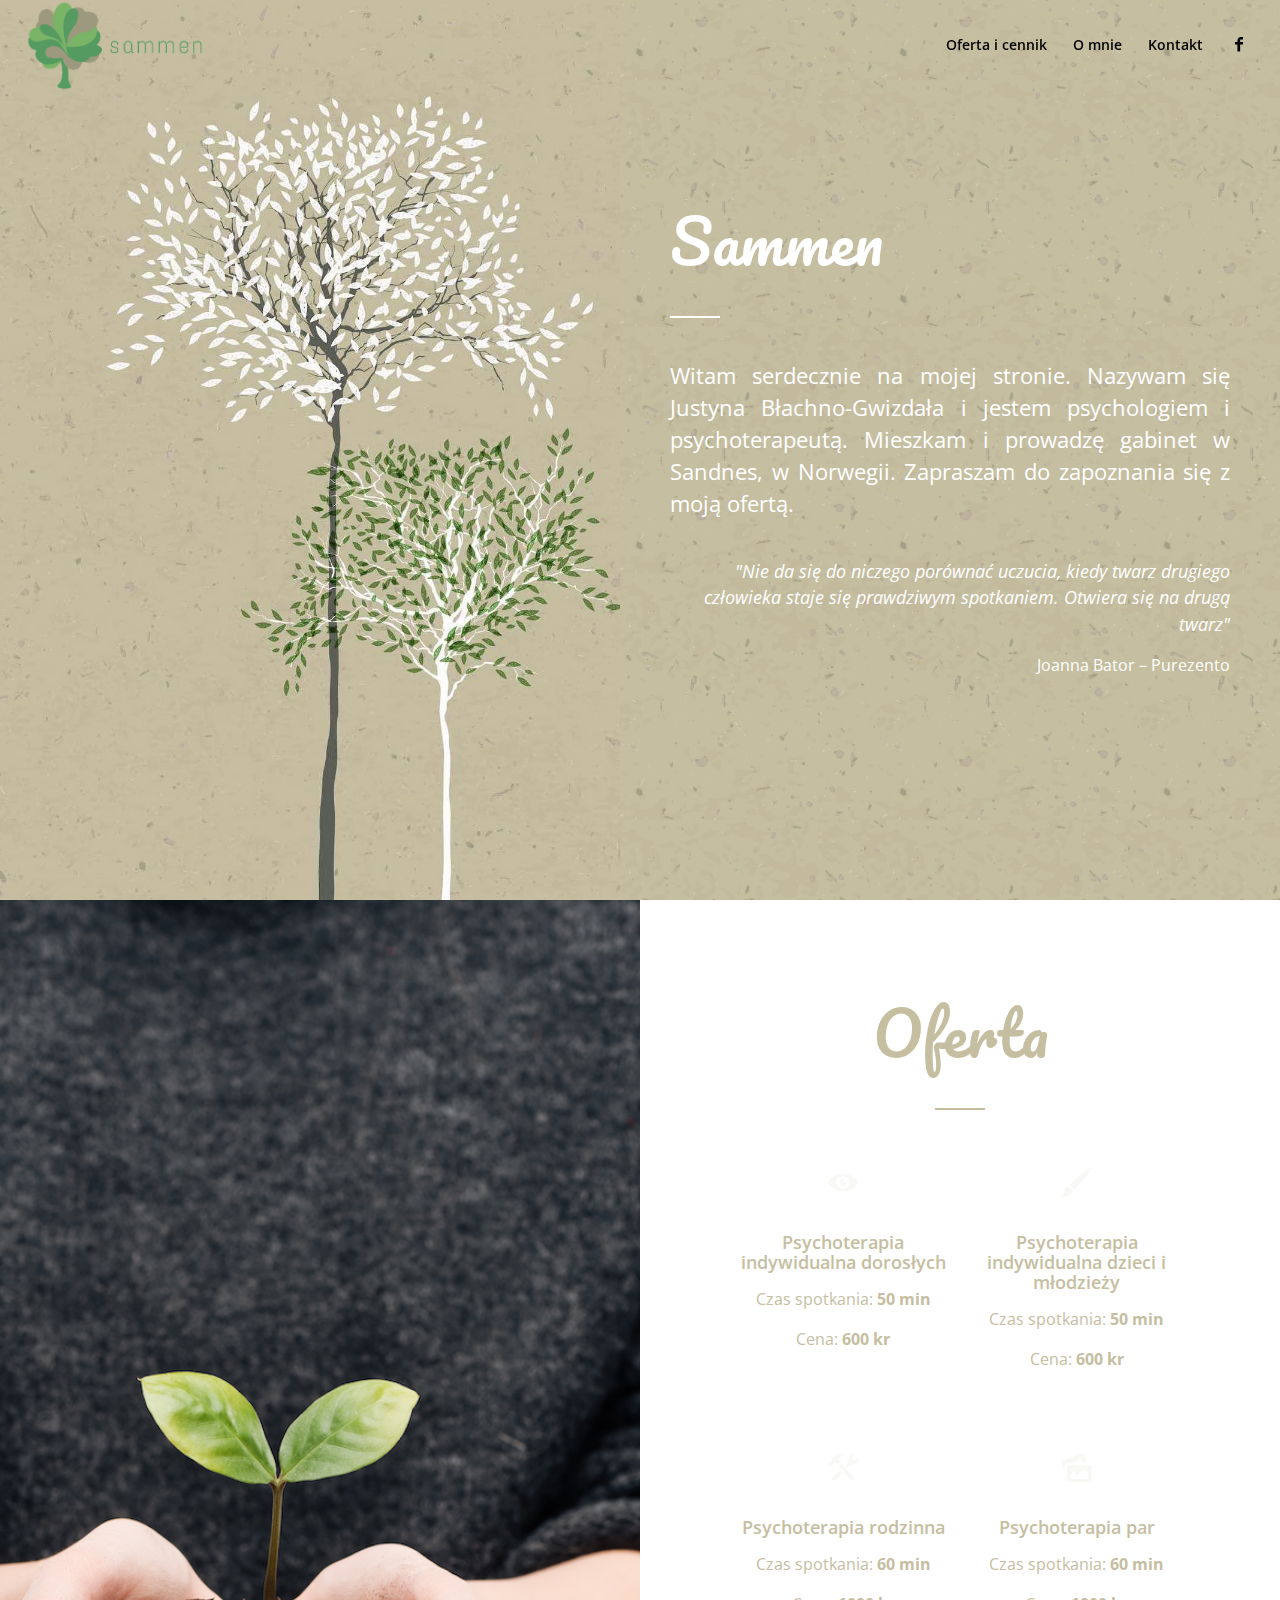
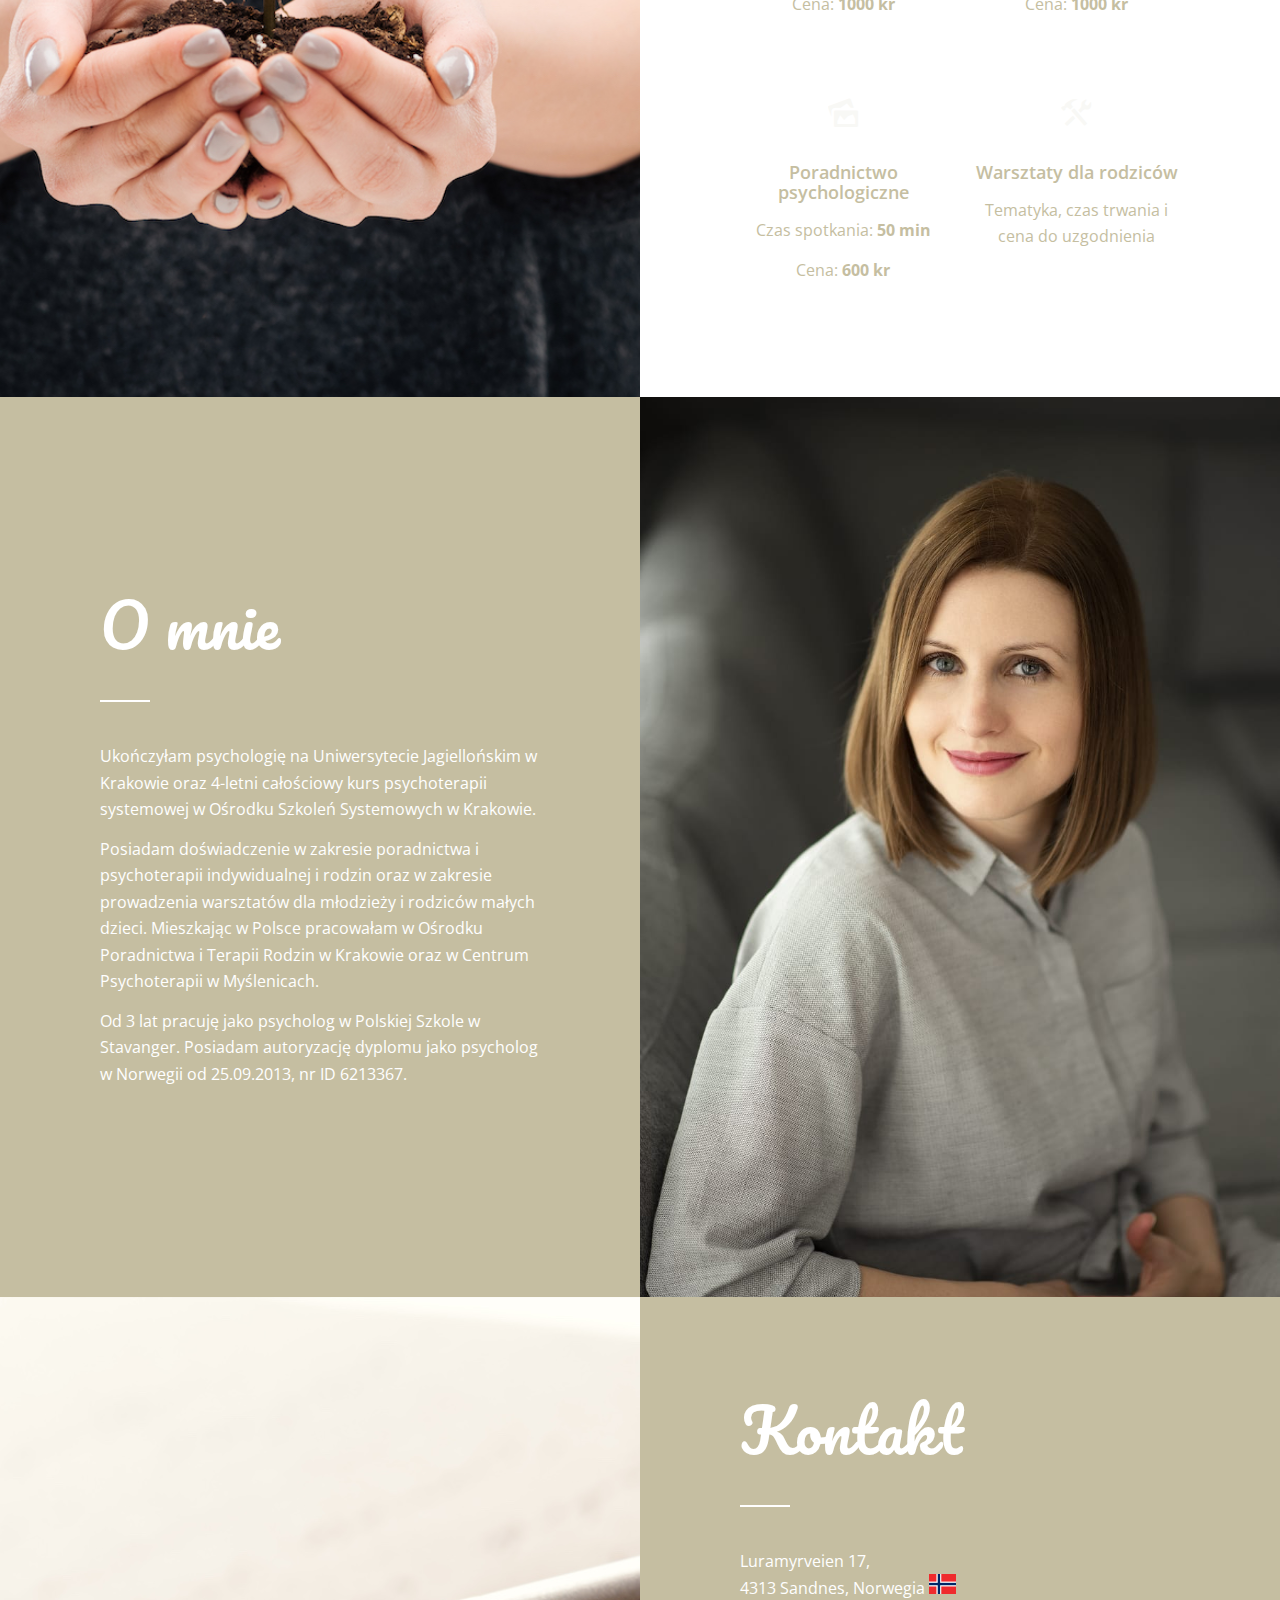
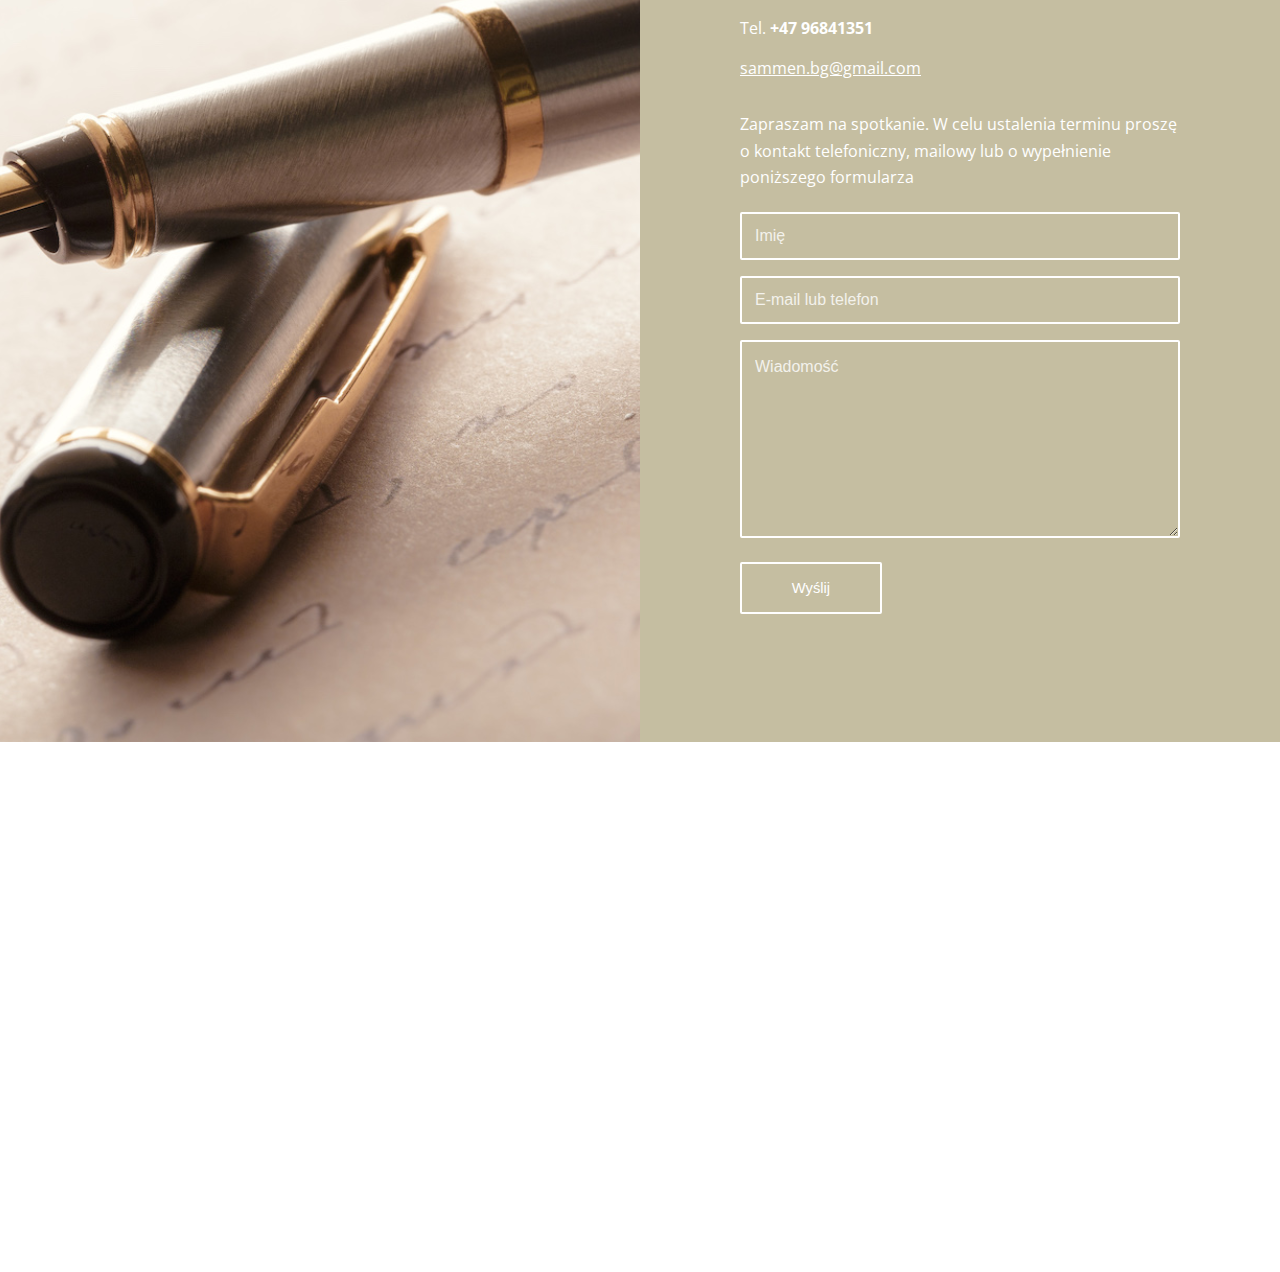
==== commit 05c4a498: "zmiany z justyna" ====
--- a/index.html
+++ b/index.html
@@ -257,8 +257,8 @@
           <div class="flex_cell av_one_half avia-builder-el-1 el_before_av_cell_one_half avia-builder-el-first trees-background">
             <div class='flex_cell_inner'></div>
           </div>
-          <div class="flex_cell no_margin av_one_half  avia-builder-el-2  el_after_av_cell_one_half avia-builder-el-last" style='background:url(files/background.jpg) center center repeat scroll; vertical-align:middle; padding: 100px; background-size: 40%; min-height: 800px;'>
-            <div class='flex_cell_inner'>
+          <div class="flex_cell no_margin av_one_half  avia-builder-el-2  el_after_av_cell_one_half avia-builder-el-last" style='background:url(files/background.jpg) center center repeat scroll; vertical-align:middle; padding: 50px; background-size: 40%; min-height: 800px;'>
+            <div class='flex_cell_inner main-text'>
               <div style='padding-bottom:0px; font-size:60px;' class='av-special-heading av-special-heading-h1  blockquote modern-quote  avia-builder-el-3  el_before_av_hr  avia-builder-el-first   av-inherit-size '>
                 <h1 class='av-special-heading-tag text-white' itemprop="headline">Sammen</h1>
                 <div class='special-heading-border'>
@@ -269,7 +269,7 @@
               </div>
               <section class="av_textblock_section " itemscope="itemscope" itemtype="https://schema.org/CreativeWork">
                 <div class='avia_textblock  av_inherit_color'>
-                  <h1 class="text-white" style="font-family: 'Open Sans'; font-size: 22px; font-weight: normal; line-height: 32px;">Witam serdecznie na mojej stronie. Nazywam się Justyna Błachno-Gwizdała i jestem psychologiem i psychoterapeutą. Mieszkam i prowadzę gabinet w Sandnes, w Norwegii. Zapraszam do zapoznania się z moją ofertą. </h1>
+                  <h1 class="text-white" align="justify" style="font-family: 'Open Sans'; font-size: 22px; font-weight: normal; line-height: 32px;">Witam serdecznie na mojej stronie. Nazywam się Justyna Błachno-Gwizdała i jestem psychologiem i psychoterapeutą. Mieszkam i prowadzę gabinet w Sandnes, w Norwegii. Zapraszam do zapoznania się z moją ofertą. </h1>
                 </div>
               </section>
               <div style='height:10px' class='hr hr-invisible   avia-builder-el-6  el_after_av_textblock  el_before_av_button '><span class='hr-inner '><span class='hr-inner-style'></span></span>
@@ -427,7 +427,7 @@
                 Zapraszam na spotkanie. W celu ustalenia terminu proszę o kontakt telefoniczny, mailowy lub o wypełnienie poniższego formularza
               </p>
 
-              <form action="https://jumprock.co/mail/sammenpsychoterapia" method="POST" class=" av-form-labels-hidden   avia-builder-el-63  el_after_av_one_half  avia-builder-el-last  av-custom-form-color av-light-form "  data-avia-redirect=''>
+              <form action="https://jumprock.co/mail/sammenpsychoterapia" method="POST" class="avia_ajax_form av-form-labels-hidden   avia-builder-el-63  el_after_av_one_half  avia-builder-el-last  av-custom-form-color av-light-form "  data-avia-redirect=''>
                 <fieldset>
                   <p class=' first_form  form_element form_fullwidth'>
                     <input name="name" class="text_input is_empty" type="text" placeholder='Imię' required>
--- a/themes/enfold-freelancer/wp-content/themes/enfold/css/base.css
+++ b/themes/enfold-freelancer/wp-content/themes/enfold/css/base.css
@@ -577,7 +577,7 @@
 }
 
 .background-main {
-	background:url(/files/background.jpg) center center no-repeat scroll; vertical-align:middle; padding:100px;
+	background: url(/files/background.jpg) center center no-repeat scroll; vertical-align:middle; padding: 100px;
 }
 
 .text-white {
@@ -618,23 +618,22 @@
 
 .trees-background {
 	background-image: url(/files/trees_background.jpg);
-	background-position: 25%;
+	background-position: 80%;
 	background-repeat: no-repeat;
   background-size: cover;
-}
-
-@media only screen and (max-width: 1024px) {
-	.trees-background {
-		/*background-position: -10% center;*/
-	}
 }
 
 @media only screen and (max-width: 768px) {
 	.trees-background {
 		background-size: 300px 300px !important;
+		background-position: 100% !important;
     height: 300px !important;
 		position: absolute;
 		bottom: 0;
     background-position: bottom left;
-	}
-}
+    opacity: 0.5;
+	}
+
+	.main-text .quote {
+	}
+}
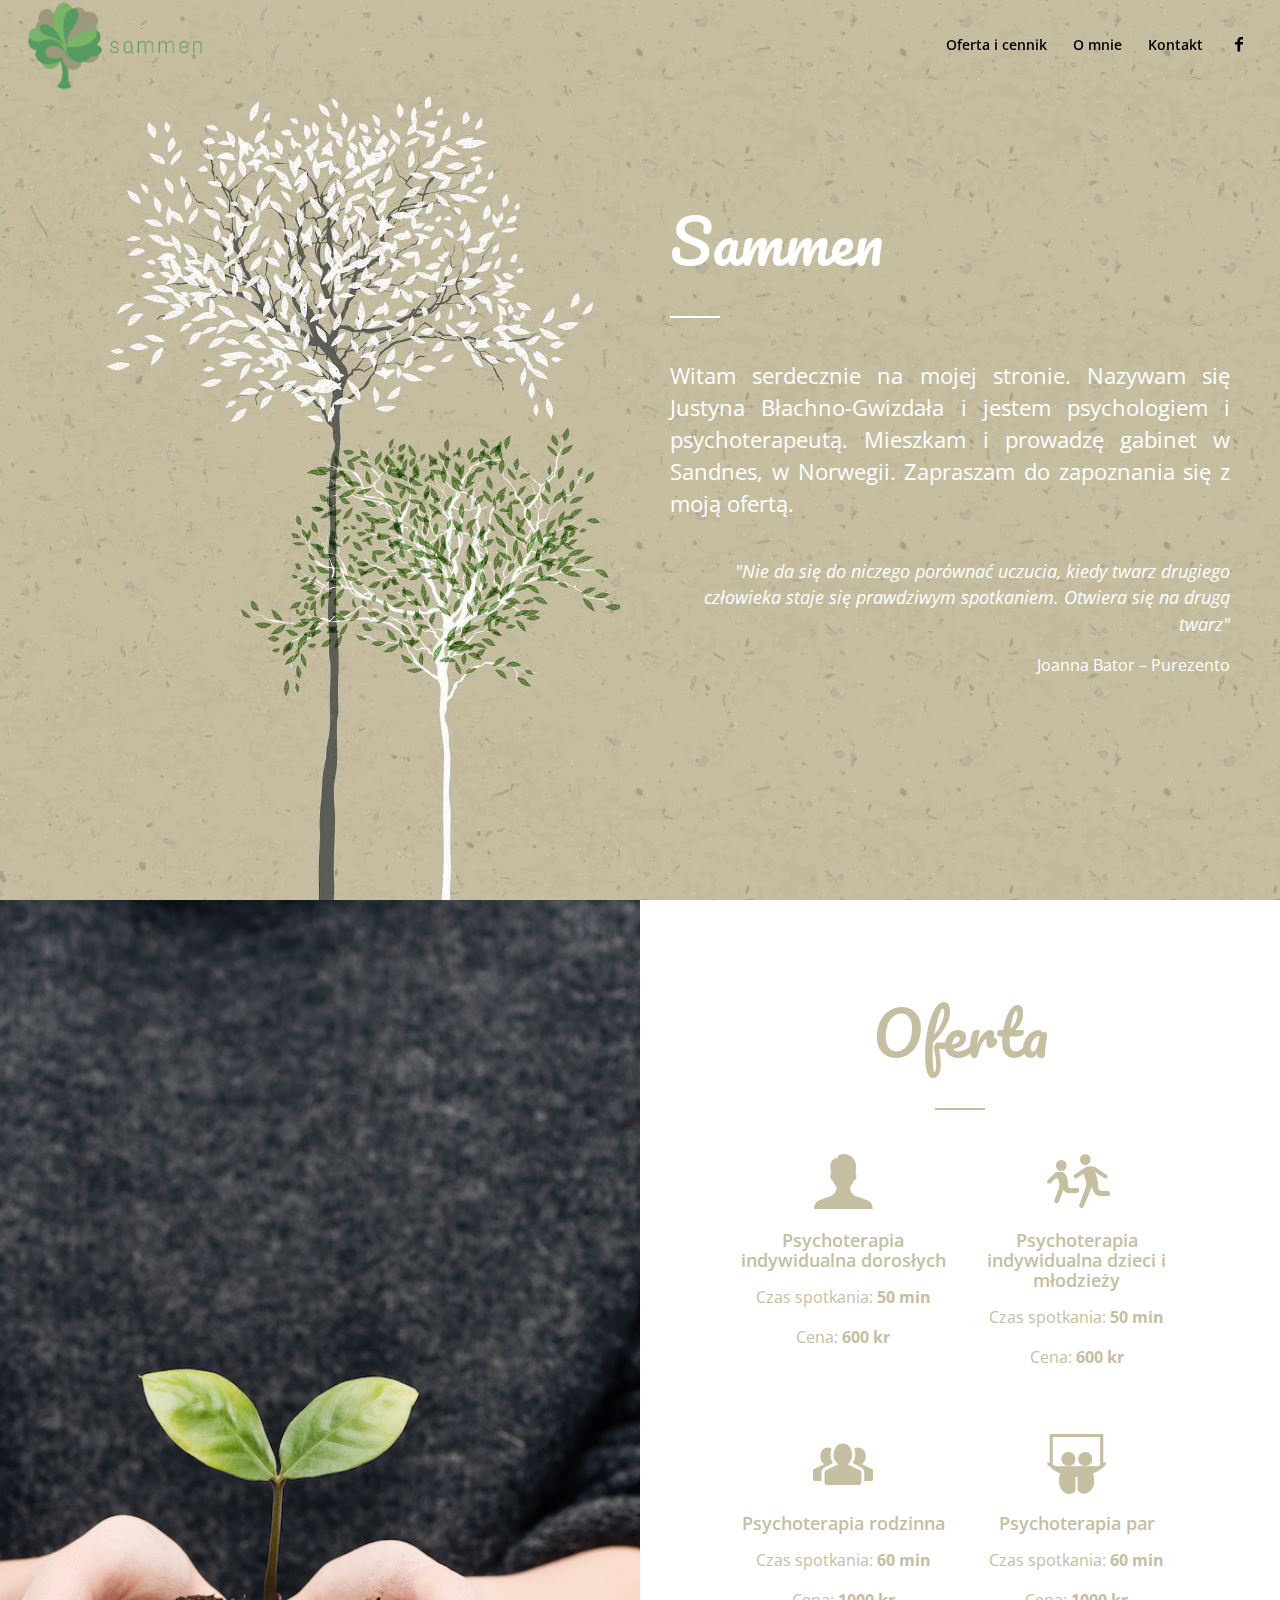
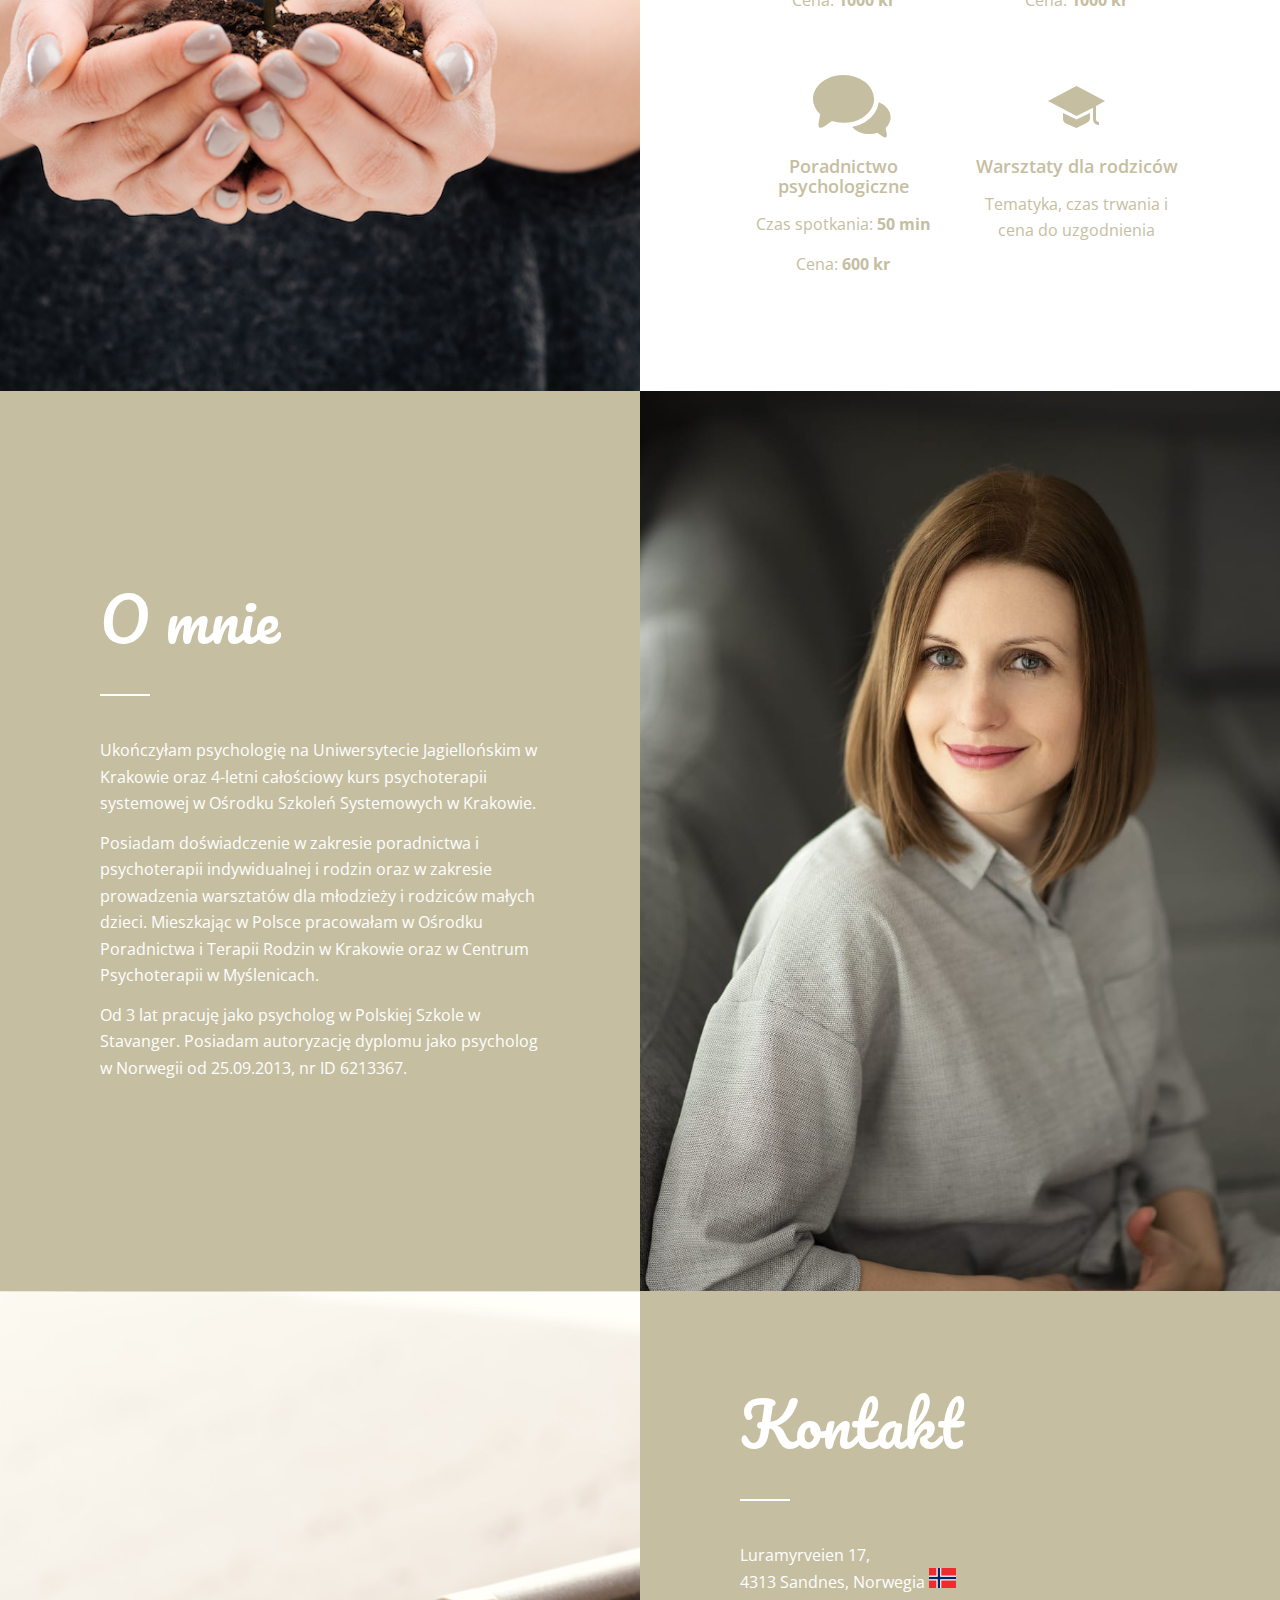
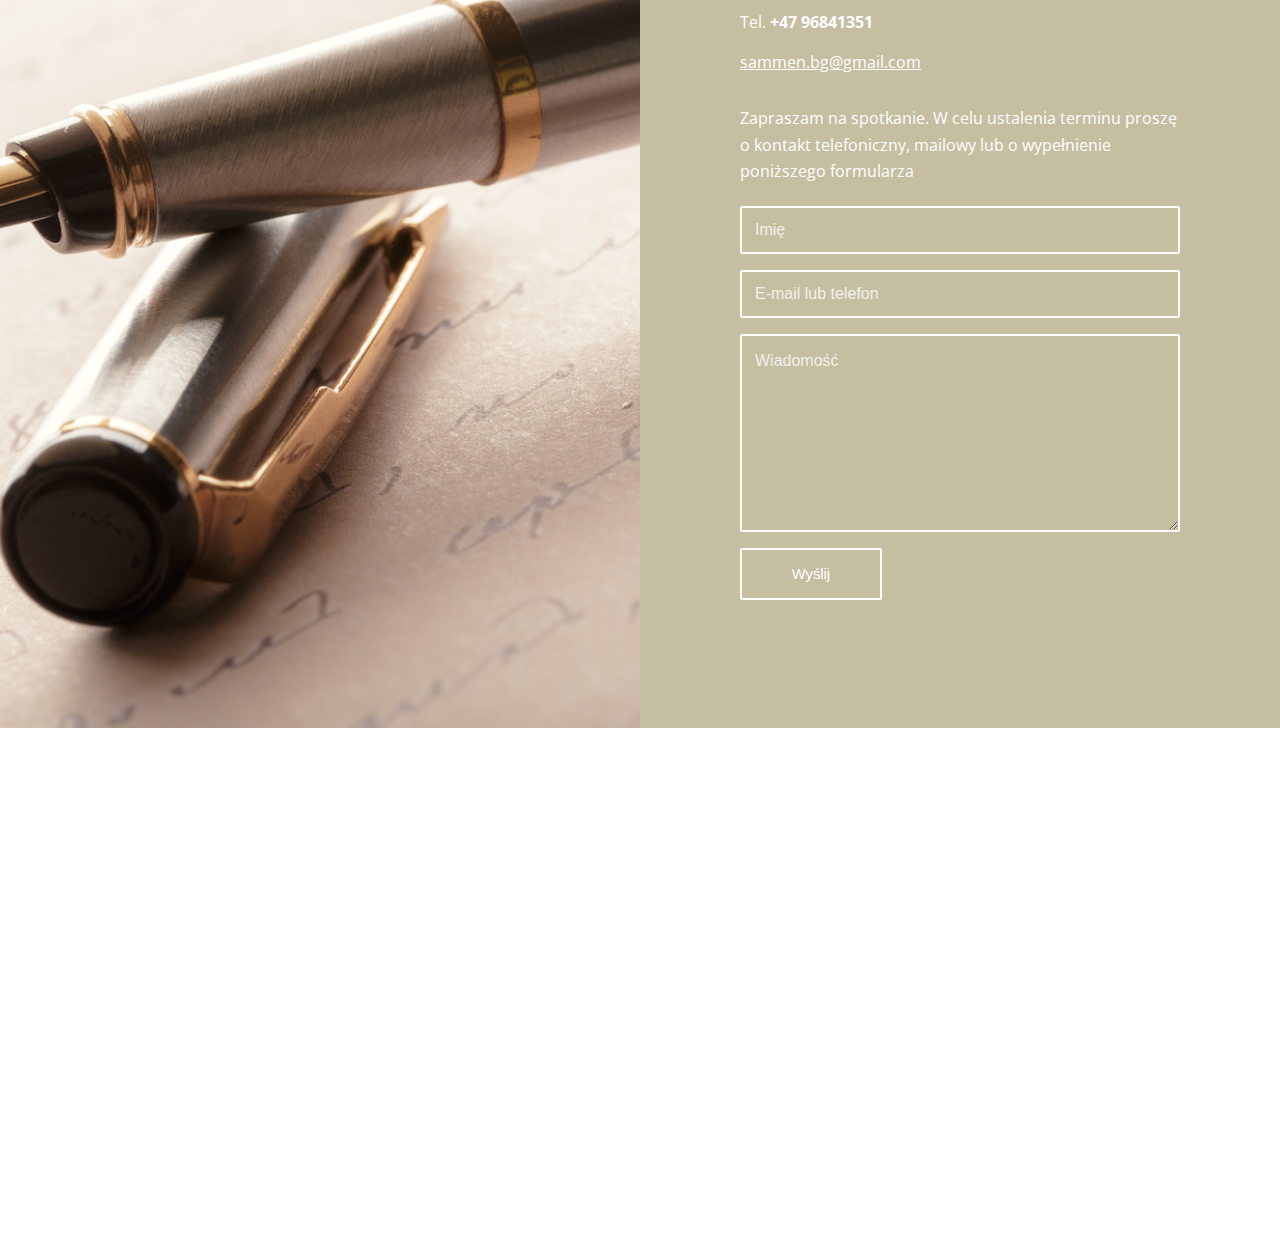
==== commit ce6ac046: "Nowe ikonki i poprawine menu" ====
--- a/index.html
+++ b/index.html
@@ -75,6 +75,273 @@
       background: none !important;
       padding: 0 !important;
       }
+    </style>
+    <style type="text/css">
+.clearfix {
+  *zoom: 1;
+}
+.clearfix:before,
+.clearfix:after {
+  display: table;
+  content: "";
+  line-height: 0;
+}
+.clearfix:after {
+  clear: both;
+}
+html {
+  font-size: 100%;
+  -webkit-text-size-adjust: 100%;
+  -ms-text-size-adjust: 100%;
+}
+a:focus {
+  outline: thin dotted #333;
+  outline: 5px auto -webkit-focus-ring-color;
+  outline-offset: -2px;
+}
+a:hover,
+a:active {
+  outline: 0;
+}
+button,
+input,
+select,
+textarea {
+  margin: 0;
+  font-size: 100%;
+  vertical-align: middle;
+}
+button,
+input {
+  *overflow: visible;
+  line-height: normal;
+}
+button::-moz-focus-inner,
+input::-moz-focus-inner {
+  padding: 0;
+  border: 0;
+}
+body {
+  margin: 0;
+  font-family: "Helvetica Neue", Helvetica, Arial, sans-serif;
+  font-size: 14px;
+  line-height: 20px;
+  color: #333;
+  background-color: #fff;
+}
+a {
+  color: #08c;
+  text-decoration: none;
+}
+a:hover {
+  color: #005580;
+  text-decoration: underline;
+}
+.row {
+  margin-left: -20px;
+  *zoom: 1;
+}
+.row:before,
+.row:after {
+  display: table;
+  content: "";
+  line-height: 0;
+}
+.row:after {
+  clear: both;
+}
+[class*="span"] {
+  float: left;
+  min-height: 1px;
+  margin-left: 20px;
+}
+.container,
+.navbar-static-top .container,
+.navbar-fixed-top .container,
+.navbar-fixed-bottom .container {
+  width: 940px;
+}
+.span12 {
+  width: 940px;
+}
+.span11 {
+  width: 860px;
+}
+.span10 {
+  width: 780px;
+}
+.span9 {
+  width: 700px;
+}
+.span8 {
+  width: 620px;
+}
+.span7 {
+  width: 540px;
+}
+.span6 {
+  width: 460px;
+}
+.span5 {
+  width: 380px;
+}
+.span4 {
+  width: 300px;
+}
+.span3 {
+  width: 220px;
+}
+.span2 {
+  width: 140px;
+}
+.span1 {
+  width: 60px;
+}
+[class*="span"].pull-right,
+.row-fluid [class*="span"].pull-right {
+  float: right;
+}
+.container {
+  margin-right: auto;
+  margin-left: auto;
+  *zoom: 1;
+}
+.container:before,
+.container:after {
+  display: table;
+  content: "";
+  line-height: 0;
+}
+.container:after {
+  clear: both;
+}
+p {
+  margin: 0 0 10px;
+}
+.lead {
+  margin-bottom: 20px;
+  font-size: 21px;
+  font-weight: 200;
+  line-height: 30px;
+}
+small {
+  font-size: 85%;
+}
+h1 {
+  margin: 10px 0;
+  font-family: inherit;
+  font-weight: bold;
+  line-height: 20px;
+  color: inherit;
+  text-rendering: optimizelegibility;
+}
+h1 small {
+  font-weight: normal;
+  line-height: 1;
+  color: #999;
+}
+h1 {
+  line-height: 40px;
+}
+h1 {
+  font-size: 38.5px;
+}
+h1 small {
+  font-size: 24.5px;
+}
+body {
+  margin-top: 90px;
+}
+.header {
+  position: fixed;
+  top: 0;
+  left: 50%;
+  margin-left: -480px;
+  background-color: #fff;
+  border-bottom: 1px solid #ddd;
+  padding-top: 10px;
+  z-index: 10;
+}
+.footer {
+  color: #ddd;
+  font-size: 12px;
+  text-align: center;
+  margin-top: 20px;
+}
+.footer a {
+  color: #ccc;
+  text-decoration: underline;
+}
+.the-icons {
+  font-size: 14px;
+  line-height: 24px;
+}
+.switch {
+  position: absolute;
+  right: 0;
+  bottom: 10px;
+  color: #666;
+}
+.switch input {
+  margin-right: 0.3em;
+}
+.codesOn .i-name {
+  display: none;
+}
+.codesOn .i-code {
+  display: inline;
+}
+.i-code {
+  display: none;
+}
+@font-face {
+      font-family: 'fontello';
+      src: url('./font/fontello.eot?59407382');
+      src: url('./font/fontello.eot?59407382#iefix') format('embedded-opentype'),
+           url('./font/fontello.woff?59407382') format('woff'),
+           url('./font/fontello.ttf?59407382') format('truetype'),
+           url('./font/fontello.svg?59407382#fontello') format('svg');
+      font-weight: normal;
+      font-style: normal;
+    }
+
+
+    .demo-icon
+    {
+      font-family: "fontello";
+      font-style: normal;
+      font-weight: normal;
+      speak: none;
+
+      display: inline-block;
+      text-decoration: inherit;
+      width: 1em;
+      margin-right: .2em;
+      text-align: center;
+      /* opacity: .8; */
+
+      /* For safety - reset parent styles, that can break glyph codes*/
+      font-variant: normal;
+      text-transform: none;
+
+      /* fix buttons height, for twitter bootstrap */
+      line-height: 1em;
+
+      /* Animation center compensation - margins should be symmetric */
+      /* remove if not needed */
+      margin-left: .2em;
+
+      /* You can be more comfortable with increased icons size */
+      font-size: 60px;
+      color: #c5bea1;
+
+      /* Font smoothing. That was taken from TWBS */
+      -webkit-font-smoothing: antialiased;
+      -moz-osx-font-smoothing: grayscale;
+
+      /* Uncomment for 3D effect */
+      /* text-shadow: 1px 1px 1px rgba(127, 127, 127, 0.3); */
+    }
     </style>
     <link rel='stylesheet' id='avia-grid-css' href='themes/enfold-freelancer/wp-content/themes/enfold/css/grid.css' type='text/css' media='all'>
     <link rel='stylesheet' id='avia-base-css' href='themes/enfold-freelancer/wp-content/themes/enfold/css/base.css' type='text/css' media='all'>
@@ -200,7 +467,7 @@
                   </ul>
                 </div>
                 <div class="avia-menu av-main-nav-wrap av_menu_icon_beside custom-menu-mobile">
-                  <ulmenu" class="menu av-main-nav">
+                  <ul id="avia-menu" class="menu av-main-nav">
                     <li id="menu-item-235" class="menu-item menu-item-type-post_type menu-item-object-page menu-item-home current-menu-item page_item page-item-212 current_page_item menu-item-top-level menu-item-top-level-1">
                       <a href="#main" itemprop="url">
                       <span class="avia-bullet"></span>
@@ -297,9 +564,10 @@
               </div>
               <div style=' margin-top:30px; margin-bottom:30px;' class='hr hr-custom hr-center hr-icon-no   avia-builder-el-21  el_after_av_heading  el_before_av_textblock '><span class='hr-inner   inner-border-av-border-fat' style=' width:50px; border-color:#c5bea1;'><span class='hr-inner-style'></span></span>
               </div>
-              <div class="flex_column av_one_half  flex_column_div av-zero-column-padding first  avia-builder-el-24  el_after_av_hr  el_before_av_one_half  " style='border-radius:0px; '>
-                <span class="av_font_icon avia_animate_when_visible  av-icon-style-  avia-icon-pos-center " style="color:#c5bea1; border-color:#c5bea1;"><span class='av-icon-char' style='font-size:60px;line-height:60px;' aria-hidden='true' data-av_icon='' data-av_iconfont='entypo-fontello' ></span></span>
-                <div style='height:20px' class='hr hr-invisible   avia-builder-el-26  el_after_av_font_icon  el_before_av_textblock '><span class='hr-inner '><span class='hr-inner-style'></span></span>
+              <div class="flex_column av_one_half text-center flex_column_div av-zero-column-padding first  avia-builder-el-24  el_after_av_hr  el_before_av_one_half  " style='border-radius:0px; '>
+                <i class="demo-icon icon-user-male">&#xf062;</i>
+                <div style='height:20px' class='hr hr-invisible   avia-builder-el-26  el_after_av_font_icon  el_before_av_textblock '>
+                  <span class='hr-inner '><span class='hr-inner-style'></span></span>
                 </div>
                 <section class="av_textblock_section " itemscope="itemscope" itemtype="https://schema.org/CreativeWork">
                   <div class='avia_textblock  av_inherit_color text-center' style='color:#c5bea1; ' itemprop="text">
@@ -309,8 +577,8 @@
                   </div>
                 </section>
               </div>
-              <div class="flex_column av_one_half  flex_column_div av-zero-column-padding   avia-builder-el-29  el_after_av_one_half  el_before_av_one_half  " style='border-radius:0px; '>
-                <span class="av_font_icon avia_animate_when_visible  av-icon-style-  avia-icon-pos-center " style="color:#c5bea1; border-color:#c5bea1;"><span class='av-icon-char' style='font-size:60px;line-height:60px;' aria-hidden='true' data-av_icon='' data-av_iconfont='entypo-fontello' ></span></span>
+              <div class="flex_column av_one_half text-center flex_column_div av-zero-column-padding   avia-builder-el-29  el_after_av_one_half  el_before_av_one_half  " style='border-radius:0px; '>
+                <i class="demo-icon icon-school">&#xe834;</i>
                 <div style='height:20px' class='hr hr-invisible   avia-builder-el-31  el_after_av_font_icon  el_before_av_textblock '><span class='hr-inner '><span class='hr-inner-style'></span></span>
                 </div>
                 <section class="av_textblock_section " itemscope="itemscope" itemtype="https://schema.org/CreativeWork">
@@ -321,8 +589,8 @@
                   </div>
                 </section>
               </div>
-              <div class="flex_column av_one_half  flex_column_div av-zero-column-padding first  avia-builder-el-34  el_after_av_one_half  el_before_av_one_half  column-top-margin" style='border-radius:0px; '>
-                <span class="av_font_icon avia_animate_when_visible  av-icon-style-  avia-icon-pos-center " style="color:#c5bea1; border-color:#c5bea1;"><span class='av-icon-char' style='font-size:60px;line-height:60px;' aria-hidden='true' data-av_icon='' data-av_iconfont='entypo-fontello' ></span></span>
+              <div class="flex_column av_one_half text-center flex_column_div av-zero-column-padding first  avia-builder-el-34  el_after_av_one_half  el_before_av_one_half  column-top-margin" style='border-radius:0px; '>
+                <i class="demo-icon icon-group">&#xe800;</i>
                 <div style='height:20px' class='hr hr-invisible   avia-builder-el-36  el_after_av_font_icon  el_before_av_textblock '><span class='hr-inner '><span class='hr-inner-style'></span></span>
                 </div>
                 <section class="av_textblock_section " itemscope="itemscope" itemtype="https://schema.org/CreativeWork">
@@ -333,8 +601,8 @@
                   </div>
                 </section>
               </div>
-              <div class="flex_column av_one_half  flex_column_div av-zero-column-padding   avia-builder-el-38  el_after_av_one_half  avia-builder-el-last  column-top-margin" style='border-radius:0px; '>
-                <span class="av_font_icon avia_animate_when_visible  av-icon-style-  avia-icon-pos-center " style="color:#c5bea1; border-color:#c5bea1;"><span class='av-icon-char' style='font-size:60px;line-height:60px;' aria-hidden='true' data-av_icon=''  data-av_iconfont='entypo-fontello' ></span></span>
+              <div class="flex_column av_one_half text-center flex_column_div av-zero-column-padding   avia-builder-el-38  el_after_av_one_half  avia-builder-el-last  column-top-margin" style='border-radius:0px; '>
+                <i class="demo-icon icon-slideshare">&#xe801;</i>
                 <div style='height:20px' class='hr hr-invisible   avia-builder-el-40  el_after_av_font_icon  el_before_av_textblock '><span class='hr-inner '><span class='hr-inner-style'></span></span>
                 </div>
                 <section class="av_textblock_section " itemscope="itemscope" itemtype="https://schema.org/CreativeWork">
@@ -345,8 +613,8 @@
                   </div>
                 </section>
               </div>
-              <div class="flex_column av_one_half  flex_column_div av-zero-column-padding first  avia-builder-el-34  el_after_av_one_half  el_before_av_one_half  column-top-margin" style='border-radius:0px; '>
-                <span class="av_font_icon avia_animate_when_visible  av-icon-style-  avia-icon-pos-center " style="color:#c5bea1; border-color:#c5bea1;"><span class='av-icon-char' style='font-size:60px;line-height:60px;' aria-hidden='true' data-av_icon='' data-av_iconfont='entypo-fontello' ></span></span>
+              <div class="flex_column av_one_half text-center flex_column_div av-zero-column-padding first  avia-builder-el-34  el_after_av_one_half  el_before_av_one_half  column-top-margin" style='border-radius:0px; '>
+                <i class="demo-icon icon-chat">&#xf03d;</i>
                 <div style='height:20px' class='hr hr-invisible   avia-builder-el-36  el_after_av_font_icon  el_before_av_textblock '><span class='hr-inner '><span class='hr-inner-style'></span></span>
                 </div>
                 <section class="av_textblock_section " itemscope="itemscope" itemtype="https://schema.org/CreativeWork">
@@ -357,8 +625,8 @@
                   </div>
                 </section>
               </div>
-              <div class="flex_column av_one_half  flex_column_div av-zero-column-padding   avia-builder-el-38  el_after_av_one_half  avia-builder-el-last  column-top-margin" style='border-radius:0px; '>
-                <span class="av_font_icon avia_animate_when_visible  av-icon-style-  avia-icon-pos-center " style="color:#c5bea1; border-color:#c5bea1;"><span class='av-icon-char' style='font-size:60px;line-height:60px;' aria-hidden='true' data-av_icon='' data-av_iconfont='entypo-fontello' ></span></span>
+              <div class="flex_column av_one_half text-center flex_column_div av-zero-column-padding   avia-builder-el-38  el_after_av_one_half  avia-builder-el-last  column-top-margin" style='border-radius:0px; '>
+                <i class="demo-icon icon-college">&#xe810;</i>
                 <div style='height:20px' class='hr hr-invisible   avia-builder-el-40  el_after_av_font_icon  el_before_av_textblock '><span class='hr-inner '><span class='hr-inner-style'></span></span>
                 </div>
                 <section class="av_textblock_section " itemscope="itemscope" itemtype="https://schema.org/CreativeWork">
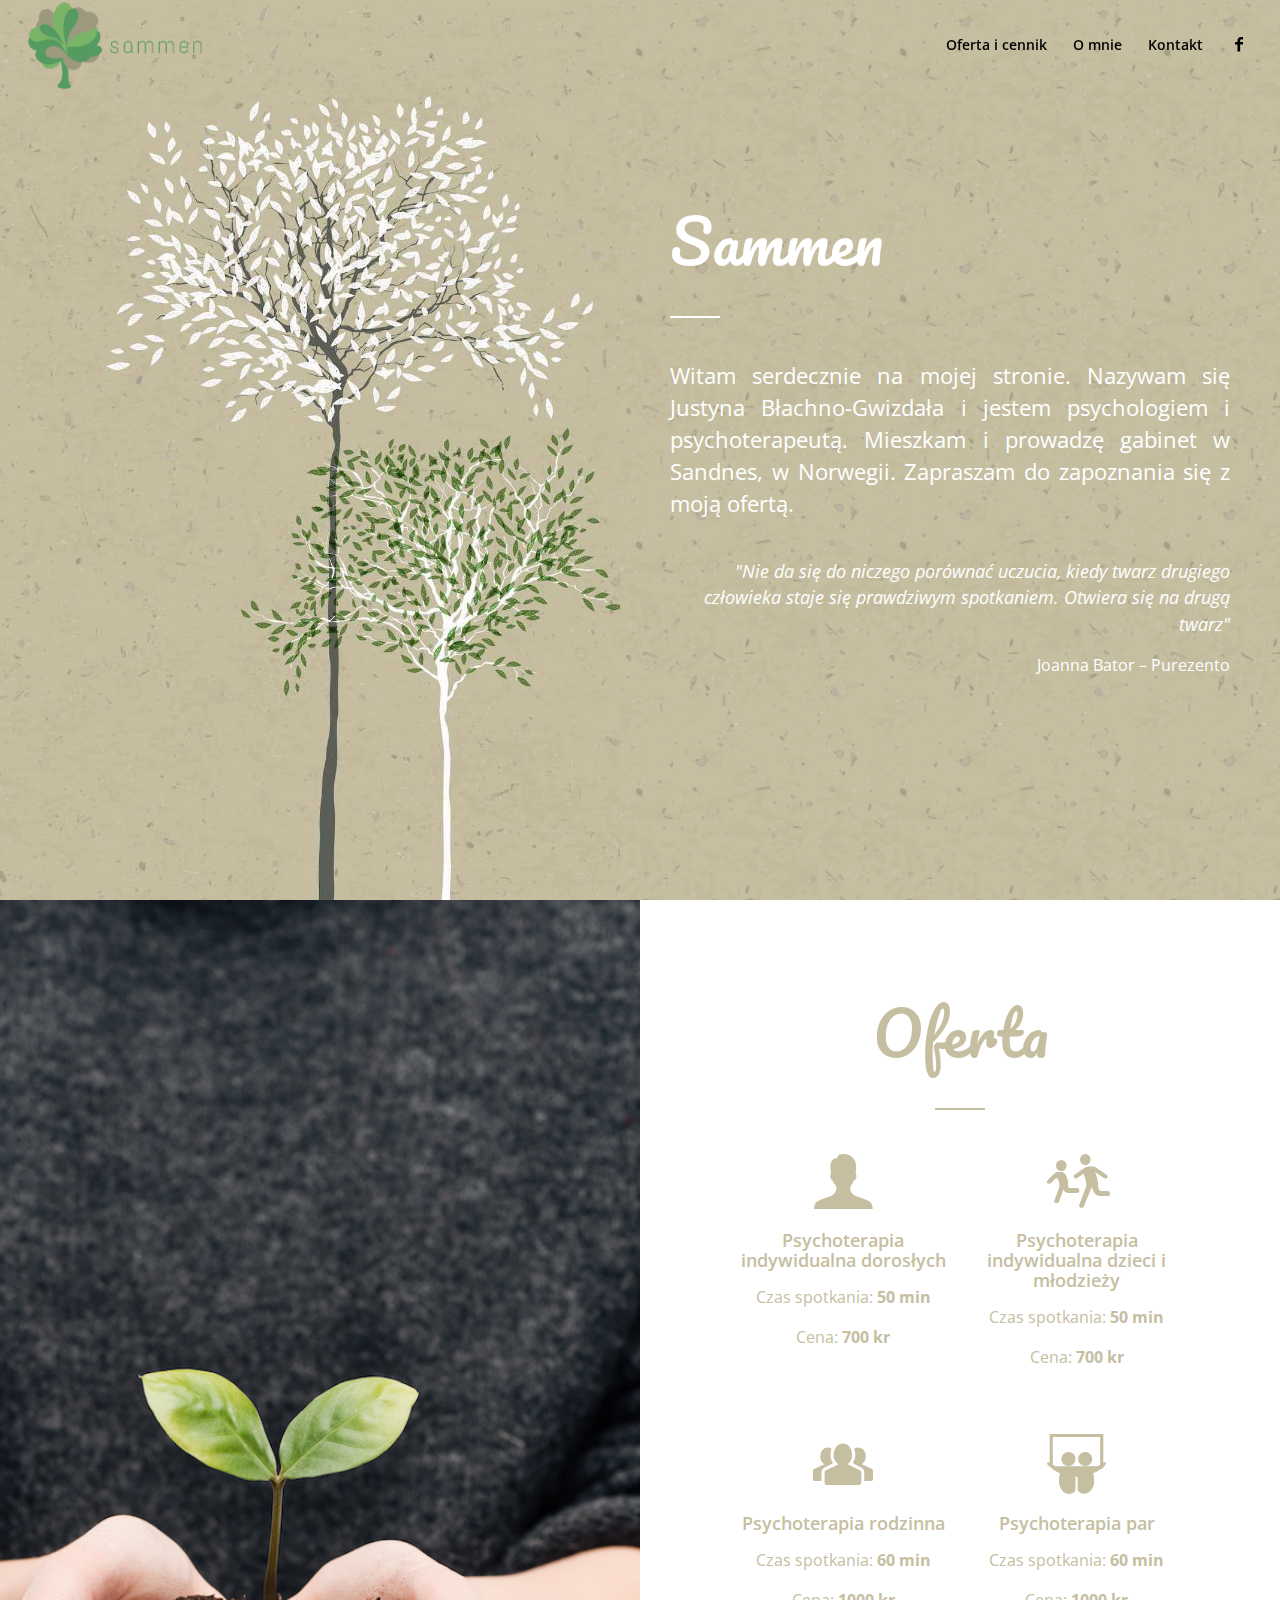
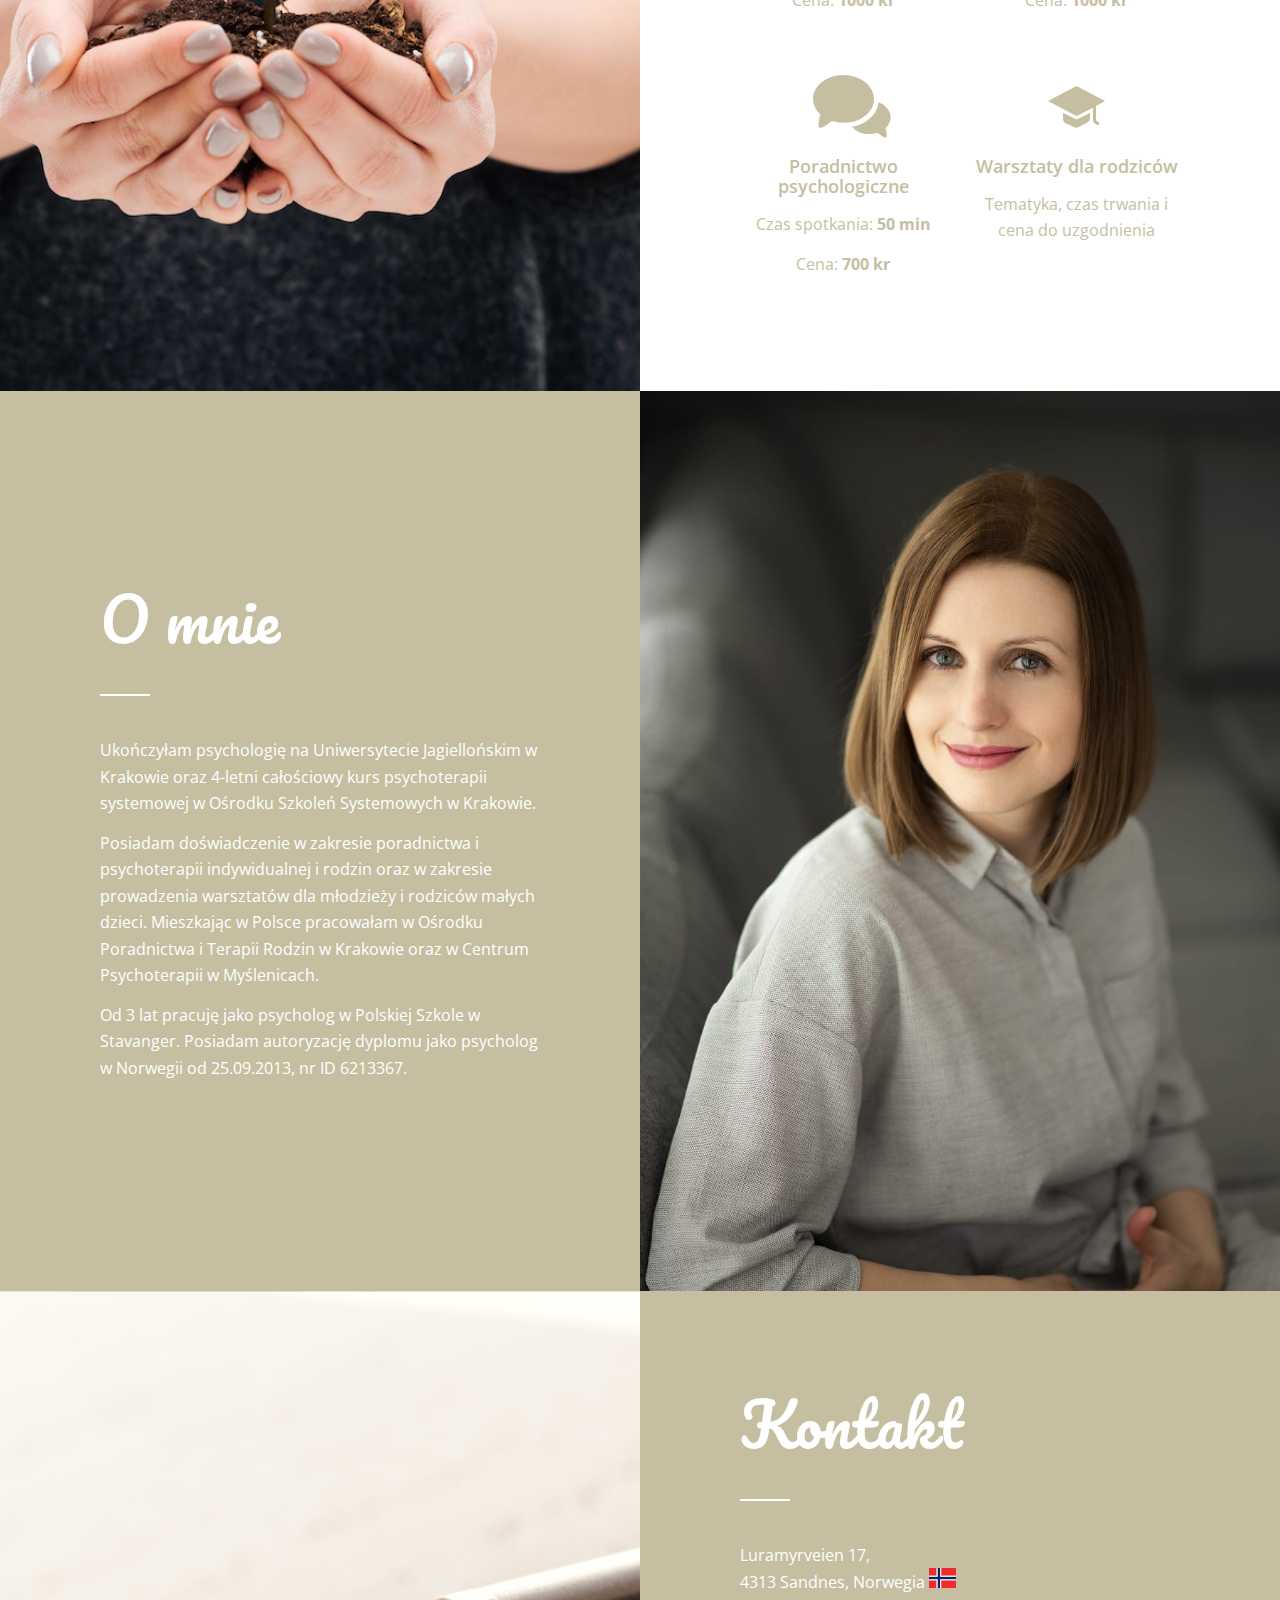
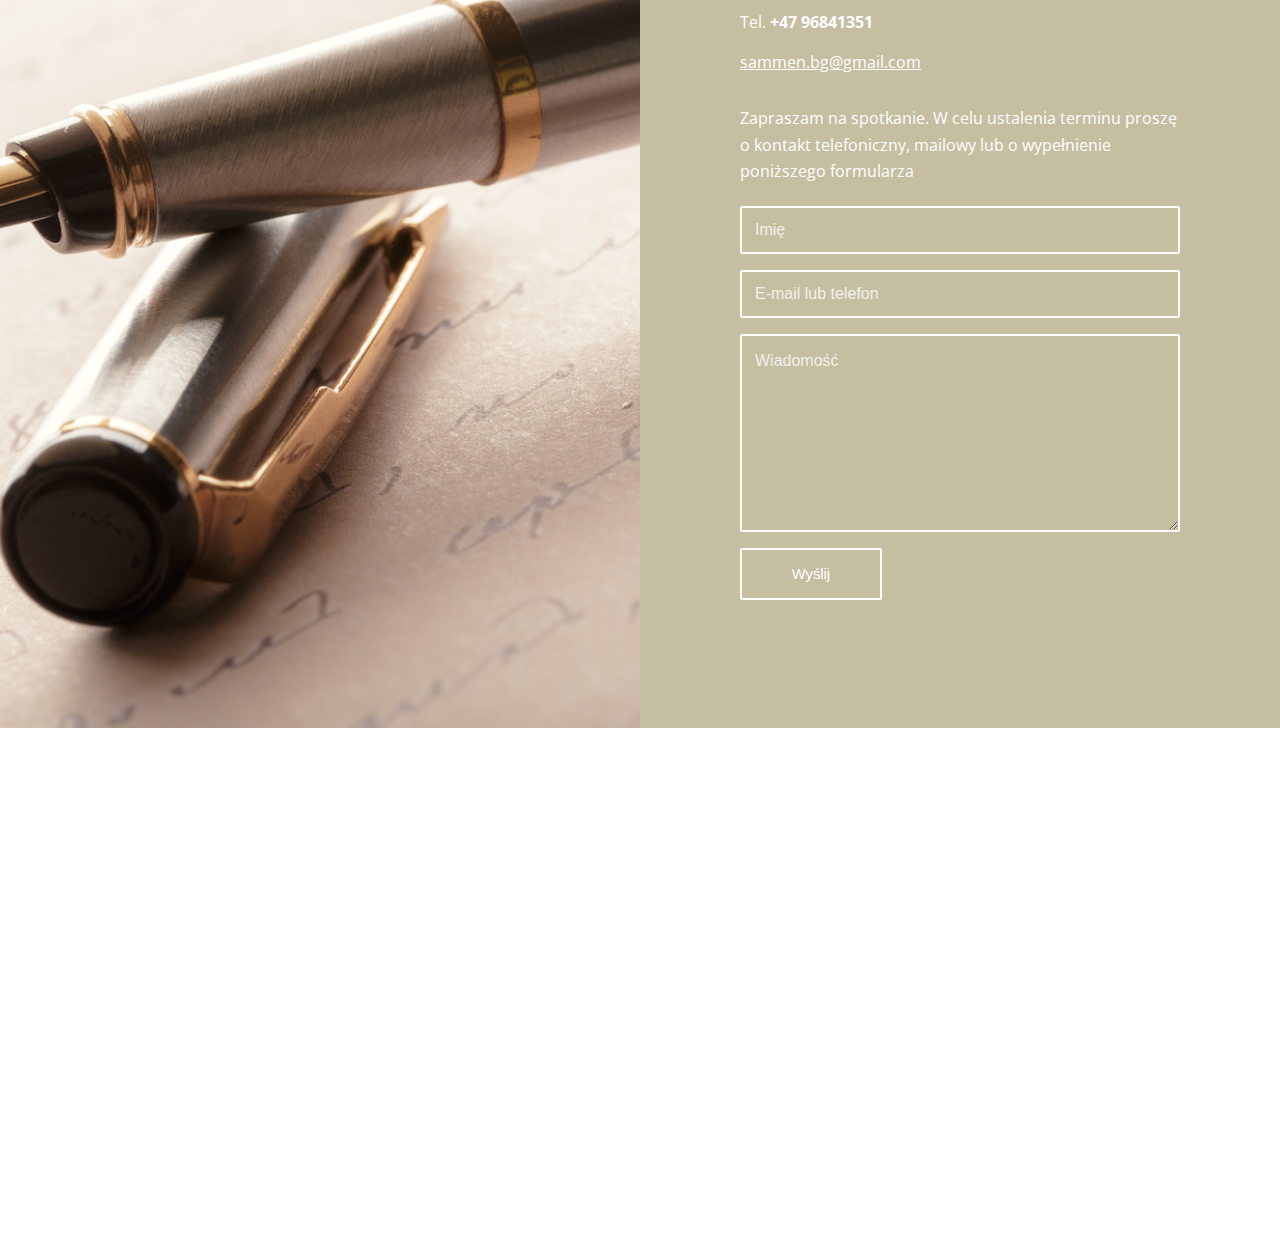
==== commit 52b8e0bc: "Zmiana cennika" ====
--- a/index.html
+++ b/index.html
@@ -573,7 +573,7 @@
                   <div class='avia_textblock  av_inherit_color text-center' style='color:#c5bea1; ' itemprop="text">
                     <h4>Psychoterapia indywidualna dorosłych</h4>
                     <p>Czas spotkania: <b>50 min</b></p>
-                    <p>Cena: <b>600 kr</b></p>
+                    <p>Cena: <b>700 kr</b></p>
                   </div>
                 </section>
               </div>
@@ -585,7 +585,7 @@
                   <div class='avia_textblock  av_inherit_color text-center' style='color:#c5bea1; ' itemprop="text">
                     <h4>Psychoterapia indywidualna dzieci i młodzieży</h4>
                     <p>Czas spotkania: <b>50 min</b></p>
-                    <p>Cena: <b>600 kr</b></p>
+                    <p>Cena: <b>700 kr</b></p>
                   </div>
                 </section>
               </div>
@@ -621,7 +621,7 @@
                   <div class='avia_textblock  av_inherit_color text-center' style='color:#c5bea1; ' itemprop="text">
                     <h4>Poradnictwo psychologiczne</h4>
                     <p>Czas spotkania: <b>50 min</b></p>
-                    <p>Cena: <b>600 kr</b></p>
+                    <p>Cena: <b>700 kr</b></p>
                   </div>
                 </section>
               </div>
@@ -722,8 +722,8 @@
         <div id='dojazd'>
           <style type="text/css">
              .googlemap iframe {
-             width: 100% !important;
-             display: flex;
+               width: 100% !important;
+               display: flex;
              }
           </style>
           <div class="googlemap">
@@ -786,17 +786,16 @@
     <script type='text/javascript' src='themes/enfold-freelancer/wp-content/themes/enfold/js/avia-snippet-site-preloader.js'></script>
     <script type='text/javascript' src='themes/enfold-freelancer/wp-content/themes/enfold/framework/js/conditional_load/avia_google_maps_front.js'></script>
     <script type='text/javascript' src='themes/enfold-freelancer/wp-includes/js/wp-embed.min.js'></script>
+    <!-- Global site tag (gtag.js) - Google Analytics -->
+    <script async src="https://www.googletagmanager.com/gtag/js?id=UA-144472474-1"></script>
     <script>
-      if (document.cookie.match(/aviaPrivacyGoogleTrackingDisabled/)) {
-          window['ga-disable-UA-785212-1'] = true;
-      }
+      window.dataLayer = window.dataLayer || [];
+      function gtag(){dataLayer.push(arguments);}
+      gtag('js', new Date());
+
+      gtag('config', 'UA-144472474-1');
     </script>
-    <script>
-      // window.ga=window.ga||function(){(ga.q=ga.q||[]).push(arguments)};ga.l=+new Date;
-      // ga('set', 'anonymizeIp', true);
-      // ga('create', 'UA-785212-1', 'auto');
-      // ga('send', 'pageview');
-    </script>
+
     <script async src='analytics.js'></script>
   </body>
 </html>
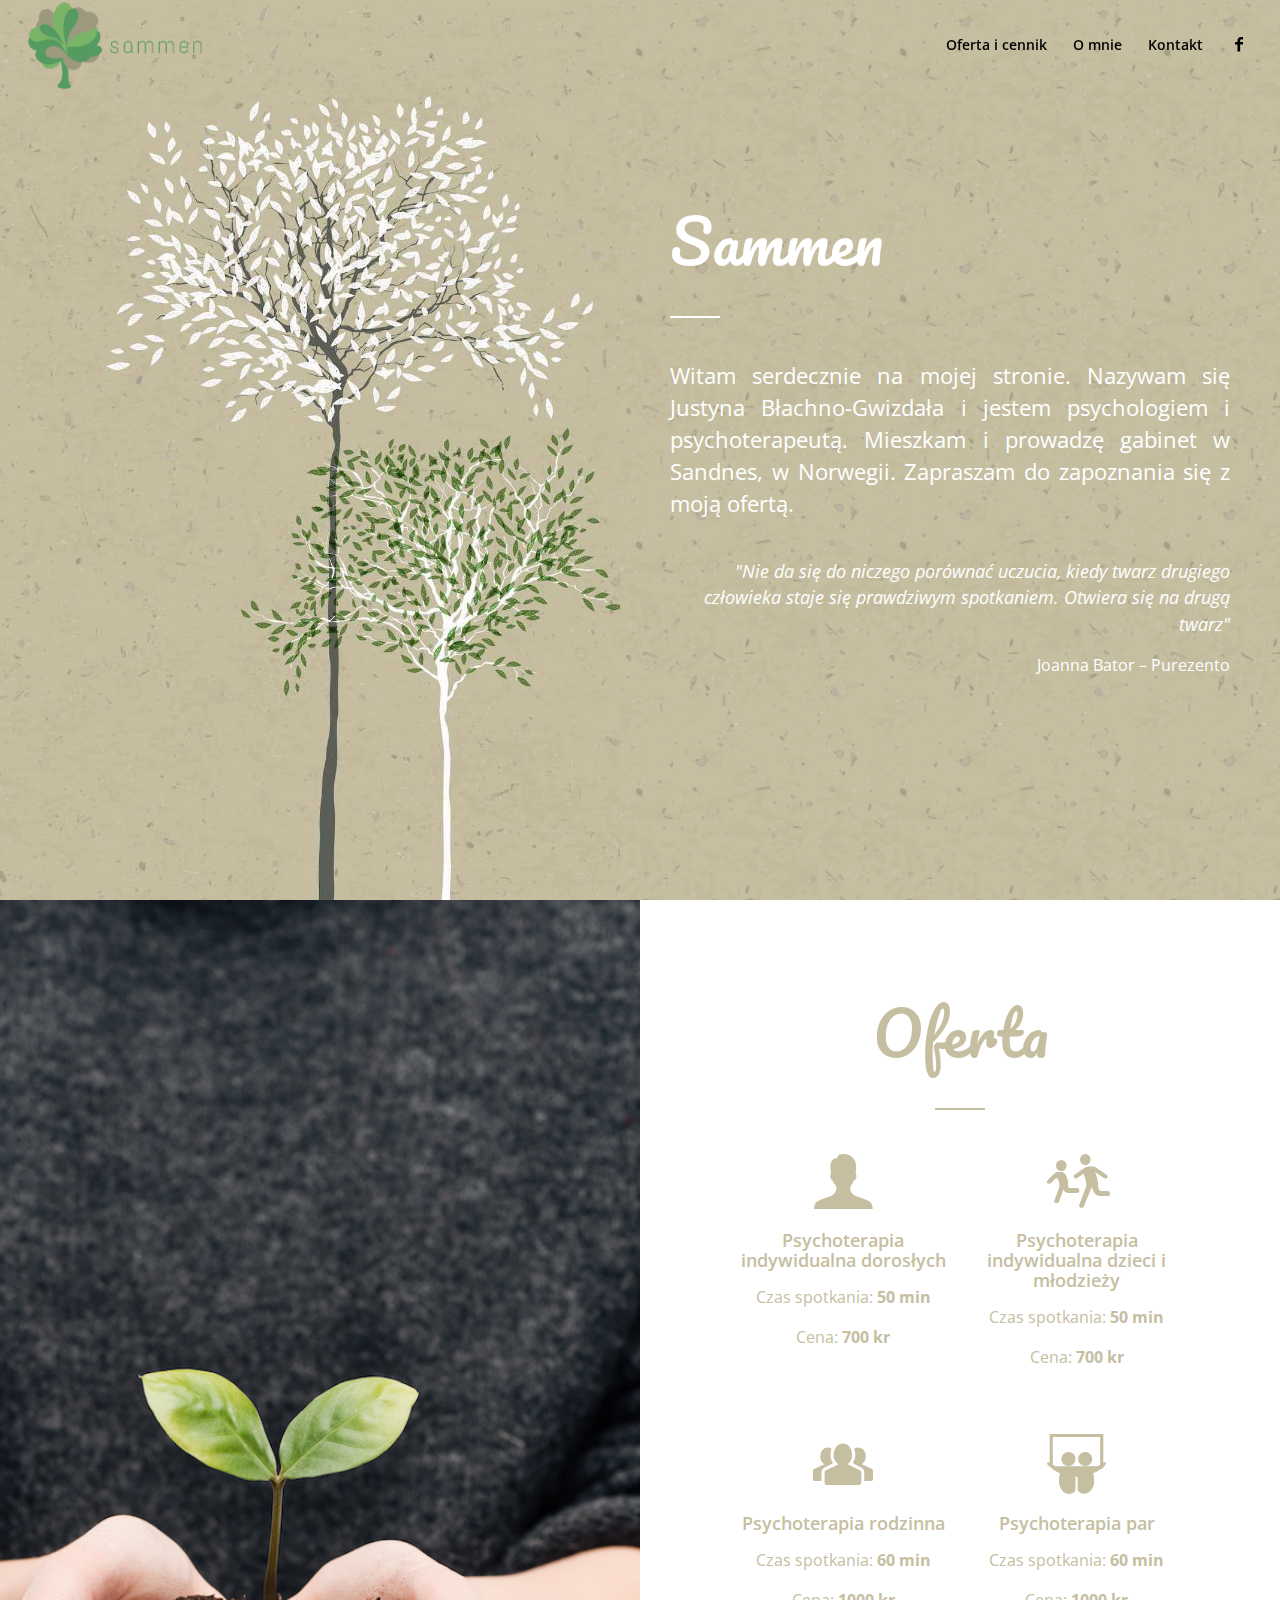
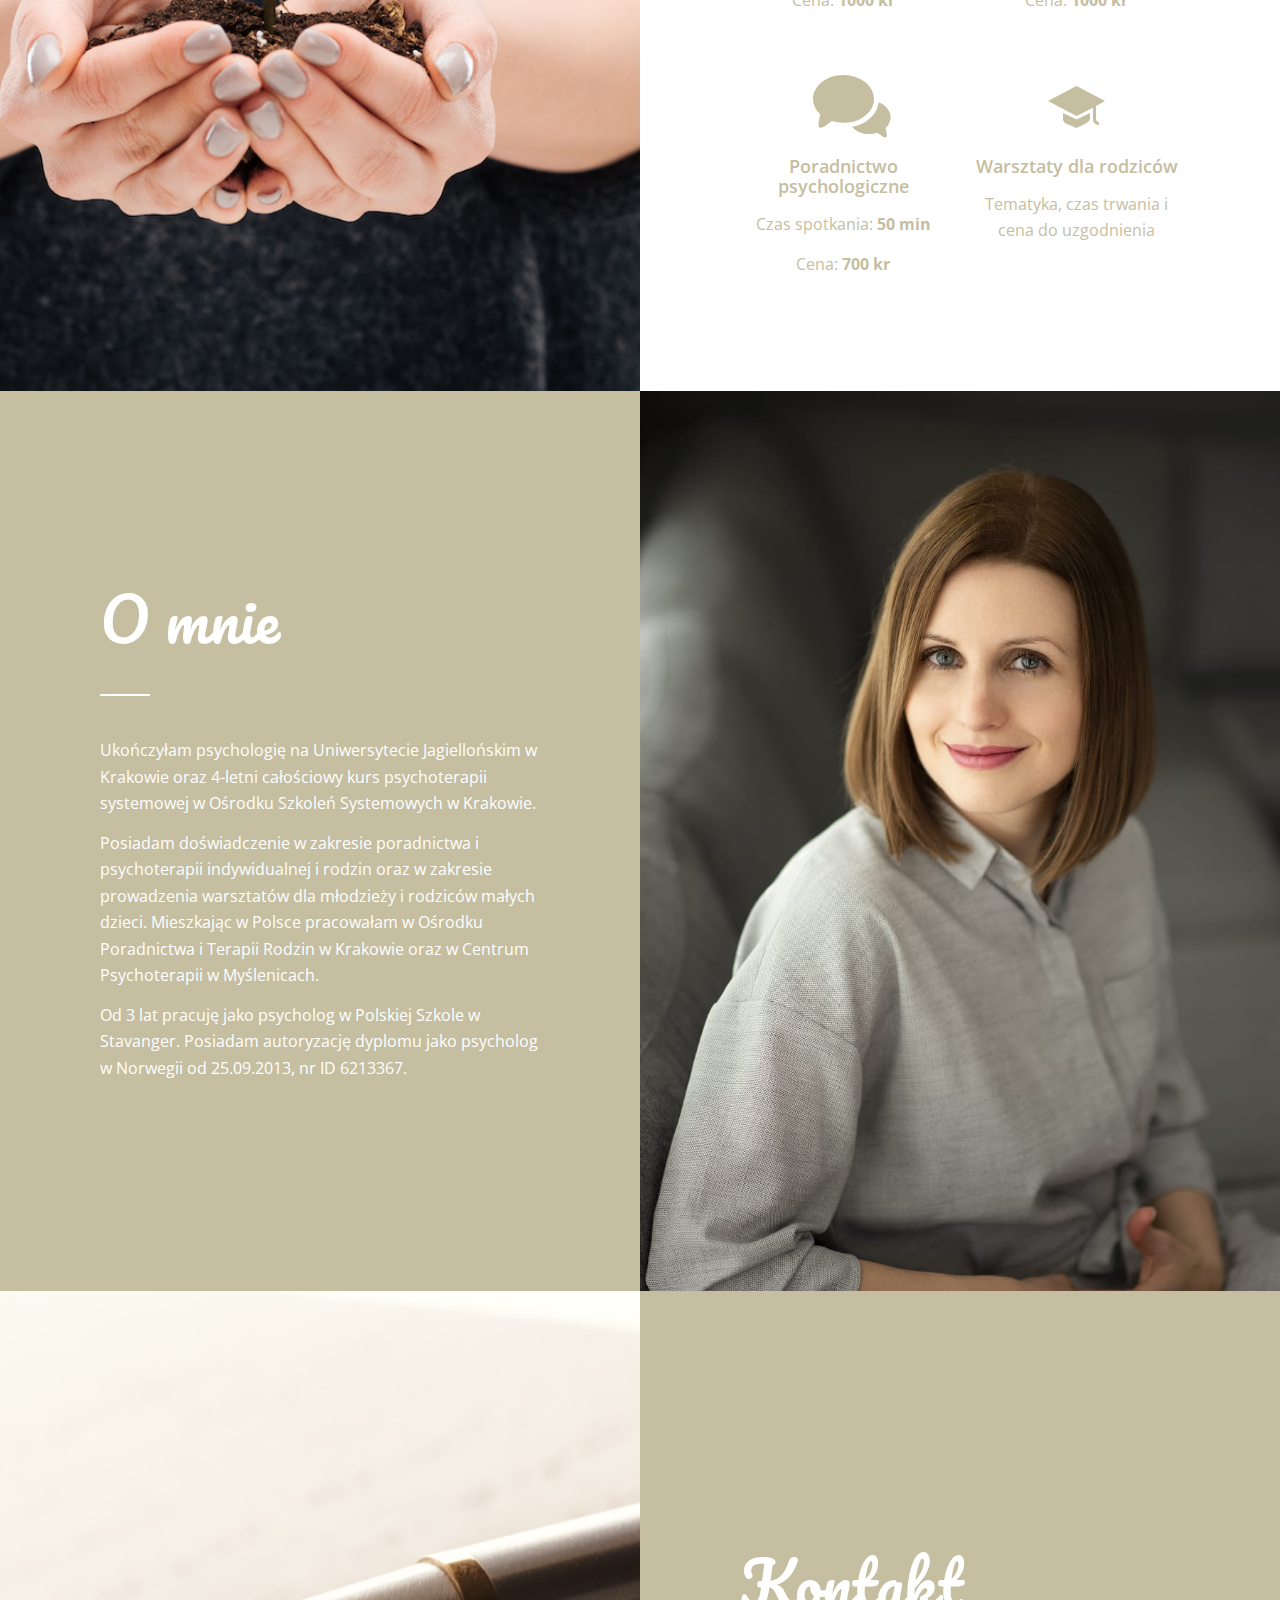
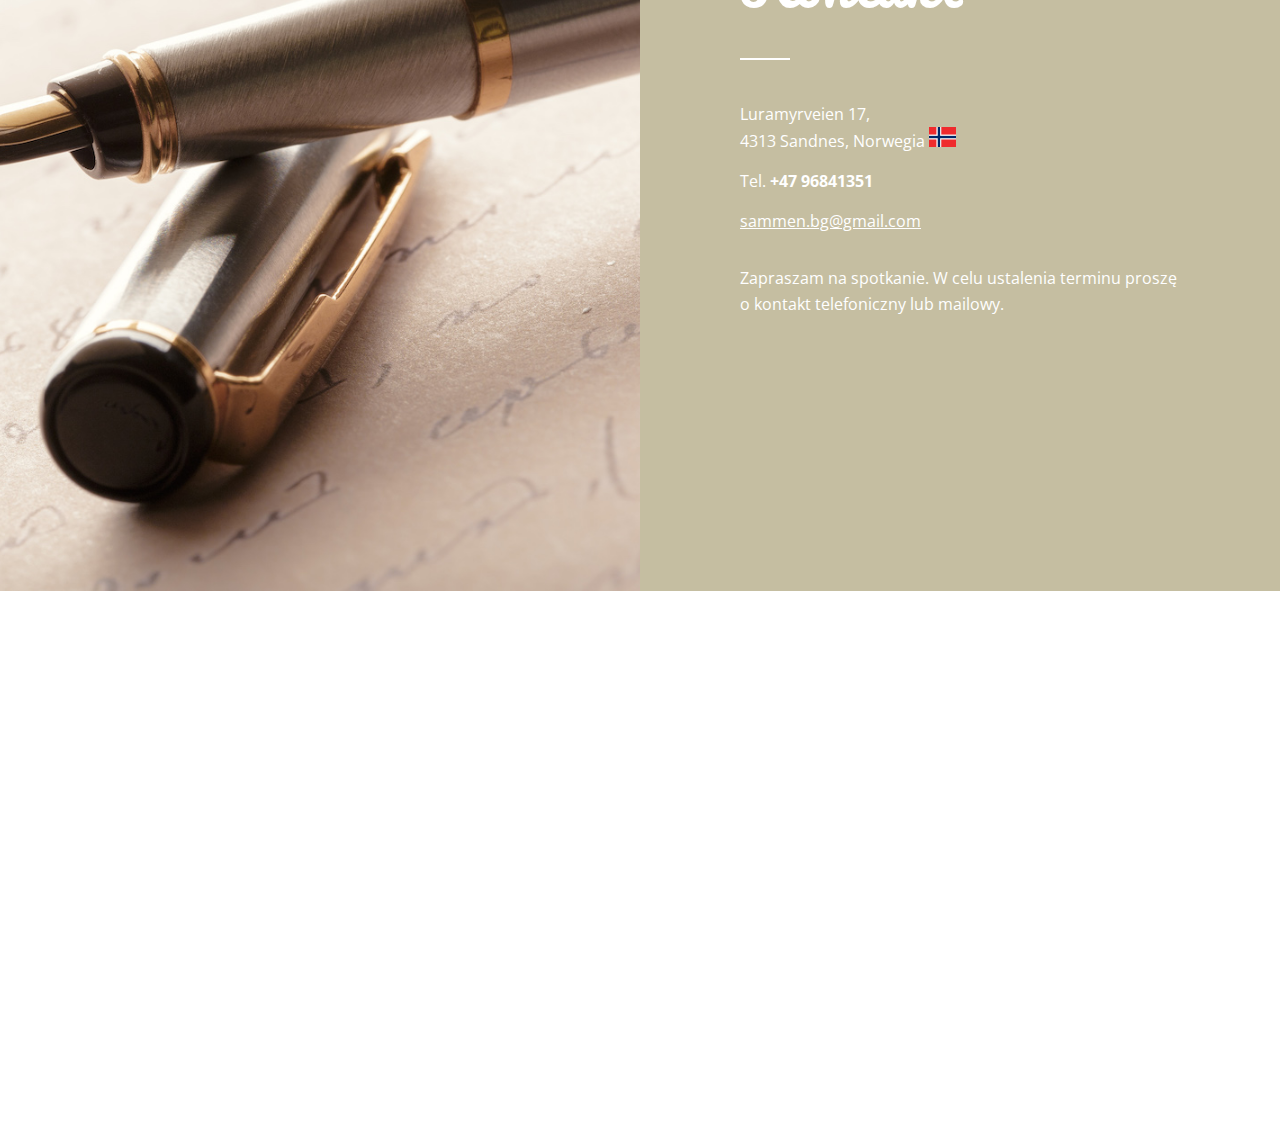
==== commit c78acd92: "Ukrycie formularza kontaktowego" ====
--- a/index.html
+++ b/index.html
@@ -692,10 +692,10 @@
                 </section>
               </div>
               <p class="text-white" style="margin-top: 30px;">
-                Zapraszam na spotkanie. W celu ustalenia terminu proszę o kontakt telefoniczny, mailowy lub o wypełnienie poniższego formularza
+                Zapraszam na spotkanie. W celu ustalenia terminu proszę o kontakt telefoniczny lub mailowy.
               </p>
 
-              <form action="https://jumprock.co/mail/sammenpsychoterapia" method="POST" class="avia_ajax_form av-form-labels-hidden   avia-builder-el-63  el_after_av_one_half  avia-builder-el-last  av-custom-form-color av-light-form "  data-avia-redirect=''>
+             <!--  <form action="https://formsubmit.co/gwizdala.kr@gmail.com"  method="POST" class="avia_ajax_form av-form-labels-hidden   avia-builder-el-63  el_after_av_one_half  avia-builder-el-last  av-custom-form-color av-light-form " data-avia-redirect=''>
                 <fieldset>
                   <p class=' first_form  form_element form_fullwidth'>
                     <input name="name" class="text_input is_empty" type="text" placeholder='Imię' required>
@@ -714,7 +714,7 @@
                     <input type="submit" value="Wyślij" class="button" data-sending-label="Wysyłanie...">
                   </p>
                 </fieldset>
-              </form>
+              </form> -->
               <h3 class="ajaxresponse ajaxresponse_1 hidden text-white" style="margin-top: 40px;"></h3>
             </div>
           </div>
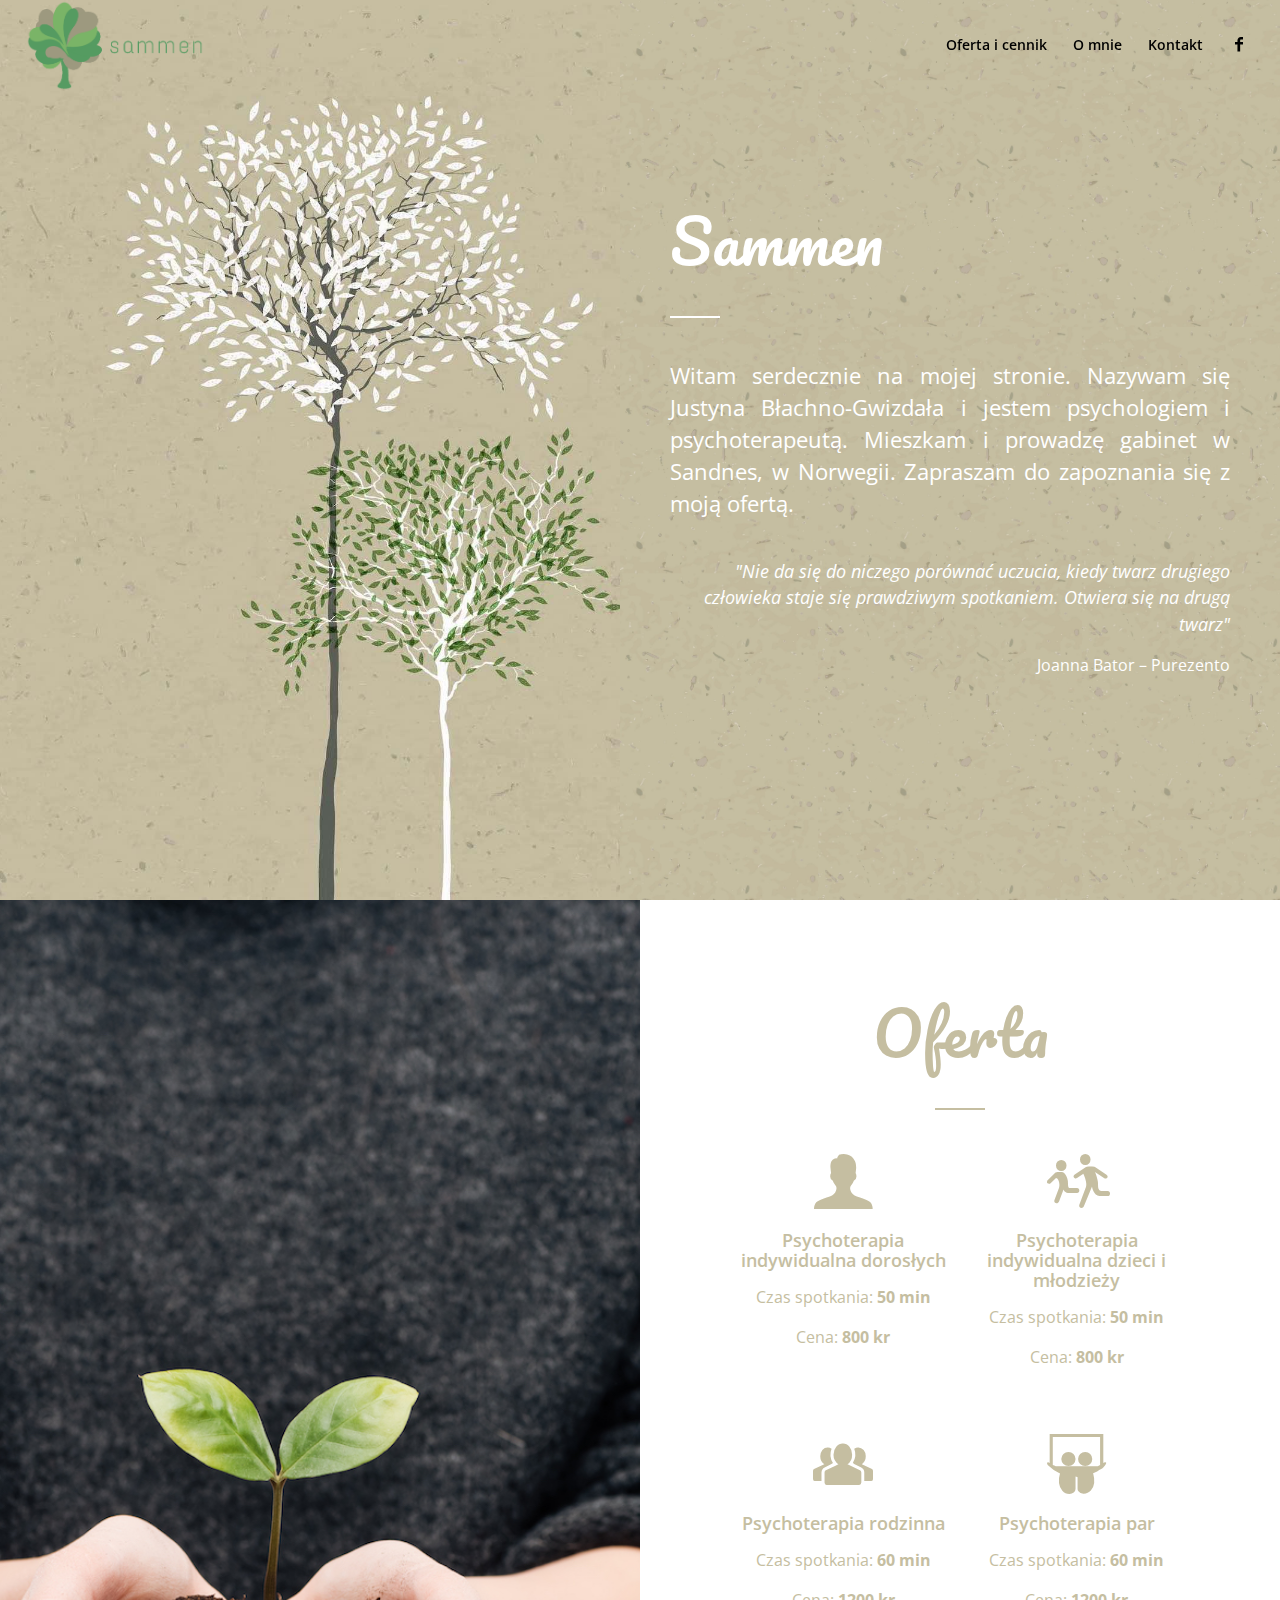
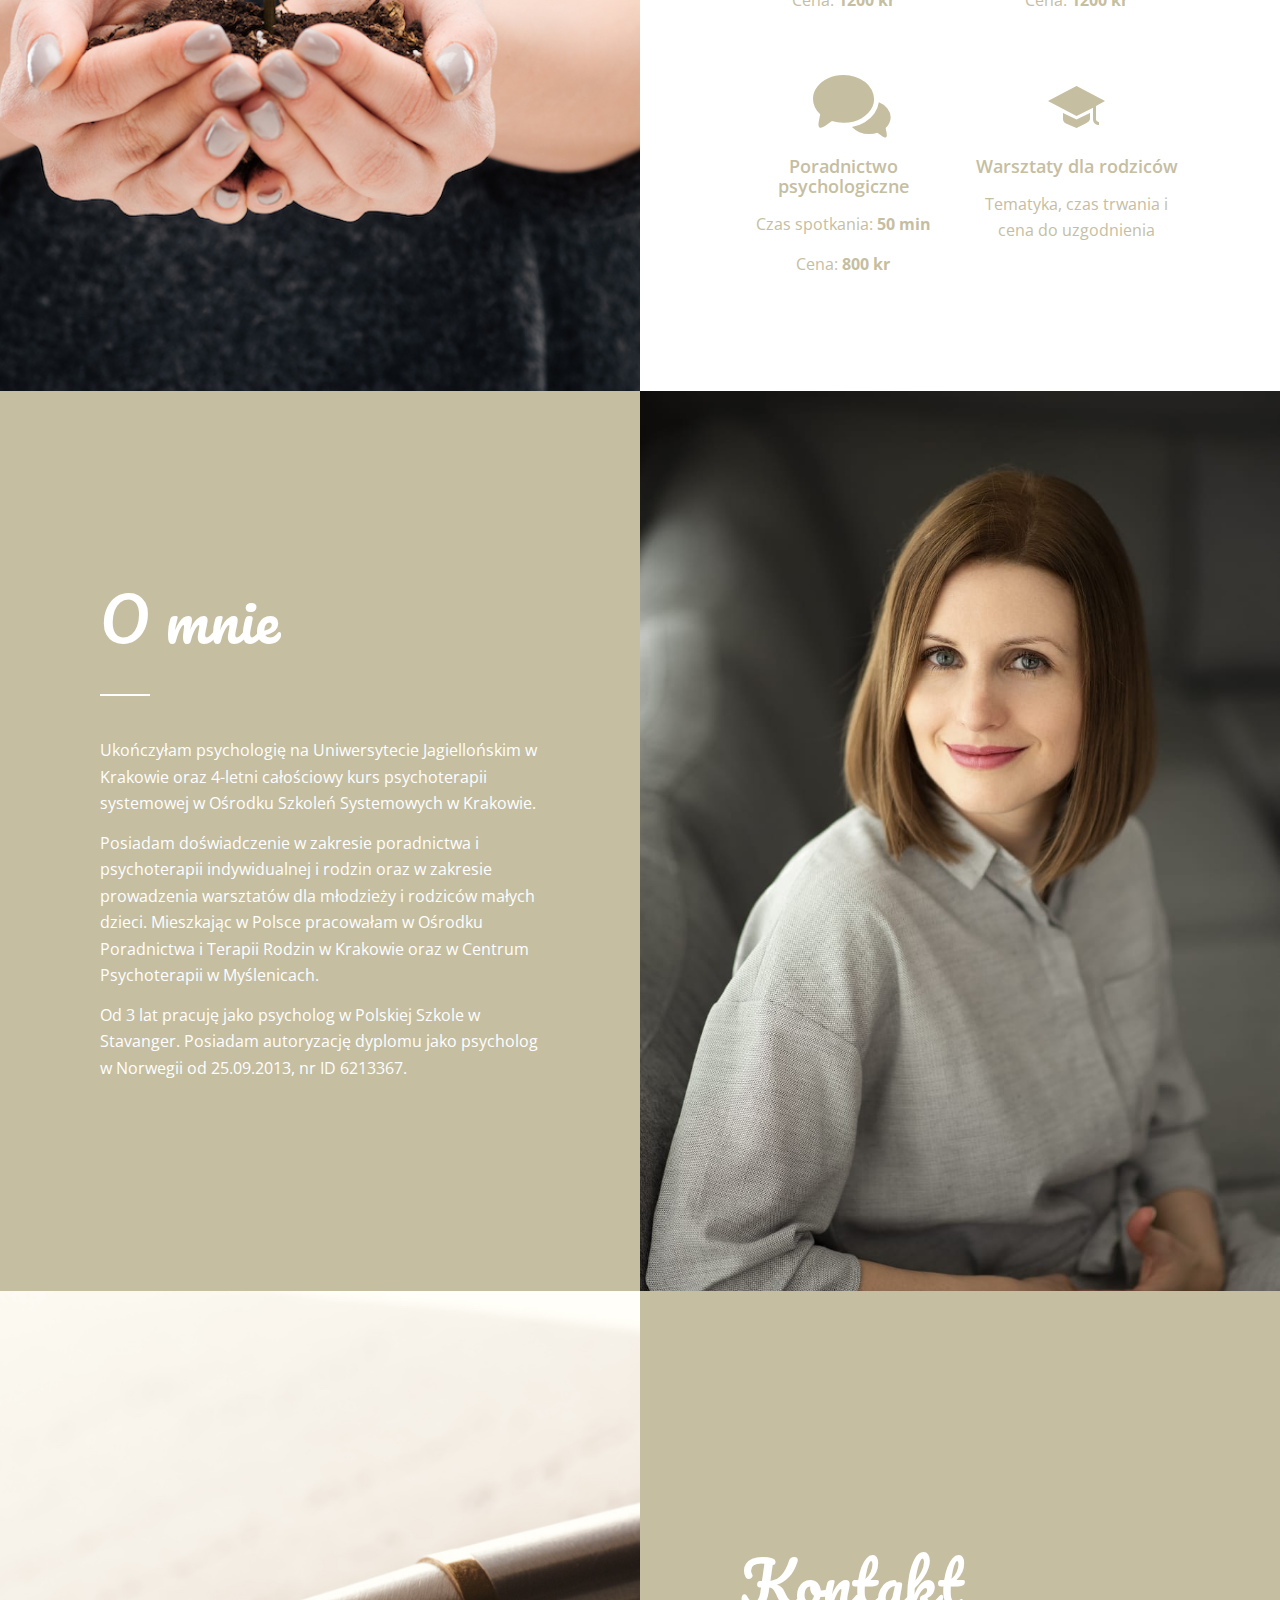
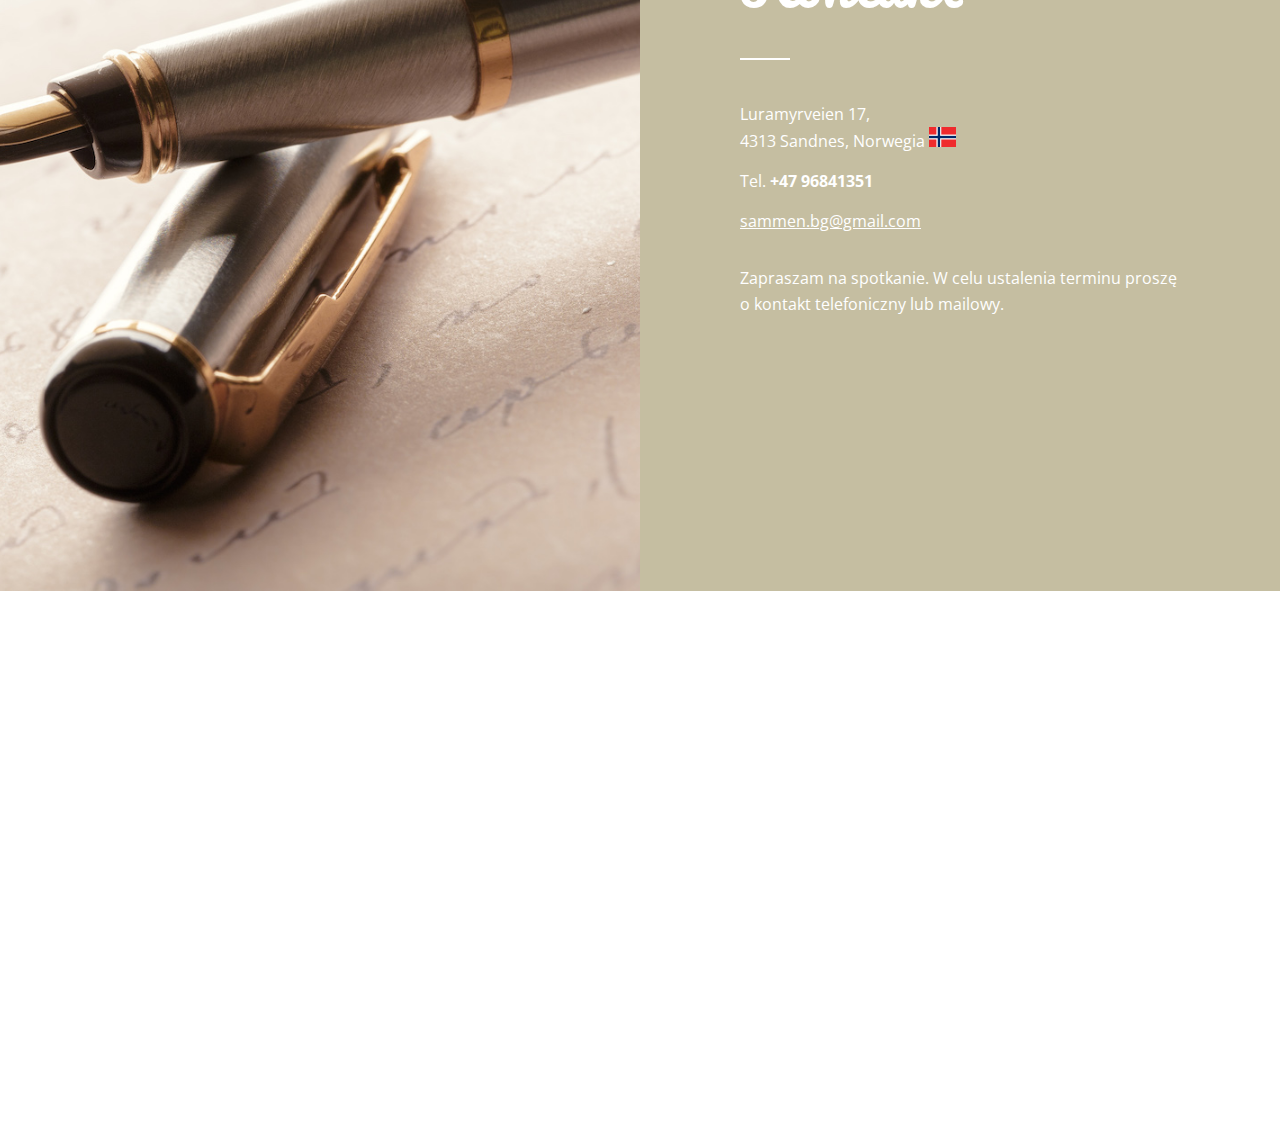
==== commit de46874c: "Zmianna cennika 2022" ====
--- a/index.html
+++ b/index.html
@@ -573,7 +573,7 @@
                   <div class='avia_textblock  av_inherit_color text-center' style='color:#c5bea1; ' itemprop="text">
                     <h4>Psychoterapia indywidualna dorosłych</h4>
                     <p>Czas spotkania: <b>50 min</b></p>
-                    <p>Cena: <b>700 kr</b></p>
+                    <p>Cena: <b>800 kr</b></p>
                   </div>
                 </section>
               </div>
@@ -585,7 +585,7 @@
                   <div class='avia_textblock  av_inherit_color text-center' style='color:#c5bea1; ' itemprop="text">
                     <h4>Psychoterapia indywidualna dzieci i młodzieży</h4>
                     <p>Czas spotkania: <b>50 min</b></p>
-                    <p>Cena: <b>700 kr</b></p>
+                    <p>Cena: <b>800 kr</b></p>
                   </div>
                 </section>
               </div>
@@ -597,7 +597,7 @@
                   <div class='avia_textblock  av_inherit_color text-center' style='color:#c5bea1; ' itemprop="text">
                     <h4 style="text-align: center;">Psychoterapia rodzinna</h4>
                     <p>Czas spotkania: <b>60 min</b></p>
-                    <p>Cena: <b>1000 kr</b></p>
+                    <p>Cena: <b>1200 kr</b></p>
                   </div>
                 </section>
               </div>
@@ -609,7 +609,7 @@
                   <div class='avia_textblock  av_inherit_color text-center' style='color:#c5bea1; ' itemprop="text">
                     <h4>Psychoterapia par</h4>
                     <p>Czas spotkania: <b>60 min</b></p>
-                    <p>Cena: <b>1000 kr</b></p>
+                    <p>Cena: <b>1200 kr</b></p>
                   </div>
                 </section>
               </div>
@@ -621,7 +621,7 @@
                   <div class='avia_textblock  av_inherit_color text-center' style='color:#c5bea1; ' itemprop="text">
                     <h4>Poradnictwo psychologiczne</h4>
                     <p>Czas spotkania: <b>50 min</b></p>
-                    <p>Cena: <b>700 kr</b></p>
+                    <p>Cena: <b>800 kr</b></p>
                   </div>
                 </section>
               </div>
